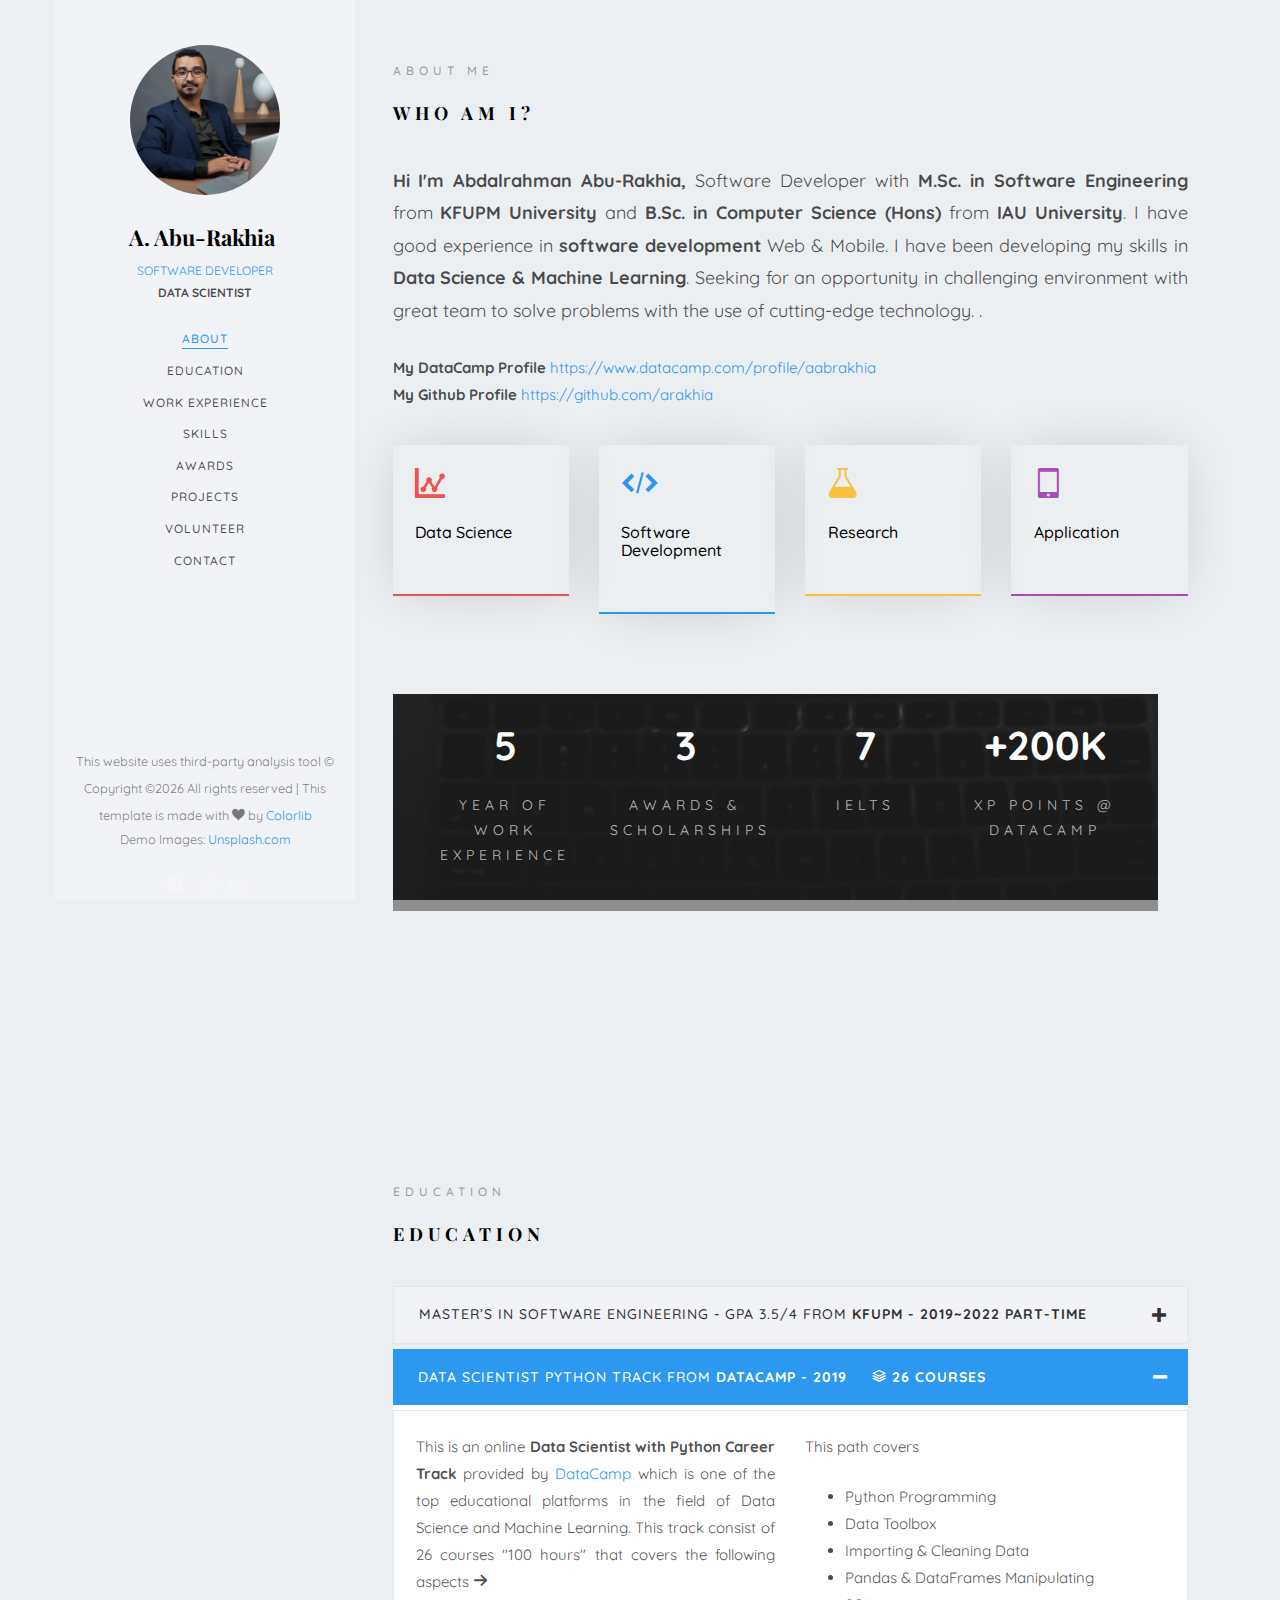
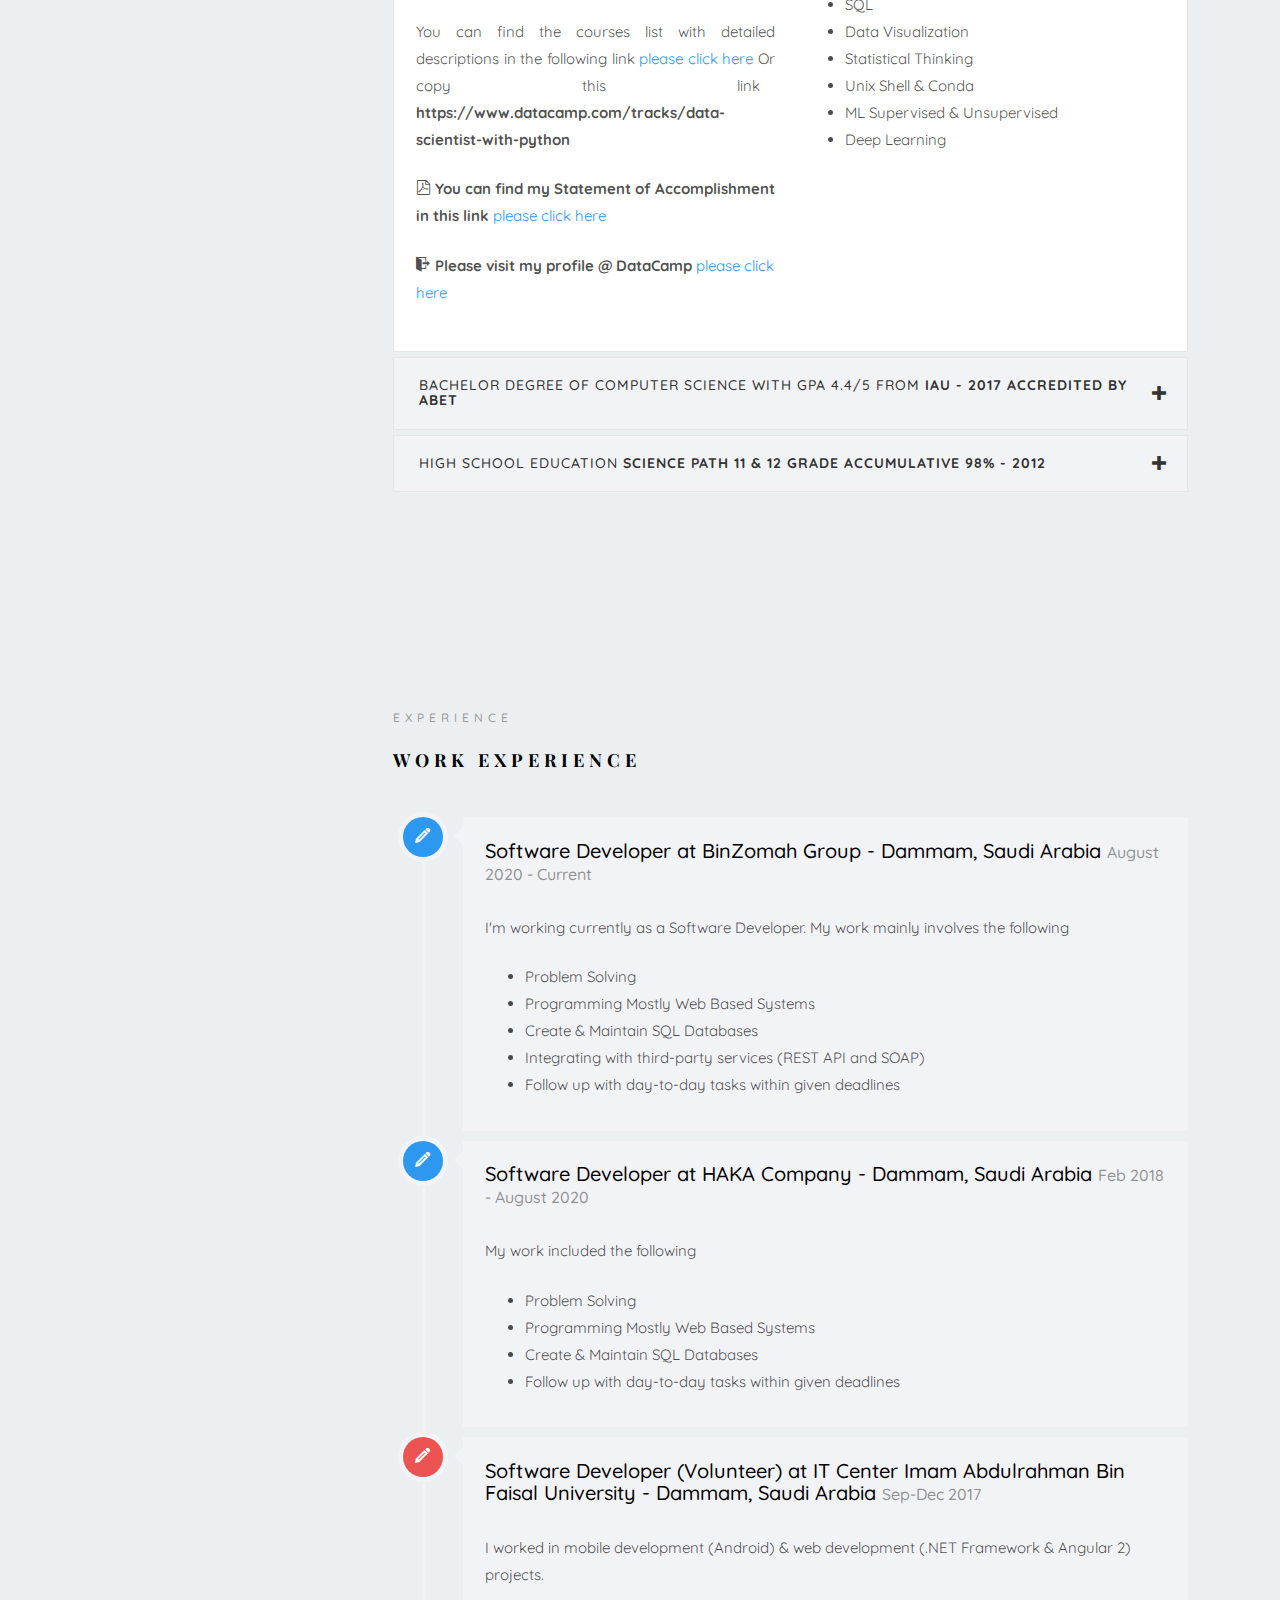
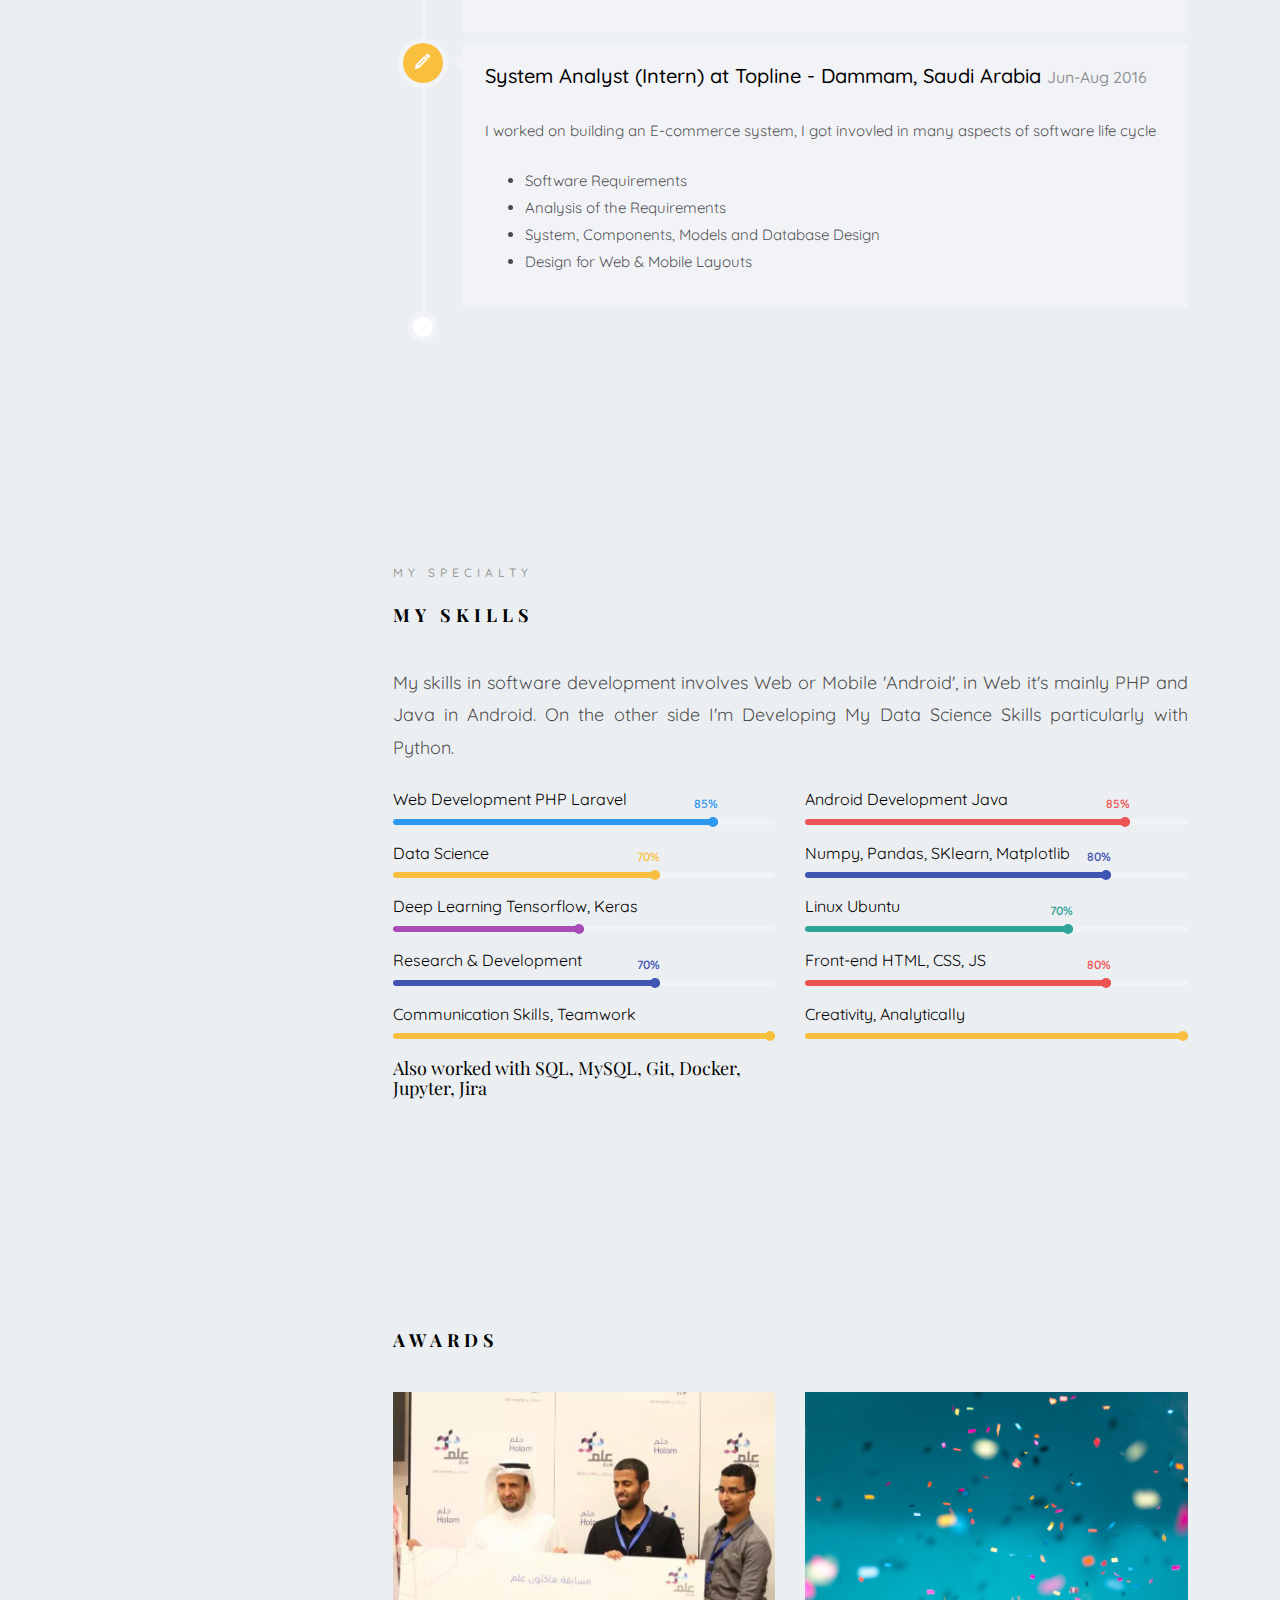
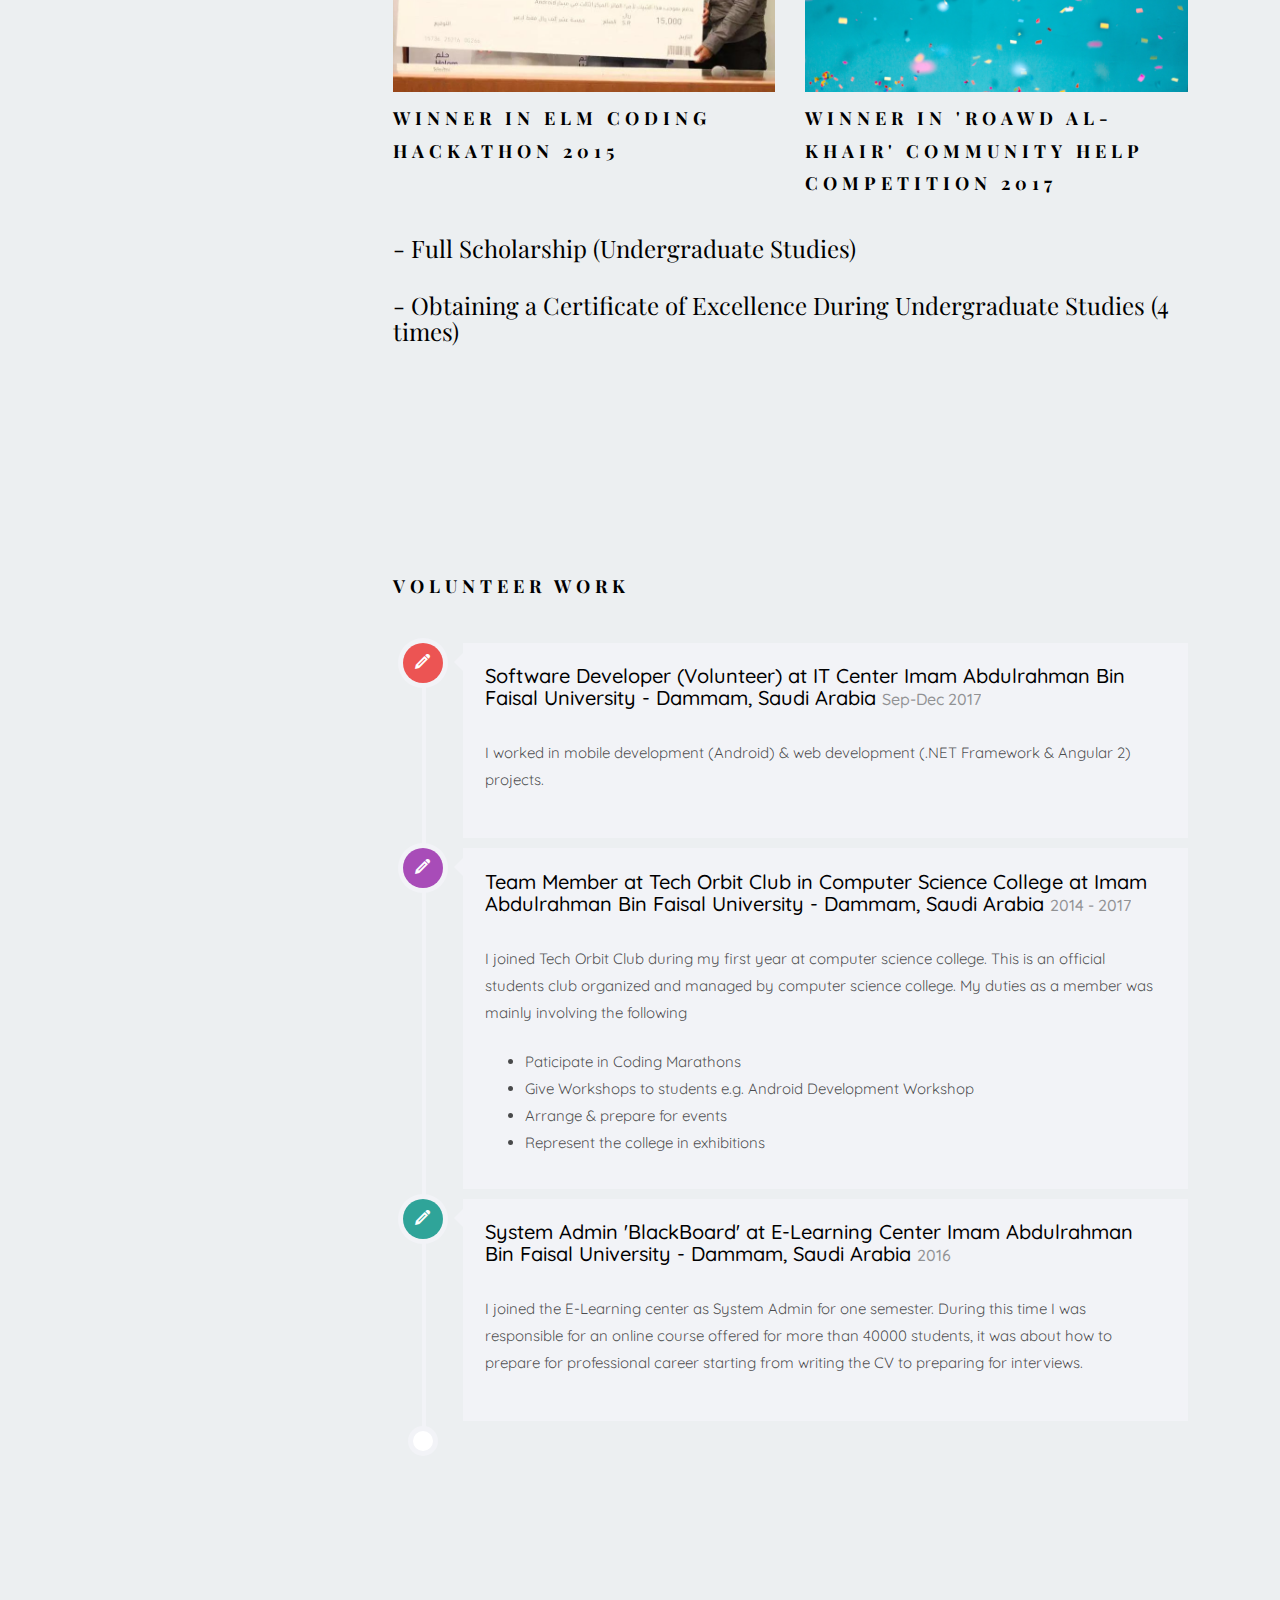
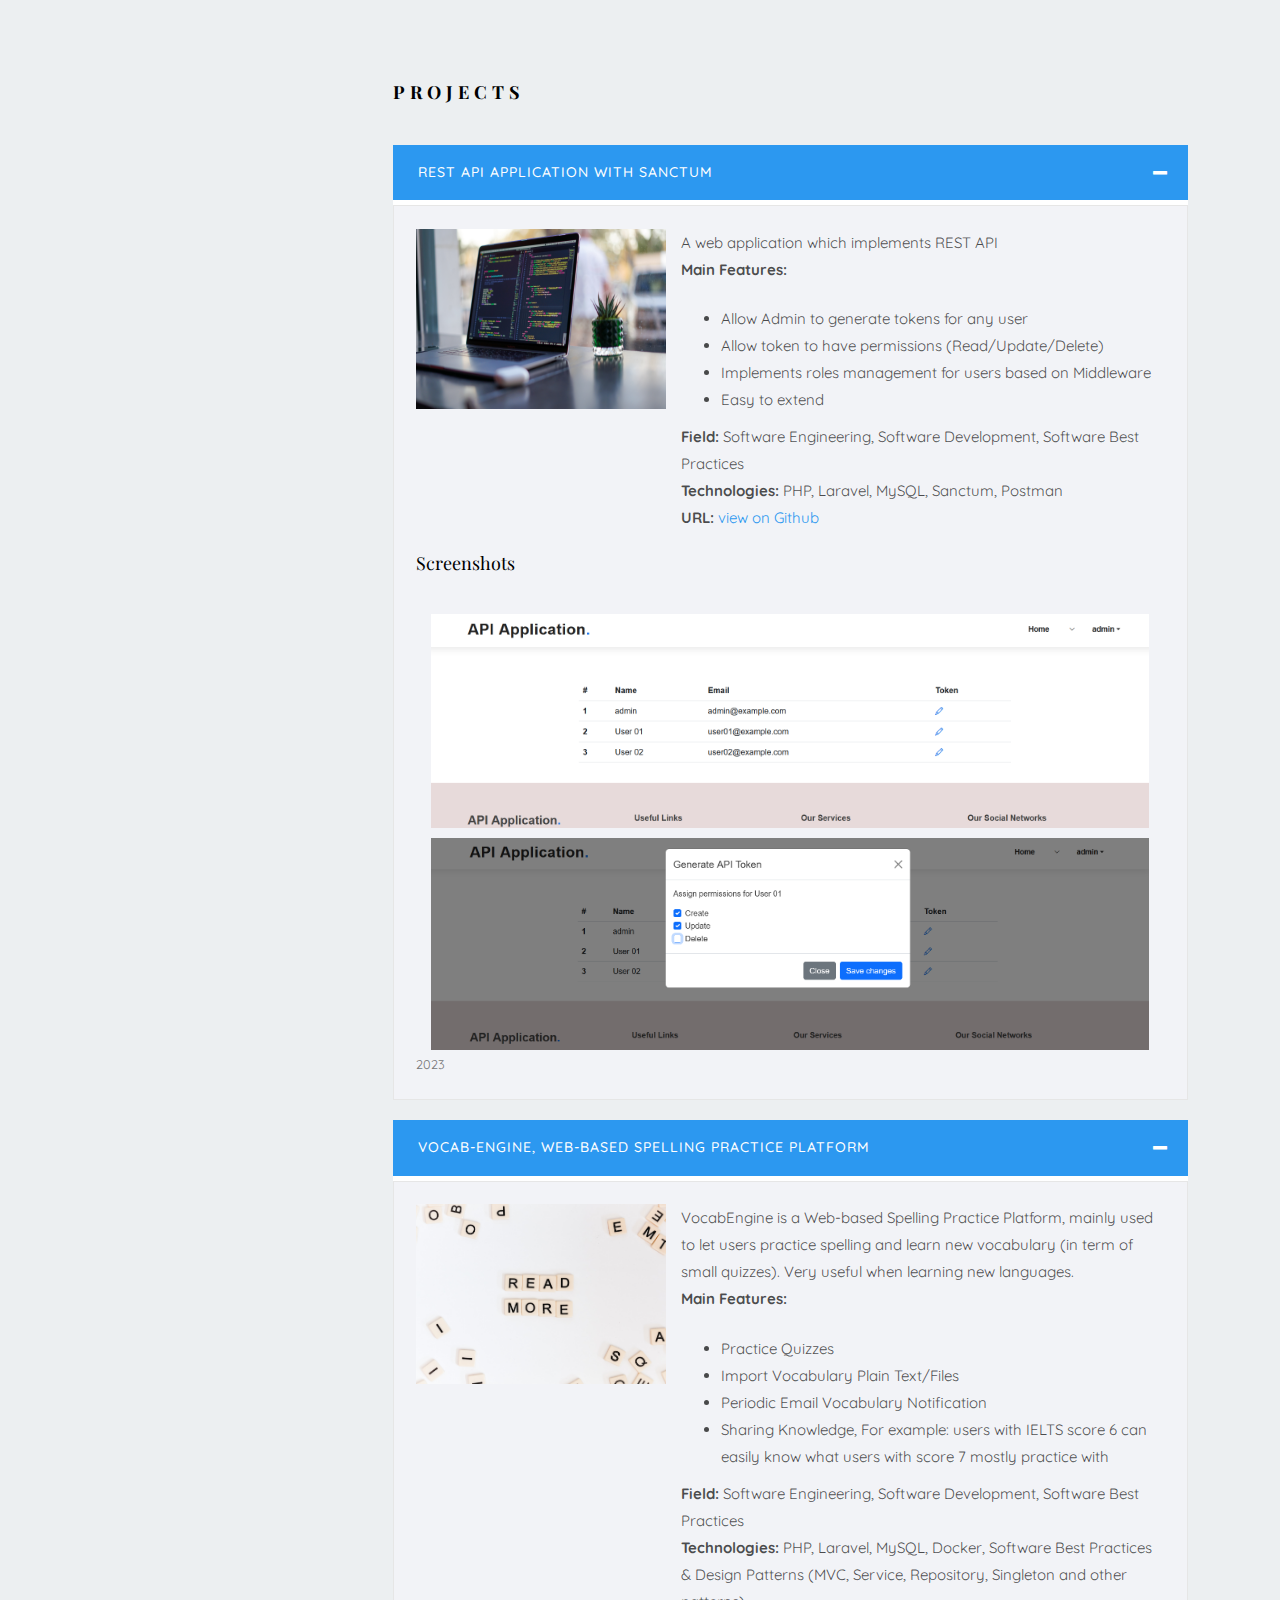
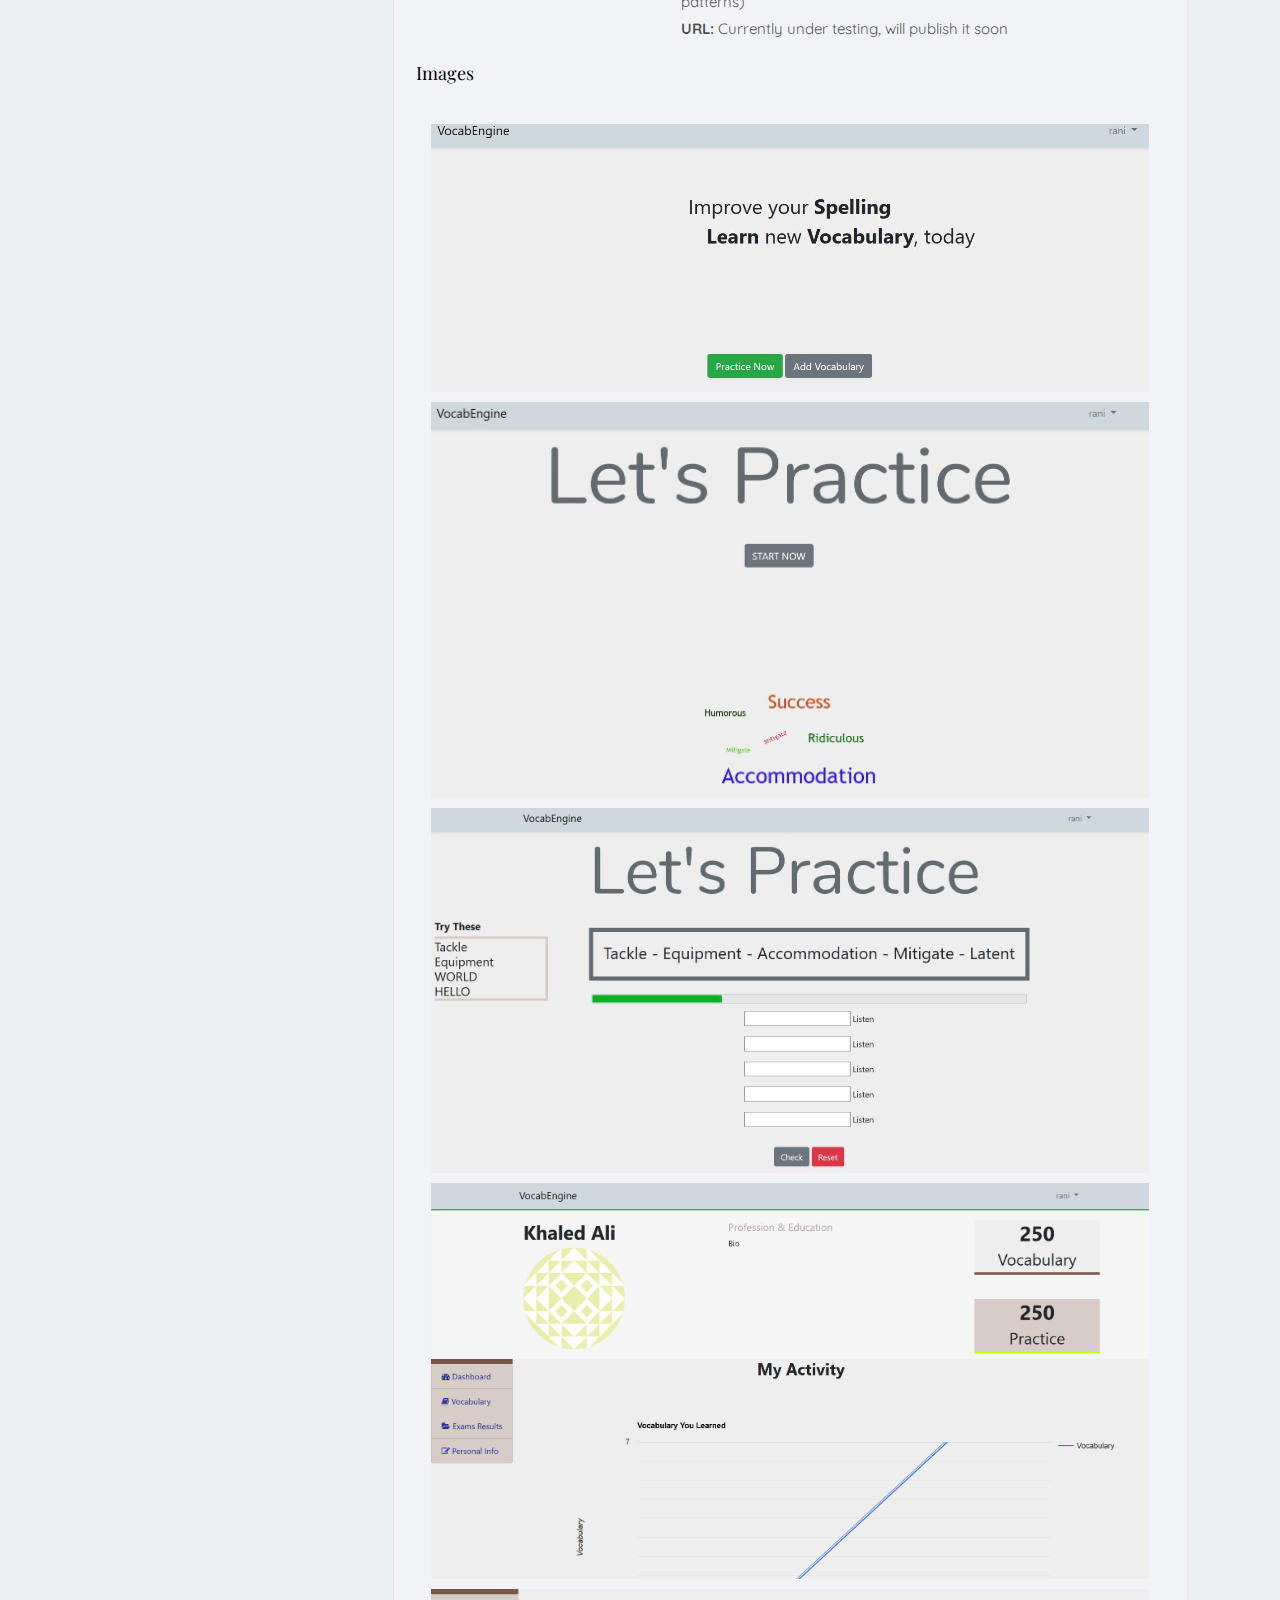
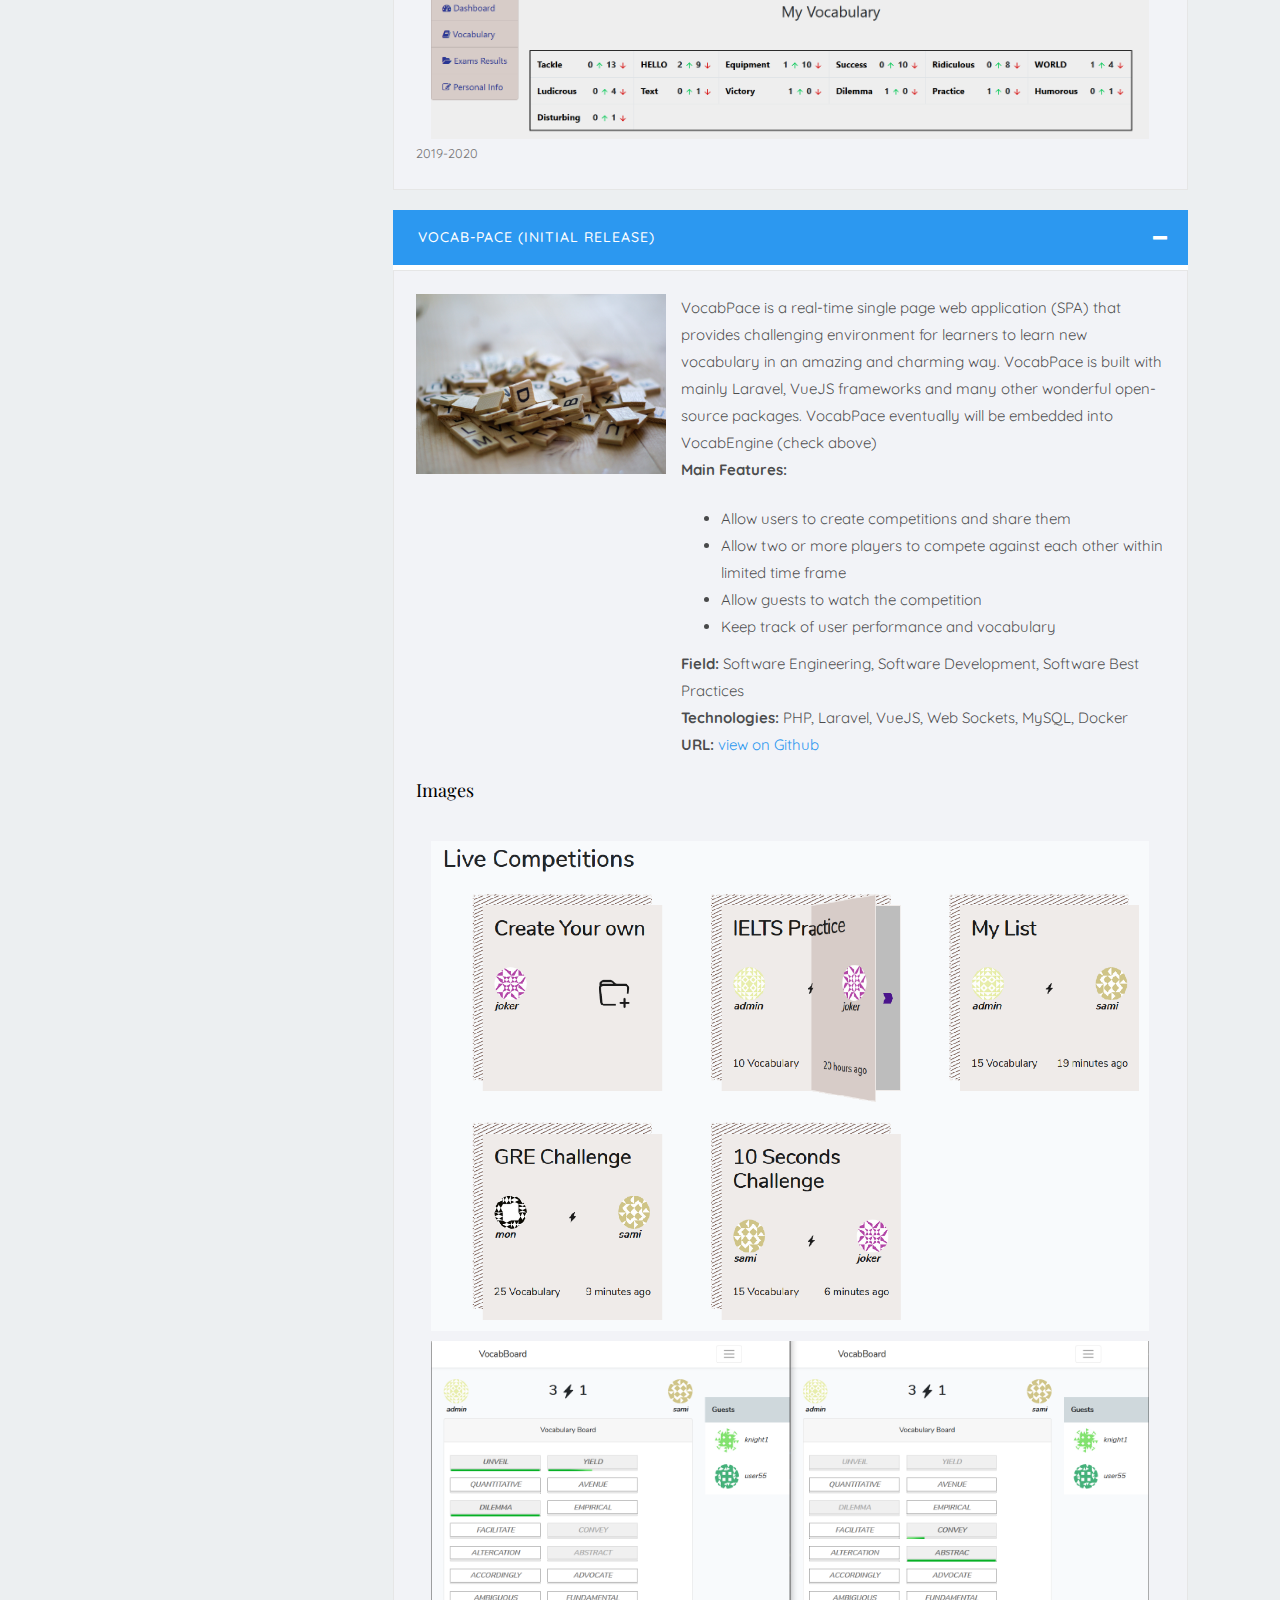
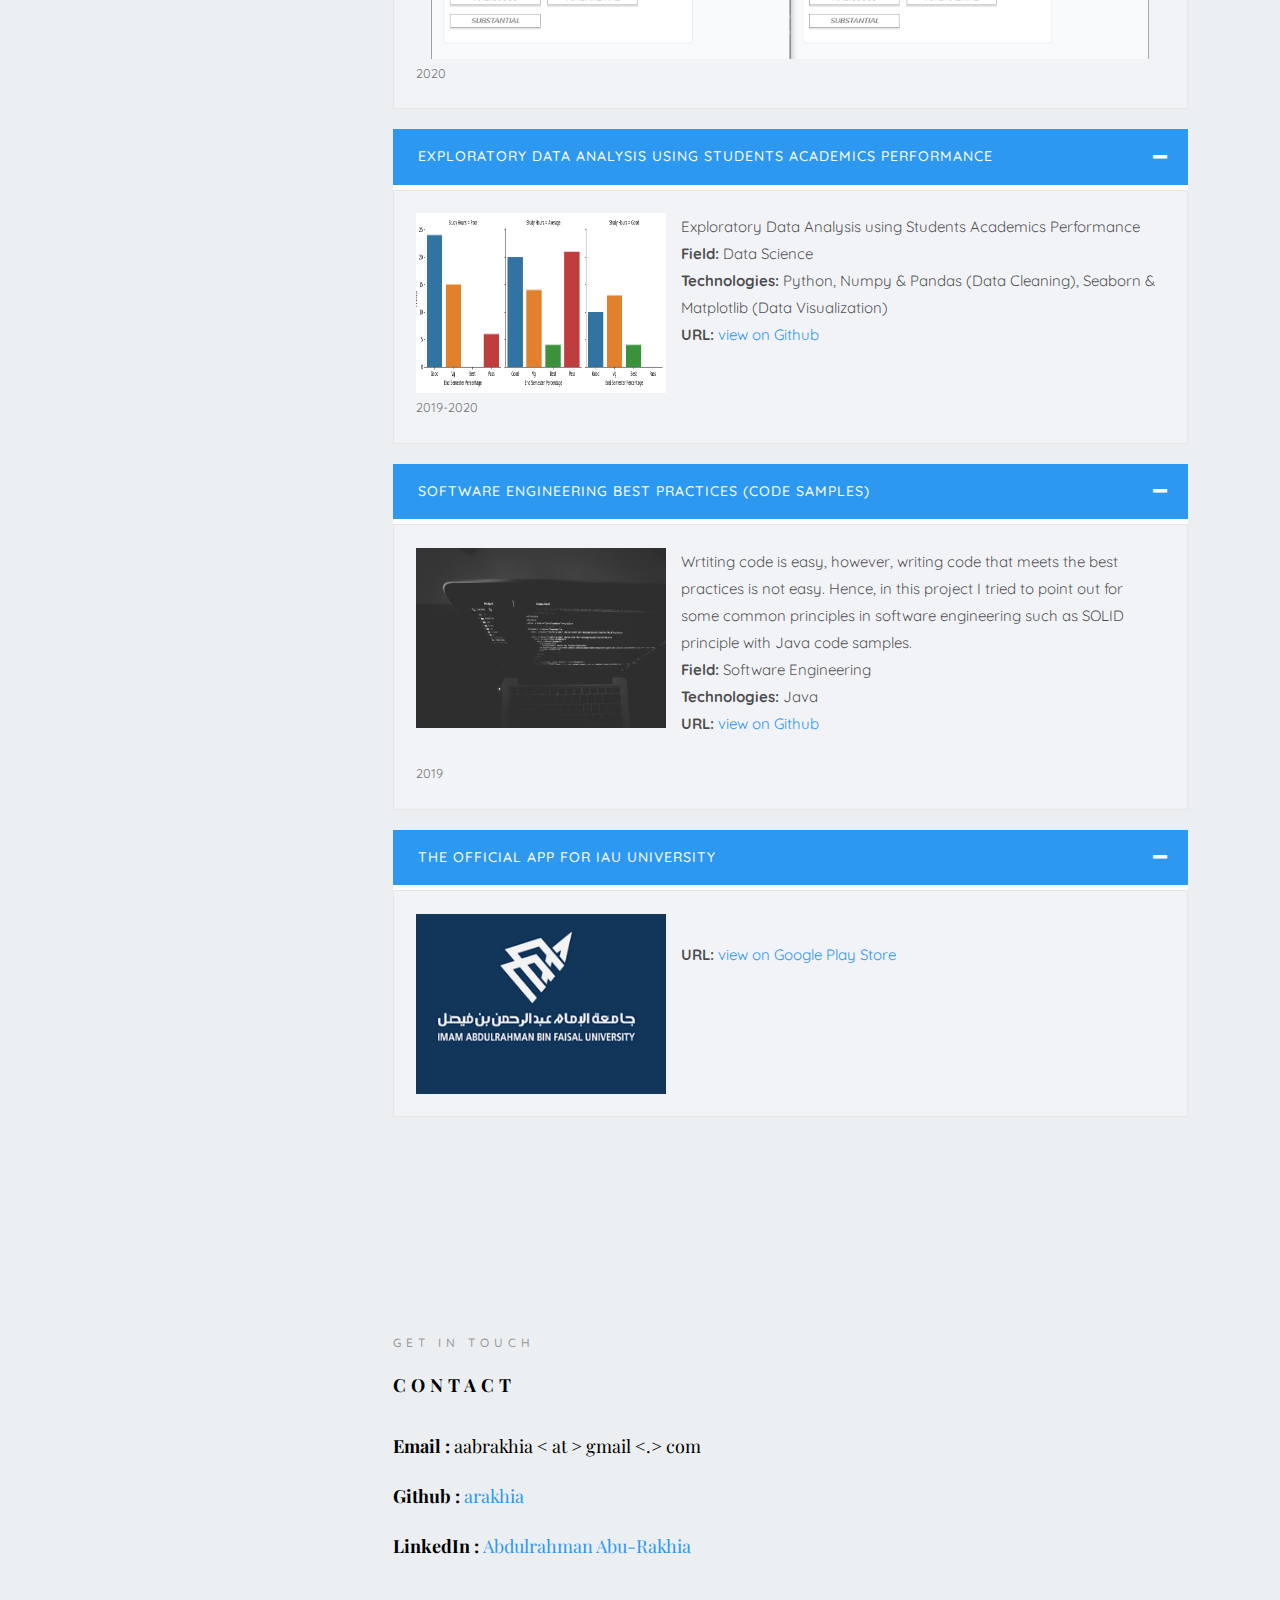
==== index.html @ 05a8d9b4 "Update Profile" ====
<!DOCTYPE HTML>
<html>
	<head>
	<meta charset="utf-8">
	<meta http-equiv="X-UA-Compatible" content="IE=edge">
	<title>Home</title>
	<meta name="viewport" content="width=device-width, initial-scale=1">
	<meta name="description" content="" />
	<meta name="keywords" content="" />
	<meta name="author" content="" />

	<!-- Place favicon.ico and apple-touch-icon.png in the root directory -->
	<link rel="shortcut icon" href="favicon.ico">

	<link href="https://fonts.googleapis.com/css?family=Quicksand:300,400,500,700" rel="stylesheet">
	<link href="https://fonts.googleapis.com/css?family=Playfair+Display:400,400i,700" rel="stylesheet">
	
	<!-- Animate.css -->
	<link rel="stylesheet" href="css/animate.css">
	<!-- Icomoon Icon Fonts-->
	<link rel="stylesheet" href="css/icomoon.css">
	<!-- Bootstrap  -->
	<link rel="stylesheet" href="css/bootstrap.css">
	<!-- Flexslider  -->
	<link rel="stylesheet" href="css/flexslider.css">
	<!-- Flaticons  -->
	<link rel="stylesheet" href="fonts/flaticon/font/flaticon.css">
	<!-- Owl Carousel -->
	<link rel="stylesheet" href="css/owl.carousel.min.css">
	<link rel="stylesheet" href="css/owl.theme.default.min.css">
	<!-- Theme style  -->
	<link rel="stylesheet" href="css/style.css">

	<!-- Modernizr JS -->
	<script src="js/modernizr-2.6.2.min.js"></script>
	<!-- FOR IE9 below -->
	<!--[if lt IE 9]>
	<script src="js/respond.min.js"></script>
	<![endif]-->
	
	<script async src="https://www.googletagmanager.com/gtag/js?id=UA-145111942-1"></script>
	<script>
	window.dataLayer = window.dataLayer || [];
	function gtag(){dataLayer.push(arguments);}
	gtag('js', new Date());

	gtag('config', 'UA-145111942-1');
	</script>


	</head>

	<body>
	<div id="colorlib-page">
		<div class="container-wrap">
		<a href="#" class="js-colorlib-nav-toggle colorlib-nav-toggle" data-toggle="collapse" data-target="#navbar" aria-expanded="false" aria-controls="navbar"><i></i></a>
		<aside id="colorlib-aside" role="complementary" class="border js-fullheight">
			<div class="text-center">
				<div class="author-img" style="background-image: url(images/about.jpg);"></div>
				<h1 id="colorlib-logo"><a href="#">A. Abu-Rakhia</a></h1>
				<span class="position"><a href="#"> Software Developer </a> <br> <b>Data Scientist</b></span>
			</div>
			<nav id="colorlib-main-menu" role="navigation" class="navbar">
				<div id="navbar" class="collapse">
					<ul>
						<li class="active"><a href="#" data-nav-section="about">About</a></li>
						<li><a href="#" data-nav-section="education">Education</a></li>
						<li><a href="#" data-nav-section="experience">Work Experience</a></li>
						<li><a href="#" data-nav-section="skills">Skills</a></li>
						<li><a href="#" data-nav-section="awards">Awards</a></li>
						<li><a href="#" data-nav-section="projects">Projects</a></li>
						<li><a href="#" data-nav-section="volunteer">Volunteer</a></li>
						<li><a href="#" data-nav-section="contact">Contact</a></li>
					</ul>
				</div>
			</nav>
			<br>
			<div class="colorlib-footer" style="position: absolute; bottom: 0;">
				
				<p><small>This website uses third-party analysis tool &copy; <!-- Link back to Colorlib can't be removed. Template is licensed under CC BY 3.0. -->
Copyright &copy;<script>document.write(new Date().getFullYear());</script> All rights reserved | This template is made with <i class="icon-heart" aria-hidden="true"></i> by <a href="https://colorlib.com" target="_blank">Colorlib</a>
<!-- Link back to Colorlib can't be removed. Template is licensed under CC BY 3.0. --> </span> <span>Demo Images: <a href="https://unsplash.com/" target="_blank">Unsplash.com</a></span></small></p>
				<ul>
					<li><a href="#"><i class="icon-facebook2"></i></a></li>
					<li><a href="#"><i class="icon-twitter2"></i></a></li>
					<li><a href="#"><i class="icon-instagram"></i></a></li>
					<li><a href="#"><i class="icon-linkedin2"></i></a></li>
				</ul>
			</div>

		</aside>

		<div id="colorlib-main">

			<section class="colorlib-about" class="js-fullheight" data-section="about">
				<div class="colorlib-narrow-content">
					<div class="row">
						<div class="col-md-12">
							<div class="row row-bottom-padded-sm " >
								<div class="col-md-12">
									<div class="about-desc">
										<span class="heading-meta">About Me</span>
										<h2 class="colorlib-heading">Who Am I?</h2>
										<p class="m-bio" ><strong>Hi I'm Abdalrahman Abu-Rakhia,</strong>
											Software Developer with <strong> M.Sc. in Software Engineering </strong> from <strong> KFUPM University</strong> and <strong>B.Sc. in Computer Science (Hons)</strong> from <strong>IAU University</strong>. 
											I have good experience in <strong>software development</strong> Web & Mobile. I have been developing my skills in <strong>Data Science & Machine Learning</strong>. 
											Seeking for an opportunity in challenging environment with great team to solve problems with the use of cutting-edge technology.

											.</p>
										<p> <strong> My DataCamp Profile </strong> <a target="_blank" rel="noopener noreferrer" href="https://www.datacamp.com/profile/aabrakhia"> https://www.datacamp.com/profile/aabrakhia </a>
										<br> <strong> My Github Profile   </strong> <a target="_blank" rel="noopener noreferrer" href="https://github.com/arakhia"> https://github.com/arakhia </a> </p>
									</div>
								</div>
							</div>
							<div class="row">
								
								<div class="col-md-3 " >
									<div class="services color-2">
										<span class="icon2"><i class="icon-stats-dots"></i></span>
										<h3>Data Science</h3>
									</div>
								</div>
								<div class="col-md-3 " >
									<div class="services color-1">
										<span class="icon2"><i class="icon-embed2"></i></span>
										<h3>Software Development</h3>
									</div>
								</div>
								<div class="col-md-3 ">
									<div class="services color-3">
										<span class="icon2"><i class="icon-lab"></i></span>
										<h3>Research</h3>
									</div>
								</div>
								<div class="col-md-3 " >
									<div class="services color-4">
										<span class="icon2"><i class="icon-mobile2"></i></span>
										<h3>Application</h3>
									</div>
								</div>
							</div>
							<div class="row col-md-12">
								<div id="colorlib-counter" class="colorlib-counters" style="background-image: url(images/cover_bg_1.jpg);" data-stellar-background-ratio="0.5">
									<div class="overlay"></div>
									<div class="colorlib-narrow-content">
										<div class="row">
										</div>
										<div class="row">
											<div class="col-md-3 text-center ">
												<span class="colorlib-counter">5</span>
												<span class="colorlib-counter-label">Year of Work Experience</span>
											</div>
											<div class="col-md-3 text-center ">
												<span class="colorlib-counter">3</span>
												<span class="colorlib-counter-label">Awards & Scholarships</span>
											</div>
											<div class="col-md-3 text-center ">
												<span class="colorlib-counter" >7</span>
												<span class="colorlib-counter-label">IELTS</span>
											</div>
											<div class="col-md-3 text-center ">
												<span class="colorlib-counter" >+200K</span>
												<span class="colorlib-counter-label">XP Points @ DataCamp</span>
											</div>
										</div>
									</div>
								</div>
							</div>
						</div>
					</div>
				</div>
			</section>
			
			<section class="colorlib-education" data-section="education">
				<div class="colorlib-narrow-content">
					<div class="row">
						<div class="col-md-6 col-md-offset-3 col-md-pull-3 " >
							<span class="heading-meta">Education</span>
							<h2 class="colorlib-heading ">Education</h2>
						</div>
					</div>
					<div class="row">
						<div class="col-md-12 " >
							<div class="fancy-collapse-panel">
								<div class="panel-group" id="accordion" role="tablist" aria-multiselectable="true">
									<div class="panel panel-default">
									    <div class="panel-heading" role="tab" id="headingTwo">
									        <h4 class="panel-title">
									            <a class="collapsed" href="#collapseTwo" aria-expanded="false" aria-controls="collapseTwo">Master’s in Software Engineering - GPA 3.5/4 from <strong> KFUPM - 2019~2022 Part-Time</strong>
									            </a>
									        </h4>
									    </div>
									</div>
									<div class="panel panel-default">
									    <div class="panel-heading" role="tab" id="headingOne">
									        <h4 class="panel-title">
									            <a data-toggle="collapse" data-parent="#accordion" href="#collapseOne" aria-expanded="true" aria-controls="collapseOne"> Data Scientist Python Track from <strong> DataCamp - 2019 &emsp; <i class="icon-stack"></i> 26 Courses </strong> 
									            </a>
									        </h4>
									    </div>
									    <div id="collapseOne" class="panel-collapse collapse in" role="tabpanel" aria-labelledby="headingOne">
									         <div class="panel-body">
									            <div class="row">
										      		<div class="col-md-6">
														  <p style="text-justify: inter-word; text-align: justify;"> This is an online <strong>Data Scientist with Python Career Track</strong> provided by  <a target="_blank" rel="noopener noreferrer" href="https://www.datacamp.com"> DataCamp </a> which is one of the top educational platforms in the field of Data Science and Machine Learning. This track consist of 26 courses "100 hours" that covers the following aspects <i class="icon-arrow-right2"></i> </p>
														  <p style="text-justify: inter-word; text-align: justify;"> You can find the courses list with detailed descriptions in the following link <a target="_blank" rel="noopener noreferrer" href="https://www.datacamp.com/tracks/data-scientist-with-python"> please click here </a>
														   Or copy this link&emsp;<strong>https://www.datacamp.com/tracks/data-scientist-with-python</strong> </p>
														  <p> <i class="icon-file-pdf"></i> <strong> You can find my Statement of Accomplishment in this link </strong> <a target="_blank" rel="noopener noreferrer" href="images/Data_Science.pdf"> please click here </a></p>
														  <p> <i class="icon-exit"></i> <strong> Please visit my profile @ DataCamp </strong> <a target="_blank" rel="noopener noreferrer" href="https://www.datacamp.com/profile/aabrakhia"> please click here </a></p>
										      		</div>
										      		<div class="col-md-6">
														  <p>This path covers</p>
														  <ul>
															  <li>Python Programming</li>
															  <li>Data Toolbox</li>
															  <li>Importing & Cleaning Data</li>
															  <li>Pandas & DataFrames Manipulating</li>
															  <li>SQL </li>
															  <li>Data Visualization</li>
															  <li>Statistical Thinking</li>
															  <li>Unix Shell & Conda</li>
															  <li>ML Supervised & Unsupervised</li>
															  <li>Deep Learning</li>
														  </ul>
										      		</div>
										      	</div>
									         </div>
									    </div>
									</div>
									<div class="panel panel-default">
									    <div class="panel-heading" role="tab" id="headingTwo">
									        <h4 class="panel-title">
									            <a class="collapsed" data-toggle="collapse" data-parent="#accordion" href="#collapseTwo" aria-expanded="false" aria-controls="collapseTwo">Bachelor Degree of Computer Science with GPA 4.4/5 from <strong> IAU - 2017 Accredited By ABET</strong>
									            </a>
									        </h4>
									    </div>
									    <div id="collapseTwo" class="panel-collapse collapse" role="tabpanel" aria-labelledby="headingTwo">
									        <div class="panel-body">
												<p style="text-justify: inter-word; text-align: justify;">I graduated from Imam Abdulrahman Bin Faisal University <strong>previously known as Dammam University</strong>, with second honorary degree and GPA 4.4 out of 5. During my undergrade studies I were curious about learning & involving in research environment. Hence, during my last semester I took a course <strong>Selected Topics in CS</strong>, it was a research based course specially with the use of ML. During this course I learned a lot about research and Machine Learning, here some of the gained skills</p>
													<ul>
														<li>Literature Review</li>
														<li>Conducting ML Experiments</li>
														<li>Optimization</li>
														<li>Record Results</li>
													</ul>
												<p>You can find the CS degree plan and description for each course objective in this link <a target="_blank" rel="noopener noreferrer" href="https://www.iau.edu.sa/en/colleges/college-of-computer-science-and-information-technology/programs/bachelor-of-science-in-computer-science-cs"> please click here </a></p></p>
									        </div>
									    </div>
									</div>

									<div class="panel panel-default">
									    <div class="panel-heading" role="tab" id="headingThree">
									        <h4 class="panel-title">
									            <a class="collapsed" data-toggle="collapse" data-parent="#accordion" href="#" aria-expanded="false" aria-controls="">High School Education <strong>Science Path 11 & 12 Grade Accumulative 98% - 2012 </strong>
									            </a>
									        </h4>
									    </div>
									</div>
								</div>
							</div>
						</div>
					</div>
				</div>
			</section>

			<section class="colorlib-experience" data-section="experience">
				<div class="colorlib-narrow-content">
					<div class="row">
						<div class="col-md-6 col-md-offset-3 col-md-pull-3 " >
							<span class="heading-meta">Experience</span>
							<h2 class="colorlib-heading ">Work Experience</h2>
						</div>
					</div>
					<div class="row">
						<div class="col-md-12">
				         <div class="timeline-centered">
							<article class="timeline-entry " >
					            <div class="timeline-entry-inner">

					               <div class="timeline-icon color-1">
					                  <i class="icon-pencil"></i>
					               </div>
					               <div class="timeline-label">
					                  <h2><a >Software Developer at BinZomah Group - Dammam, Saudi Arabia </a> <span>August 2020 - Current</span></h2>
									  <p> I'm working currently as a Software Developer. My work mainly involves the following </p>
									  <ul>
										  <li>Problem Solving</li>
										  <li>Programming Mostly Web Based Systems</li>
										  <li>Create & Maintain SQL Databases</li>
										  <li>Integrating with third-party services (REST API and SOAP)</li>
										  <li>Follow up with day-to-day tasks within given deadlines</li>
									  </ul>
					               </div>
					            </div>
					         </article>

					         <article class="timeline-entry " >
					            <div class="timeline-entry-inner">

					               <div class="timeline-icon color-1">
					                  <i class="icon-pencil"></i>
					               </div>
					               <div class="timeline-label">
					                  <h2><a >Software Developer at HAKA Company - Dammam, Saudi Arabia </a> <span>Feb 2018 - August 2020</span></h2>
									  <p> My work included the following </p>
									  <ul>
										  <li>Problem Solving</li>
										  <li>Programming Mostly Web Based Systems</li>
										  <li>Create & Maintain SQL Databases</li>
										  <li>Follow up with day-to-day tasks within given deadlines</li>
									  </ul>
					               </div>
					            </div>
					         </article>


					         <article class="timeline-entry " >
					            <div class="timeline-entry-inner">
					               <div class="timeline-icon color-2">
					                  <i class="icon-pencil"></i>
					               </div>
					               <div class="timeline-label">
					               	<h2><a >Software Developer (Volunteer) at IT Center Imam Abdulrahman Bin Faisal University - Dammam, Saudi Arabia</a> <span>Sep-Dec 2017</span></h2>
					                  <p>I worked in mobile development (Android) & web development (.NET Framework & Angular 2)
										projects.</p>
					               </div>
					            </div>
					         </article>

					         <article class="timeline-entry " >
					            <div class="timeline-entry-inner">
					               <div class="timeline-icon color-3">
					                  <i class="icon-pencil"></i>
					               </div>
					               <div class="timeline-label">
									   <h2><a >System Analyst (Intern) at Topline - Dammam, Saudi Arabia</a> <span>Jun-Aug 2016 </span></h2>
									   <p>
											I worked on building an E-commerce system, I got invovled in many aspects of software life cycle
									   </p>
									   <ul>
										   <li>Software Requirements</li>
										   <li>Analysis of the Requirements</li>
										   <li>System, Components, Models and Database Design</li>
										   <li>Design for Web & Mobile Layouts</li>
									   </ul>
					               </div>
					            </div>
					         </article>

					         <article class="timeline-entry begin " >
					            <div class="timeline-entry-inner">
					               <div class="timeline-icon color-none">
					               </div>
					            </div>
					         </article>
					      </div>
					   </div>
				   </div>
				</div>
			</section>

			<section class="colorlib-skills" data-section="skills">
				<div class="colorlib-narrow-content">
					<div class="row">
						<div class="col-md-6 col-md-offset-3 col-md-pull-3 " >
							<span class="heading-meta">My Specialty</span>
							<h2 class="colorlib-heading ">My Skills</h2>
						</div>
					</div>
					<div class="row">
						<div class="col-md-12  m-bio" >
							<p> My skills in software development involves Web or Mobile 'Android', in Web it's mainly PHP and Java in Android. On the other side I'm Developing My Data Science Skills particularly with Python. </p>
						</div>
						<div class="col-md-6 " >
							<div class="progress-wrap">
								<h3>Web Development PHP Laravel</h3>
								<div class="progress">
								 	<div class="progress-bar color-1" role="progressbar" aria-valuenow="85"
								  	aria-valuemin="0" aria-valuemax="100" style="width:85%">
								    <span>85%</span>
								  	</div>
								</div>
							</div>
						</div>
						<div class="col-md-6 " >
							<div class="progress-wrap">
								<h3>Android Development Java</h3>
								<div class="progress">
								 	<div class="progress-bar color-2" role="progressbar" aria-valuenow="85"
								  	aria-valuemin="0" aria-valuemax="100" style="width:85%">
								    <span>85%</span>
								  	</div>
								</div>
							</div>
						</div>
						<div class="col-md-6 " >
							<div class="progress-wrap">
								<h3>Data Science</h3>
								<div class="progress">
								 	<div class="progress-bar color-3" role="progressbar" aria-valuenow="70"
								  	aria-valuemin="0" aria-valuemax="100" style="width:70%">
								    <span>70%</span>
								  	</div>
								</div>
							</div>
						</div>
						<div class="col-md-6 " >
							<div class="progress-wrap">
								<h3>Numpy, Pandas, SKlearn, Matplotlib</h3>
								<div class="progress">
								 	<div class="progress-bar color-6" role="progressbar" aria-valuenow="80"
								  	aria-valuemin="0" aria-valuemax="100" style="width:80%">
								    <span>80%</span>
								  	</div>
								</div>
							</div>
						</div>
						<div class="col-md-6 " >
							<div class="progress-wrap">
								<h3>Deep Learning Tensorflow, Keras </h3>
								<div class="progress">
								 	<div class="progress-bar color-4" role="progressbar" aria-valuenow="50"
								  	aria-valuemin="0" aria-valuemax="100" style="width:50%">
								    <span></span>
								  	</div>
								</div>
							</div>
						</div>
						<div class="col-md-6 " >
							<div class="progress-wrap">
								<h3>Linux Ubuntu</h3>
								<div class="progress">
								 	<div class="progress-bar color-5" role="progressbar" aria-valuenow="70"
								  	aria-valuemin="0" aria-valuemax="100" style="width:70%">
								    <span>70%</span>
								  	</div>
								</div>
							</div>
						</div>
						<div class="col-md-6 " >
							<div class="progress-wrap">
								<h3>Research & Development</h3>
								<div class="progress">
								 	<div class="progress-bar color-6" role="progressbar" aria-valuenow="70"
								  	aria-valuemin="0" aria-valuemax="100" style="width:70%">
								    <span>70%</span>
								  	</div>
								</div>
							</div>
						</div>
						<div class="col-md-6 " >
							<div class="progress-wrap">
								<h3>Front-end HTML, CSS, JS</h3>
								<div class="progress">
								 	<div class="progress-bar color-2" role="progressbar" aria-valuenow="80"
								  	aria-valuemin="0" aria-valuemax="100" style="width:80%">
								    <span>80%</span>
								  	</div>
								</div>
							</div>
						</div>
						<div class="col-md-6 " >
							<div class="progress-wrap">
								<h3>Communication Skills, Teamwork</h3>
								<div class="progress">
										<div class="progress-bar color-3" role="progressbar" aria-valuenow="100"
										aria-valuemin="0" aria-valuemax="100" style="width:100%">
										</div>
								</div>
							</div>
						</div>
						<div class="col-md-6 " >
							<div class="progress-wrap">
								<h3>Creativity, Analytically</h3>
								<div class="progress">
										<div class="progress-bar color-3" role="progressbar" aria-valuenow="100"
										aria-valuemin="0" aria-valuemax="100" style="width:100%">
										</div>
								</div>
							</div>
						</div>
					</div>
					<div class="row">
						<div class="col-md-6 col-md-offset-3 col-md-pull-3 " >
							<h4> Also worked with SQL, MySQL, Git, Docker, Jupyter, Jira</h4>
						</div>
					</div>
				</div>
			</section>

			<section class="colorlib-work" data-section="awards">
				<div class="colorlib-narrow-content">
					<div class="row">
						<div class="col-md-6 col-md-offset-3 col-md-pull-3 " >
							<h2 class="colorlib-heading ">Awards</h2>
						</div>
					</div>
					<div class="row">
						<div class="col-md-6">
							<div class="project" style="background-image: url(images/hackathon.jpg); margin-bottom: 10px;">
								<div class="desc">
									<div class="con">
										<p style="color: #ffffff;"> ELM Hackathon is one of top Hackathons in Saudi Arabia, it's a 24 hour coding challenge involves all undergraduate students around the country. The challenge is to build a mobile app within limited time-frame, each team combined of 2 members only and my team won the 3rd position. </p>
										<p class="icon" style="color: #ffffff; font-weight: bold;">
											2015
										</p>
									</div>
								</div>
							</div>
							<h2 class="colorlib-heading ">Winner in ELM Coding Hackathon 2015</h2>
						</div>
						<div class="col-md-6">
							<div class="project" style="background-image: url(images/award2.jpg); margin-bottom: 10px;">
								<div class="desc">
									<div class="con">
										<p style="color: #ffffff;"> 'Roawd Al-Khair' is a competition between all IAU University students to develope an idea that helps the community. We were 3 members and developed an app for Android & iOS that combines more than 20 clubs in different area e.g. sport, reading, tech and others. There was a need for this since it's a big university with 4 campuses. Finally we won the 6th position.   </p>
										<p class="icon" style="color: #ffffff; font-weight: bold;">
											2017
										</p>
									</div>
								</div>
							</div>
							<h2 class="colorlib-heading ">Winner in 'Roawd Al-Khair' Community Help Competition 2017</h2>
						</div>
					</div>
					<div class="row">
						<div class="col-md-12 timeline-label" >
							<h3 >- Full Scholarship (Undergraduate Studies)</h3>
							<h3 >- Obtaining a Certificate of Excellence During Undergraduate Studies (4 times)</h3>
						</div>
					</div>
				</div>
			</section>

			<section class="colorlib-experience" data-section="volunteer">
				<div class="colorlib-narrow-content">
					<div class="row">
						<div class="col-md-6 col-md-offset-3 col-md-pull-3 " >
							<h2 class="colorlib-heading ">Volunteer Work</h2>
						</div>
					</div>
					<div class="row">
						<div class="col-md-12">
				         <div class="timeline-centered">

					         <article class="timeline-entry " >
					            <div class="timeline-entry-inner">
					               <div class="timeline-icon color-2">
					                  <i class="icon-pencil"></i>
					               </div>
					               <div class="timeline-label">
					               	<h2><a >Software Developer (Volunteer) at IT Center Imam Abdulrahman Bin Faisal University - Dammam, Saudi Arabia</a> <span>Sep-Dec 2017</span></h2>
					                  <p class="m2-bio">I worked in mobile development (Android) & web development (.NET Framework & Angular 2)
										projects.</p>
					               </div>
					            </div>
					         </article>

					         <article class="timeline-entry " >
					            <div class="timeline-entry-inner">
					               <div class="timeline-icon color-4">
					                  <i class="icon-pencil"></i>
					               </div>
					               <div class="timeline-label">
					               	<h2><a >Team Member at Tech Orbit Club in Computer Science College at Imam Abdulrahman Bin Faisal University - Dammam, Saudi Arabia</a> <span> 2014 - 2017 </span></h2>
									  <p class="m2-bio">I joined Tech Orbit Club during my first year at computer science college. This is an official students club organized and managed by computer science college. My duties as a member was mainly involving the following </p>
									  <ul class="m2-bio">
										  <li>Paticipate in Coding Marathons</li>
										  <li>Give Workshops to students e.g. Android Development Workshop</li>
										  <li>Arrange & prepare for events</li>
										  <li>Represent the college in exhibitions</li>
									  </ul>
					               </div>
					            </div>
							 </article>
							 
							 <article class="timeline-entry " >
								<div class="timeline-entry-inner">
									<div class="timeline-icon color-5">
										<i class="icon-pencil"></i>
									</div>
									<div class="timeline-label">
										<h2><a >System Admin 'BlackBoard' at E-Learning Center Imam Abdulrahman Bin Faisal University - Dammam, Saudi Arabia</a> <span> 2016 </span></h2>
										<p class="m2-bio">I joined the E-Learning center as System Admin for one semester. During this time I was responsible for an online course offered for more than 40000 students, it was about how to prepare for professional career starting from writing the CV to preparing for interviews.  </p>
									</div>
								</div>
							</article>
					         <article class="timeline-entry begin " >
					            <div class="timeline-entry-inner">
					               <div class="timeline-icon color-none">
					               </div>
					            </div>
					         </article>
					      </div>
					   </div>
				   </div>
				</div>
			</section>

			<section class="colorlib-education" data-section="projects">
				<div class="colorlib-narrow-content">
					<div class="row">
						<div class="col-md-6 col-md-offset-3 col-md-pull-3 " >
							<h2 class="colorlib-heading ">Projects</h2>
						</div>
					</div>
					<div class="row">
						<div class="col-md-12 " >
							<!-- Start Project -->
							<div class="fancy-collapse-panel">
								<div class="panel-group" id="accordion" role="tablist" aria-multiselectable="true">
									<div class="panel panel-default">
										<div class="panel-heading" role="tab" id="headingOne">
											<h4 class="panel-title">
												<a data-toggle="collapse" data-parent="#accordion" href="#rest_api_project" aria-expanded="true" aria-controls="rest_api_project"> 
													REST API Application with Sanctum
												</a>
											</h4>
										</div>
										<div id="rest_api_project" class="panel-collapse collapse in" role="tabpanel" aria-labelledby="headingOne" style="background-color: rgb(242, 243, 247);">
											<div class="panel-body">
											<div class="row">
												<div class="col-md-12" >
													<div class="container-fluid">
														<div class="row">
															<div class="col-12 mt-3" >
																<div class="card" >
																	<div class="horizantal-view">
																		<div>
																			<img src="images/rest_api_project.jpg" width="250" height="180" alt="">
																		</div>
																		<div class="card-body" style="padding-left: 15px;">
																			<p class="card-text"> 
																				A web application which implements REST API  <br>
																				<b>Main Features: </b> 
																				<ul> 
																					<li> Allow Admin to generate tokens for any user </li>
																					<li> Allow token to have permissions (Read/Update/Delete) </li>
																					<li> Implements roles management for users based on Middleware </li>
																					<li> Easy to extend </li>
																				</ul>
																				<b>Field: </b> Software Engineering, Software Development, Software Best Practices <br>
																				<b>Technologies: </b> PHP, Laravel, MySQL, Sanctum, Postman<br>
																				<b>URL: </b> <span> <a target="_blank" rel="noopener noreferrer" href="https://github.com/arakhia/Laravel-API-Sanctum"> view on Github </a>  </span>
																			</p>
																		</div>
																	</div>
																	<div>
																		<h4>Screenshots</h4>
																		<div class="col-md-12" style="margin-top: 10px;" align='center'>
																			<img src="images/api_example_project_users_management.png"  width="100%" height="100%" alt="">
																		</div>
																		<div class="col-md-12" style="margin-top: 10px;" align='center'>
																			<img src="images/api_example_project_users_management_generate_token.png"  width="100%" height="100%" alt="">
																		</div>
																	</div>
																	<br>
																	<div class="card-footer">
																		<small class="text-muted">2023</small>
																	</div>
																</div>
															</div>
														</div>
													</div>
												</div>
												</div>
											</div>
										</div>
									</div>
								</div>
							</div>
							<!-- End Project -->
							<!-- Start Project -->
							<div class="fancy-collapse-panel">
								<div class="panel-group" id="accordion" role="tablist" aria-multiselectable="true">
									<div class="panel panel-default">
										<div class="panel-heading" role="tab" id="headingOne">
											<h4 class="panel-title">
												<a data-toggle="collapse" data-parent="#accordion" href="#project00" aria-expanded="true" aria-controls="project00"> 
													Vocab-Engine, Web-based Spelling Practice Platform
												</a>
											</h4>
										</div>
										<div id="project00" class="panel-collapse collapse in" role="tabpanel" aria-labelledby="headingOne" style="background-color: rgb(242, 243, 247);">
												<div class="panel-body">
												<div class="row">
													<div class="col-md-12" >
														<div class="container-fluid">
															<div class="row">
																<div class="col-12 mt-3" >
																	<div class="card" >
																		<div class="horizantal-view">
																			<div>
																				<img src="images/vocabeng.jpg" width="250" height="180" alt="">
																			</div>
																			<div class="card-body" style="padding-left: 15px;">
																				<p class="card-text"> 
																					VocabEngine is a Web-based Spelling Practice Platform, mainly used to let users practice spelling and learn new vocabulary (in term of small quizzes). Very useful when learning new languages. <br>
																					<b>Main Features: </b> 
																					<ul> 
																						<li> Practice Quizzes </li>
																						<li> Import Vocabulary Plain Text/Files </li>
																						<li> Periodic Email Vocabulary Notification</li>
																						<li> Sharing Knowledge, For example: users with IELTS score 6 can easily know what users with score 7 mostly practice with</li>
																					</ul>
																					<b>Field: </b> Software Engineering, Software Development, Software Best Practices <br>
																					<b>Technologies: </b> PHP, Laravel, MySQL, Docker, Software Best Practices & Design Patterns (MVC, Service, Repository, Singleton and other patterns) <br>
																					<b>URL: </b> <span> Currently under testing, will publish it soon </span>
																				</p>
																			</div>
																		</div>
																		<div>
																			<h4>Images</h4>
																			<div class="col-md-12" style="margin-top: 10px;" align='center'>
																				<img src="images/vocabeng01.JPG"  width="100%" height="100%" alt="">
																			</div>
																			<div class="col-md-12" style="margin-top: 10px;" align='center'>
																				<img src="images/vocabeng02.JPG"  width="100%" height="100%" alt="">
																			</div>
																			<div class="col-md-12" style="margin-top: 10px;" align='center'>
																				<img src="images/vocabeng03.JPG"  width="100%" height="100%" alt="">
																			</div>
																			<div class="col-md-12" style="margin-top: 10px;" align='center'>
																				<img src="images/vocabeng04.PNG"  width="100%" height="100%" alt="">
																			</div>
																			<div class="col-md-12" style="margin-top: 10px;" align='center'>
																				<img src="images/vocabeng05.PNG"  width="100%" height="100%" alt="">
																			</div>
																		</div>
																		<br>
																		<div class="card-footer">
																			<small class="text-muted">2019-2020</small>
																		</div>
																	</div>
																</div>
															</div>
														</div>
													</div>
													</div>
												</div>
										</div>
									</div>
								</div>
							</div>
							<!-- End Project -->
							<!-- Start Project -->
							<div class="fancy-collapse-panel">
								<div class="panel-group" id="accordion" role="tablist" aria-multiselectable="true">
									<div class="panel panel-default">
										<div class="panel-heading" role="tab" id="headingOne">
											<h4 class="panel-title">
												<a data-toggle="collapse" data-parent="#accordion" href="#project00" aria-expanded="true" aria-controls="project00"> 
													Vocab-Pace (Initial Release)
												</a>
											</h4>
										</div>
										<div id="project00" class="panel-collapse collapse in" role="tabpanel" aria-labelledby="headingOne" style="background-color: rgb(242, 243, 247);">
												<div class="panel-body">
												<div class="row">
													<div class="col-md-12" >
														<div class="container-fluid">
															<div class="row">
																<div class="col-12 mt-3" >
																	<div class="card" >
																		<div class="horizantal-view">
																			<div>
																				<img src="images/vocabboard.jpg" width="250" height="180" alt="">
																			</div>
																			<div class="card-body" style="padding-left: 15px;">
																				<p class="card-text"> 
																					VocabPace is a real-time single page web application (SPA) that provides challenging environment for learners to learn new vocabulary in an amazing and charming way. VocabPace is built with mainly Laravel, VueJS frameworks and many other wonderful open-source packages. VocabPace eventually will be embedded into VocabEngine (check above) <br>
																					<b>Main Features: </b> 
																					<ul> 
																						<li> Allow users to create competitions and share them </li>
																						<li> Allow two or more players to compete against each other within limited time frame </li>
																						<li> Allow guests to watch the competition</li>
																						<li> Keep track of user performance and vocabulary</li>
																					</ul>
																					<b>Field: </b> Software Engineering, Software Development, Software Best Practices <br>
																					<b>Technologies: </b> PHP, Laravel, VueJS, Web Sockets, MySQL, Docker<br>
																					<b>URL: </b> <span> <a target="_blank" rel="noopener noreferrer" href="https://github.com/arakhia/VocabPace"> view on Github </a>  </span>
																				</p>
																			</div>
																		</div>
																		<div>
																			<h4>Images</h4>
																			<div class="col-md-12" style="margin-top: 10px;" align='center'>
																				<img src="images/vocabboard01.PNG"  width="100%" height="100%" alt="">
																			</div>
																			<div class="col-md-12" style="margin-top: 10px;" align='center'>
																				<img src="images/vocabboard02.PNG"  width="100%" height="100%" alt="">
																			</div>
																		</div>
																		<br>
																		<div class="card-footer">
																			<small class="text-muted">2020</small>
																		</div>
																	</div>
																</div>
															</div>
														</div>
													</div>
													</div>
												</div>
										</div>
									</div>
								</div>
							</div>
							<!-- End Project -->
							<!-- Start Project -->
							<div class="fancy-collapse-panel">
								<div class="panel-group" id="accordion" role="tablist" aria-multiselectable="true">
									<div class="panel panel-default">
									    <div class="panel-heading" role="tab" id="headingOne">
									        <h4 class="panel-title">
									            <a data-toggle="collapse" data-parent="#accordion" href="#project01" aria-expanded="true" aria-controls="project01"> 
													Exploratory Data Analysis using Students Academics Performance
									            </a>
									        </h4>
									    </div>
									    <div id="project01" class="panel-collapse collapse in" role="tabpanel" aria-labelledby="headingOne" style="background-color: rgb(242, 243, 247);">
									         <div class="panel-body">
									            <div class="row">
													<div class="col-md-12" >
														<div class="container-fluid">
															<div class="row">
																<div class="col-12 mt-3" >
																	<div class="card" >
																		<div class="horizantal-view">
																			<div>
																				<img src="images/factor_plot_esp.png" width="250" height="180" alt="">
																			</div>
																			<div class="card-body" style="padding-left: 15px;">
																				<p class="card-text"> 
																					Exploratory Data Analysis using Students Academics Performance <br>
																					<b>Field: </b> Data Science <br>
																					<b>Technologies: </b> Python, Numpy & Pandas (Data Cleaning), Seaborn & Matplotlib (Data Visualization)  <br>
																					<b>URL: </b> <span><a target="_blank" rel="noopener noreferrer" href="https://github.com/arakhia/EDA-Data-Tutorial"> view on Github </a></span>
																				</p>
																			</div>
																		</div>
																		<div class="card-footer">
																			<small class="text-muted">2019-2020</small>
																		</div>
																	</div>
																</div>
															</div>
														</div>
													</div>
										      	</div>
									         </div>
									    </div>
									</div>
								</div>
							</div>
							<!-- End Project -->
							<!-- Start Project -->
							<div class="fancy-collapse-panel">
								<div class="panel-group" id="accordion" role="tablist" aria-multiselectable="true">
									<div class="panel panel-default">
									    <div class="panel-heading" role="tab" id="headingOne">
									        <h4 class="panel-title">
									            <a data-toggle="collapse" data-parent="#accordion" href="#project02" aria-expanded="true" aria-controls="project02"> 
													Software Engineering Best Practices (Code Samples)
									            </a>
									        </h4>
									    </div>
									    <div id="project02" class="panel-collapse collapse in" role="tabpanel" aria-labelledby="headingOne" style="background-color: rgb(242, 243, 247);">
									         <div class="panel-body">
									            <div class="row">
													<div class="col-md-12" >
														<div class="container-fluid">
															<div class="row">
																<div class="col-12 mt-3" >
																	<div class="card" >
																		<div class="horizantal-view">
																			<div>
																				<img src="images/cover_bg_1.jpg" width="250" height="180" alt="">
																			</div>
																			<div class="card-body" style="padding-left: 15px;">
																				<p class="card-text"> 
																					Wrtiting code is easy, however, writing code that meets the best practices is not easy. Hence, in this project I tried to point out for some common principles in software engineering such as SOLID principle with Java code samples. <br>
																					<b>Field: </b> Software Engineering <br>
																					<b>Technologies: </b> Java  <br>
																					<b>URL: </b> <span><a target="_blank" rel="noopener noreferrer" href="https://github.com/arakhia/Software-Engineering-via-Code"> view on Github </a></span>
																				</p>
																			</div>
																		</div>
																		<div class="card-footer">
																			<small class="text-muted">2019</small>
																		</div>
																	</div>
																</div>
															</div>
														</div>
													</div>
										      	</div>
									         </div>
									    </div>
									</div>
								</div>
							</div>
							<!-- End Project -->
							<!-- Start Project -->
							<div class="fancy-collapse-panel">
								<div class="panel-group" id="accordion" role="tablist" aria-multiselectable="true">
									<div class="panel panel-default">
									    <div class="panel-heading" role="tab" id="headingOne">
									        <h4 class="panel-title">
									            <a data-toggle="collapse" data-parent="#accordion" href="#appiau" aria-expanded="true" aria-controls="appiau"> 
													The official app for IAU University
									            </a>
									        </h4>
									    </div>
									    <div id="appiau" class="panel-collapse collapse in" role="tabpanel" aria-labelledby="headingOne" style="background-color: rgb(242, 243, 247);">
									         <div class="panel-body">
									            <div class="row">
													<div class="col-md-12" >
														<div class="container-fluid">
															<div class="row">
																<div class="col-12 mt-3" >
																	<div class="card" >
																		<div class="horizantal-view">
																			<div>
																				<img src="images/app.png" width="250" height="180" alt="">
																			</div>
																			<div class="card-body" style="padding-left: 15px;">
																				<p class="card-text"> <br>
																					<b>URL: </b> <span><a target="_blank" rel="noopener noreferrer" href="https://play.google.com/store/apps/details?id=myiau.uod.com.myiau&hl=en"> view on Google Play Store </a></span>
																				</p>
																			</div>
																		</div>
																	</div>
																</div>
															</div>
														</div>
													</div>
										      	</div>
									         </div>
									    </div>
									</div>
								</div>
							</div>
							<!-- End Project -->
						</div>
					</div>
				</div>
			</section>

			<section class="colorlib-contact" data-section="contact">
				<div class="colorlib-narrow-content">
					<div class="row">
						<div class="col-md-6 col-md-offset-3 col-md-pull-3 ">
							<span class="heading-meta">Get in Touch</span>
							<h2 class="colorlib-heading">Contact</h2>
							<h4> <span style="font-weight: bold"> Email : </span> aabrakhia < at > gmail <.> com </h4>
							<h4> <span style="font-weight: bold"> Github : </span> <a target="_blank" rel="noopener noreferrer" href="https://github.com/arakhia">arakhia</a> </h4>
							<h4> <span style="font-weight: bold"> LinkedIn : </span> <a target="_blank" rel="noopener noreferrer" href="https://linkedin.com/in/abdulrahman-abu-rakhia-7796b4187">Abdulrahman Abu-Rakhia</a> </h4>
						</div>
					</div>
				</div>
			</section>

		</div><!-- end:colorlib-main -->
	</div><!-- end:container-wrap -->
	</div><!-- end:colorlib-page -->

	<!-- jQuery -->
	<script src="js/jquery.min.js"></script>
	<!-- jQuery Easing -->
	<script src="js/jquery.easing.1.3.js"></script>
	<!-- Bootstrap -->
	<script src="js/bootstrap.min.js"></script>
	<!-- Waypoints -->
	<script src="js/jquery.waypoints.min.js"></script>
	<!-- Flexslider -->
	<script src="js/jquery.flexslider-min.js"></script>
	<!-- Owl carousel -->
	<script src="js/owl.carousel.min.js"></script>
	<!-- Counters -->
	<script src="js/jquery.countTo.js"></script>
	
	
	<!-- MAIN JS -->
	<script src="js/main.js"></script>

	</body>
</html>
---- css/icomoon.css ----
@font-face {
  font-family: 'icomoon';
  src:  url('fonts/icomoon.eot?xag55t');
  src:  url('fonts/icomoon.eot?xag55t#iefix') format('embedded-opentype'),
    url('fonts/icomoon.ttf?xag55t') format('truetype'),
    url('fonts/icomoon.woff?xag55t') format('woff'),
    url('fonts/icomoon.svg?xag55t#icomoon') format('svg');
  font-weight: normal;
  font-style: normal;
}

[class^="icon-"], [class*=" icon-"] {
  /* use !important to prevent issues with browser extensions that change fonts */
  font-family: 'icomoon' !important;
  speak: none;
  font-style: normal;
  font-weight: normal;
  font-variant: normal;
  text-transform: none;
  line-height: 1;

  /* Better Font Rendering =========== */
  -webkit-font-smoothing: antialiased;
  -moz-osx-font-smoothing: grayscale;
}

.icon-home:before {
  content: "\e900";
}
.icon-home2:before {
  content: "\e901";
}
.icon-home3:before {
  content: "\e902";
}
.icon-office:before {
  content: "\e903";
}
.icon-newspaper:before {
  content: "\e904";
}
.icon-pencil:before {
  content: "\e905";
}
.icon-pencil2:before {
  content: "\e906";
}
.icon-quill:before {
  content: "\e907";
}
.icon-pen:before {
  content: "\e908";
}
.icon-blog:before {
  content: "\e909";
}
.icon-eyedropper:before {
  content: "\e90a";
}
.icon-droplet:before {
  content: "\e90b";
}
.icon-paint-format:before {
  content: "\e90c";
}
.icon-image:before {
  content: "\e90d";
}
.icon-images:before {
  content: "\e90e";
}
.icon-camera:before {
  content: "\e90f";
}
.icon-headphones:before {
  content: "\e910";
}
.icon-music:before {
  content: "\e911";
}
.icon-play:before {
  content: "\e912";
}
.icon-film:before {
  content: "\e913";
}
.icon-video-camera:before {
  content: "\e914";
}
.icon-dice:before {
  content: "\e915";
}
.icon-pacman:before {
  content: "\e916";
}
.icon-spades:before {
  content: "\e917";
}
.icon-clubs:before {
  content: "\e918";
}
.icon-diamonds:before {
  content: "\e919";
}
.icon-bullhorn:before {
  content: "\e91a";
}
.icon-connection:before {
  content: "\e91b";
}
.icon-podcast:before {
  content: "\e91c";
}
.icon-feed:before {
  content: "\e91d";
}
.icon-mic:before {
  content: "\e91e";
}
.icon-book:before {
  content: "\e91f";
}
.icon-books:before {
  content: "\e920";
}
.icon-library:before {
  content: "\e921";
}
.icon-file-text:before {
  content: "\e922";
}
.icon-profile:before {
  content: "\e923";
}
.icon-file-empty:before {
  content: "\e924";
}
.icon-files-empty:before {
  content: "\e925";
}
.icon-file-text2:before {
  content: "\e926";
}
.icon-file-picture:before {
  content: "\e927";
}
.icon-file-music:before {
  content: "\e928";
}
.icon-file-play:before {
  content: "\e929";
}
.icon-file-video:before {
  content: "\e92a";
}
.icon-file-zip:before {
  content: "\e92b";
}
.icon-copy:before {
  content: "\e92c";
}
.icon-paste:before {
  content: "\e92d";
}
.icon-stack:before {
  content: "\e92e";
}
.icon-folder:before {
  content: "\e92f";
}
.icon-folder-open:before {
  content: "\e930";
}
.icon-folder-plus:before {
  content: "\e931";
}
.icon-folder-minus:before {
  content: "\e932";
}
.icon-folder-download:before {
  content: "\e933";
}
.icon-folder-upload:before {
  content: "\e934";
}
.icon-price-tag:before {
  content: "\e935";
}
.icon-price-tags:before {
  content: "\e936";
}
.icon-barcode:before {
  content: "\e937";
}
.icon-qrcode:before {
  content: "\e938";
}
.icon-ticket:before {
  content: "\e939";
}
.icon-cart:before {
  content: "\e93a";
}
.icon-coin-dollar:before {
  content: "\e93b";
}
.icon-coin-euro:before {
  content: "\e93c";
}
.icon-coin-pound:before {
  content: "\e93d";
}
.icon-coin-yen:before {
  content: "\e93e";
}
.icon-credit-card:before {
  content: "\e93f";
}
.icon-calculator:before {
  content: "\e940";
}
.icon-lifebuoy:before {
  content: "\e941";
}
.icon-phone:before {
  content: "\e942";
}
.icon-phone-hang-up:before {
  content: "\e943";
}
.icon-address-book:before {
  content: "\e944";
}
.icon-envelop:before {
  content: "\e945";
}
.icon-pushpin:before {
  content: "\e946";
}
.icon-location:before {
  content: "\e947";
}
.icon-location2:before {
  content: "\e948";
}
.icon-compass:before {
  content: "\e949";
}
.icon-compass2:before {
  content: "\e94a";
}
.icon-map:before {
  content: "\e94b";
}
.icon-map2:before {
  content: "\e94c";
}
.icon-history:before {
  content: "\e94d";
}
.icon-clock:before {
  content: "\e94e";
}
.icon-clock2:before {
  content: "\e94f";
}
.icon-alarm:before {
  content: "\e950";
}
.icon-bell:before {
  content: "\e951";
}
.icon-stopwatch:before {
  content: "\e952";
}
.icon-calendar:before {
  content: "\e953";
}
.icon-printer:before {
  content: "\e954";
}
.icon-keyboard:before {
  content: "\e955";
}
.icon-display:before {
  content: "\e956";
}
.icon-laptop:before {
  content: "\e957";
}
.icon-mobile:before {
  content: "\e958";
}
.icon-mobile2:before {
  content: "\e959";
}
.icon-tablet:before {
  content: "\e95a";
}
.icon-tv:before {
  content: "\e95b";
}
.icon-drawer:before {
  content: "\e95c";
}
.icon-drawer2:before {
  content: "\e95d";
}
.icon-box-add:before {
  content: "\e95e";
}
.icon-box-remove:before {
  content: "\e95f";
}
.icon-download:before {
  content: "\e960";
}
.icon-upload:before {
  content: "\e961";
}
.icon-floppy-disk:before {
  content: "\e962";
}
.icon-drive:before {
  content: "\e963";
}
.icon-database:before {
  content: "\e964";
}
.icon-undo:before {
  content: "\e965";
}
.icon-redo:before {
  content: "\e966";
}
.icon-undo2:before {
  content: "\e967";
}
.icon-redo2:before {
  content: "\e968";
}
.icon-forward:before {
  content: "\e969";
}
.icon-reply:before {
  content: "\e96a";
}
.icon-bubble:before {
  content: "\e96b";
}
.icon-bubbles:before {
  content: "\e96c";
}
.icon-bubbles2:before {
  content: "\e96d";
}
.icon-bubble2:before {
  content: "\e96e";
}
.icon-bubbles3:before {
  content: "\e96f";
}
.icon-bubbles4:before {
  content: "\e970";
}
.icon-user:before {
  content: "\e971";
}
.icon-users:before {
  content: "\e972";
}
.icon-user-plus:before {
  content: "\e973";
}
.icon-user-minus:before {
  content: "\e974";
}
.icon-user-check:before {
  content: "\e975";
}
.icon-user-tie:before {
  content: "\e976";
}
.icon-quotes-left:before {
  content: "\e977";
}
.icon-quotes-right:before {
  content: "\e978";
}
.icon-hour-glass:before {
  content: "\e979";
}
.icon-spinner:before {
  content: "\e97a";
}
.icon-spinner2:before {
  content: "\e97b";
}
.icon-spinner3:before {
  content: "\e97c";
}
.icon-spinner4:before {
  content: "\e97d";
}
.icon-spinner5:before {
  content: "\e97e";
}
.icon-spinner6:before {
  content: "\e97f";
}
.icon-spinner7:before {
  content: "\e980";
}
.icon-spinner8:before {
  content: "\e981";
}
.icon-spinner9:before {
  content: "\e982";
}
.icon-spinner10:before {
  content: "\e983";
}
.icon-spinner11:before {
  content: "\e984";
}
.icon-binoculars:before {
  content: "\e985";
}
.icon-search:before {
  content: "\e986";
}
.icon-zoom-in:before {
  content: "\e987";
}
.icon-zoom-out:before {
  content: "\e988";
}
.icon-enlarge:before {
  content: "\e989";
}
.icon-shrink:before {
  content: "\e98a";
}
.icon-enlarge2:before {
  content: "\e98b";
}
.icon-shrink2:before {
  content: "\e98c";
}
.icon-key:before {
  content: "\e98d";
}
.icon-key2:before {
  content: "\e98e";
}
.icon-lock:before {
  content: "\e98f";
}
.icon-unlocked:before {
  content: "\e990";
}
.icon-wrench:before {
  content: "\e991";
}
.icon-equalizer:before {
  content: "\e992";
}
.icon-equalizer2:before {
  content: "\e993";
}
.icon-cog:before {
  content: "\e994";
}
.icon-cogs:before {
  content: "\e995";
}
.icon-hammer:before {
  content: "\e996";
}
.icon-magic-wand:before {
  content: "\e997";
}
.icon-aid-kit:before {
  content: "\e998";
}
.icon-bug:before {
  content: "\e999";
}
.icon-pie-chart:before {
  content: "\e99a";
}
.icon-stats-dots:before {
  content: "\e99b";
}
.icon-stats-bars:before {
  content: "\e99c";
}
.icon-stats-bars2:before {
  content: "\e99d";
}
.icon-trophy:before {
  content: "\e99e";
}
.icon-gift:before {
  content: "\e99f";
}
.icon-glass:before {
  content: "\e9a0";
}
.icon-glass2:before {
  content: "\e9a1";
}
.icon-mug:before {
  content: "\e9a2";
}
.icon-spoon-knife:before {
  content: "\e9a3";
}
.icon-leaf:before {
  content: "\e9a4";
}
.icon-rocket:before {
  content: "\e9a5";
}
.icon-meter:before {
  content: "\e9a6";
}
.icon-meter2:before {
  content: "\e9a7";
}
.icon-hammer2:before {
  content: "\e9a8";
}
.icon-fire:before {
  content: "\e9a9";
}
.icon-lab:before {
  content: "\e9aa";
}
.icon-magnet:before {
  content: "\e9ab";
}
.icon-bin:before {
  content: "\e9ac";
}
.icon-bin2:before {
  content: "\e9ad";
}
.icon-briefcase:before {
  content: "\e9ae";
}
.icon-airplane:before {
  content: "\e9af";
}
.icon-truck:before {
  content: "\e9b0";
}
.icon-road:before {
  content: "\e9b1";
}
.icon-accessibility:before {
  content: "\e9b2";
}
.icon-target:before {
  content: "\e9b3";
}
.icon-shield:before {
  content: "\e9b4";
}
.icon-power:before {
  content: "\e9b5";
}
.icon-switch:before {
  content: "\e9b6";
}
.icon-power-cord:before {
  content: "\e9b7";
}
.icon-clipboard:before {
  content: "\e9b8";
}
.icon-list-numbered:before {
  content: "\e9b9";
}
.icon-list:before {
  content: "\e9ba";
}
.icon-list2:before {
  content: "\e9bb";
}
.icon-tree:before {
  content: "\e9bc";
}
.icon-menu:before {
  content: "\e9bd";
}
.icon-menu2:before {
  content: "\e9be";
}
.icon-menu3:before {
  content: "\e9bf";
}
.icon-menu4:before {
  content: "\e9c0";
}
.icon-cloud:before {
  content: "\e9c1";
}
.icon-cloud-download:before {
  content: "\e9c2";
}
.icon-cloud-upload:before {
  content: "\e9c3";
}
.icon-cloud-check:before {
  content: "\e9c4";
}
.icon-download2:before {
  content: "\e9c5";
}
.icon-upload2:before {
  content: "\e9c6";
}
.icon-download3:before {
  content: "\e9c7";
}
.icon-upload3:before {
  content: "\e9c8";
}
.icon-sphere:before {
  content: "\e9c9";
}
.icon-earth:before {
  content: "\e9ca";
}
.icon-link:before {
  content: "\e9cb";
}
.icon-flag:before {
  content: "\e9cc";
}
.icon-attachment:before {
  content: "\e9cd";
}
.icon-eye:before {
  content: "\e9ce";
}
.icon-eye-plus:before {
  content: "\e9cf";
}
.icon-eye-minus:before {
  content: "\e9d0";
}
.icon-eye-blocked:before {
  content: "\e9d1";
}
.icon-bookmark:before {
  content: "\e9d2";
}
.icon-bookmarks:before {
  content: "\e9d3";
}
.icon-sun:before {
  content: "\e9d4";
}
.icon-contrast:before {
  content: "\e9d5";
}
.icon-brightness-contrast:before {
  content: "\e9d6";
}
.icon-star-empty:before {
  content: "\e9d7";
}
.icon-star-half:before {
  content: "\e9d8";
}
.icon-star-full:before {
  content: "\e9d9";
}
.icon-heart:before {
  content: "\e9da";
}
.icon-heart-broken:before {
  content: "\e9db";
}
.icon-man:before {
  content: "\e9dc";
}
.icon-woman:before {
  content: "\e9dd";
}
.icon-man-woman:before {
  content: "\e9de";
}
.icon-happy:before {
  content: "\e9df";
}
.icon-happy2:before {
  content: "\e9e0";
}
.icon-smile:before {
  content: "\e9e1";
}
.icon-smile2:before {
  content: "\e9e2";
}
.icon-tongue:before {
  content: "\e9e3";
}
.icon-tongue2:before {
  content: "\e9e4";
}
.icon-sad:before {
  content: "\e9e5";
}
.icon-sad2:before {
  content: "\e9e6";
}
.icon-wink:before {
  content: "\e9e7";
}
.icon-wink2:before {
  content: "\e9e8";
}
.icon-grin:before {
  content: "\e9e9";
}
.icon-grin2:before {
  content: "\e9ea";
}
.icon-cool:before {
  content: "\e9eb";
}
.icon-cool2:before {
  content: "\e9ec";
}
.icon-angry:before {
  content: "\e9ed";
}
.icon-angry2:before {
  content: "\e9ee";
}
.icon-evil:before {
  content: "\e9ef";
}
.icon-evil2:before {
  content: "\e9f0";
}
.icon-shocked:before {
  content: "\e9f1";
}
.icon-shocked2:before {
  content: "\e9f2";
}
.icon-baffled:before {
  content: "\e9f3";
}
.icon-baffled2:before {
  content: "\e9f4";
}
.icon-confused:before {
  content: "\e9f5";
}
.icon-confused2:before {
  content: "\e9f6";
}
.icon-neutral:before {
  content: "\e9f7";
}
.icon-neutral2:before {
  content: "\e9f8";
}
.icon-hipster:before {
  content: "\e9f9";
}
.icon-hipster2:before {
  content: "\e9fa";
}
.icon-wondering:before {
  content: "\e9fb";
}
.icon-wondering2:before {
  content: "\e9fc";
}
.icon-sleepy:before {
  content: "\e9fd";
}
.icon-sleepy2:before {
  content: "\e9fe";
}
.icon-frustrated:before {
  content: "\e9ff";
}
.icon-frustrated2:before {
  content: "\ea00";
}
.icon-crying:before {
  content: "\ea01";
}
.icon-crying2:before {
  content: "\ea02";
}
.icon-point-up:before {
  content: "\ea03";
}
.icon-point-right:before {
  content: "\ea04";
}
.icon-point-down:before {
  content: "\ea05";
}
.icon-point-left:before {
  content: "\ea06";
}
.icon-warning:before {
  content: "\ea07";
}
.icon-notification:before {
  content: "\ea08";
}
.icon-question:before {
  content: "\ea09";
}
.icon-plus:before {
  content: "\ea0a";
}
.icon-minus:before {
  content: "\ea0b";
}
.icon-info:before {
  content: "\ea0c";
}
.icon-cancel-circle:before {
  content: "\ea0d";
}
.icon-blocked:before {
  content: "\ea0e";
}
.icon-cross:before {
  content: "\ea0f";
}
.icon-checkmark:before {
  content: "\ea10";
}
.icon-checkmark2:before {
  content: "\ea11";
}
.icon-spell-check:before {
  content: "\ea12";
}
.icon-enter:before {
  content: "\ea13";
}
.icon-exit:before {
  content: "\ea14";
}
.icon-play2:before {
  content: "\ea15";
}
.icon-pause:before {
  content: "\ea16";
}
.icon-stop:before {
  content: "\ea17";
}
.icon-previous:before {
  content: "\ea18";
}
.icon-next:before {
  content: "\ea19";
}
.icon-backward:before {
  content: "\ea1a";
}
.icon-forward2:before {
  content: "\ea1b";
}
.icon-play3:before {
  content: "\ea1c";
}
.icon-pause2:before {
  content: "\ea1d";
}
.icon-stop2:before {
  content: "\ea1e";
}
.icon-backward2:before {
  content: "\ea1f";
}
.icon-forward3:before {
  content: "\ea20";
}
.icon-first:before {
  content: "\ea21";
}
.icon-last:before {
  content: "\ea22";
}
.icon-previous2:before {
  content: "\ea23";
}
.icon-next2:before {
  content: "\ea24";
}
.icon-eject:before {
  content: "\ea25";
}
.icon-volume-high:before {
  content: "\ea26";
}
.icon-volume-medium:before {
  content: "\ea27";
}
.icon-volume-low:before {
  content: "\ea28";
}
.icon-volume-mute:before {
  content: "\ea29";
}
.icon-volume-mute2:before {
  content: "\ea2a";
}
.icon-volume-increase:before {
  content: "\ea2b";
}
.icon-volume-decrease:before {
  content: "\ea2c";
}
.icon-loop:before {
  content: "\ea2d";
}
.icon-loop2:before {
  content: "\ea2e";
}
.icon-infinite:before {
  content: "\ea2f";
}
.icon-shuffle:before {
  content: "\ea30";
}
.icon-arrow-up-left:before {
  content: "\ea31";
}
.icon-arrow-up:before {
  content: "\ea32";
}
.icon-arrow-up-right:before {
  content: "\ea33";
}
.icon-arrow-right:before {
  content: "\ea34";
}
.icon-arrow-down-right:before {
  content: "\ea35";
}
.icon-arrow-down:before {
  content: "\ea36";
}
.icon-arrow-down-left:before {
  content: "\ea37";
}
.icon-arrow-left:before {
  content: "\ea38";
}
.icon-arrow-up-left2:before {
  content: "\ea39";
}
.icon-arrow-up2:before {
  content: "\ea3a";
}
.icon-arrow-up-right2:before {
  content: "\ea3b";
}
.icon-arrow-right2:before {
  content: "\ea3c";
}
.icon-arrow-down-right2:before {
  content: "\ea3d";
}
.icon-arrow-down2:before {
  content: "\ea3e";
}
.icon-arrow-down-left2:before {
  content: "\ea3f";
}
.icon-arrow-left2:before {
  content: "\ea40";
}
.icon-circle-up:before {
  content: "\ea41";
}
.icon-circle-right:before {
  content: "\ea42";
}
.icon-circle-down:before {
  content: "\ea43";
}
.icon-circle-left:before {
  content: "\ea44";
}
.icon-tab:before {
  content: "\ea45";
}
.icon-move-up:before {
  content: "\ea46";
}
.icon-move-down:before {
  content: "\ea47";
}
.icon-sort-alpha-asc:before {
  content: "\ea48";
}
.icon-sort-alpha-desc:before {
  content: "\ea49";
}
.icon-sort-numeric-asc:before {
  content: "\ea4a";
}
.icon-sort-numberic-desc:before {
  content: "\ea4b";
}
.icon-sort-amount-asc:before {
  content: "\ea4c";
}
.icon-sort-amount-desc:before {
  content: "\ea4d";
}
.icon-command:before {
  content: "\ea4e";
}
.icon-shift:before {
  content: "\ea4f";
}
.icon-ctrl:before {
  content: "\ea50";
}
.icon-opt:before {
  content: "\ea51";
}
.icon-checkbox-checked:before {
  content: "\ea52";
}
.icon-checkbox-unchecked:before {
  content: "\ea53";
}
.icon-radio-checked:before {
  content: "\ea54";
}
.icon-radio-checked2:before {
  content: "\ea55";
}
.icon-radio-unchecked:before {
  content: "\ea56";
}
.icon-crop:before {
  content: "\ea57";
}
.icon-make-group:before {
  content: "\ea58";
}
.icon-ungroup:before {
  content: "\ea59";
}
.icon-scissors:before {
  content: "\ea5a";
}
.icon-filter:before {
  content: "\ea5b";
}
.icon-font:before {
  content: "\ea5c";
}
.icon-ligature:before {
  content: "\ea5d";
}
.icon-ligature2:before {
  content: "\ea5e";
}
.icon-text-height:before {
  content: "\ea5f";
}
.icon-text-width:before {
  content: "\ea60";
}
.icon-font-size:before {
  content: "\ea61";
}
.icon-bold:before {
  content: "\ea62";
}
.icon-underline:before {
  content: "\ea63";
}
.icon-italic:before {
  content: "\ea64";
}
.icon-strikethrough:before {
  content: "\ea65";
}
.icon-omega:before {
  content: "\ea66";
}
.icon-sigma:before {
  content: "\ea67";
}
.icon-page-break:before {
  content: "\ea68";
}
.icon-superscript:before {
  content: "\ea69";
}
.icon-subscript:before {
  content: "\ea6a";
}
.icon-superscript2:before {
  content: "\ea6b";
}
.icon-subscript2:before {
  content: "\ea6c";
}
.icon-text-color:before {
  content: "\ea6d";
}
.icon-pagebreak:before {
  content: "\ea6e";
}
.icon-clear-formatting:before {
  content: "\ea6f";
}
.icon-table:before {
  content: "\ea70";
}
.icon-table2:before {
  content: "\ea71";
}
.icon-insert-template:before {
  content: "\ea72";
}
.icon-pilcrow:before {
  content: "\ea73";
}
.icon-ltr:before {
  content: "\ea74";
}
.icon-rtl:before {
  content: "\ea75";
}
.icon-section:before {
  content: "\ea76";
}
.icon-paragraph-left:before {
  content: "\ea77";
}
.icon-paragraph-center:before {
  content: "\ea78";
}
.icon-paragraph-right:before {
  content: "\ea79";
}
.icon-paragraph-justify:before {
  content: "\ea7a";
}
.icon-indent-increase:before {
  content: "\ea7b";
}
.icon-indent-decrease:before {
  content: "\ea7c";
}
.icon-share:before {
  content: "\ea7d";
}
.icon-new-tab:before {
  content: "\ea7e";
}
.icon-embed:before {
  content: "\ea7f";
}
.icon-embed2:before {
  content: "\ea80";
}
.icon-terminal:before {
  content: "\ea81";
}
.icon-share2:before {
  content: "\ea82";
}
.icon-mail:before {
  content: "\ea83";
}
.icon-mail2:before {
  content: "\ea84";
}
.icon-mail3:before {
  content: "\ea85";
}
.icon-mail4:before {
  content: "\ea86";
}
.icon-amazon:before {
  content: "\ea87";
}
.icon-google:before {
  content: "\ea88";
}
.icon-google2:before {
  content: "\ea89";
}
.icon-google3:before {
  content: "\ea8a";
}
.icon-google-plus:before {
  content: "\ea8b";
}
.icon-google-plus2:before {
  content: "\ea8c";
}
.icon-google-plus3:before {
  content: "\ea8d";
}
.icon-hangouts:before {
  content: "\ea8e";
}
.icon-google-drive:before {
  content: "\ea8f";
}
.icon-facebook:before {
  content: "\ea90";
}
.icon-facebook2:before {
  content: "\ea91";
}
.icon-instagram:before {
  content: "\ea92";
}
.icon-whatsapp:before {
  content: "\ea93";
}
.icon-spotify:before {
  content: "\ea94";
}
.icon-telegram:before {
  content: "\ea95";
}
.icon-twitter:before {
  content: "\ea96";
}
.icon-vine:before {
  content: "\ea97";
}
.icon-vk:before {
  content: "\ea98";
}
.icon-renren:before {
  content: "\ea99";
}
.icon-sina-weibo:before {
  content: "\ea9a";
}
.icon-rss:before {
  content: "\ea9b";
}
.icon-rss2:before {
  content: "\ea9c";
}
.icon-youtube:before {
  content: "\ea9d";
}
.icon-youtube2:before {
  content: "\ea9e";
}
.icon-twitch:before {
  content: "\ea9f";
}
.icon-vimeo:before {
  content: "\eaa0";
}
.icon-vimeo2:before {
  content: "\eaa1";
}
.icon-lanyrd:before {
  content: "\eaa2";
}
.icon-flickr:before {
  content: "\eaa3";
}
.icon-flickr2:before {
  content: "\eaa4";
}
.icon-flickr3:before {
  content: "\eaa5";
}
.icon-flickr4:before {
  content: "\eaa6";
}
.icon-dribbble:before {
  content: "\eaa7";
}
.icon-behance:before {
  content: "\eaa8";
}
.icon-behance2:before {
  content: "\eaa9";
}
.icon-deviantart:before {
  content: "\eaaa";
}
.icon-500px:before {
  content: "\eaab";
}
.icon-steam:before {
  content: "\eaac";
}
.icon-steam2:before {
  content: "\eaad";
}
.icon-dropbox:before {
  content: "\eaae";
}
.icon-onedrive:before {
  content: "\eaaf";
}
.icon-github:before {
  content: "\eab0";
}
.icon-npm:before {
  content: "\eab1";
}
.icon-basecamp:before {
  content: "\eab2";
}
.icon-trello:before {
  content: "\eab3";
}
.icon-wordpress:before {
  content: "\eab4";
}
.icon-joomla:before {
  content: "\eab5";
}
.icon-ello:before {
  content: "\eab6";
}
.icon-blogger:before {
  content: "\eab7";
}
.icon-blogger2:before {
  content: "\eab8";
}
.icon-tumblr:before {
  content: "\eab9";
}
.icon-tumblr2:before {
  content: "\eaba";
}
.icon-yahoo:before {
  content: "\eabb";
}
.icon-yahoo2:before {
  content: "\eabc";
}
.icon-tux:before {
  content: "\eabd";
}
.icon-appleinc:before {
  content: "\eabe";
}
.icon-finder:before {
  content: "\eabf";
}
.icon-android:before {
  content: "\eac0";
}
.icon-windows:before {
  content: "\eac1";
}
.icon-windows8:before {
  content: "\eac2";
}
.icon-soundcloud:before {
  content: "\eac3";
}
.icon-soundcloud2:before {
  content: "\eac4";
}
.icon-skype:before {
  content: "\eac5";
}
.icon-reddit:before {
  content: "\eac6";
}
.icon-hackernews:before {
  content: "\eac7";
}
.icon-wikipedia:before {
  content: "\eac8";
}
.icon-linkedin:before {
  content: "\eac9";
}
.icon-linkedin2:before {
  content: "\eaca";
}
.icon-lastfm:before {
  content: "\eacb";
}
.icon-lastfm2:before {
  content: "\eacc";
}
.icon-delicious:before {
  content: "\eacd";
}
.icon-stumbleupon:before {
  content: "\eace";
}
.icon-stumbleupon2:before {
  content: "\eacf";
}
.icon-stackoverflow:before {
  content: "\ead0";
}
.icon-pinterest:before {
  content: "\ead1";
}
.icon-pinterest2:before {
  content: "\ead2";
}
.icon-xing:before {
  content: "\ead3";
}
.icon-xing2:before {
  content: "\ead4";
}
.icon-flattr:before {
  content: "\ead5";
}
.icon-foursquare:before {
  content: "\ead6";
}
.icon-yelp:before {
  content: "\ead7";
}
.icon-paypal:before {
  content: "\ead8";
}
.icon-chrome:before {
  content: "\ead9";
}
.icon-firefox:before {
  content: "\eada";
}
.icon-IE:before {
  content: "\eadb";
}
.icon-edge:before {
  content: "\eadc";
}
.icon-safari:before {
  content: "\eadd";
}
.icon-opera:before {
  content: "\eade";
}
.icon-file-pdf:before {
  content: "\eadf";
}
.icon-file-openoffice:before {
  content: "\eae0";
}
.icon-file-word:before {
  content: "\eae1";
}
.icon-file-excel:before {
  content: "\eae2";
}
.icon-libreoffice:before {
  content: "\eae3";
}
.icon-html-five:before {
  content: "\eae4";
}
.icon-html-five2:before {
  content: "\eae5";
}
.icon-css3:before {
  content: "\eae6";
}
.icon-git:before {
  content: "\eae7";
}
.icon-codepen:before {
  content: "\eae8";
}
.icon-svg:before {
  content: "\eae9";
}
.icon-IcoMoon:before {
  content: "\eaea";
}
---- css/style.css ----
@font-face {
  font-family: 'icomoon';
  src: url("../fonts/icomoon/icomoon.eot?srf3rx");
  src: url("../fonts/icomoon/icomoon.eot?srf3rx#iefix") format("embedded-opentype"), url("../fonts/icomoon/icomoon.ttf?srf3rx") format("truetype"), url("../fonts/icomoon/icomoon.woff?srf3rx") format("woff"), url("../fonts/icomoon/icomoon.svg?srf3rx#icomoon") format("svg");
  font-weight: normal;
  font-style: normal; }

/* =======================================================
*
* 	Template Style 
*	Edit this section
*
* ======================================================= */
body {
  font-family: "Quicksand", Arial, sans-serif;
  font-weight: 400;
  font-size: 15px;
  line-height: 1.8;
  color: rgba(0, 0, 0, 0.7);
  background-color: #ECEFF1; }
  @media screen and (max-width: 992px) {
    body {
      font-size: 16px; } }

a {
  color: #2c98f0;
  -webkit-transition: 0.5s;
  -o-transition: 0.5s;
  transition: 0.5s; }
  a:hover, a:active, a:focus {
    color: #2c98f0;
    outline: none;
    text-decoration: none !important; }

p {
  margin-bottom: 1.5em; }

h1, h2, h3, h4, h5, h6 {
  color: #000;
  font-family: "Playfair Display", Georgia, serif;
  font-weight: 400;
  margin: 0 0 30px 0; }

figure {
  margin-bottom: 2.5em;
  float: left;
  width: 100%; }
  figure figcaption {
    font-size: 16px;
    width: 80%;
    margin: 20px auto 0px auto;
    color: #b3b3b3;
    font-style: italic;
    font-family: "Quicksand", Arial, sans-serif; }
    @media screen and (max-width: 480px) {
      figure figcaption {
        width: 100%; } }

::-webkit-selection {
  color: #fff;
  background: #2c98f0; }

::-moz-selection {
  color: #fff;
  background: #2c98f0; }

::selection {
  color: #fff;
  background: #2c98f0; }

#colorlib-page {
  width: 100%;
  overflow: hidden;
  position: relative; }

#colorlib-aside {
  padding-top: 3em;
  padding-bottom: 40px;
  float: left;
  width: 300px;
  position: fixed;
  overflow-y: scroll;
  z-index: 1001;
  background: #f2f3f7;
  -webkit-transition: 0.5s;
  -o-transition: 0.5s;
  transition: 0.5s; }
  @media screen and (max-width: 768px) {
    #colorlib-aside {
      width: 300px;
      -moz-transform: translateX(-300px);
      -webkit-transform: translateX(-300px);
      -ms-transform: translateX(-300px);
      -o-transform: translateX(-300px);
      transform: translateX(-300px);
      padding-top: 4em; } }
  #colorlib-aside .author-img {
    width: 150px;
    height: 150px;
    margin: 0 auto;
    margin-bottom: 30px;
    -webkit-border-radius: 50%;
    -moz-border-radius: 50%;
    -ms-border-radius: 50%;
    border-radius: 50%; }
  #colorlib-aside .position {
    display: block;
    margin-bottom: 2em;
    font-size: 12px;
    text-transform: uppercase; }
  #colorlib-aside #colorlib-logo {
    text-align: right;
    font-weight: 700;
    font-size: 22px;
    margin-bottom: .5em;
    display: block;
    width: 100%; }
    #colorlib-aside #colorlib-logo a {
      display: block;
      text-align: center;
      color: #000;
      padding-right: .3em; }
  #colorlib-aside #colorlib-main-menu {
    display: block;
    width: 100%; }
    #colorlib-aside #colorlib-main-menu .collapse {
      display: block !important; }
    #colorlib-aside #colorlib-main-menu ul {
      text-align: center;
      margin: 0;
      padding: 0; }
      @media screen and (max-width: 768px) {
        #colorlib-aside #colorlib-main-menu ul {
          margin: 0 0 2em 0; } }
      #colorlib-aside #colorlib-main-menu ul li {
        margin: 0 0 10px 0;
        padding: 0;
        list-style: none;
        font-size: 12px;
        font-weight: 500;
        text-transform: uppercase;
        letter-spacing: 1px; }
        #colorlib-aside #colorlib-main-menu ul li a {
          color: rgba(0, 0, 0, 0.7);
          text-decoration: none;
          position: relative;
          padding: 10px 0;
          font-family: "Quicksand", Arial, sans-serif;
          -webkit-transition: 0.3s;
          -o-transition: 0.3s;
          transition: 0.3s; }
          #colorlib-aside #colorlib-main-menu ul li a:after {
            content: "";
            position: absolute;
            height: 1px;
            bottom: 7px;
            left: 0;
            right: 0;
            background-color: #2c98f0;
            visibility: hidden;
            -webkit-transform: scaleX(0);
            -moz-transform: scaleX(0);
            -ms-transform: scaleX(0);
            -o-transform: scaleX(0);
            transform: scaleX(0);
            -webkit-transition: all 0.3s cubic-bezier(0.175, 0.885, 0.32, 1.275);
            -moz-transition: all 0.3s cubic-bezier(0.175, 0.885, 0.32, 1.275);
            -ms-transition: all 0.3s cubic-bezier(0.175, 0.885, 0.32, 1.275);
            -o-transition: all 0.3s cubic-bezier(0.175, 0.885, 0.32, 1.275);
            transition: all 0.3s cubic-bezier(0.175, 0.885, 0.32, 1.275); }
          #colorlib-aside #colorlib-main-menu ul li a:hover {
            text-decoration: none;
            color: black; }
            #colorlib-aside #colorlib-main-menu ul li a:hover:after {
              visibility: visible;
              -webkit-transform: scaleX(1);
              -moz-transform: scaleX(1);
              -ms-transform: scaleX(1);
              -o-transform: scaleX(1);
              transform: scaleX(1); }
        #colorlib-aside #colorlib-main-menu ul li.active a {
          color: #2c98f0; }
          #colorlib-aside #colorlib-main-menu ul li.active a:after {
            visibility: visible;
            -webkit-transform: scaleX(1);
            -moz-transform: scaleX(1);
            -ms-transform: scaleX(1);
            -o-transform: scaleX(1);
            transform: scaleX(1); }
  #colorlib-aside .colorlib-footer {
    font-size: 15px;
    text-align: center;
    font-weight: 400;
    color: rgba(0, 0, 0, 0.5);
    padding: 0 20px;
    width: 100%; }
    @media screen and (max-width: 768px) {
      #colorlib-aside .colorlib-footer {
        position: relative;
        bottom: 0; } }
    #colorlib-aside .colorlib-footer span {
      display: block; }
    #colorlib-aside .colorlib-footer ul {
      padding: 0;
      margin: 0; }
      #colorlib-aside .colorlib-footer ul li {
        padding: 0;
        margin: 0;
        display: inline;
        list-style: none; }
        #colorlib-aside .colorlib-footer ul li a {
          color: rgba(255, 255, 255, 0.3);
          padding: 4px; }
          #colorlib-aside .colorlib-footer ul li a:hover, #colorlib-aside .colorlib-footer ul li a:active, #colorlib-aside .colorlib-footer ul li a:focus {
            text-decoration: none;
            outline: none;
            color: #2c98f0; }

.container-wrap {
  max-width: 1170px;
  margin: 0 auto; }

#colorlib-main {
  width: calc(100% - 300px);
  float: right;
  -webkit-transition: 0.5s;
  -o-transition: 0.5s;
  transition: 0.5s; }
  @media screen and (max-width: 768px) {
    #colorlib-main {
      width: 100%;
      padding: 0 1em; } }

#colorlib-hero {
  min-height: 500px;
  background: #fff url(../images/loader.gif) no-repeat center center;
  width: 100%;
  float: left;
  margin-bottom: 10em;
  clear: both; }
  #colorlib-hero .flexslider {
    border: none;
    z-index: 1;
    margin-bottom: 0; }
    #colorlib-hero .flexslider .slides {
      position: relative;
      overflow: visible; }
      #colorlib-hero .flexslider .slides li {
        background-repeat: no-repeat;
        background-size: cover;
        background-position: bottom center;
        min-height: 400px;
        position: relative; }
    #colorlib-hero .flexslider .flex-control-nav {
      bottom: 20px;
      z-index: 1000;
      left: 20px;
      float: left;
      width: auto; }
      @media screen and (max-width: 768px) {
        #colorlib-hero .flexslider .flex-control-nav {
          right: 20px;
          top: 100px; } }
      #colorlib-hero .flexslider .flex-control-nav li {
        display: block;
        margin-bottom: 10px; }
        #colorlib-hero .flexslider .flex-control-nav li a {
          background: rgba(0, 0, 0, 0.5);
          -webkit-box-shadow: none;
          box-shadow: none;
          width: 12px;
          height: 12px;
          cursor: pointer; }
          #colorlib-hero .flexslider .flex-control-nav li a.flex-active {
            cursor: pointer;
            background: transparent;
            border: 2px solid #2c98f0; }
    #colorlib-hero .flexslider .flex-direction-nav {
      display: none; }
    #colorlib-hero .flexslider .slider-text {
      display: table;
      opacity: 0;
      min-height: 500px;
      z-index: 9; }
      #colorlib-hero .flexslider .slider-text > .slider-text-inner {
        display: table-cell;
        vertical-align: middle;
        min-height: 700px;
        padding: 2.5em;
        position: relative; }
        @media screen and (max-width: 768px) {
          #colorlib-hero .flexslider .slider-text > .slider-text-inner {
            text-align: center; } }
        #colorlib-hero .flexslider .slider-text > .slider-text-inner h1, #colorlib-hero .flexslider .slider-text > .slider-text-inner h2 {
          margin: 0;
          padding: 0;
          color: black;
          font-family: "Playfair Display", Georgia, serif; }
        #colorlib-hero .flexslider .slider-text > .slider-text-inner h1 {
          margin-bottom: 20px;
          font-size: 60px;
          line-height: 1.3;
          font-weight: 700; }
          @media screen and (max-width: 768px) {
            #colorlib-hero .flexslider .slider-text > .slider-text-inner h1 {
              font-size: 28px; } }
        #colorlib-hero .flexslider .slider-text > .slider-text-inner h2 {
          font-size: 18px;
          line-height: 1.5;
          margin-bottom: 30px;
          font-weight: 300;
          font-family: "Quicksand", Arial, sans-serif; }
          #colorlib-hero .flexslider .slider-text > .slider-text-inner h2 a {
            color: rgba(44, 152, 240, 0.8);
            border-bottom: 1px solid rgba(44, 152, 240, 0.7); }
        #colorlib-hero .flexslider .slider-text > .slider-text-inner .heading-section {
          font-size: 50px; }
          @media screen and (max-width: 768px) {
            #colorlib-hero .flexslider .slider-text > .slider-text-inner .heading-section {
              font-size: 30px; } }
        #colorlib-hero .flexslider .slider-text > .slider-text-inner s
.colorlib-lead {
          font-size: 20px;
          color: #fff; }
        #colorlib-hero .flexslider .slider-text > .slider-text-inner p {
          margin-bottom: 0; }
        #colorlib-hero .flexslider .slider-text > .slider-text-inner .btn {
          font-size: 12px;
          text-transform: uppercase;
          letter-spacing: 2px;
          color: #000;
          padding: 10px 15px !important;
          border: none;
          font-weight: 400; }
          #colorlib-hero .flexslider .slider-text > .slider-text-inner .btn.btn-learn {
            color: #000;
            border: 1px solid #000;
            background: transparent !important; }
            #colorlib-hero .flexslider .slider-text > .slider-text-inner .btn.btn-learn:hover {
              background: transparent !important;
              border: 1px solid #000 !important; }
          @media screen and (max-width: 768px) {
            #colorlib-hero .flexslider .slider-text > .slider-text-inner .btn {
              width: 100%; } }

body.offcanvas {
  overflow-x: hidden; }
  body.offcanvas #colorlib-aside {
    -moz-transform: translateX(0);
    -webkit-transform: translateX(0);
    -ms-transform: translateX(0);
    -o-transform: translateX(0);
    transform: translateX(0);
    width: 300px;
    background: #f2f3f7;
    z-index: 999;
    position: fixed; }
  body.offcanvas #colorlib-main, body.offcanvas .colorlib-nav-toggle {
    top: 0;
    -moz-transform: translateX(300px);
    -webkit-transform: translateX(300px);
    -ms-transform: translateX(300px);
    -o-transform: translateX(300px);
    transform: translateX(300px); }

.colorlib-narrow-content {
  padding: 0 2.5em; }
  @media screen and (max-width: 768px) {
    .colorlib-narrow-content {
      padding: 0; } }

.no-gutters {
  margin: 0;
  padding: 0; }

.colorlib-experience,
.colorlib-skills,
.colorlib-education,
.colorlib-blog,
.colorlib-work,
.colorlib-about,
.colorlib-services,
.colorlib-contact {
  padding-top: 4em;
  padding-bottom: 9em;
  clear: both;
  width: 100%;
  display: block; }
  @media screen and (max-width: 768px) {
    .colorlib-experience,
    .colorlib-skills,
    .colorlib-education,
    .colorlib-blog,
    .colorlib-work,
    .colorlib-about,
    .colorlib-services,
    .colorlib-contact {
      padding-top: 5em;
      padding-bottom: 8em; } }

.author-img {
  background-size: cover;
  background-position: center center;
  background-repeat: no-repeat;
  position: relative; }

.colorlib-heading {
  font-size: 18px;
  margin-bottom: 2em;
  font-weight: 700;
  text-transform: uppercase;
  letter-spacing: 5px;
  line-height: 1.8;
  position: relative; }
  .colorlib-heading span {
    display: block; }
  @media screen and (max-width: 768px) {
    .colorlib-heading {
      margin-bottom: 3em; } }

.heading-meta {
  margin-bottom: 15px;
  display: block;
  font-size: 0.8em;
  text-transform: uppercase;
  color: #999999;
  font-weight: 500;
  letter-spacing: 5px; }

.about-img {
  width: 100%;
  height: 600px;
  margin-bottom: 30px; }

.about-desc h3 {
  font-size: 18px;
  text-transform: uppercase;
  letter-spacing: 5px;
  font-weight: 500; }

.hire {
  padding: 2em;
  background: #f9bf3f; }
  .hire h2 {
    line-height: 1.5; }
  .hire .btn-hire {
    color: #000;
    text-transform: uppercase;
    letter-spacing: 1px;
    bordeR: 1px solid #000;
    padding: 2px 10px; }

.fancy-collapse-panel .panel-default > .panel-heading {
  padding: 0; }

.panel-heading a {
  padding: 20px 25px;
  display: block;
  width: 100%;
  font-weight: 500;
  font-size: 14px;
  letter-spacing: 1px;
  text-transform: uppercase;
  font-family: "Quicksand", Arial, sans-serif;
  background-color: #2c98f0;
  color: #fff;
  position: relative;
  -webkit-box-shadow: none !important;
  -moz-box-shadow: none !important;
  -ms-box-shadow: none !important;
  -o-box-shadow: none !important;
  box-shadow: none !important; }

.panel {
  -webkit-box-shadow: none !important;
  -moz-box-shadow: none !important;
  -ms-box-shadow: none !important;
  -o-box-shadow: none !important;
  box-shadow: none !important;
  border: none; }

.panel-heading a:after {
  font-family: "icomoon";
  content: "\ea0b";
  position: absolute;
  right: 20px;
  font-size: 14px;
  font-weight: 400;
  top: 50%;
  line-height: 1;
  margin-top: -7px; }

.panel-heading a.collapsed:after {
  content: "\ea0a"; }

.panel-heading a.collapsed {
  background: #f2f3f7;
  border: 1px solid #e6e6e6 !important;
  color: #333333; }

.panel-body {
  padding: 1.5em;
  margin-top: 5px;
  border: 1px solid #e6e6e6 !important; }

.timeline-centered {
  position: relative;
  margin-bottom: 30px; }

.timeline-centered:before, .timeline-centered:after {
  content: " ";
  display: table; }

.timeline-centered:after {
  clear: both; }

.timeline-centered:before, .timeline-centered:after {
  content: " ";
  display: table; }

.timeline-centered:after {
  clear: both; }

.timeline-centered:before {
  content: '';
  position: absolute;
  display: block;
  width: 4px;
  background: #f2f3f7;
  top: 20px;
  bottom: 20px;
  margin-left: 29px; }

.timeline-centered .timeline-entry {
  position: relative;
  margin-top: 5px;
  margin-left: 30px;
  margin-bottom: 10px;
  clear: both; }

.timeline-centered .timeline-entry .timeline-entry-inner {
  position: relative;
  margin-left: -20px; }

.timeline-centered .timeline-entry .timeline-entry-inner .timeline-icon {
  display: block;
  width: 40px;
  height: 40px;
  background: #2c98f0;
  -webkit-border-radius: 50%;
  -moz-border-radius: 50%;
  -ms-border-radius: 50%;
  border-radius: 50%;
  text-align: center;
  -moz-box-shadow: 0 0 0 5px #f2f3f7;
  -webkit-box-shadow: 0 0 0 5px #f2f3f7;
  box-shadow: 0 0 0 5px #f2f3f7;
  line-height: 40px;
  float: left; }
  .timeline-centered .timeline-entry .timeline-entry-inner .timeline-icon i {
    color: #fff; }
  .timeline-centered .timeline-entry .timeline-entry-inner .timeline-icon.color-2 {
    background: #ec5453; }
  .timeline-centered .timeline-entry .timeline-entry-inner .timeline-icon.color-3 {
    background: #f9bf3f; }
  .timeline-centered .timeline-entry .timeline-entry-inner .timeline-icon.color-4 {
    background: #a84cb8; }
  .timeline-centered .timeline-entry .timeline-entry-inner .timeline-icon.color-5 {
    background: #2fa499; }
  .timeline-centered .timeline-entry .timeline-entry-inner .timeline-icon.color-none {
    background: #fff;
    width: 20px;
    height: 20px;
    margin-left: 10px; }

.timeline-centered .timeline-entry .timeline-entry-inner .timeline-label {
  position: relative;
  background: #f2f3f7;
  padding: 1.5em;
  margin-left: 60px;
  -webkit-background-clip: padding-box;
  -moz-background-clip: padding;
  background-clip: padding-box; }

.timeline-centered .timeline-entry .timeline-entry-inner .timeline-label:after {
  content: '';
  display: block;
  position: absolute;
  width: 0;
  height: 0;
  border-style: solid;
  border-width: 9px 9px 9px 0;
  border-color: transparent #f2f3f7 transparent transparent;
  left: 0;
  top: 10px;
  margin-left: -9px; }

.timeline-centered .timeline-entry .timeline-entry-inner .timeline-label p + p {
  margin-top: 15px; }

.timeline-centered .timeline-entry .timeline-entry-inner .timeline-label h2 {
  font-size: 20px;
  font-family: "Quicksand", Arial, sans-serif;
  font-weight: 500; }

.timeline-centered .timeline-entry .timeline-entry-inner .timeline-label h2 a {
  color: #000; }

.timeline-centered .timeline-entry .timeline-entry-inner .timeline-label h2 span {
  -webkit-opacity: .4;
  -moz-opacity: .4;
  opacity: .4;
  -ms-filter: alpha(opacity=40);
  filter: alpha(opacity=40);
  font-size: 16px; }

.services {
  margin-bottom: 30px;
  padding: 1.5em;
  -webkit-box-shadow: 0px 0px 56px -8px rgba(0, 0, 0, 0.17);
  -moz-box-shadow: 0px 0px 56px -8px rgba(0, 0, 0, 0.17);
  -ms-box-shadow: 0px 0px 56px -8px rgba(0, 0, 0, 0.17);
  -o-box-shadow: 0px 0px 56px -8px rgba(0, 0, 0, 0.17);
  box-shadow: 0px 0px 56px -8px rgba(0, 0, 0, 0.17);
  border-bottom: 2px solid #2c98f0; }
  .services .icon2 {
    display: block;
    margin-bottom: 20px; }
    .services .icon2 i {
      font-size: 30px;
      color: #2c98f0; }
  .services h3 {
    font-family: "Quicksand", Arial, sans-serif;
    font-size: 16px;
    font-weight: 500; }
  .services.color-2 {
    border-bottom: 2px solid #ec5453; }
    .services.color-2 .icon2 i {
      color: #ec5453; }
  .services.color-3 {
    border-bottom: 2px solid #f9bf3f; }
    .services.color-3 .icon2 i {
      color: #f9bf3f; }
  .services.color-4 {
    border-bottom: 2px solid #a84cb8; }
    .services.color-4 .icon2 i {
      color: #a84cb8; }
  .services.color-5 {
    border-bottom: 2px solid #2fa499; }
  .services.color-6 {
    border-bottom: 2px solid #4054b2; }

.services {
  margin-bottom: 80px;
  position: relative;
  z-index: 0; }
  @media screen and (max-width: 768px) {
    .services {
      margin-bottom: 4em; } }
  .services .icon {
    position: absolute;
    top: -20px;
    left: 0;
    right: 0;
    width: 100px;
    height: 50px;
    display: table;
    margin: 0 auto;
    background: #2c98f0; }
    .services .icon:before, .services .icon:after {
      position: absolute;
      left: 0;
      right: 0;
      content: ''; }
    .services .icon:before {
      top: -30px;
      width: 0;
      height: 0;
      border-style: solid;
      border-width: 0 50px 30px 50px;
      border-color: transparent transparent #2c98f0 transparent; }
    .services .icon:after {
      bottom: -30px;
      width: 0;
      height: 0;
      border-style: solid;
      border-width: 30px 50px 0 50px;
      border-color: #2c98f0 transparent transparent transparent; }
    .services .icon i {
      font-size: 30px;
      color: #fff;
      z-index: 1;
      display: table-cell;
      vertical-align: middle; }
  .services .desc {
    margin-top: 60px; }
    .services .desc h3 {
      font-size: 16px;
      font-weight: 700;
      text-transform: uppercase; }
  .services.color-2 .icon {
    background: #ec5453; }
    .services.color-2 .icon:before {
      border-color: transparent transparent #ec5453 transparent; }
    .services.color-2 .icon:after {
      border-color: #ec5453 transparent transparent transparent; }
  .services.color-3 .icon {
    background: #f9bf3f; }
    .services.color-3 .icon:before {
      border-color: transparent transparent #f9bf3f transparent; }
    .services.color-3 .icon:after {
      border-color: #f9bf3f transparent transparent transparent; }
  .services.color-4 .icon {
    background: #a84cb8; }
    .services.color-4 .icon:before {
      border-color: transparent transparent #a84cb8 transparent; }
    .services.color-4 .icon:after {
      border-color: #a84cb8 transparent transparent transparent; }
  .services.color-5 .icon {
    background: #2fa499; }
    .services.color-5 .icon:before {
      border-color: transparent transparent #2fa499 transparent; }
    .services.color-5 .icon:after {
      border-color: #2fa499 transparent transparent transparent; }
  .services.color-6 .icon {
    background: #4054b2; }
    .services.color-6 .icon:before {
      border-color: transparent transparent #4054b2 transparent; }
    .services.color-6 .icon:after {
      border-color: #4054b2 transparent transparent transparent; }

.progress-wrap h3 {
  font-size: 16px;
  font-family: "Quicksand", Arial, sans-serif;
  margin-bottom: 10px; }

.progress {
  height: 6px;
  -webkit-box-shadow: none;
  box-shadow: none;
  background: #f2f3f7;
  overflow: visible; }

.progress-bar {
  background: #2c98f0;
  -webkit-box-shadow: none;
  box-shadow: none;
  font-size: 12px;
  line-height: 1.2;
  color: #000;
  font-weight: 600;
  text-align: right;
  position: relative;
  overflow: visible;
  -webkit-border-radius: 8px;
  -moz-border-radius: 8px;
  -ms-border-radius: 8px;
  border-radius: 8px; }
  .progress-bar:after {
    position: absolute;
    top: -2px;
    right: 0;
    width: 10px;
    height: 10px;
    content: '';
    background: #2c98f0;
    -webkit-border-radius: 50%;
    -moz-border-radius: 50%;
    -ms-border-radius: 50%;
    border-radius: 50%; }
  .progress-bar span {
    position: absolute;
    top: -22px;
    right: 0; }
  .progress-bar.color-1 {
    background: #2c98f0; }
    .progress-bar.color-1:after {
      background: #2c98f0; }
    .progress-bar.color-1 span {
      color: #2c98f0; }
  .progress-bar.color-2 {
    background: #ec5453; }
    .progress-bar.color-2:after {
      background: #ec5453; }
    .progress-bar.color-2 span {
      color: #ec5453; }
  .progress-bar.color-3 {
    background: #f9bf3f; }
    .progress-bar.color-3:after {
      background: #f9bf3f; }
    .progress-bar.color-3 span {
      color: #f9bf3f; }
  .progress-bar.color-4 {
    background: #a84cb8; }
    .progress-bar.color-4:after {
      background: #a84cb8; }
    .progress-bar.color-4 span {
      color: #a84cb8; }
  .progress-bar.color-5 {
    background: #2fa499; }
    .progress-bar.color-5:after {
      background: #2fa499; }
    .progress-bar.color-5 span {
      color: #2fa499; }
  .progress-bar.color-6 {
    background: #4054b2; }
    .progress-bar.color-6:after {
      background: #4054b2; }
    .progress-bar.color-6 span {
      color: #4054b2; }

.colorlib-feature {
  text-align: left;
  width: 100%;
  float: left;
  margin-bottom: 40px;
  position: relative; }
  .colorlib-feature .colorlib-icon {
    position: absolute;
    top: 0;
    left: 0;
    width: 100px;
    height: 100px;
    display: table;
    text-align: center;
    background: #f2f3f7;
    -webkit-border-radius: 2px;
    -moz-border-radius: 2px;
    -ms-border-radius: 2px;
    border-radius: 2px; }
    .colorlib-feature .colorlib-icon i {
      display: table-cell;
      vertical-align: middle;
      color: #2c98f0;
      font-size: 60px;
      height: 100px; }
      @media screen and (max-width: 1200px) {
        .colorlib-feature .colorlib-icon i {
          font-size: 40px; } }
  .colorlib-feature .colorlib-text {
    padding-left: 120px;
    width: 100%; }
    .colorlib-feature .colorlib-text h2, .colorlib-feature .colorlib-text h3 {
      margin: 0;
      padding: 0; }
    .colorlib-feature .colorlib-text h3 {
      font-weight: 500;
      margin-bottom: 20px;
      color: rgba(0, 0, 0, 0.7);
      font-size: 14px;
      letter-spacing: 3px;
      text-transform: uppercase; }
  .colorlib-feature.colorlib-feature-sm .colorlib-text {
    margin-top: 30px; }
  .colorlib-feature.colorlib-feature-sm .colorlib-icon i {
    color: #2c98f0;
    font-size: 40px; }
    @media screen and (max-width: 1200px) {
      .colorlib-feature.colorlib-feature-sm .colorlib-icon i {
        font-size: 28px; } }

.blog-entry {
  width: 100%;
  float: left;
  background: #fff;
  margin-bottom: 3em; }
  @media screen and (max-width: 768px) {
    .blog-entry {
      margin-bottom: 3em; } }
  .blog-entry .blog-img {
    width: 100%;
    float: left;
    overflow: hidden;
    position: relative;
    z-index: 1;
    margin-bottom: 25px; }
    .blog-entry .blog-img img {
      position: relative;
      max-width: 100%;
      -webkit-transform: scale(1);
      -moz-transform: scale(1);
      -ms-transform: scale(1);
      -o-transform: scale(1);
      transform: scale(1);
      -webkit-transition: 0.3s;
      -o-transition: 0.3s;
      transition: 0.3s; }
  .blog-entry .desc h3 {
    font-size: 16px;
    margin-bottom: 25px;
    line-height: auto;
    font-weight: 500;
    text-transform: uppercase;
    letter-spacing: 1px;
    font-family: "Quicksand", Arial, sans-serif; }
    .blog-entry .desc h3 a {
      color: #000;
      text-decoration: none; }
  .blog-entry .desc span {
    display: block;
    margin-bottom: 20px;
    font-size: 12px;
    color: rgba(0, 0, 0, 0.4) !important;
    text-transform: uppercase;
    letter-spacing: 1px;
    font-weight: 400; }
    .blog-entry .desc span small i {
      color: #999999; }
  .blog-entry .desc .lead {
    font-size: 12px;
    text-transform: uppercase;
    letter-spacing: 2px;
    color: #000; }
  .blog-entry:hover .blog-img img {
    -webkit-transform: scale(1.1);
    -moz-transform: scale(1.1);
    -ms-transform: scale(1.1);
    -o-transform: scale(1.1);
    transform: scale(1.1); }

.work-menu span {
  margin-left: 10px; }
  .work-menu span:first-child {
    margin-left: 0; }
  .work-menu span a {
    color: #000; }
    .work-menu span a.active {
      color: #2c98f0; }

.project {
  background-size: cover;
  background-position: center center;
  background-repeat: no-repeat;
  position: relative;
  height: 300px;
  width: 100%;
  display: block;
  margin-bottom: 30px; }
  .project .desc {
    position: absolute;
    top: 0;
    bottom: 0;
    left: 0;
    right: 0;
    background: #2c98f0;
    opacity: 0;
    -webkit-transition: 0.3s;
    -o-transition: 0.3s;
    transition: 0.3s; }
    .project .desc .con {
      padding: 20px;
      display: block;
      position: relative;
      height: 300px; }
      .project .desc .con .icon {
        position: absolute;
        bottom: 20px;
        left: 20px;
        right: 20px; }
        .project .desc .con .icon span {
          display: inline;
          padding-right: 5px; }
          .project .desc .con .icon span a {
            color: #333333;
            padding: 5px;
            background: rgba(255, 255, 255, 0.5);
            -webkit-border-radius: 4px;
            -moz-border-radius: 4px;
            -ms-border-radius: 4px;
            border-radius: 4px; }
        .project .desc .con .icon i {
          font-size: 16px;
          color: #333333; }
    .project .desc h3 {
      font-family: "Quicksand", Arial, sans-serif;
      font-size: 16px;
      font-weight: 500;
      text-transform: uppercase;
      letter-spacing: 1px;
      -webkit-transition: -webkit-transform 0.3s, opacity 0.3s;
      -webkit-transition: opacity 0.3s, -webkit-transform 0.3s;
      transition: opacity 0.3s, -webkit-transform 0.3s;
      -o-transition: transform 0.3s, opacity 0.3s;
      transition: transform 0.3s, opacity 0.3s;
      transition: transform 0.3s, opacity 0.3s, -webkit-transform 0.3s;
      -webkit-transform: translate3d(0, -15px, 0);
      transform: translate3d(0, -15px, 0);
      margin-bottom: 15px; }
      .project .desc h3 a {
        color: #fff; }
    .project .desc span {
      display: block;
      color: rgba(255, 255, 255, 0.7);
      font-size: 13px;
      -webkit-transition: -webkit-transform 0.3s, opacity 0.3s;
      -webkit-transition: opacity 0.3s, -webkit-transform 0.3s;
      transition: opacity 0.3s, -webkit-transform 0.3s;
      -o-transition: transform 0.3s, opacity 0.3s;
      transition: transform 0.3s, opacity 0.3s;
      transition: transform 0.3s, opacity 0.3s, -webkit-transform 0.3s;
      -webkit-transform: translate3d(0, 15px, 0);
      transform: translate3d(0, 15px, 0); }
      .project .desc span a {
        color: #000; }
    @media screen and (max-width: 768px) {
      .project .desc {
        opacity: 1;
        background: rgba(0, 0, 0, 0.4); }
        .project .desc h3 {
          font-style: 28px;
          -webkit-transform: translate3d(0, 0, 0);
          transform: translate3d(0, 0, 0);
          color: #000; }
        .project .desc span {
          -webkit-transform: translate3d(0, 0, 0);
          transform: translate3d(0, 0, 0); } }
  .project:hover .desc {
    opacity: 1; }
    .project:hover .desc h3 {
      -webkit-transform: translate3d(0, 0, 0);
      transform: translate3d(0, 0, 0); }
    .project:hover .desc span {
      -webkit-transform: translate3d(0, 0, 0);
      transform: translate3d(0, 0, 0); }

.btn-load-more {
  width: 100%; }

#colorlib-counter {
  position: relative;
  clear: both;
  margin-bottom: 5em; }

.colorlib-counters {
  padding: 1em 0;
  background-size: cover;
  background-attachment: fixed;
  background-position: center center; }
  .colorlib-counters .overlay {
    z-index: 0;
    position: absolute;
    bottom: 0;
    top: 0;
    left: 0;
    right: 0;
    background: rgba(0, 0, 0, 0.4); }
  .colorlib-counters .icon {
    width: 100px;
    height: 100px;
    display: table;
    margin: 0 auto;
    margin-bottom: 20px; }
    .colorlib-counters .icon i {
      display: table-cell;
      vertical-align: middle;
      width: 100px;
      height: 100px;
      font-size: 50px;
      color: #2c98f0;
      background: #fff;
      -webkit-border-radius: 50%;
      -moz-border-radius: 50%;
      -ms-border-radius: 50%;
      border-radius: 50%; }
  .colorlib-counters .counter-wrap {
    border: 1px solid red !important; }
  .colorlib-counters .colorlib-counter {
    font-size: 40px;
    display: block;
    color: white;
    font-family: "Quicksand", Arial, sans-serif;
    width: 100%;
    font-weight: 700;
    margin-bottom: .3em; }
  .colorlib-counters .colorlib-counter-label {
    color: rgba(255, 255, 255, 0.7);
    text-transform: uppercase;
    font-size: 14px;
    letter-spacing: 5px;
    margin-bottom: 2em;
    display: block; }

.colorlib-social {
  padding: 0;
  margin: 0;
  text-align: center; }
  .colorlib-social li {
    padding: 0;
    margin: 0;
    list-style: none;
    display: -moz-inline-stack;
    display: inline-block;
    zoom: 1;
    *display: inline; }
    .colorlib-social li a {
      font-size: 22px;
      color: #000;
      padding: 10px;
      display: -moz-inline-stack;
      display: inline-block;
      zoom: 1;
      *display: inline;
      -webkit-border-radius: 7px;
      -moz-border-radius: 7px;
      -ms-border-radius: 7px;
      border-radius: 7px; }
      @media screen and (max-width: 768px) {
        .colorlib-social li a {
          padding: 10px 8px; } }
      .colorlib-social li a:hover {
        color: #2c98f0; }
      .colorlib-social li a:hover, .colorlib-social li a:active, .colorlib-social li a:focus {
        outline: none;
        text-decoration: none;
        color: #2c98f0; }

#map {
  width: 100%;
  height: 700px; }
  @media screen and (max-width: 768px) {
    #map {
      height: 200px; } }

.colorlib-bg-color {
  background: #fafafa;
  position: relative; }

.pagination {
  padding: 0; }
  .pagination li {
    margin: 2px; }
    .pagination li a {
      color: #000;
      background: transparent;
      color: #000;
      margin: 2px;
      -webkit-border-radius: 0;
      -moz-border-radius: 0;
      -ms-border-radius: 0;
      border-radius: 0; }
      .pagination li a:first-child {
        -webkit-border-radius: 2px;
        -moz-border-radius: 2px;
        -ms-border-radius: 2px;
        border-radius: 2px; }
      .pagination li a:hover, .pagination li a:focus {
        background: #2c98f0;
        color: #fff;
        border: 1px solid #2c98f0; }
      @media screen and (max-width: 768px) {
        .pagination li a {
          padding: 7px 15px; } }
    .pagination li.active a {
      background: #2c98f0;
      border: 1px solid #2c98f0 !important; }
      .pagination li.active a:hover, .pagination li.active a:focus {
        background: #2c98f0;
        color: #fff;
        border: 1px solid #2c98f0 !important; }

.btn {
  margin-right: 4px;
  margin-bottom: 4px;
  font-family: "Quicksand", Arial, sans-serif;
  font-size: 12px;
  font-weight: 400;
  text-transform: uppercase;
  letter-spacing: 1px;
  -webkit-border-radius: 2px;
  -moz-border-radius: 2px;
  -ms-border-radius: 2px;
  border-radius: 2px;
  -webkit-transition: 0.5s;
  -o-transition: 0.5s;
  transition: 0.5s;
  padding: 8px 15px !important; }
  .btn.btn-sm {
    padding: 4px 15px !important; }
  .btn.btn-md {
    padding: 8px 20px !important; }
  .btn.btn-lg {
    padding: 18px 36px !important; }
  .btn:hover, .btn:active, .btn:focus {
    -webkit-box-shadow: none !important;
    box-shadow: none !important;
    outline: none !important; }

.btn-primary {
  background: #2c98f0;
  color: #fff;
  border: 2px solid #2c98f0; }
  .btn-primary:hover, .btn-primary:focus, .btn-primary:active {
    background: #44a4f2 !important;
    border-color: #44a4f2 !important; }
  .btn-primary.btn-outline {
    background: transparent;
    color: #2c98f0;
    border: 2px solid #2c98f0; }
    .btn-primary.btn-outline:hover, .btn-primary.btn-outline:focus, .btn-primary.btn-outline:active {
      background: #2c98f0;
      color: #fff; }

.btn-success {
  background: #5cb85c;
  color: #fff;
  border: 2px solid #5cb85c; }
  .btn-success:hover, .btn-success:focus, .btn-success:active {
    background: #4cae4c !important;
    border-color: #4cae4c !important; }
  .btn-success.btn-outline {
    background: transparent;
    color: #5cb85c;
    border: 2px solid #5cb85c; }
    .btn-success.btn-outline:hover, .btn-success.btn-outline:focus, .btn-success.btn-outline:active {
      background: #5cb85c;
      color: #fff; }

.btn-info {
  background: #5bc0de;
  color: #fff;
  border: 2px solid #5bc0de; }
  .btn-info:hover, .btn-info:focus, .btn-info:active {
    background: #46b8da !important;
    border-color: #46b8da !important; }
  .btn-info.btn-outline {
    background: transparent;
    color: #5bc0de;
    border: 2px solid #5bc0de; }
    .btn-info.btn-outline:hover, .btn-info.btn-outline:focus, .btn-info.btn-outline:active {
      background: #5bc0de;
      color: #fff; }

.btn-warning {
  background: #f0ad4e;
  color: #fff;
  border: 2px solid #f0ad4e; }
  .btn-warning:hover, .btn-warning:focus, .btn-warning:active {
    background: #eea236 !important;
    border-color: #eea236 !important; }
  .btn-warning.btn-outline {
    background: transparent;
    color: #f0ad4e;
    border: 2px solid #f0ad4e; }
    .btn-warning.btn-outline:hover, .btn-warning.btn-outline:focus, .btn-warning.btn-outline:active {
      background: #f0ad4e;
      color: #fff; }

.btn-danger {
  background: #d9534f;
  color: #fff;
  border: 2px solid #d9534f; }
  .btn-danger:hover, .btn-danger:focus, .btn-danger:active {
    background: #d43f3a !important;
    border-color: #d43f3a !important; }
  .btn-danger.btn-outline {
    background: transparent;
    color: #d9534f;
    border: 2px solid #d9534f; }
    .btn-danger.btn-outline:hover, .btn-danger.btn-outline:focus, .btn-danger.btn-outline:active {
      background: #d9534f;
      color: #fff; }

.btn-outline {
  background: none;
  border: 2px solid gray;
  font-size: 16px;
  -webkit-transition: 0.3s;
  -o-transition: 0.3s;
  transition: 0.3s; }
  .btn-outline:hover, .btn-outline:focus, .btn-outline:active {
    -webkit-box-shadow: none;
    box-shadow: none; }

.form-control {
  -webkit-appearance: none;
  -moz-appearance: none;
  appearance: none;
  -webkit-box-shadow: none;
  box-shadow: none;
  background: transparent;
  border: transparent;
  background: #f2f3f7;
  height: 54px;
  font-size: 16px;
  font-weight: 400;
  -webkit-transition: 0.3s;
  -o-transition: 0.3s;
  transition: 0.3s;
  -webkit-border-radius: 0;
  -moz-border-radius: 0;
  -ms-border-radius: 0;
  border-radius: 0; }
  .form-control:active, .form-control:focus {
    outline: none;
    -webkit-box-shadow: none;
    box-shadow: none;
    border-color: transparent;
    background: #f0f0f0; }

#message {
  height: 130px; }

.colorlib-nav-toggle {
  cursor: pointer;
  text-decoration: none; }
  .colorlib-nav-toggle.active i::before, .colorlib-nav-toggle.active i::after {
    background: #000; }
  .colorlib-nav-toggle.dark.active i::before, .colorlib-nav-toggle.dark.active i::after {
    background: #000; }
  .colorlib-nav-toggle:hover, .colorlib-nav-toggle:focus, .colorlib-nav-toggle:active {
    outline: none;
    border-bottom: none !important; }
  .colorlib-nav-toggle i {
    position: relative;
    display: -moz-inline-stack;
    display: inline-block;
    zoom: 1;
    *display: inline;
    width: 30px;
    height: 2px;
    color: #000;
    font: bold 14px/.4 Helvetica;
    text-transform: uppercase;
    text-indent: -55px;
    background: #000;
    -webkit-transition: all .2s ease-out;
    -o-transition: all .2s ease-out;
    transition: all .2s ease-out; }
    .colorlib-nav-toggle i::before, .colorlib-nav-toggle i::after {
      content: '';
      width: 30px;
      height: 2px;
      background: #000;
      position: absolute;
      left: 0;
      -webkit-transition: 0.2s;
      -o-transition: 0.2s;
      transition: 0.2s; }
  .colorlib-nav-toggle.dark i {
    position: relative;
    color: #000;
    background: #000;
    -webkit-transition: all .2s ease-out;
    -o-transition: all .2s ease-out;
    transition: all .2s ease-out; }
    .colorlib-nav-toggle.dark i::before, .colorlib-nav-toggle.dark i::after {
      background: #000;
      -webkit-transition: 0.2s;
      -o-transition: 0.2s;
      transition: 0.2s; }

.colorlib-nav-toggle i::before {
  top: -7px; }

.colorlib-nav-toggle i::after {
  bottom: -7px; }

.colorlib-nav-toggle:hover i::before {
  top: -10px; }

.colorlib-nav-toggle:hover i::after {
  bottom: -10px; }

.colorlib-nav-toggle.active i {
  background: transparent; }

.colorlib-nav-toggle.active i::before {
  top: 0;
  -webkit-transform: rotateZ(45deg);
  -moz-transform: rotateZ(45deg);
  -ms-transform: rotateZ(45deg);
  -o-transform: rotateZ(45deg);
  transform: rotateZ(45deg); }

.colorlib-nav-toggle.active i::after {
  bottom: 0;
  -webkit-transform: rotateZ(-45deg);
  -moz-transform: rotateZ(-45deg);
  -ms-transform: rotateZ(-45deg);
  -o-transform: rotateZ(-45deg);
  transform: rotateZ(-45deg); }

.colorlib-nav-toggle {
  position: fixed;
  left: -5px;
  top: 0px;
  z-index: 9999;
  cursor: pointer;
  opacity: 1;
  visibility: hidden;
  padding: 20px;
  -webkit-transition: 0.5s;
  -o-transition: 0.5s;
  transition: 0.5s; }
  @media screen and (max-width: 768px) {
    .colorlib-nav-toggle {
      opacity: 1;
      visibility: visible; } }

@media screen and (max-width: 480px) {
  .col-xxs-12 {
    float: none;
    width: 100%; } }

.row-bottom-padded-lg {
  padding-bottom: 7em; }
  @media screen and (max-width: 768px) {
    .row-bottom-padded-lg {
      padding-bottom: 1em; } }

.row-bottom-padded-md {
  padding-bottom: 3em; }
  @media screen and (max-width: 768px) {
    .row-bottom-padded-md {
      padding-bottom: 1em; } }

.row-bottom-padded-sm {
  padding-bottom: 1em; }
  @media screen and (max-width: 768px) {
    .row-bottom-padded-sm {
      padding-bottom: 1em; } }

.row-pt-md {
  padding-top: 3em; }

.col-padding {
  padding: 10px !important; }

.js .animate-box {
  opacity: 0; }

.m-bio {
  font-size: 1.2em;
  text-align: justify;
}

.m2-bio {
  font-size: 1em;
}

.horizantal-view{
  display: flex;
  flex: 1 1 auto;
}
@media only screen and (min-device-width : 320px) and (max-device-width : 480px) {
  .horizantal-view{
    display: contents;
  }
}
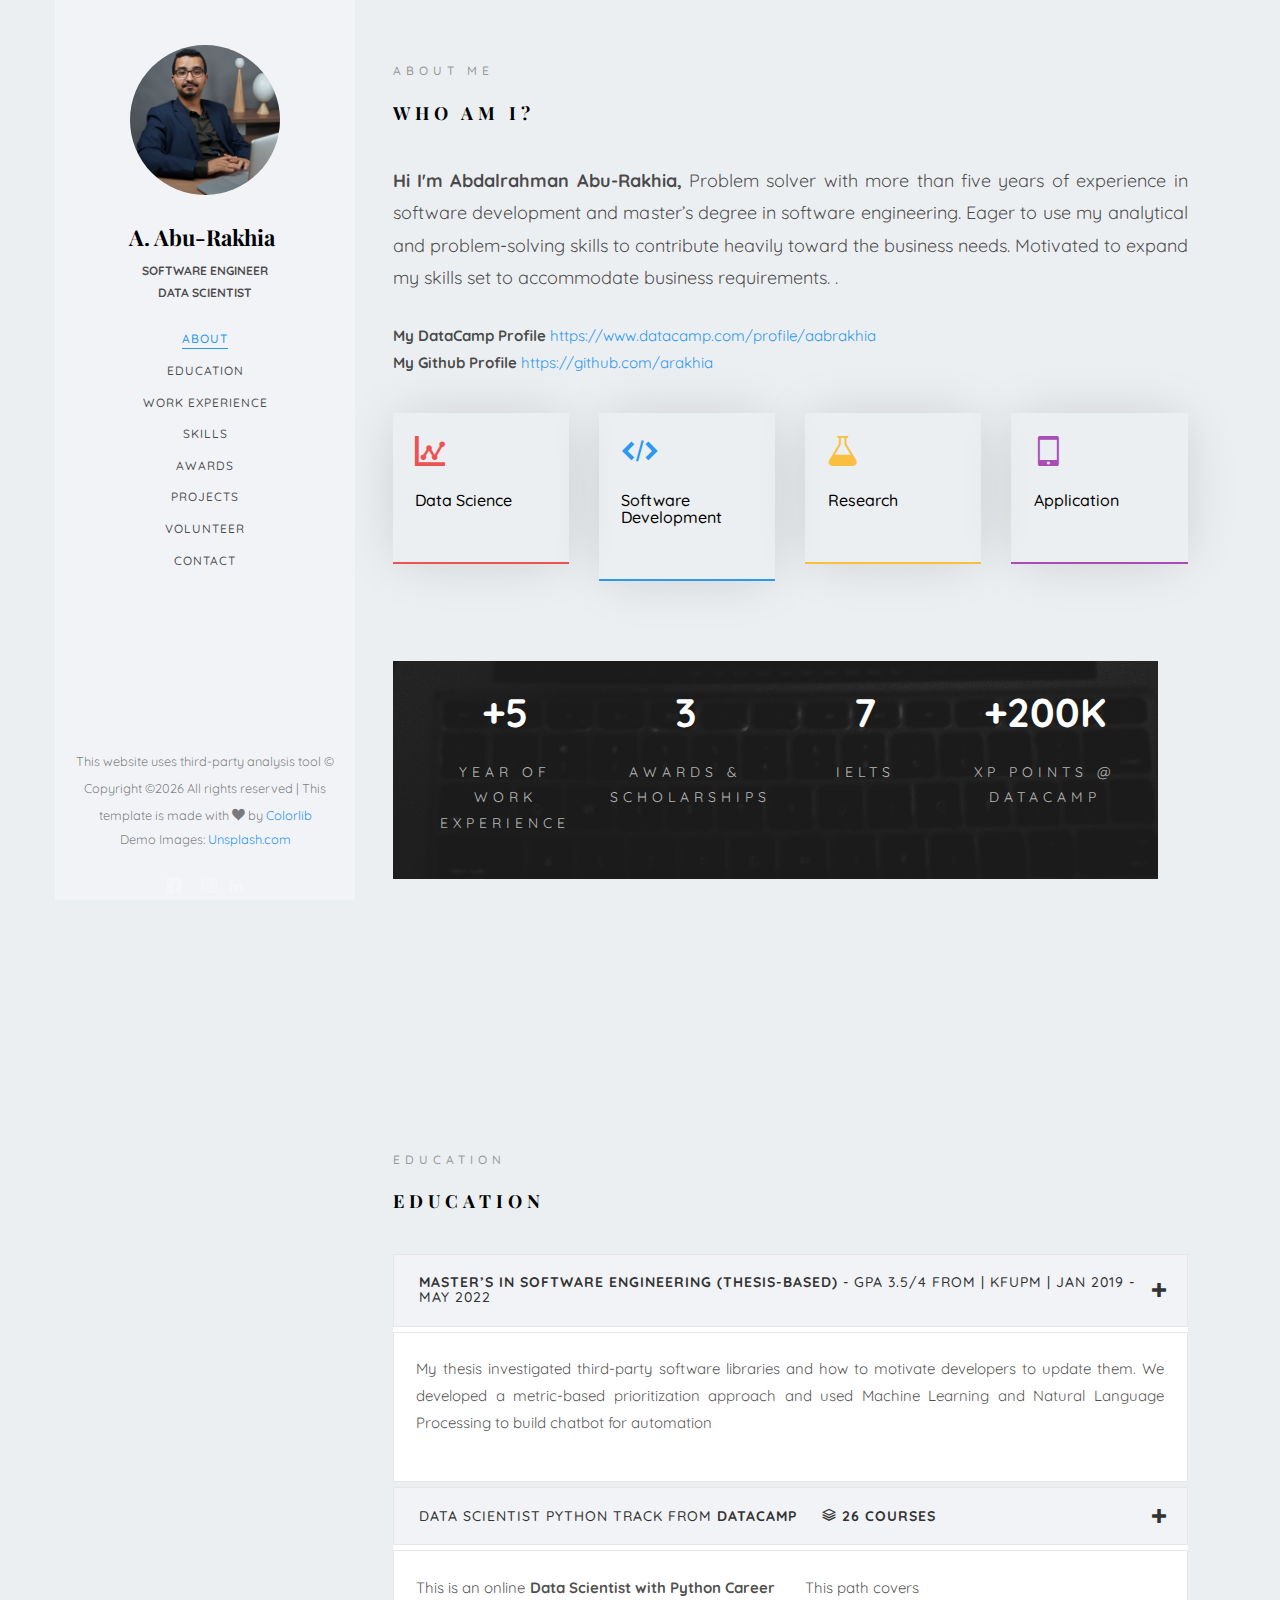
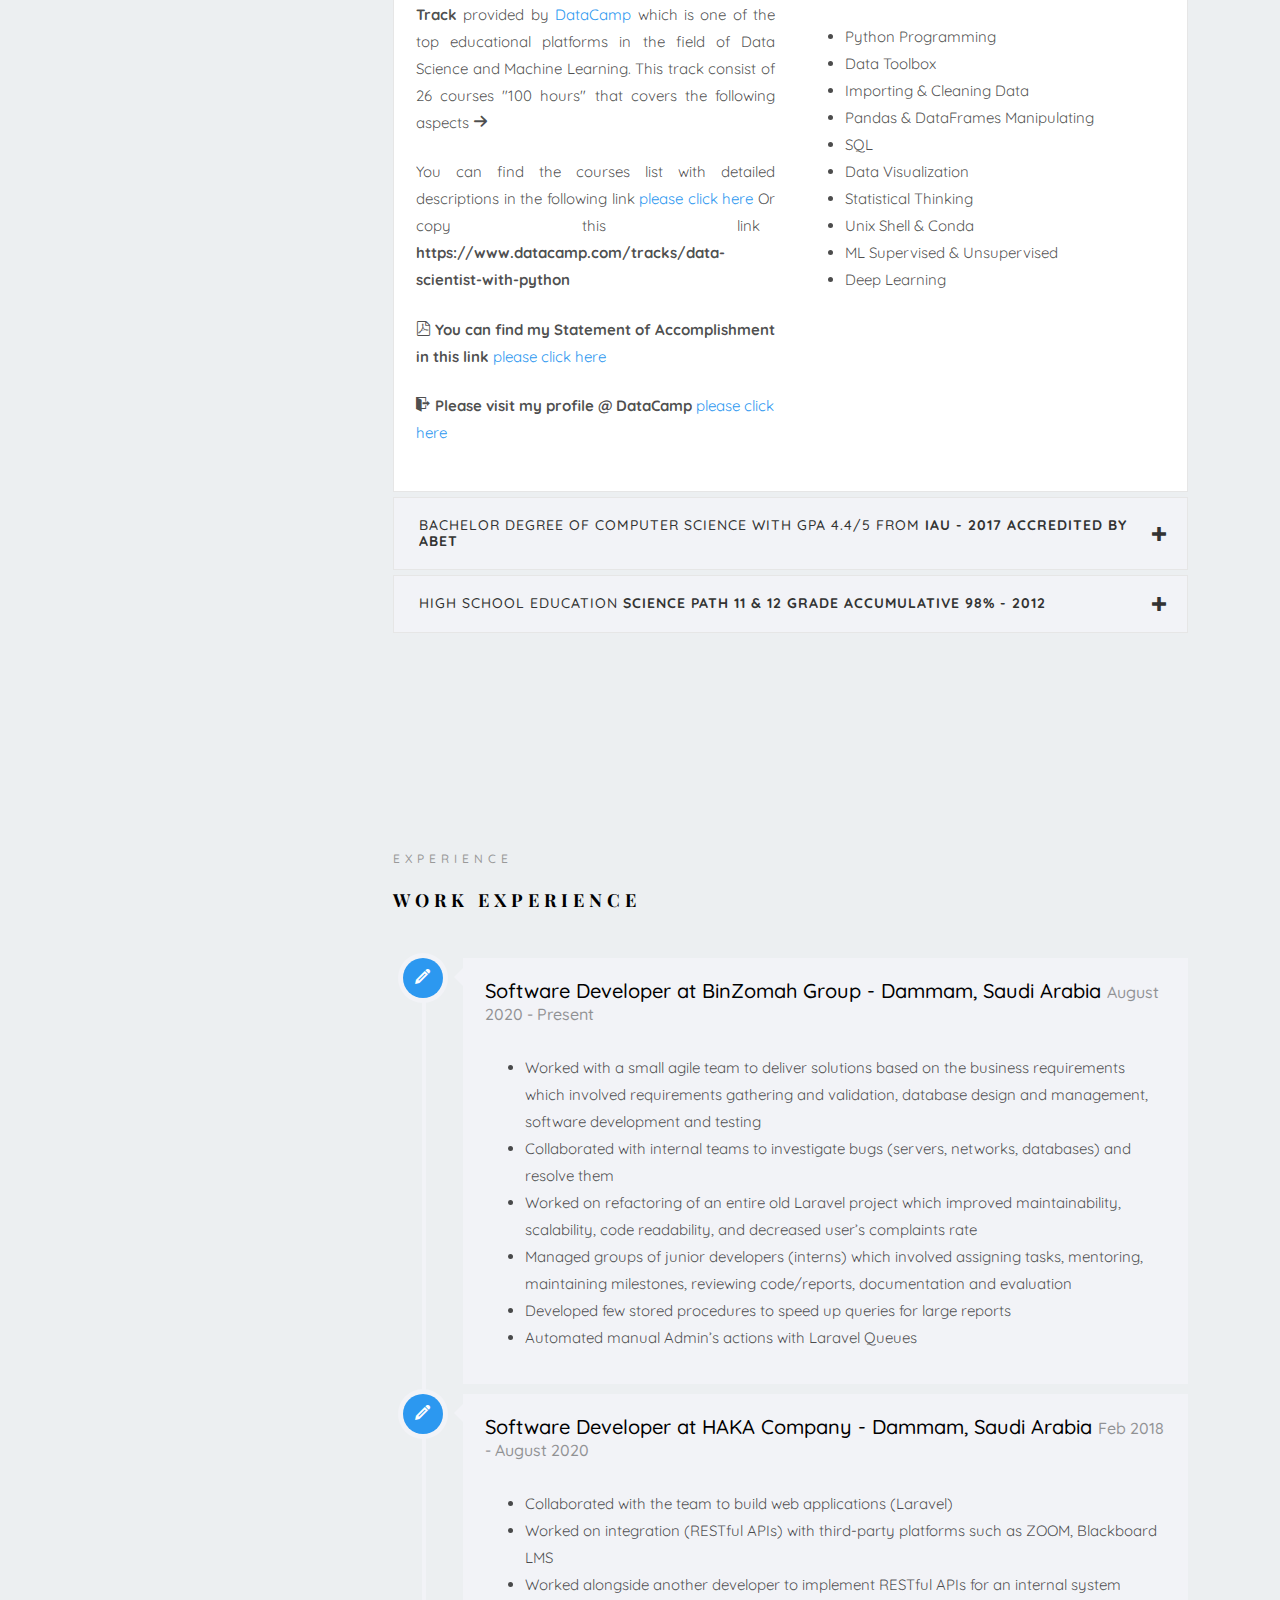
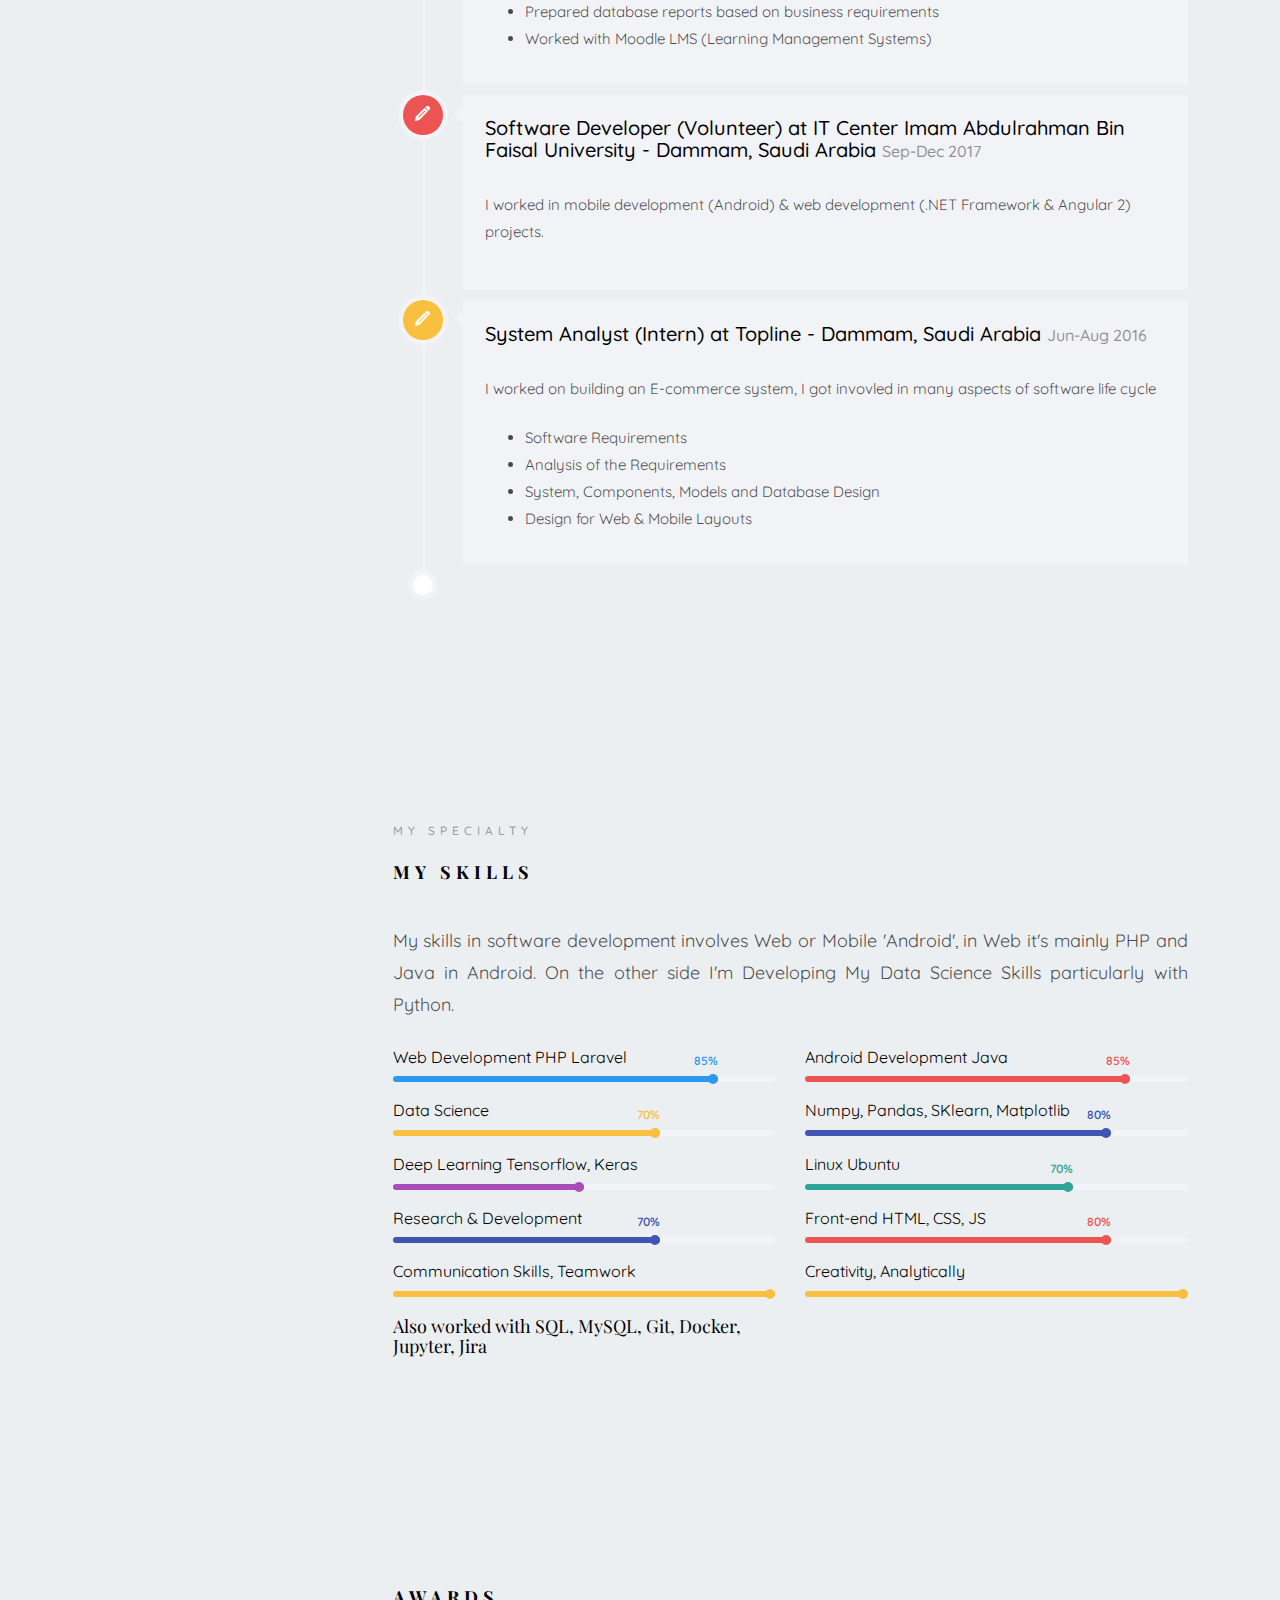
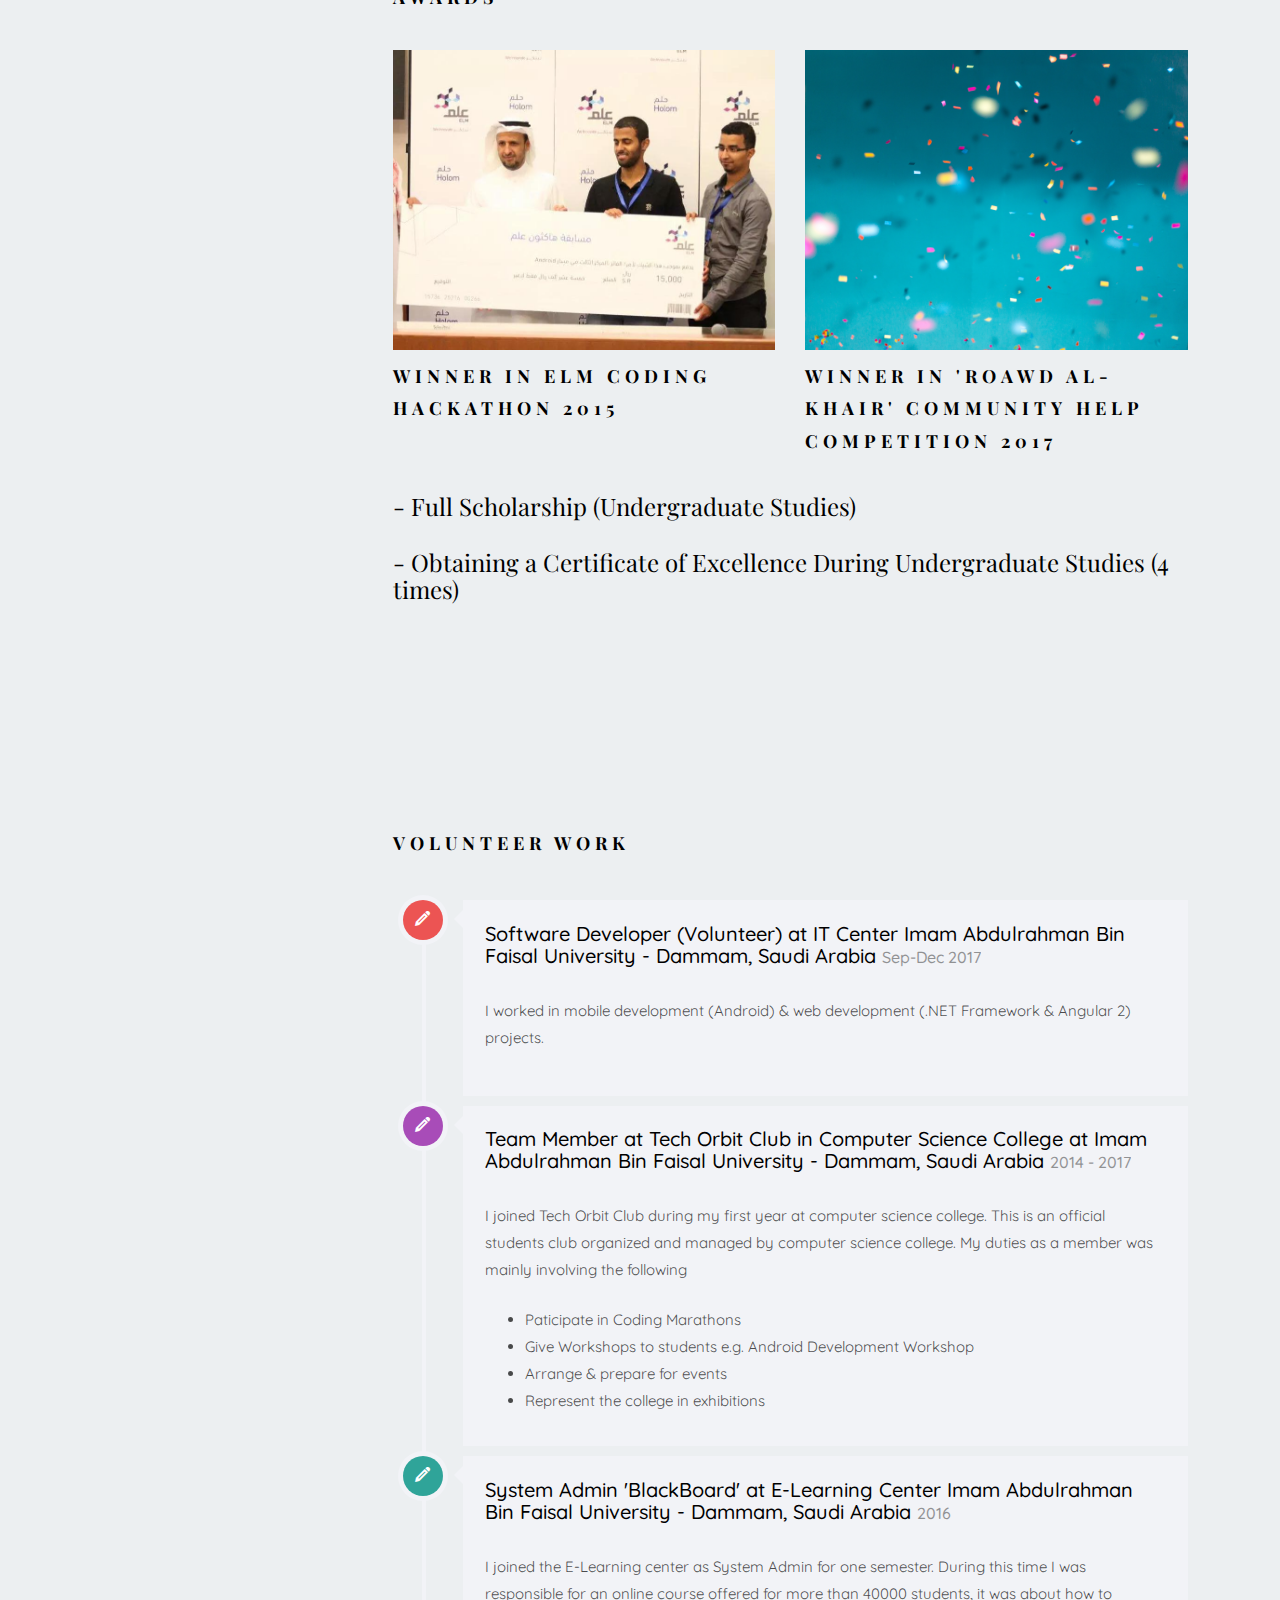
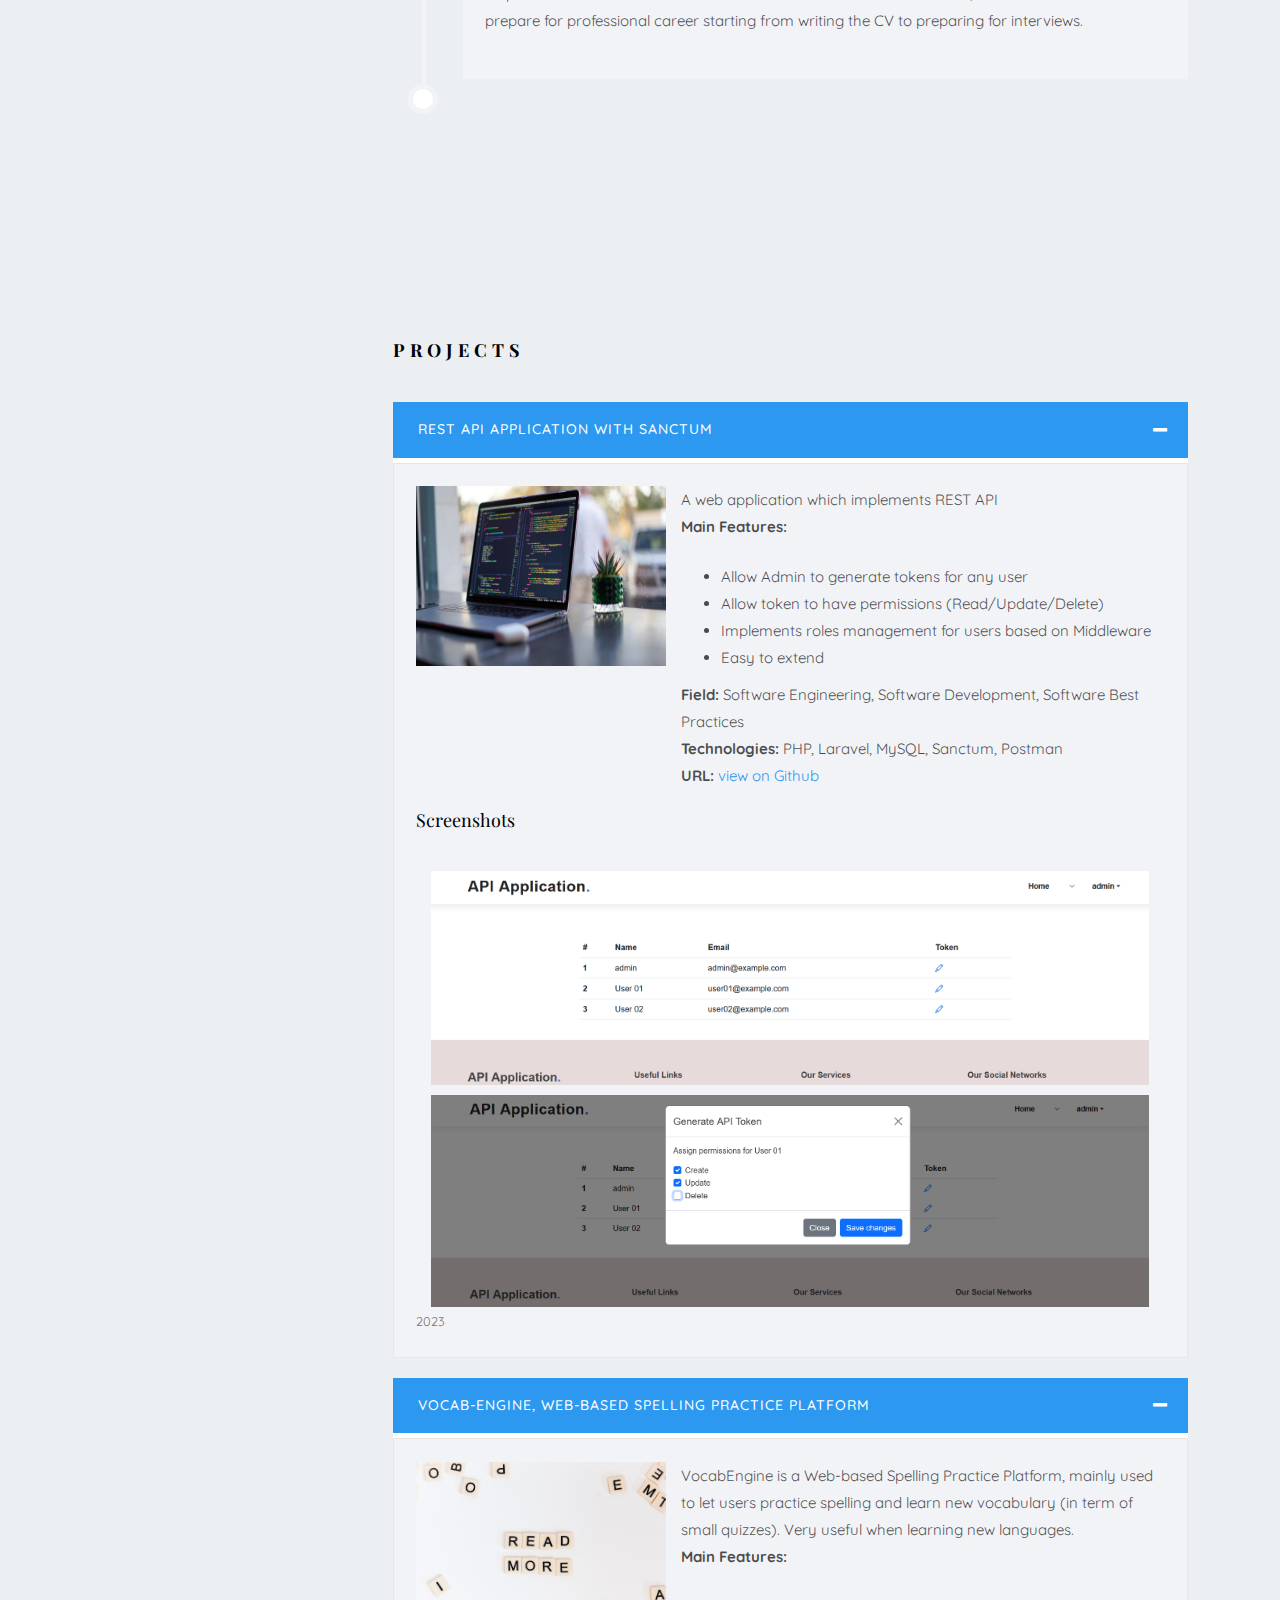
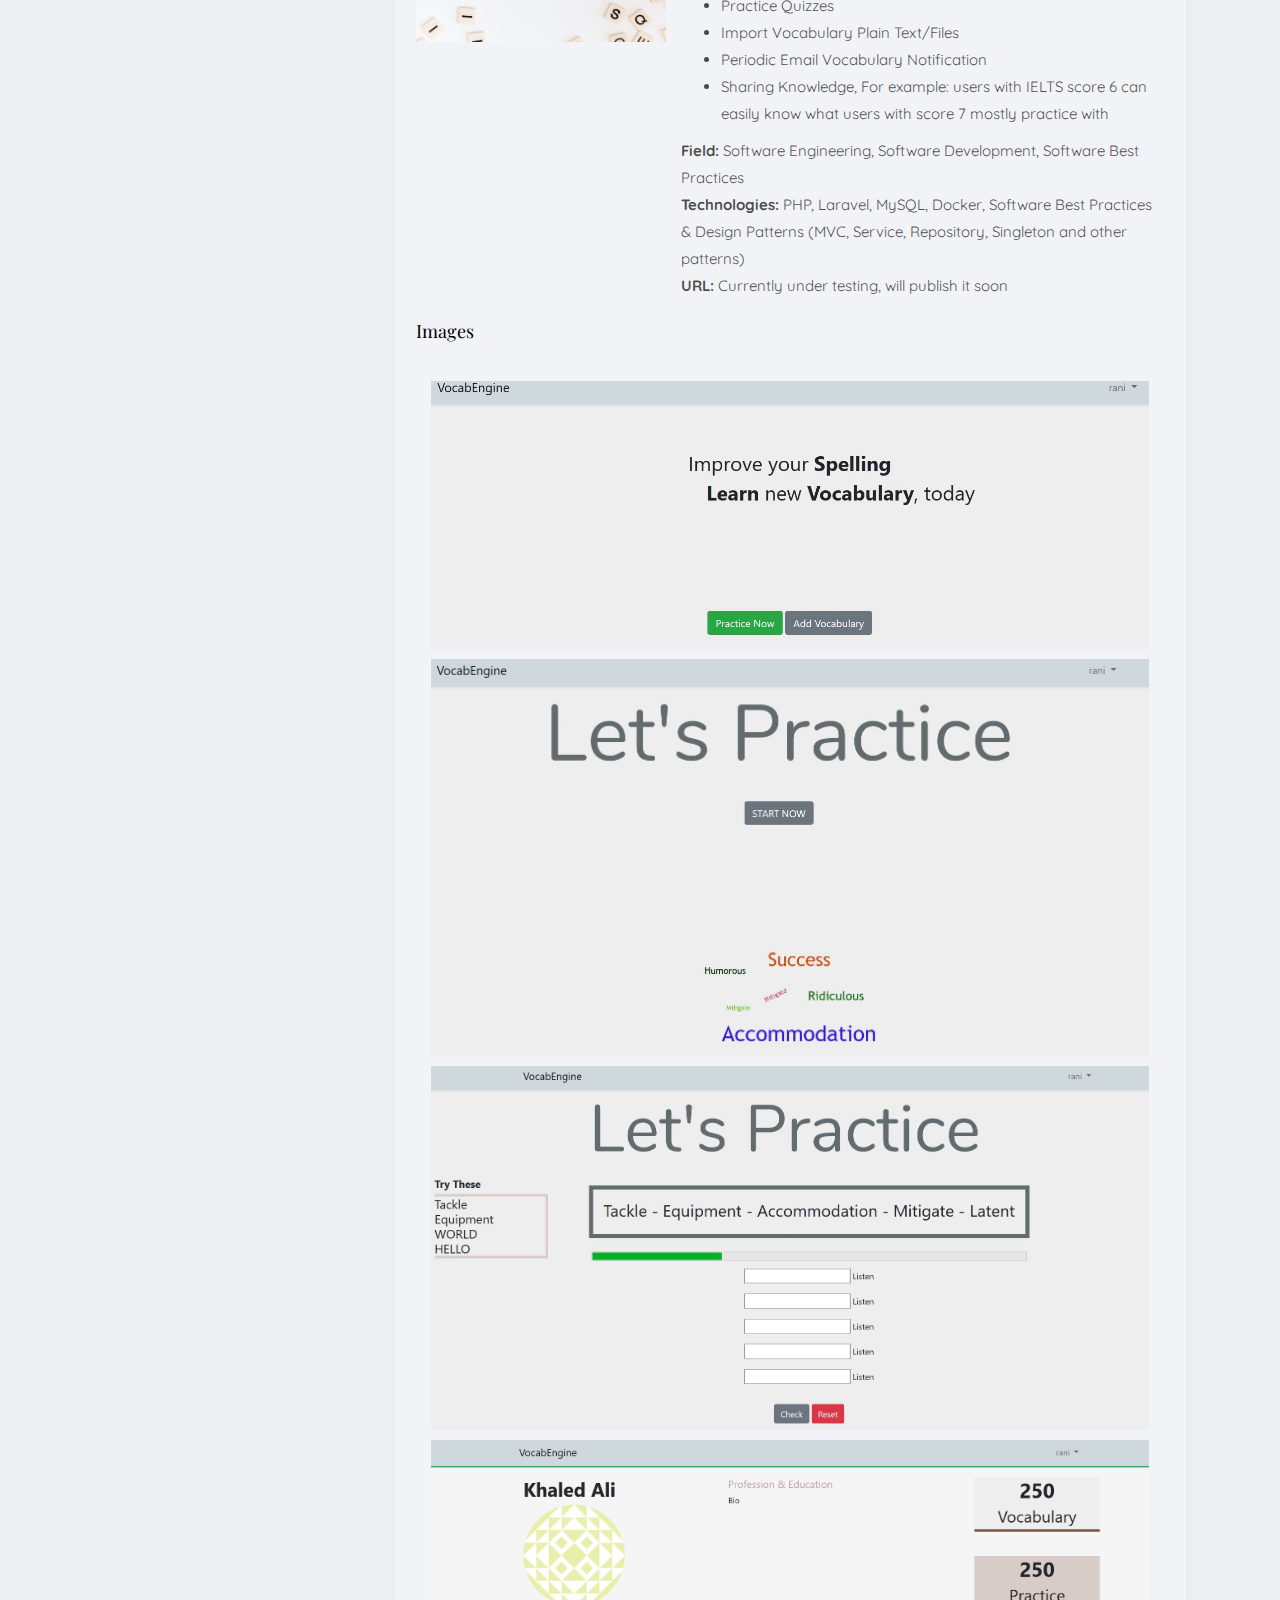
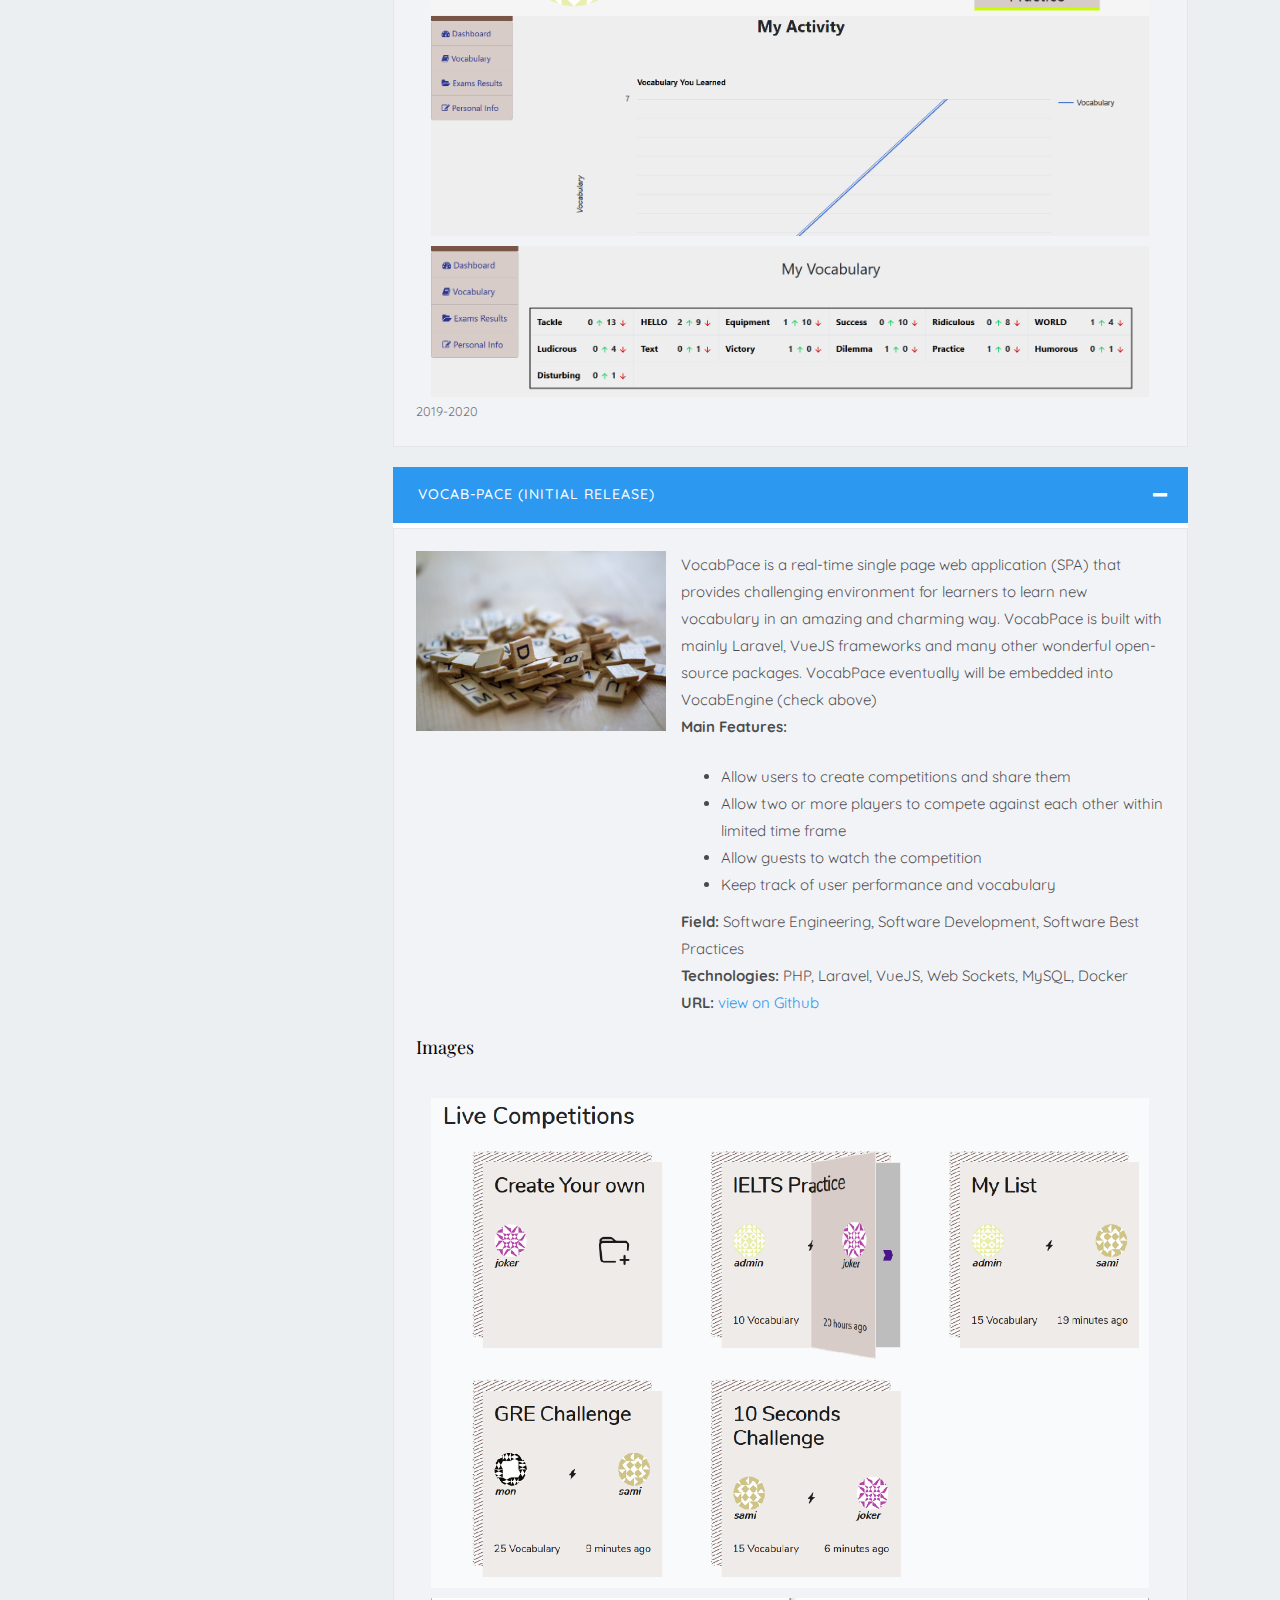
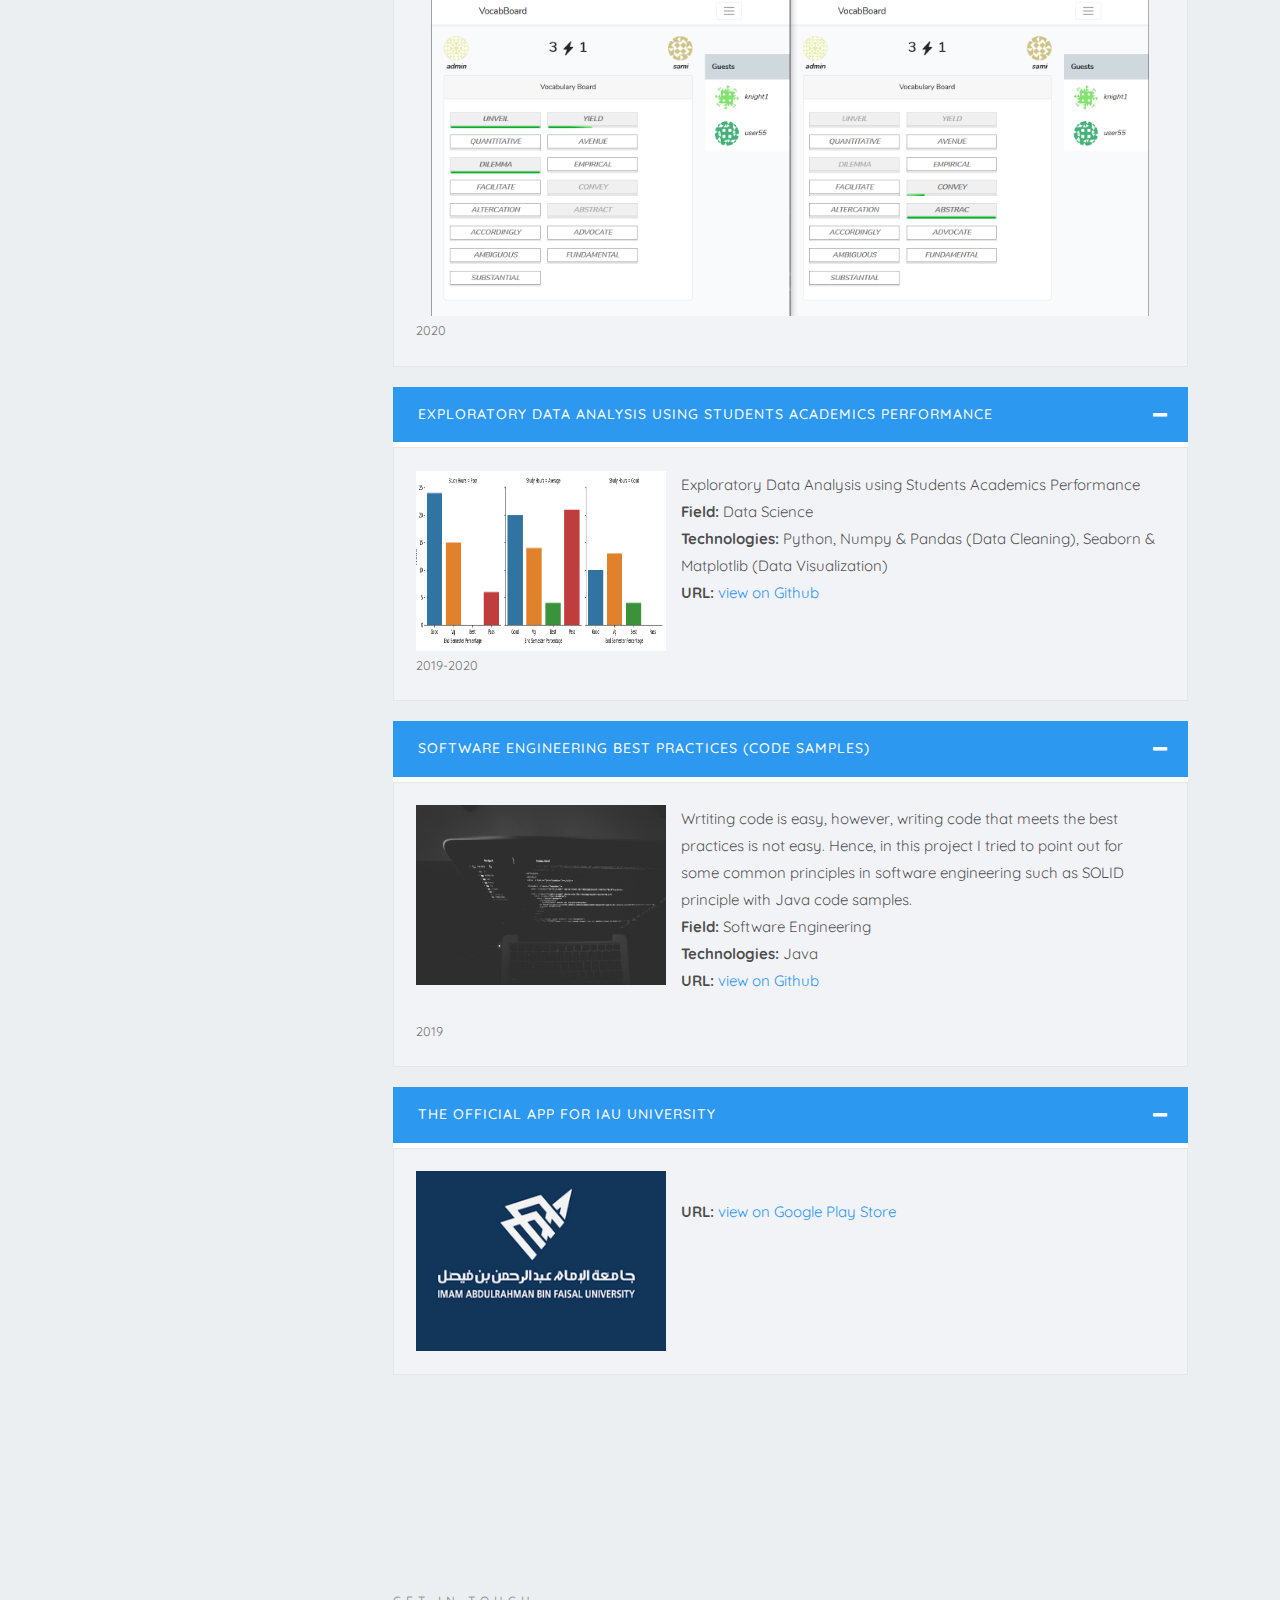
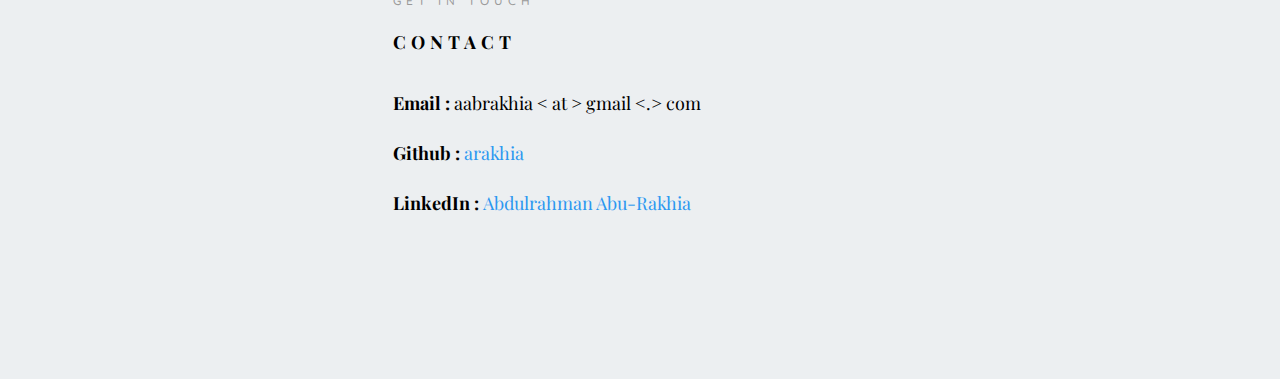
==== commit 35366fbb: "Update Profile" ====
--- a/index.html
+++ b/index.html
@@ -58,7 +58,7 @@
 			<div class="text-center">
 				<div class="author-img" style="background-image: url(images/about.jpg);"></div>
 				<h1 id="colorlib-logo"><a href="#">A. Abu-Rakhia</a></h1>
-				<span class="position"><a href="#"> Software Developer </a> <br> <b>Data Scientist</b></span>
+				<span class="position"><b>Software Engineer</b> <br> <b>Data Scientist</b></span>
 			</div>
 			<nav id="colorlib-main-menu" role="navigation" class="navbar">
 				<div id="navbar" class="collapse">
@@ -101,10 +101,11 @@
 									<div class="about-desc">
 										<span class="heading-meta">About Me</span>
 										<h2 class="colorlib-heading">Who Am I?</h2>
-										<p class="m-bio" ><strong>Hi I'm Abdalrahman Abu-Rakhia,</strong>
-											Software Developer with <strong> M.Sc. in Software Engineering </strong> from <strong> KFUPM University</strong> and <strong>B.Sc. in Computer Science (Hons)</strong> from <strong>IAU University</strong>. 
+										<p class="m-bio" ><strong>Hi I'm Abdalrahman Abu-Rakhia,</strong> Problem solver with more than five years of experience in software development and master’s degree in software engineering. Eager to use my analytical and problem-solving skills to contribute heavily toward the business needs. Motivated to expand my skills set to accommodate business requirements.
+
+											<!-- Software Developer with <strong> M.Sc. in Software Engineering </strong> from <strong> KFUPM University</strong> and <strong>B.Sc. in Computer Science (Hons)</strong> from <strong>IAU University</strong>. 
 											I have good experience in <strong>software development</strong> Web & Mobile. I have been developing my skills in <strong>Data Science & Machine Learning</strong>. 
-											Seeking for an opportunity in challenging environment with great team to solve problems with the use of cutting-edge technology.
+											Seeking for an opportunity in challenging environment with great team to solve problems with the use of cutting-edge technology. -->
 
 											.</p>
 										<p> <strong> My DataCamp Profile </strong> <a target="_blank" rel="noopener noreferrer" href="https://www.datacamp.com/profile/aabrakhia"> https://www.datacamp.com/profile/aabrakhia </a>
@@ -147,7 +148,7 @@
 										</div>
 										<div class="row">
 											<div class="col-md-3 text-center ">
-												<span class="colorlib-counter">5</span>
+												<span class="colorlib-counter">+5</span>
 												<span class="colorlib-counter-label">Year of Work Experience</span>
 											</div>
 											<div class="col-md-3 text-center ">
@@ -186,15 +187,21 @@
 									<div class="panel panel-default">
 									    <div class="panel-heading" role="tab" id="headingTwo">
 									        <h4 class="panel-title">
-									            <a class="collapsed" href="#collapseTwo" aria-expanded="false" aria-controls="collapseTwo">Master’s in Software Engineering - GPA 3.5/4 from <strong> KFUPM - 2019~2022 Part-Time</strong>
+									            <a class="collapsed" data-toggle="collapse" data-parent="#accordion" href="#collapseZero" aria-expanded="true" aria-controls="collapseZero"> <strong> Master’s in Software Engineering (Thesis-based) </strong> - GPA 3.5/4 from  | KFUPM | Jan 2019 - May 2022
 									            </a>
+												
 									        </h4>
+									    </div>
+										<div id="collapseZero" class="panel-collapse collapse in" role="tabpanel" aria-labelledby="headingTwo">
+									        <div class="panel-body">
+												<p style="text-justify: inter-word; text-align: justify;"> My thesis investigated third-party software libraries and how to motivate developers to update them. We developed a metric-based prioritization approach and used Machine Learning and Natural Language Processing to build chatbot for automation </p>
+									        </div>
 									    </div>
 									</div>
 									<div class="panel panel-default">
 									    <div class="panel-heading" role="tab" id="headingOne">
 									        <h4 class="panel-title">
-									            <a data-toggle="collapse" data-parent="#accordion" href="#collapseOne" aria-expanded="true" aria-controls="collapseOne"> Data Scientist Python Track from <strong> DataCamp - 2019 &emsp; <i class="icon-stack"></i> 26 Courses </strong> 
+									            <a class="collapsed" data-toggle="collapse" data-parent="#accordion" href="#collapseOne" aria-expanded="true" aria-controls="collapseOne"> Data Scientist Python Track from <strong> DataCamp &emsp; <i class="icon-stack"></i> 26 Courses </strong> 
 									            </a>
 									        </h4>
 									    </div>
@@ -281,14 +288,14 @@
 					                  <i class="icon-pencil"></i>
 					               </div>
 					               <div class="timeline-label">
-					                  <h2><a >Software Developer at BinZomah Group - Dammam, Saudi Arabia </a> <span>August 2020 - Current</span></h2>
-									  <p> I'm working currently as a Software Developer. My work mainly involves the following </p>
+					                  <h2><a >Software Developer at BinZomah Group - Dammam, Saudi Arabia </a> <span>August 2020 - Present</span></h2>
 									  <ul>
-										  <li>Problem Solving</li>
-										  <li>Programming Mostly Web Based Systems</li>
-										  <li>Create & Maintain SQL Databases</li>
-										  <li>Integrating with third-party services (REST API and SOAP)</li>
-										  <li>Follow up with day-to-day tasks within given deadlines</li>
+										  <li>Worked with a small agile team to deliver solutions based on the business requirements which involved requirements gathering and validation, database design and management, software development and testing</li>
+										  <li>Collaborated with internal teams to investigate bugs (servers, networks, databases) and resolve them</li>
+										  <li>Worked on refactoring of an entire old Laravel project which improved maintainability, scalability, code readability, and decreased user’s complaints rate</li>
+										  <li>Managed groups of junior developers (interns) which involved assigning tasks, mentoring, maintaining milestones, reviewing code/reports, documentation and evaluation</li>
+										  <li>Developed few stored procedures to speed up queries for large reports</li>
+										  <li>Automated manual Admin’s actions with Laravel Queues</li>
 									  </ul>
 					               </div>
 					            </div>
@@ -302,12 +309,12 @@
 					               </div>
 					               <div class="timeline-label">
 					                  <h2><a >Software Developer at HAKA Company - Dammam, Saudi Arabia </a> <span>Feb 2018 - August 2020</span></h2>
-									  <p> My work included the following </p>
 									  <ul>
-										  <li>Problem Solving</li>
-										  <li>Programming Mostly Web Based Systems</li>
-										  <li>Create & Maintain SQL Databases</li>
-										  <li>Follow up with day-to-day tasks within given deadlines</li>
+										  <li>Collaborated with the team to build web applications (Laravel)</li>
+										  <li>Worked on integration (RESTful APIs) with third-party platforms such as ZOOM, Blackboard LMS</li>
+										  <li>Worked alongside another developer to implement RESTful APIs for an internal system</li>
+										  <li>Prepared database reports based on business requirements</li>
+										  <li>Worked with Moodle LMS (Learning Management Systems)</li>
 									  </ul>
 					               </div>
 					            </div>
@@ -955,7 +962,7 @@
 							<h2 class="colorlib-heading">Contact</h2>
 							<h4> <span style="font-weight: bold"> Email : </span> aabrakhia < at > gmail <.> com </h4>
 							<h4> <span style="font-weight: bold"> Github : </span> <a target="_blank" rel="noopener noreferrer" href="https://github.com/arakhia">arakhia</a> </h4>
-							<h4> <span style="font-weight: bold"> LinkedIn : </span> <a target="_blank" rel="noopener noreferrer" href="https://linkedin.com/in/abdulrahman-abu-rakhia-7796b4187">Abdulrahman Abu-Rakhia</a> </h4>
+							<h4> <span style="font-weight: bold"> LinkedIn : </span> <a target="_blank" rel="noopener noreferrer" href="https://linkedin.com/in/abdulrahman-aburakhia-7796b4187 ">Abdulrahman Abu-Rakhia</a> </h4>
 						</div>
 					</div>
 				</div>
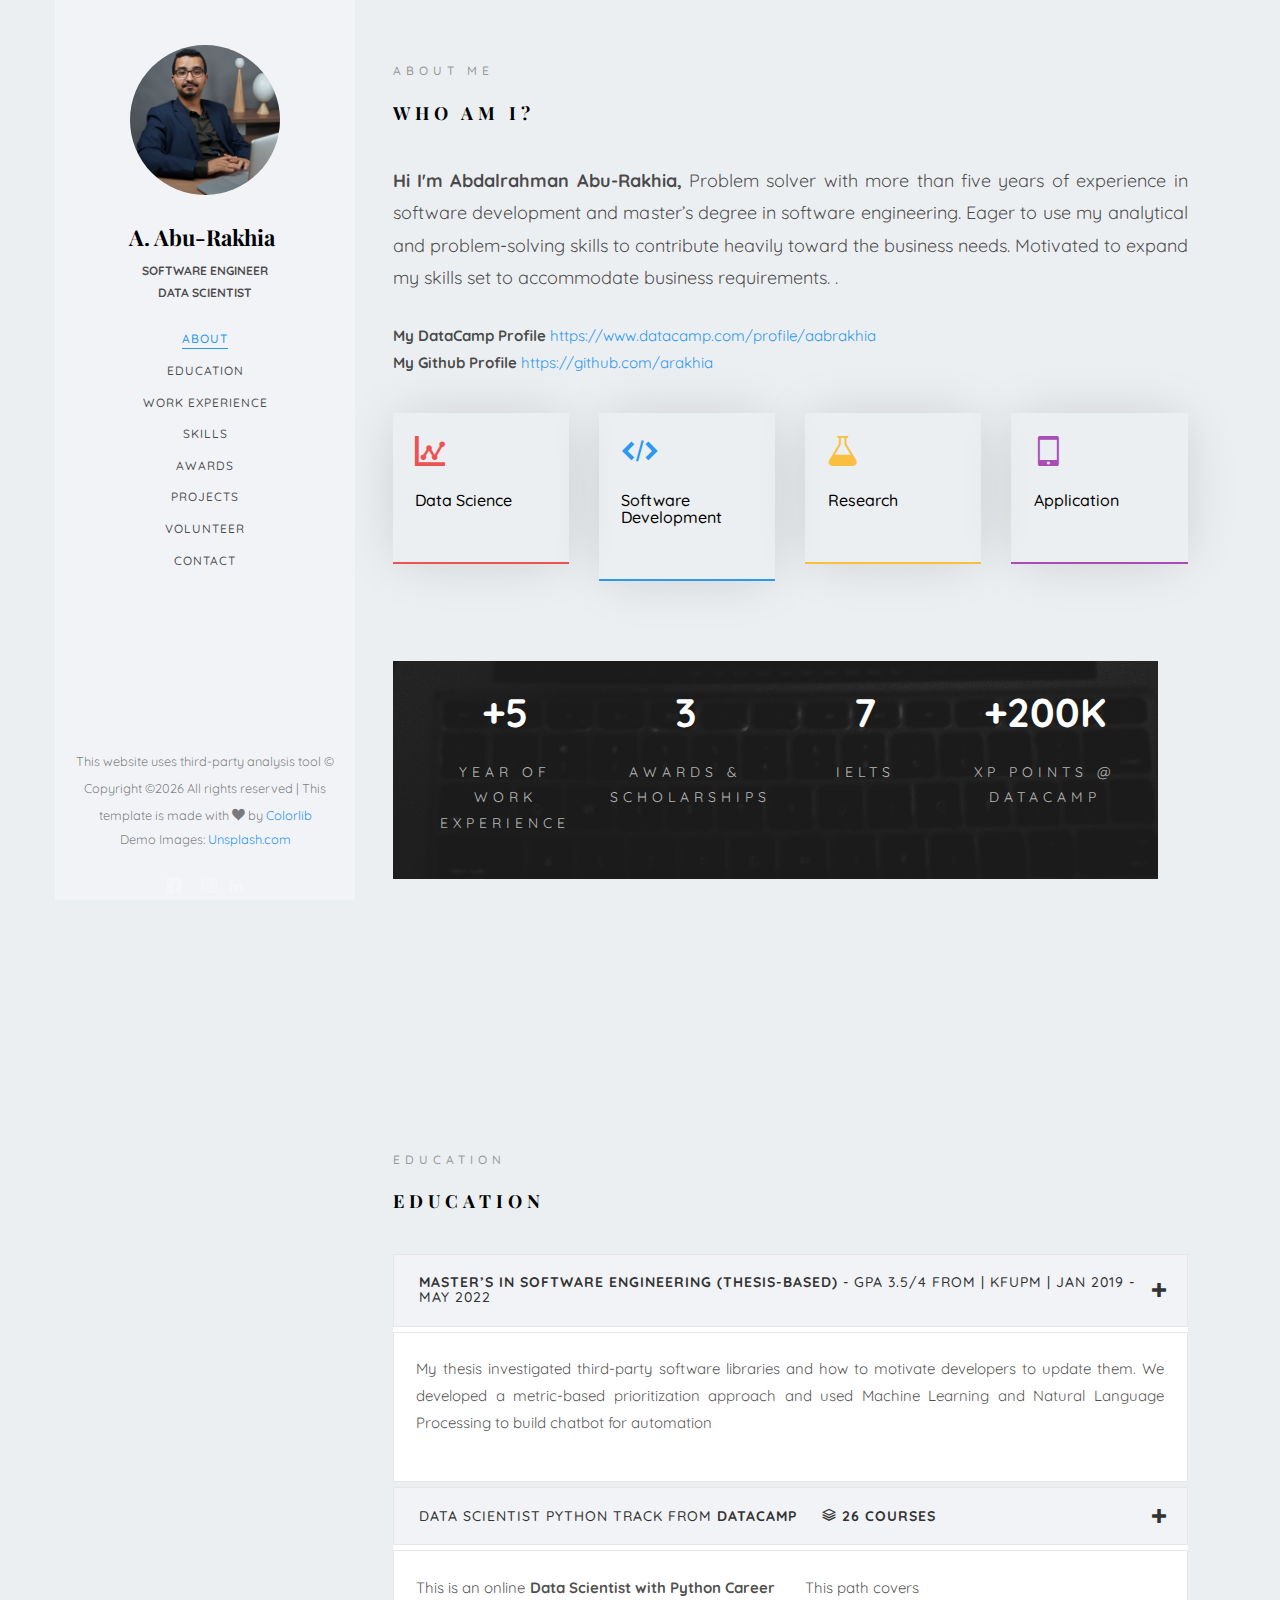
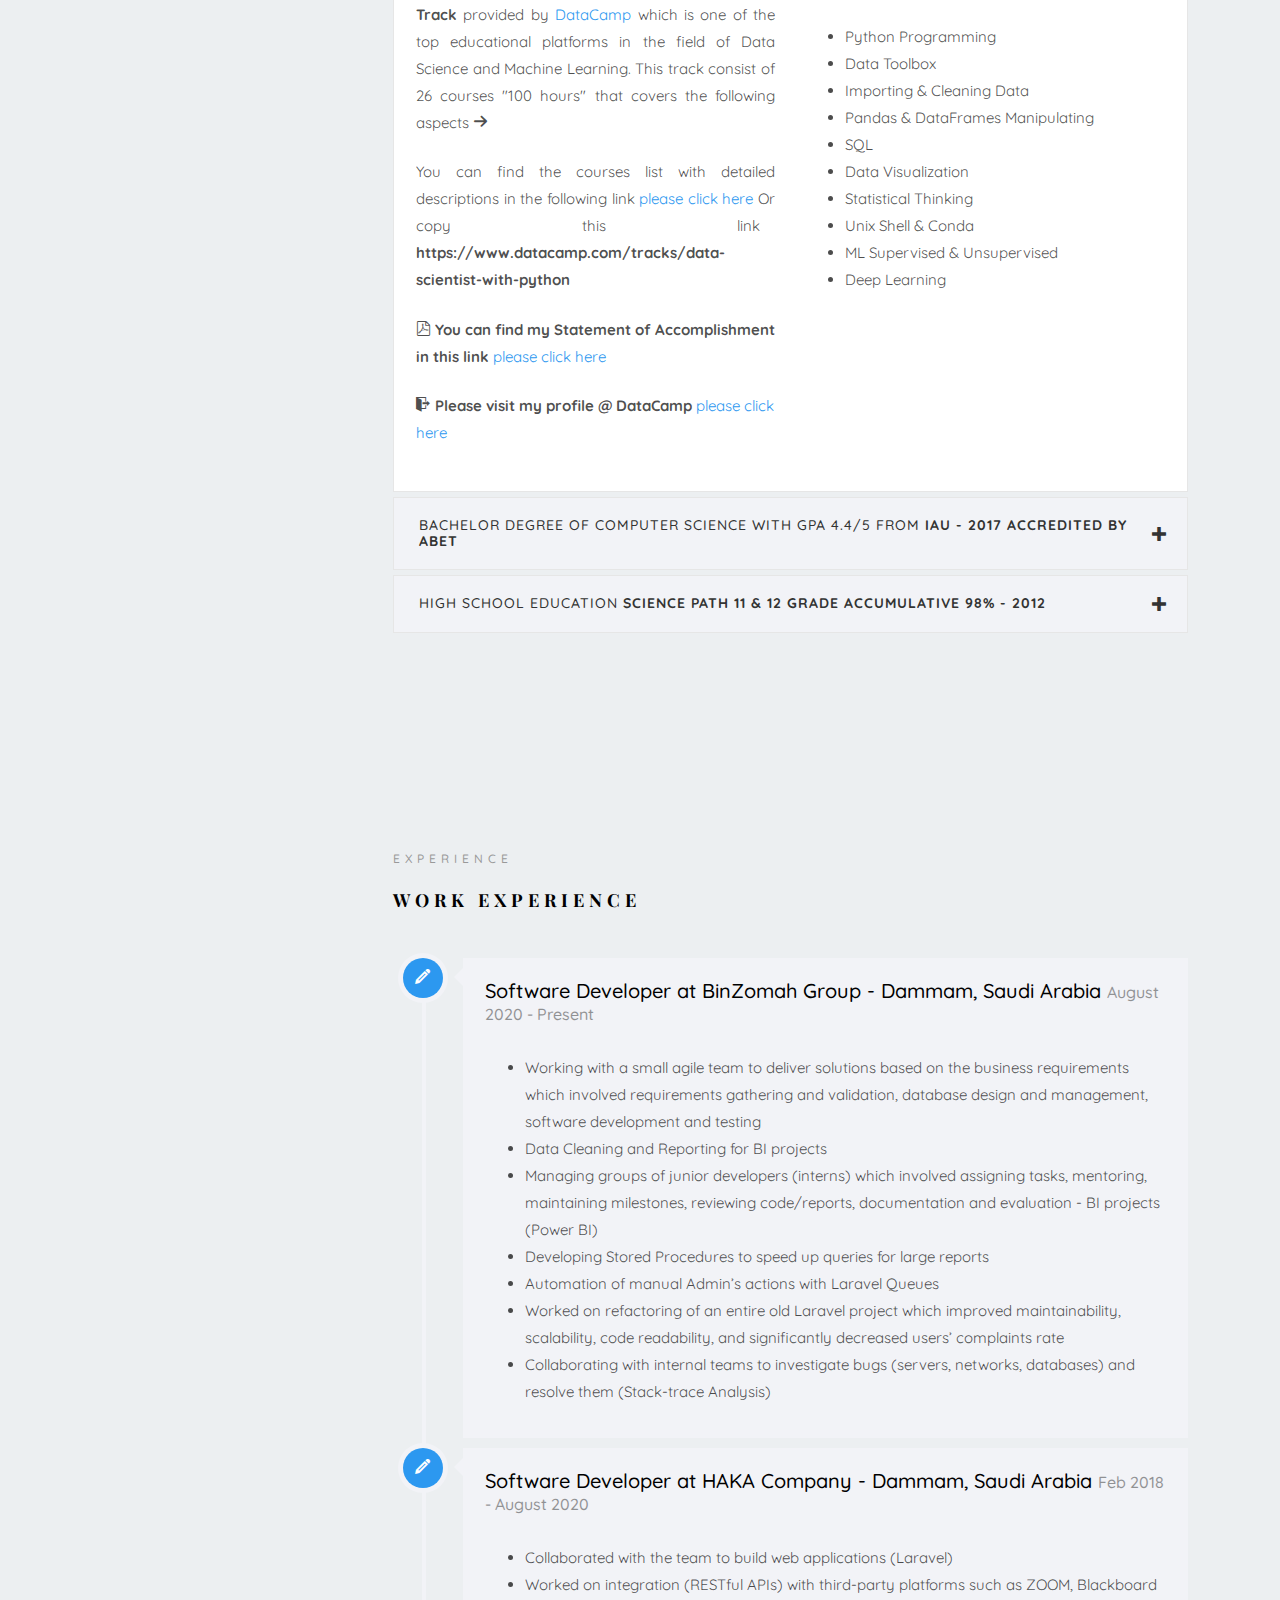
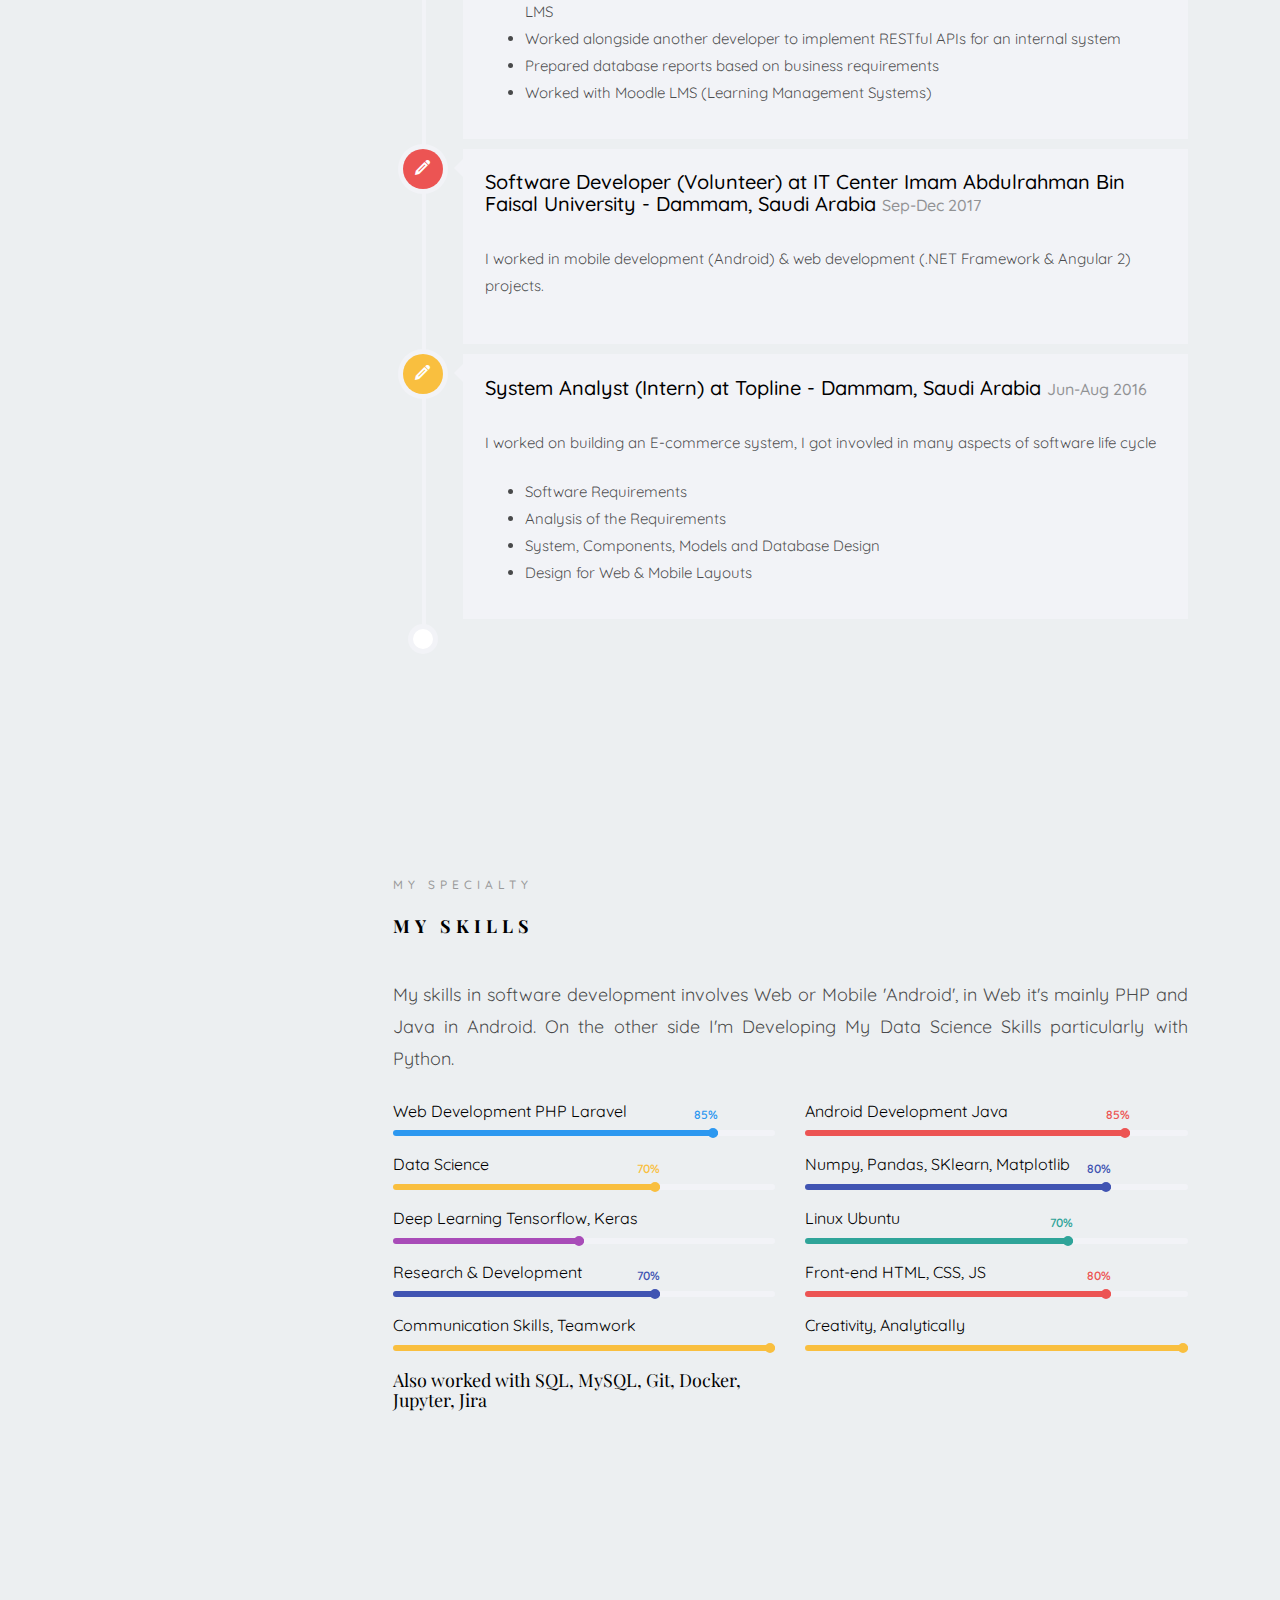
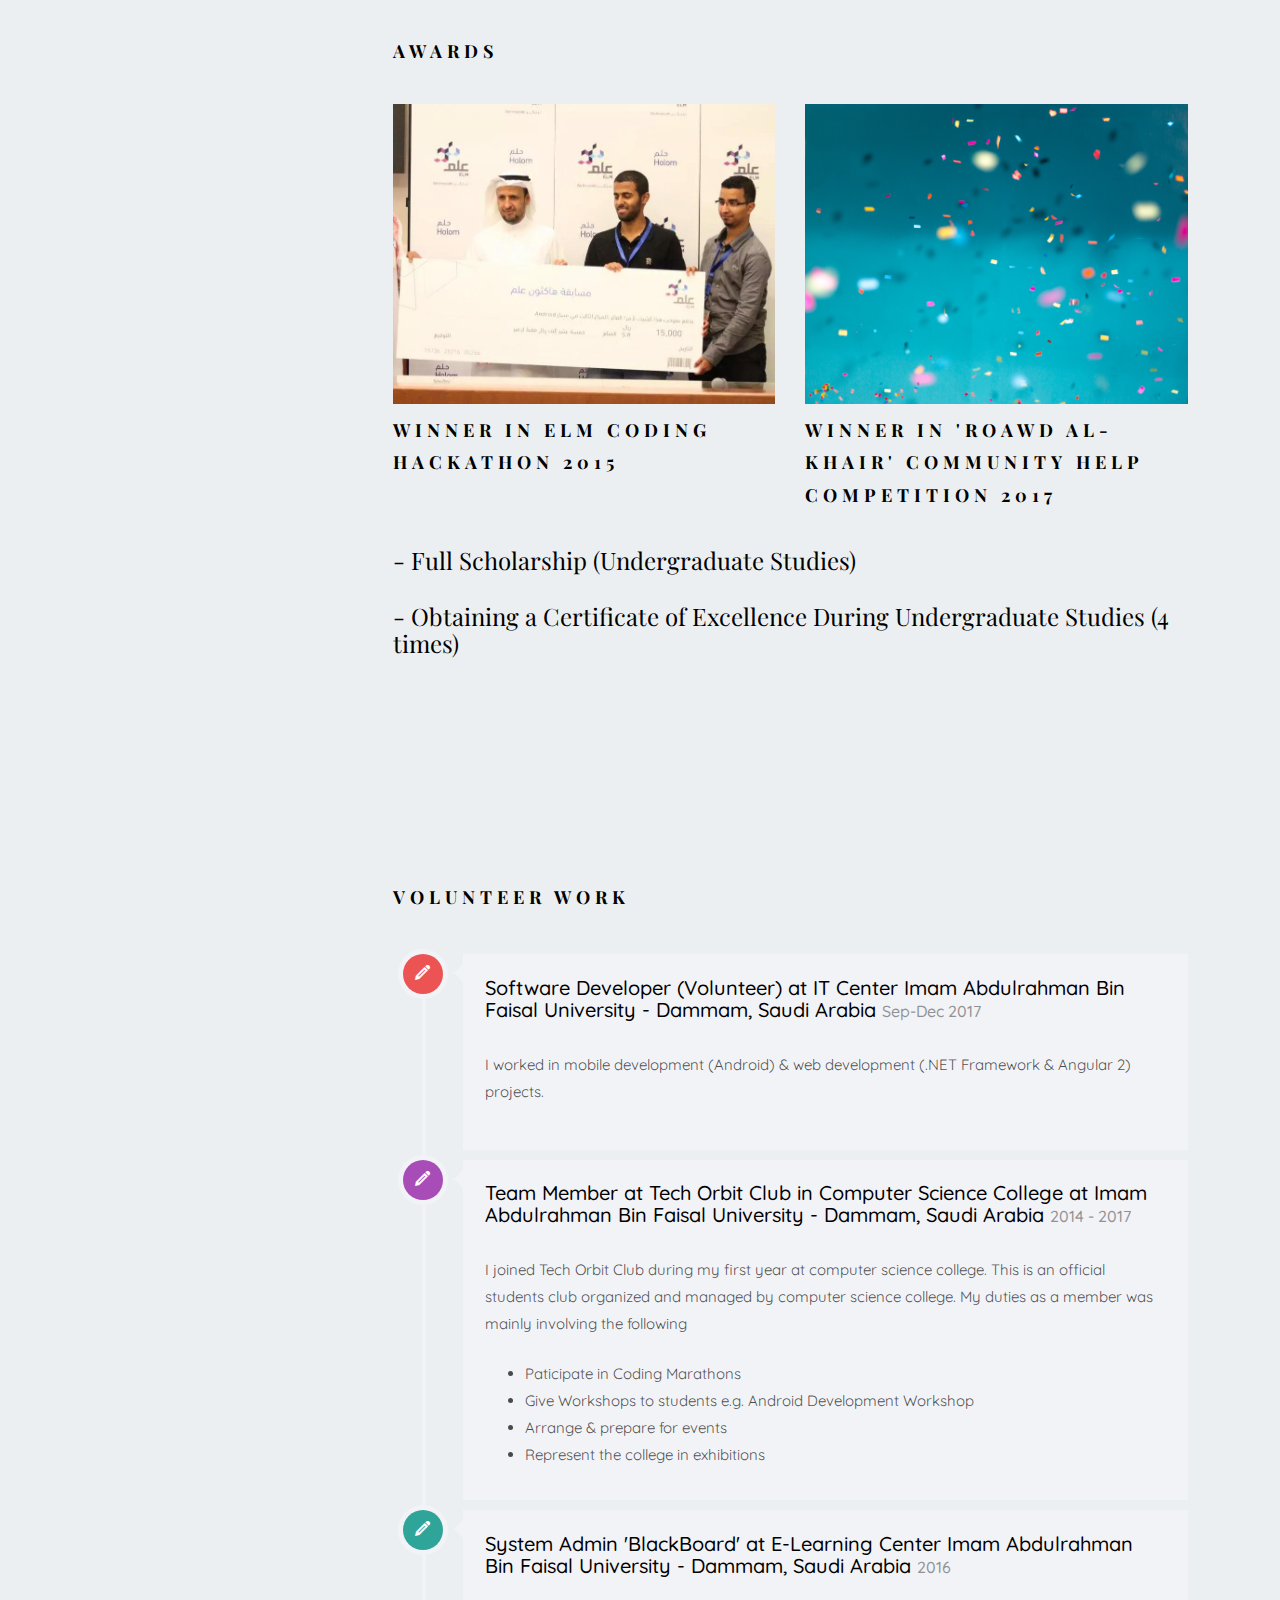
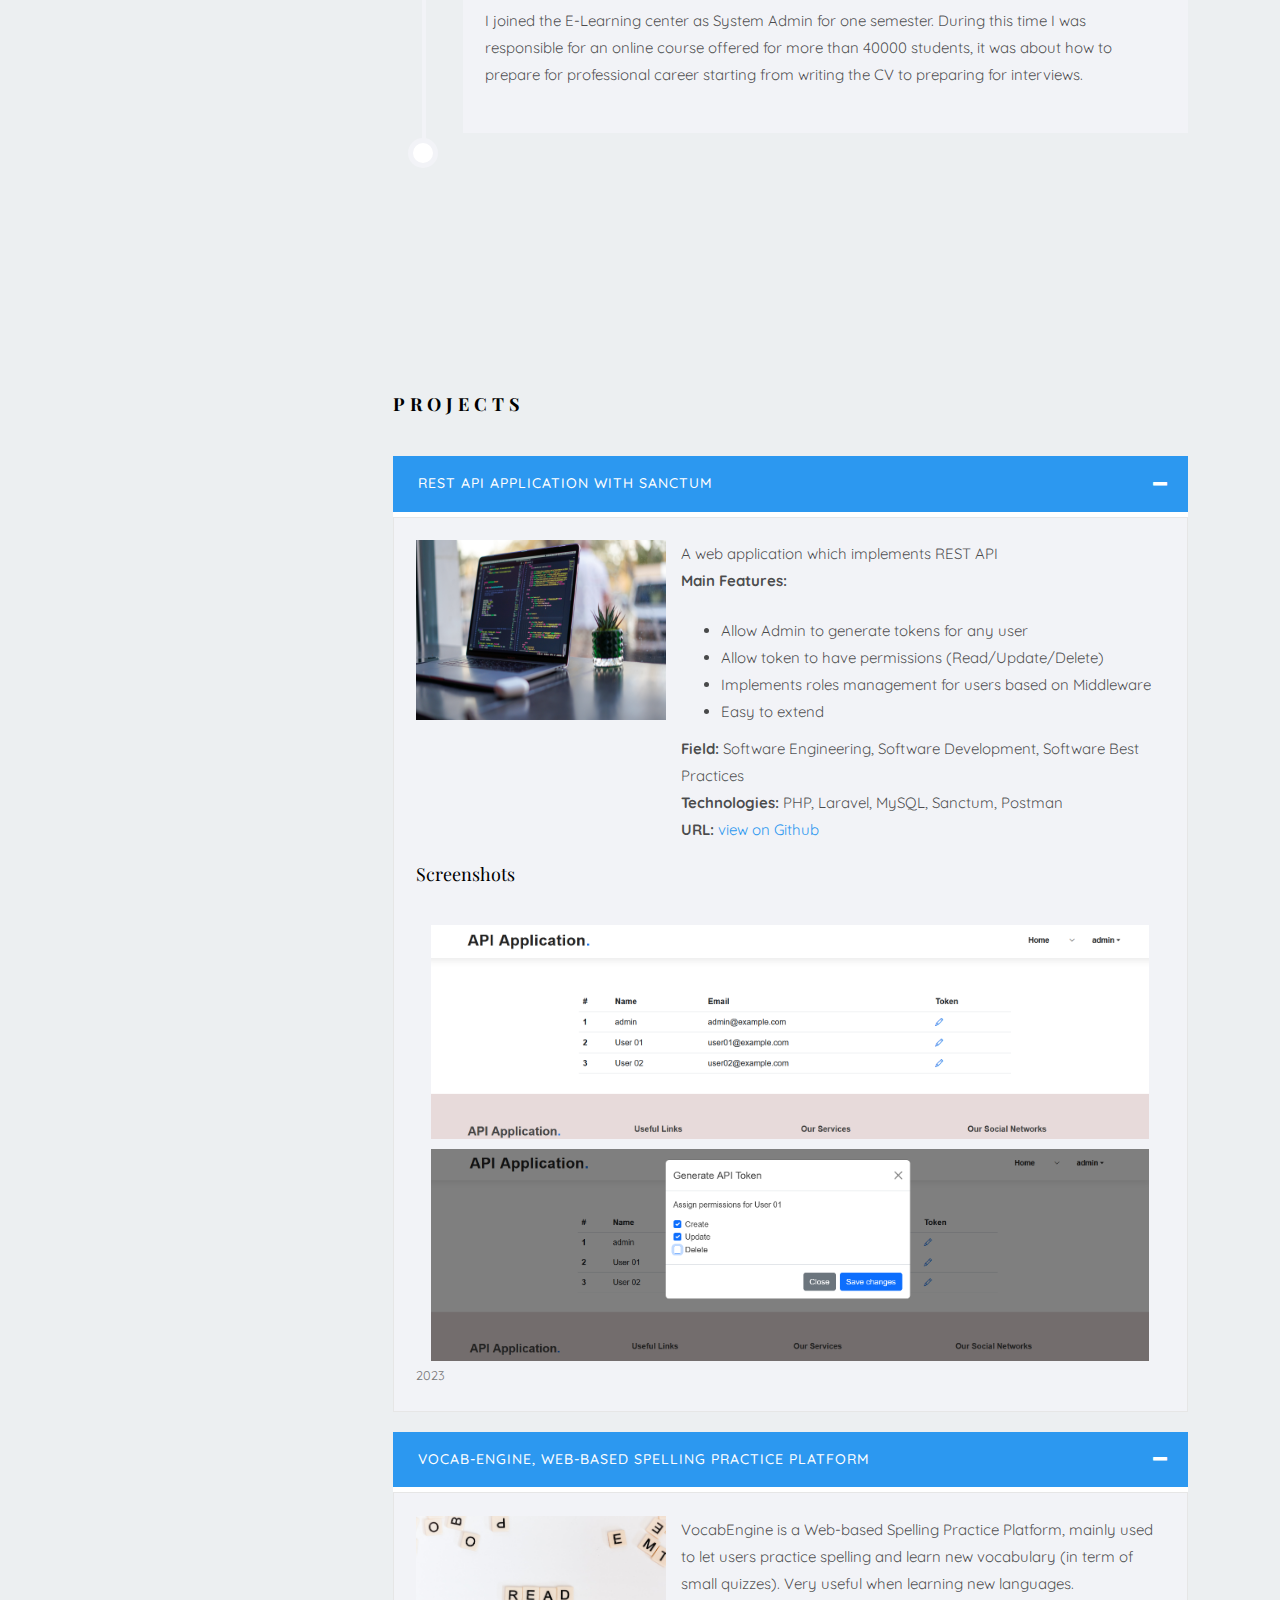
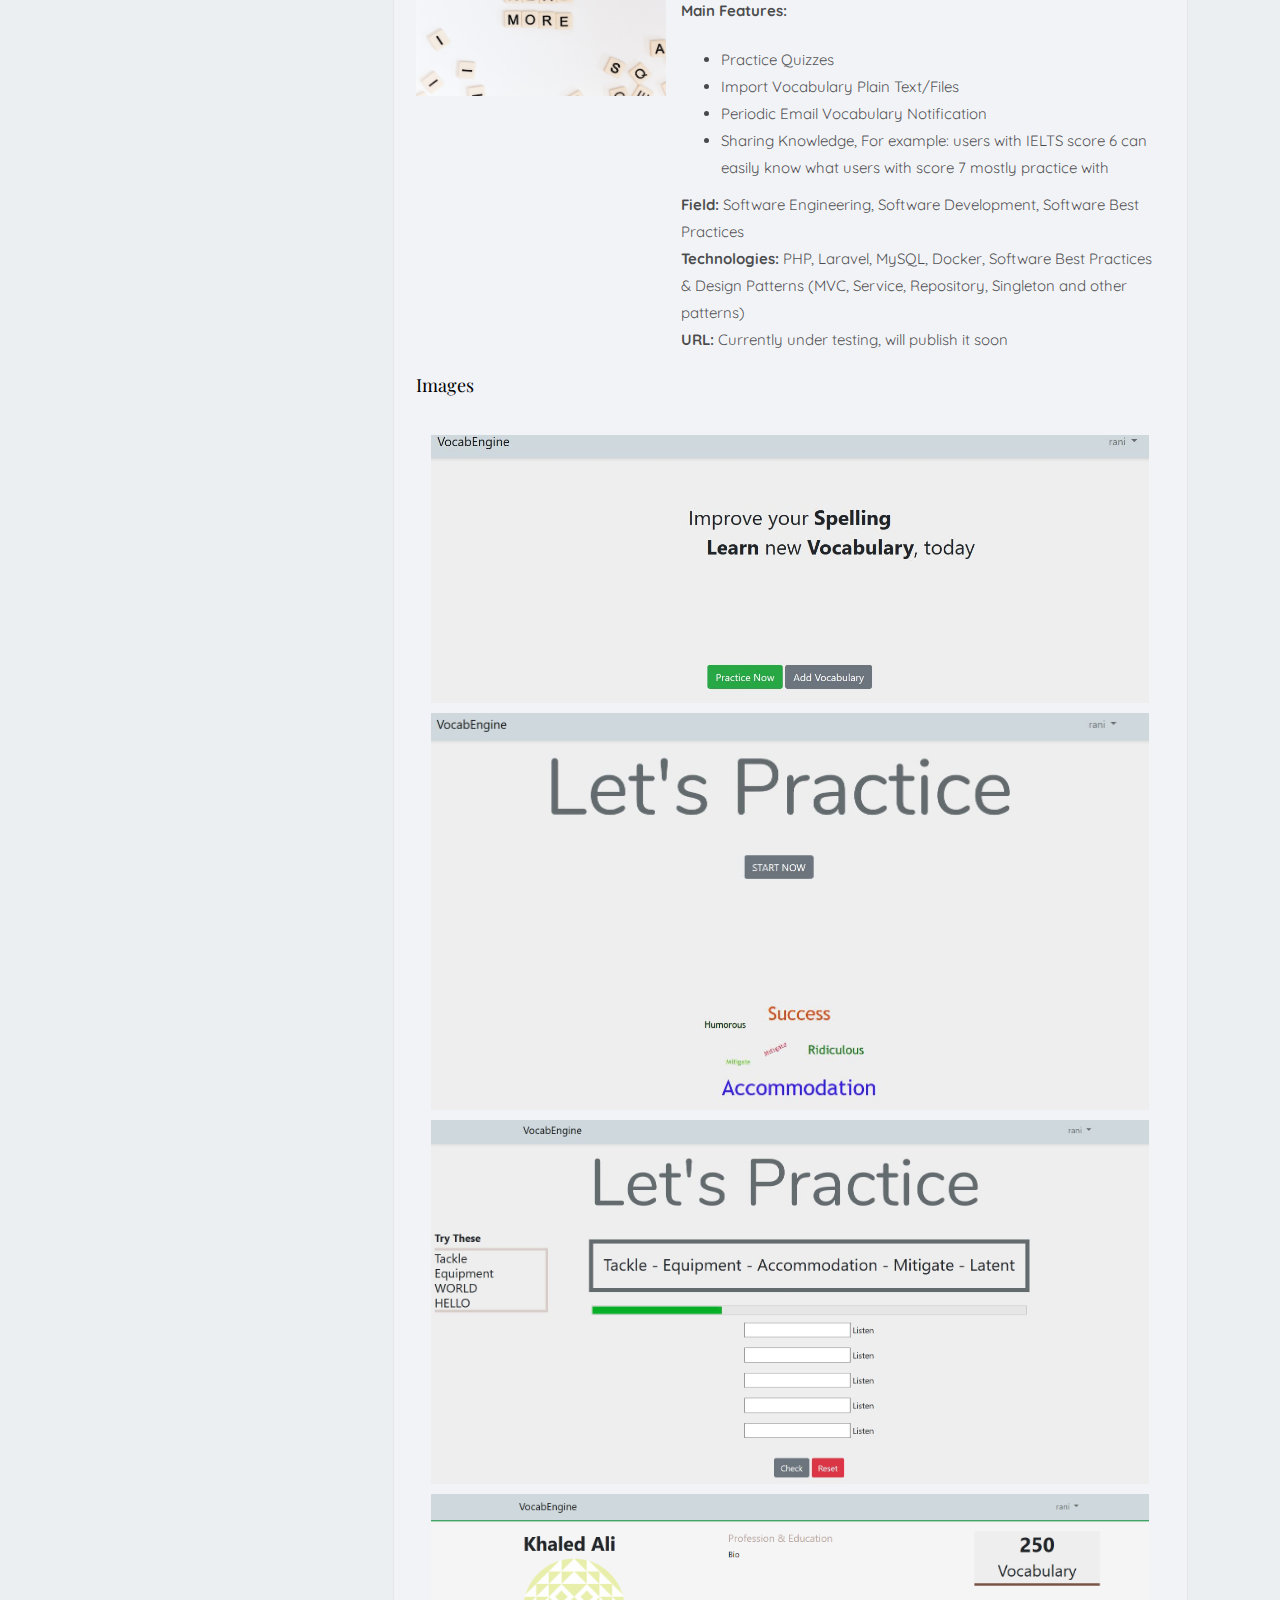
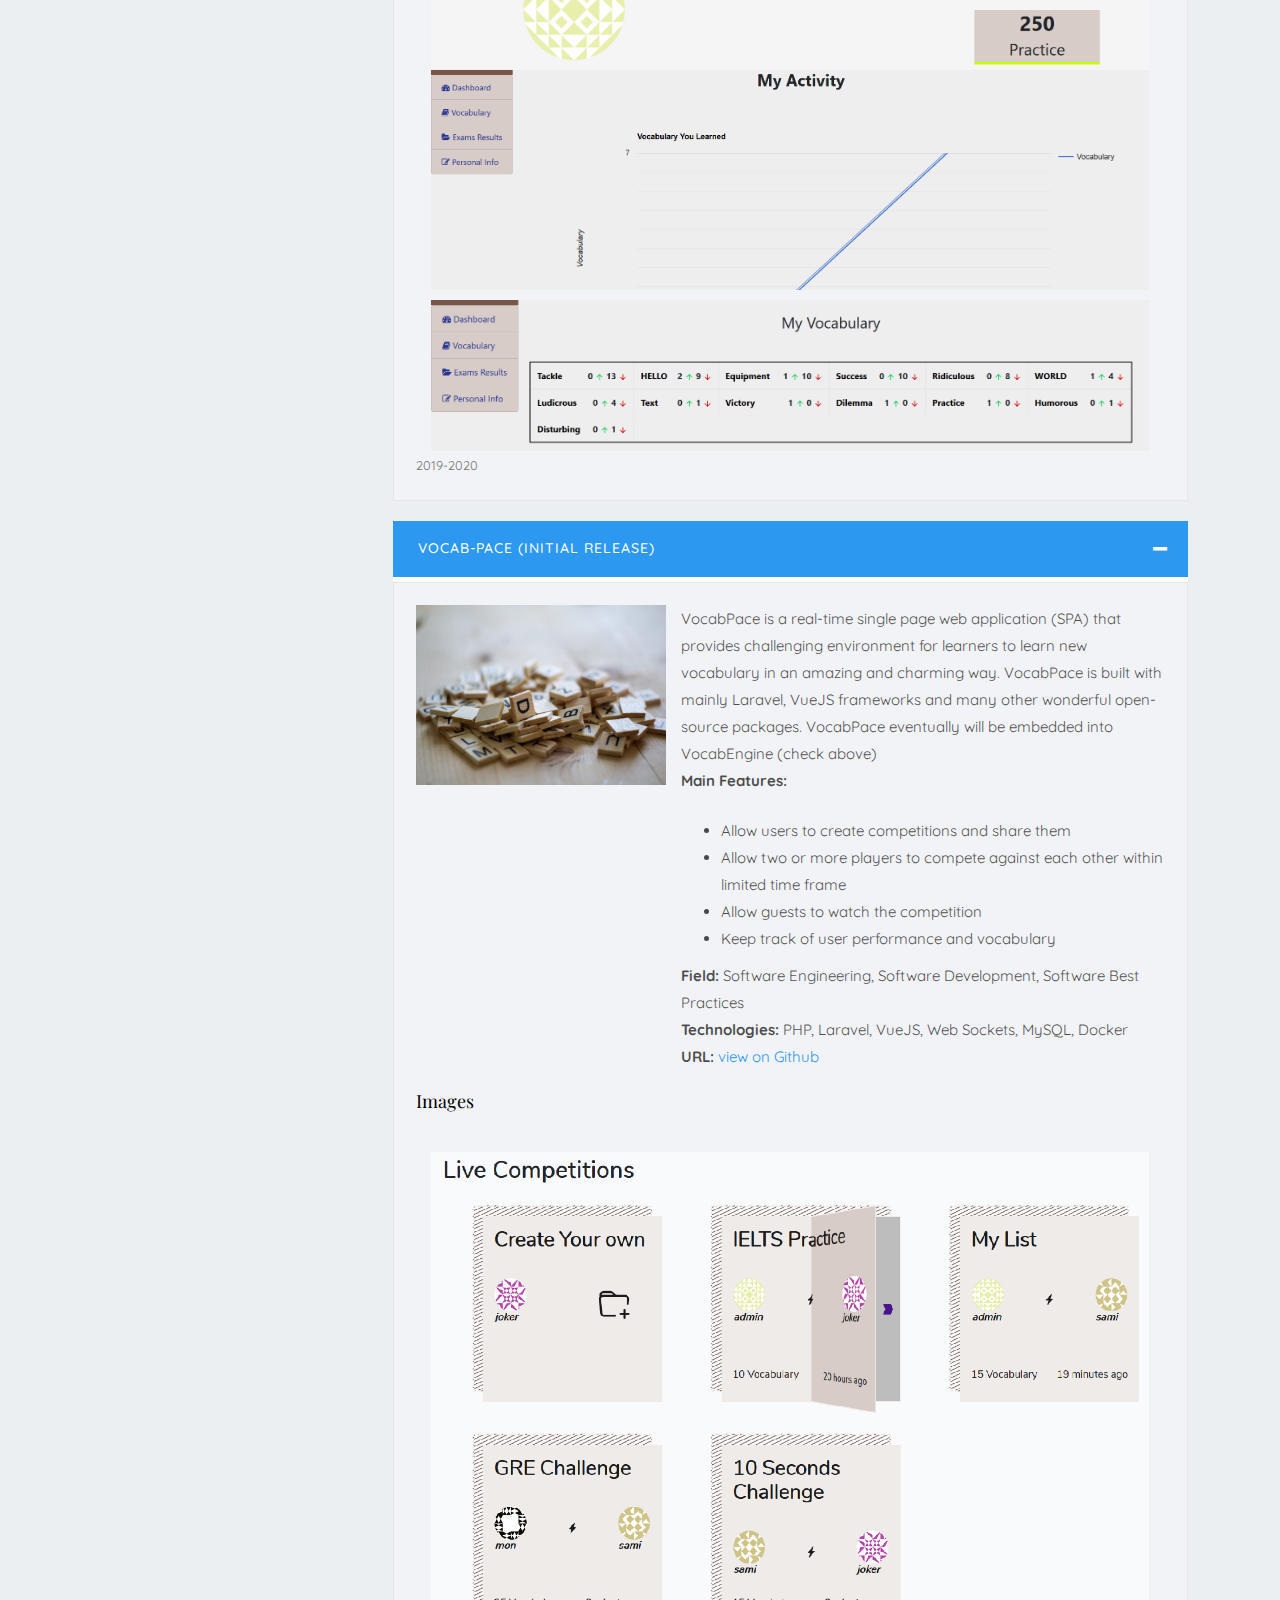
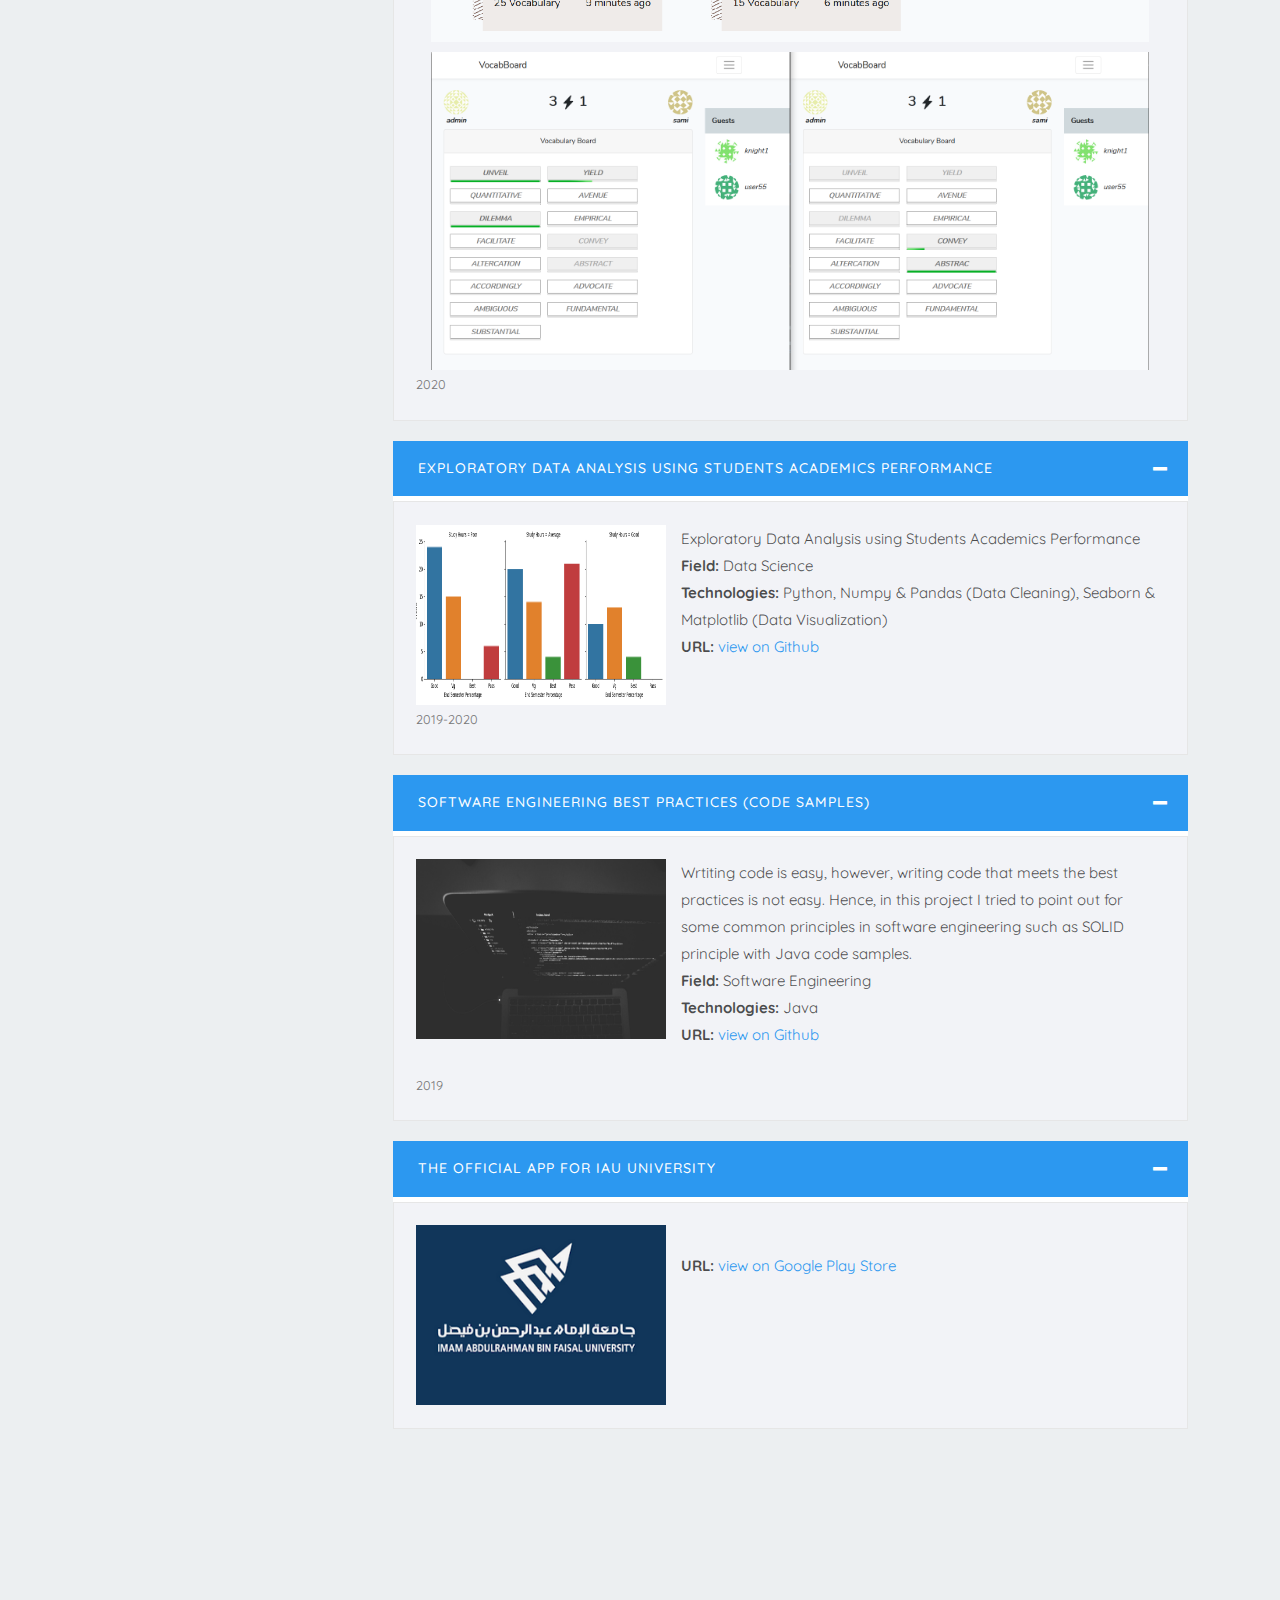
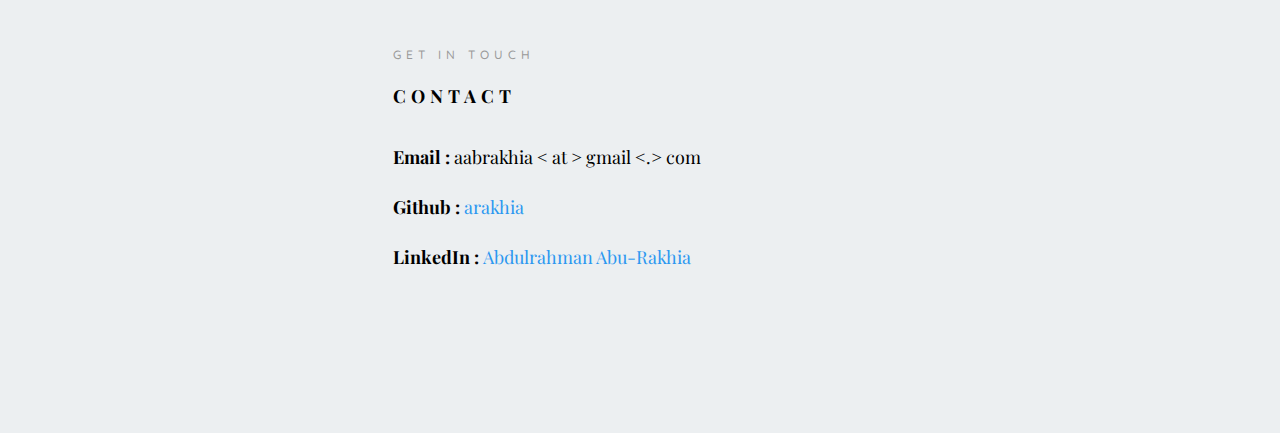
==== commit bc30812a: "Update Profile" ====
--- a/index.html
+++ b/index.html
@@ -290,12 +290,18 @@
 					               <div class="timeline-label">
 					                  <h2><a >Software Developer at BinZomah Group - Dammam, Saudi Arabia </a> <span>August 2020 - Present</span></h2>
 									  <ul>
-										  <li>Worked with a small agile team to deliver solutions based on the business requirements which involved requirements gathering and validation, database design and management, software development and testing</li>
-										  <li>Collaborated with internal teams to investigate bugs (servers, networks, databases) and resolve them</li>
-										  <li>Worked on refactoring of an entire old Laravel project which improved maintainability, scalability, code readability, and decreased user’s complaints rate</li>
-										  <li>Managed groups of junior developers (interns) which involved assigning tasks, mentoring, maintaining milestones, reviewing code/reports, documentation and evaluation</li>
-										  <li>Developed few stored procedures to speed up queries for large reports</li>
-										  <li>Automated manual Admin’s actions with Laravel Queues</li>
+										  <li>Working with a small agile team to deliver solutions based on the business requirements which
+											involved requirements gathering and validation, database design and management, software
+											development and testing</li>
+											<li>Data Cleaning and Reporting for BI projects</li>
+											<li>Managing groups of junior developers (interns) which involved assigning tasks, mentoring, maintaining
+												milestones, reviewing code/reports, documentation and evaluation - BI projects (Power BI)</li>
+											<li>Developing Stored Procedures to speed up queries for large reports</li>
+											<li>Automation of manual Admin’s actions with Laravel Queues</li>
+											<li>Worked on refactoring of an entire old Laravel project which improved maintainability, scalability,
+												code readability, and significantly decreased users’ complaints rate</li>
+											<li>Collaborating with internal teams to investigate bugs (servers, networks, databases) and resolve them
+												(Stack-trace Analysis)</li>
 									  </ul>
 					               </div>
 					            </div>
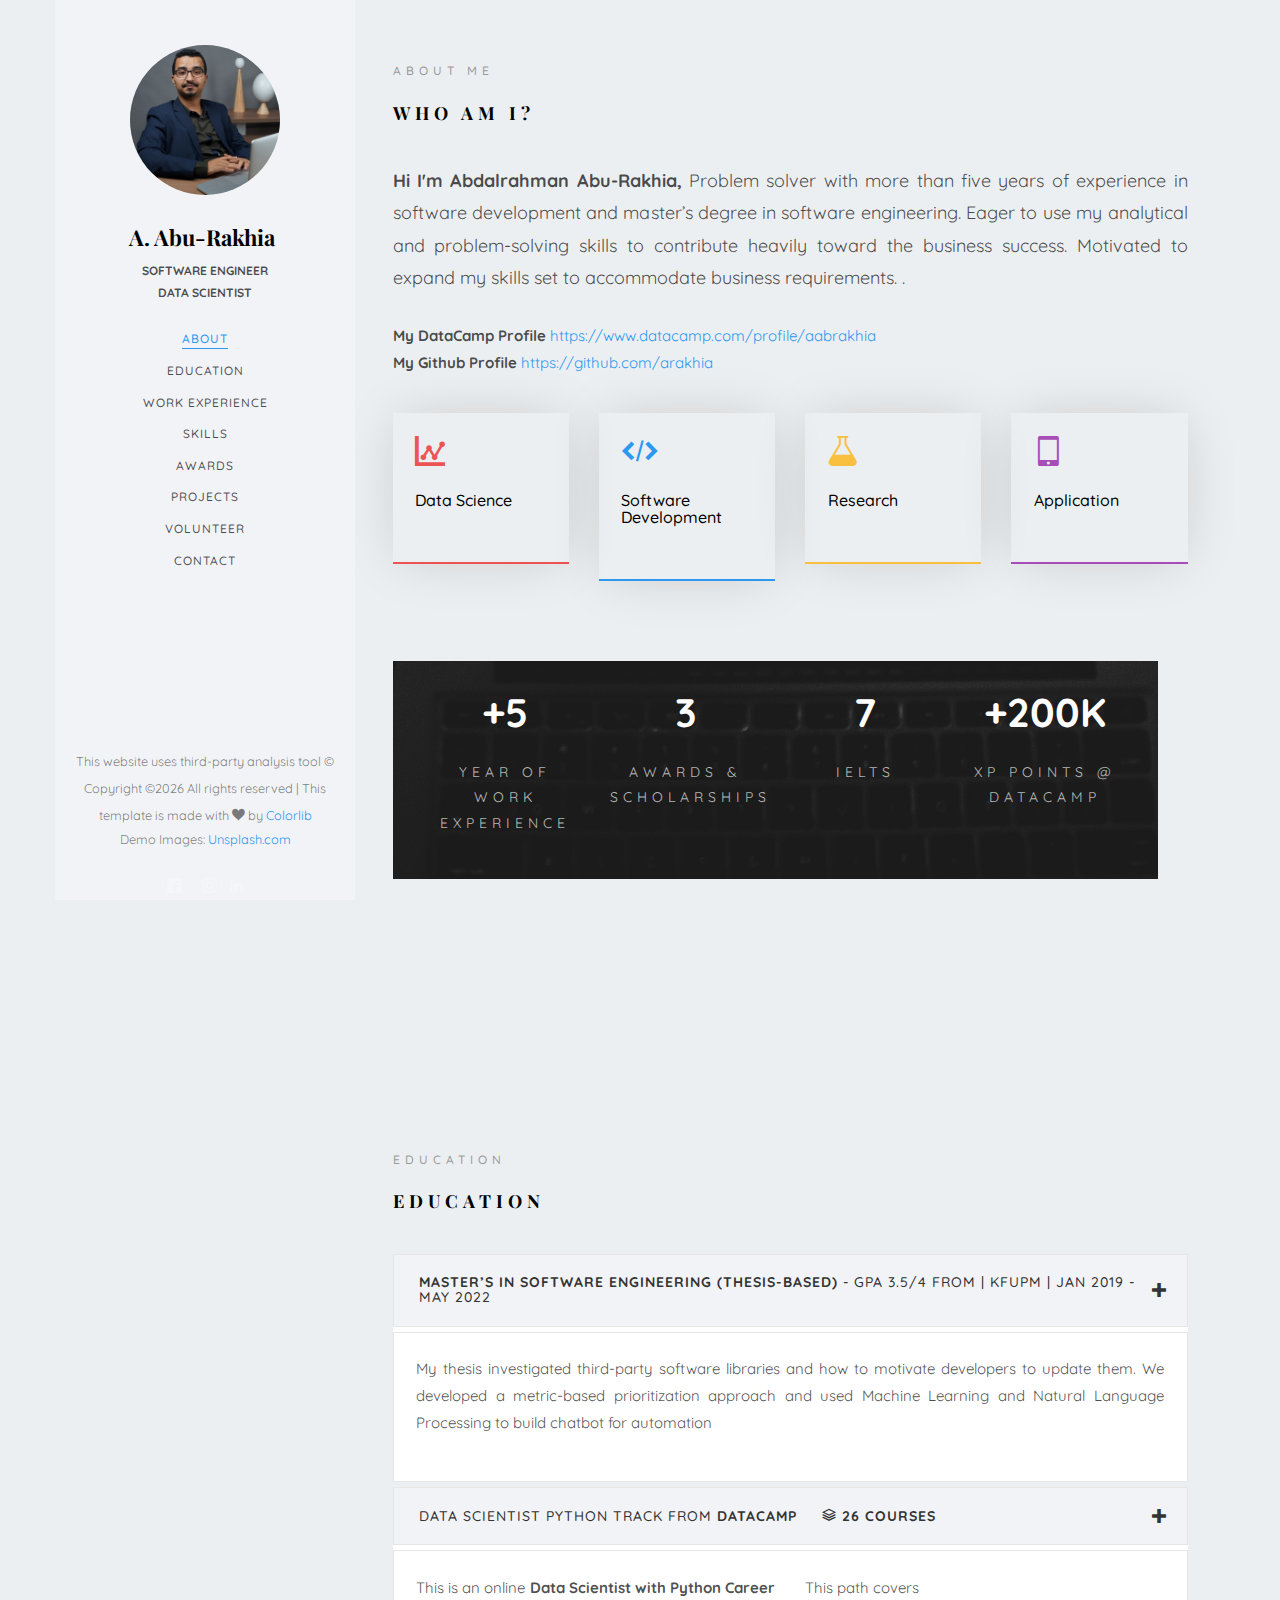
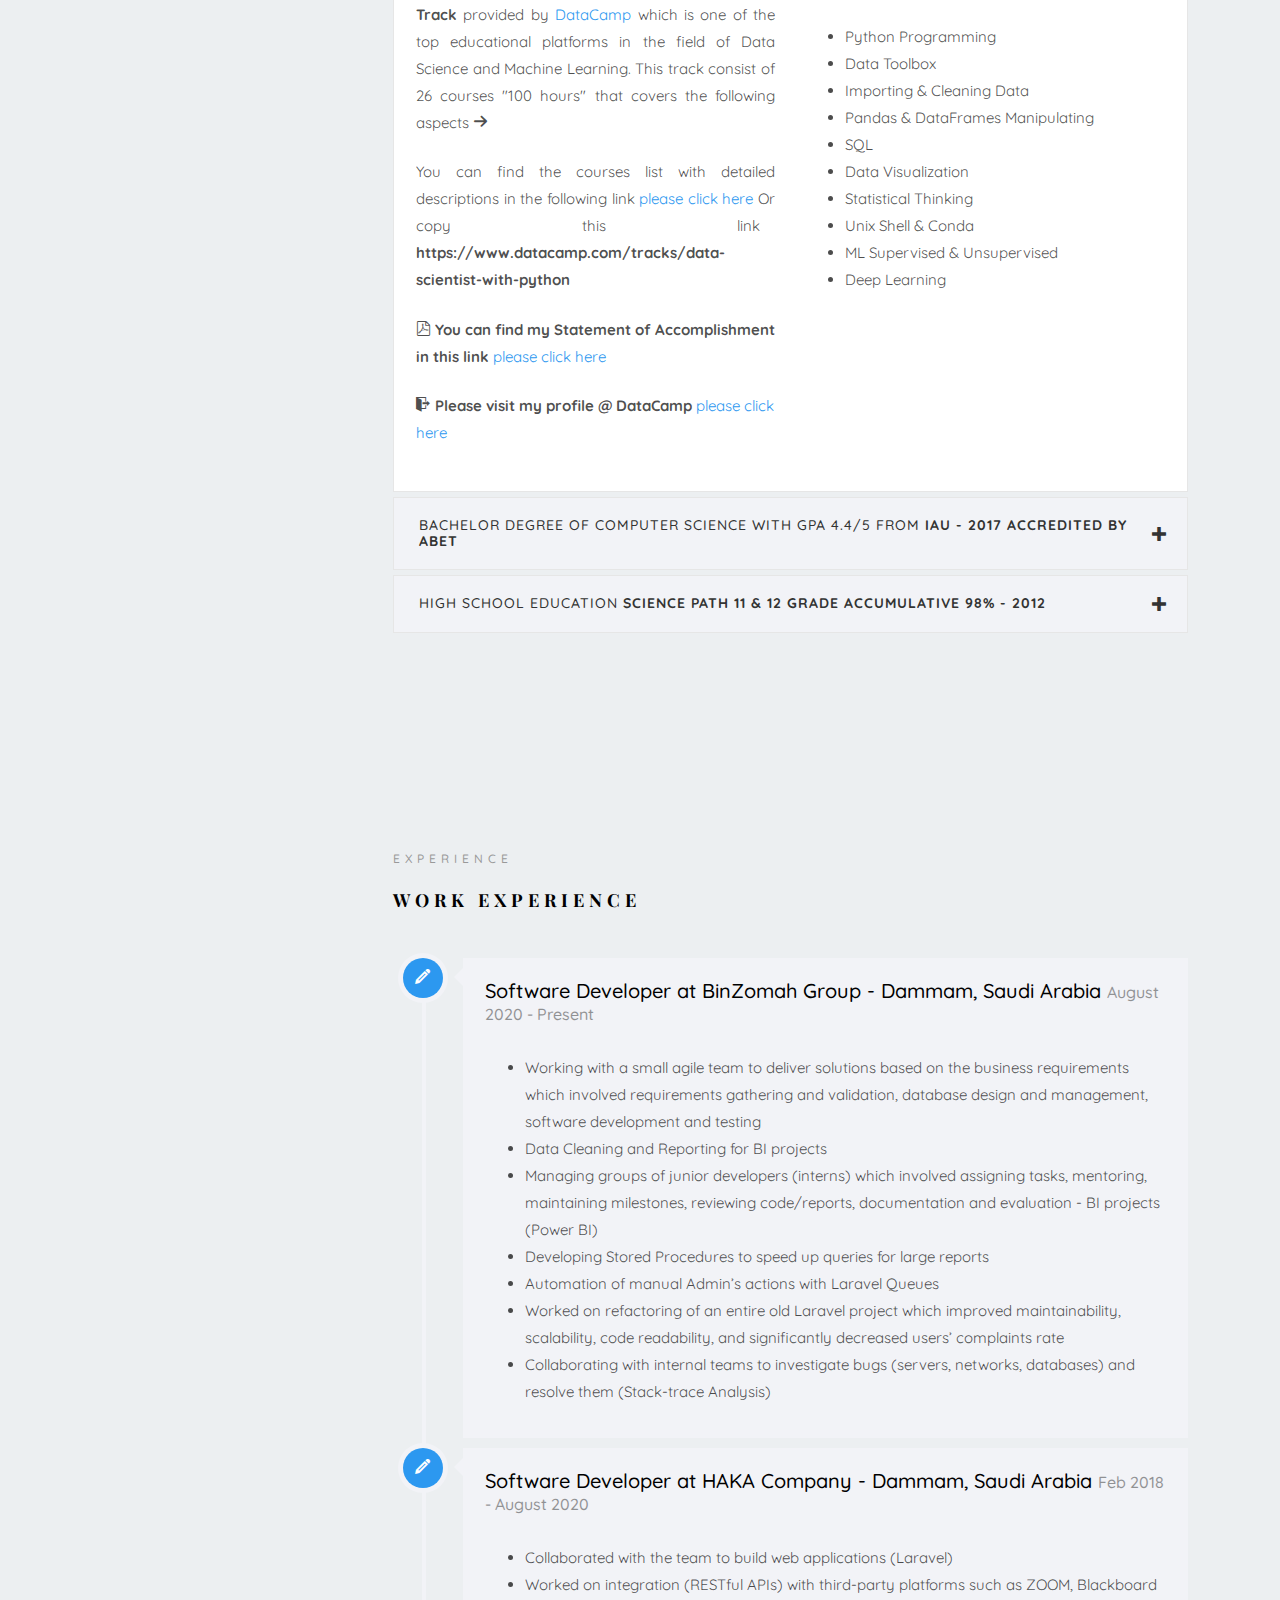
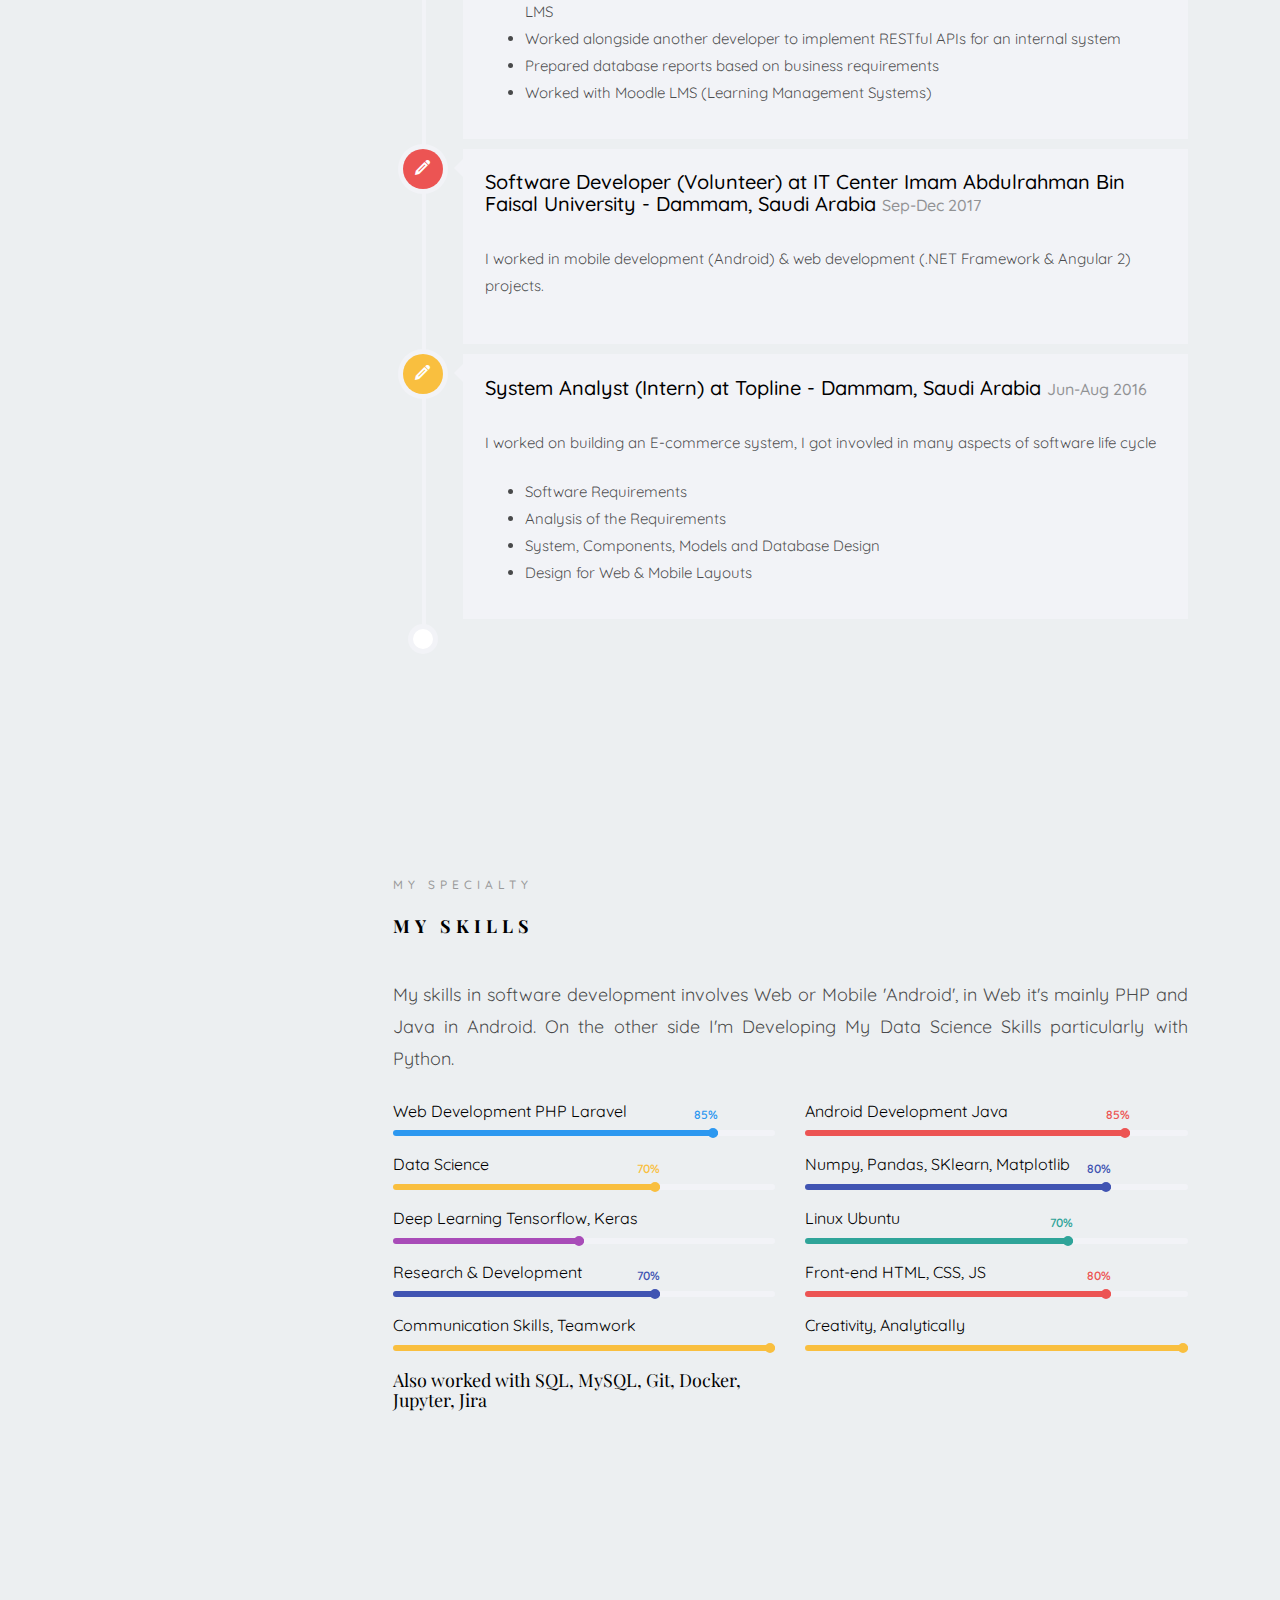
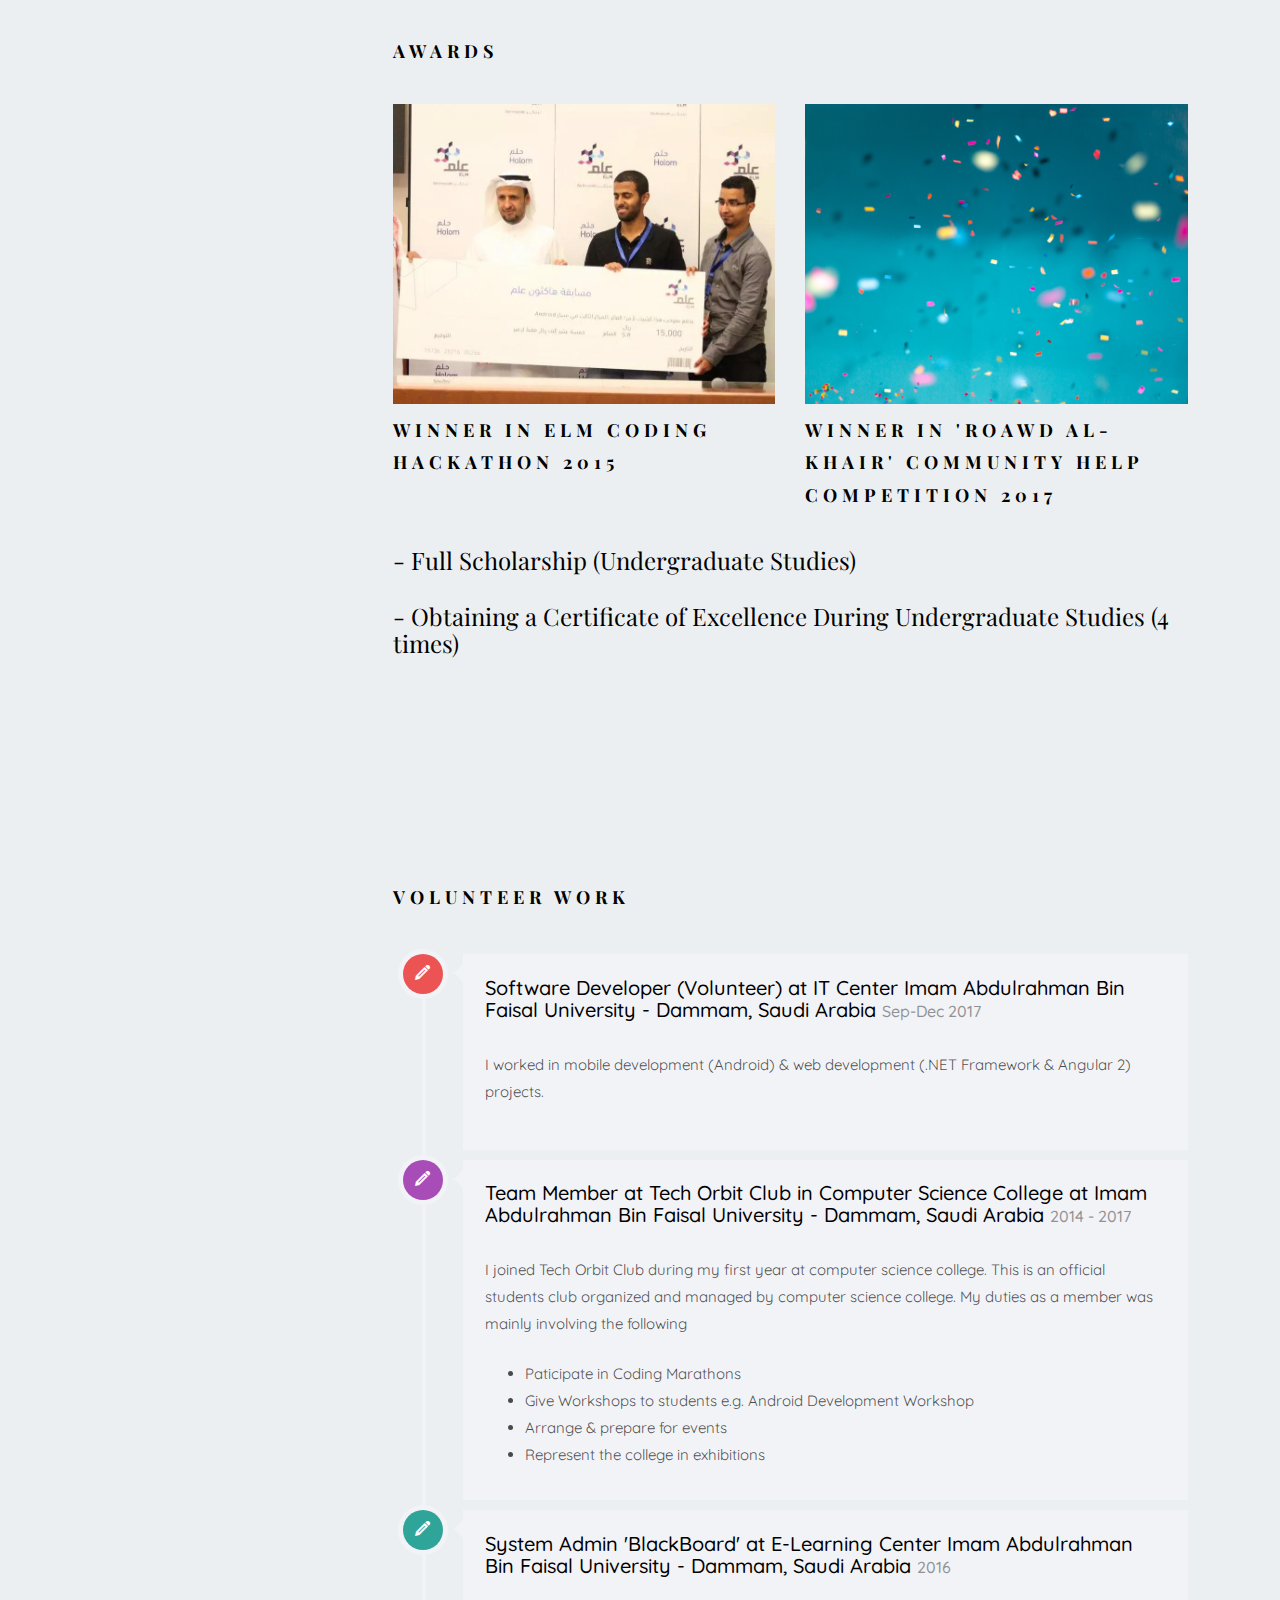
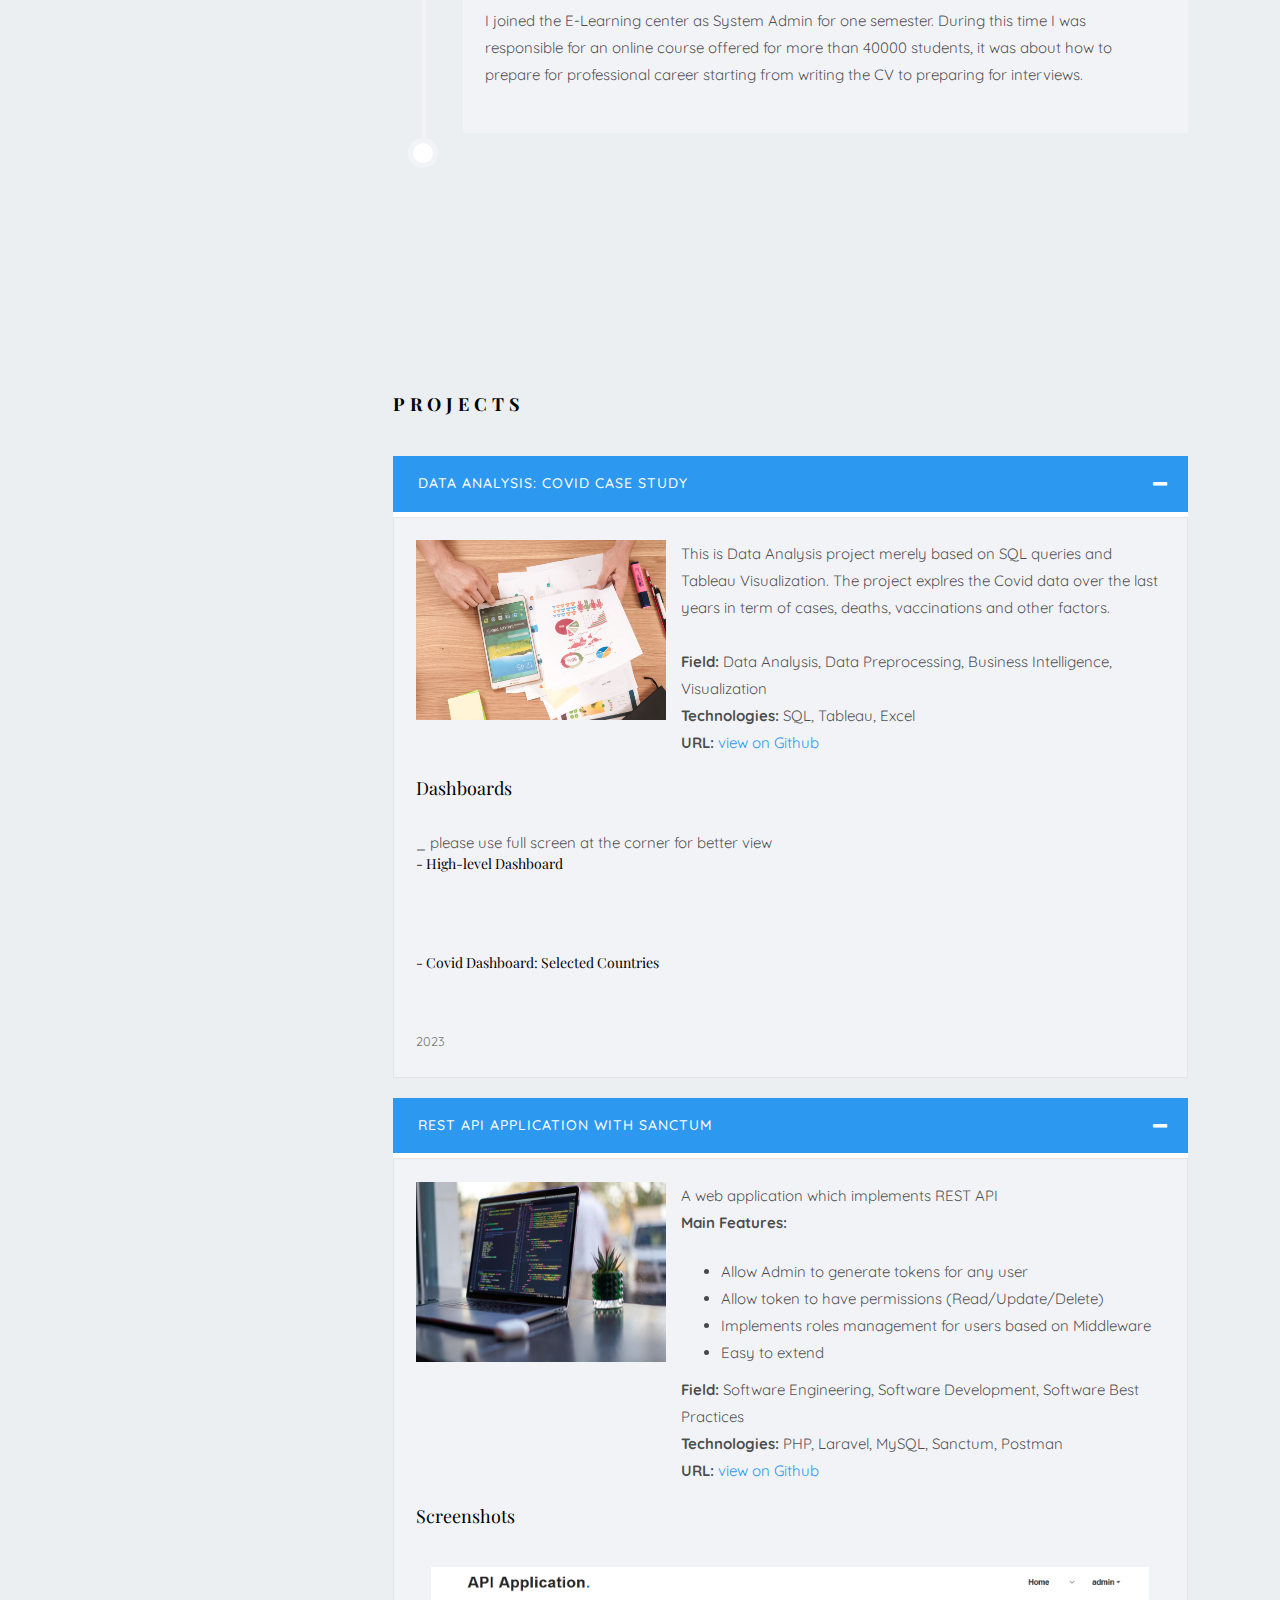
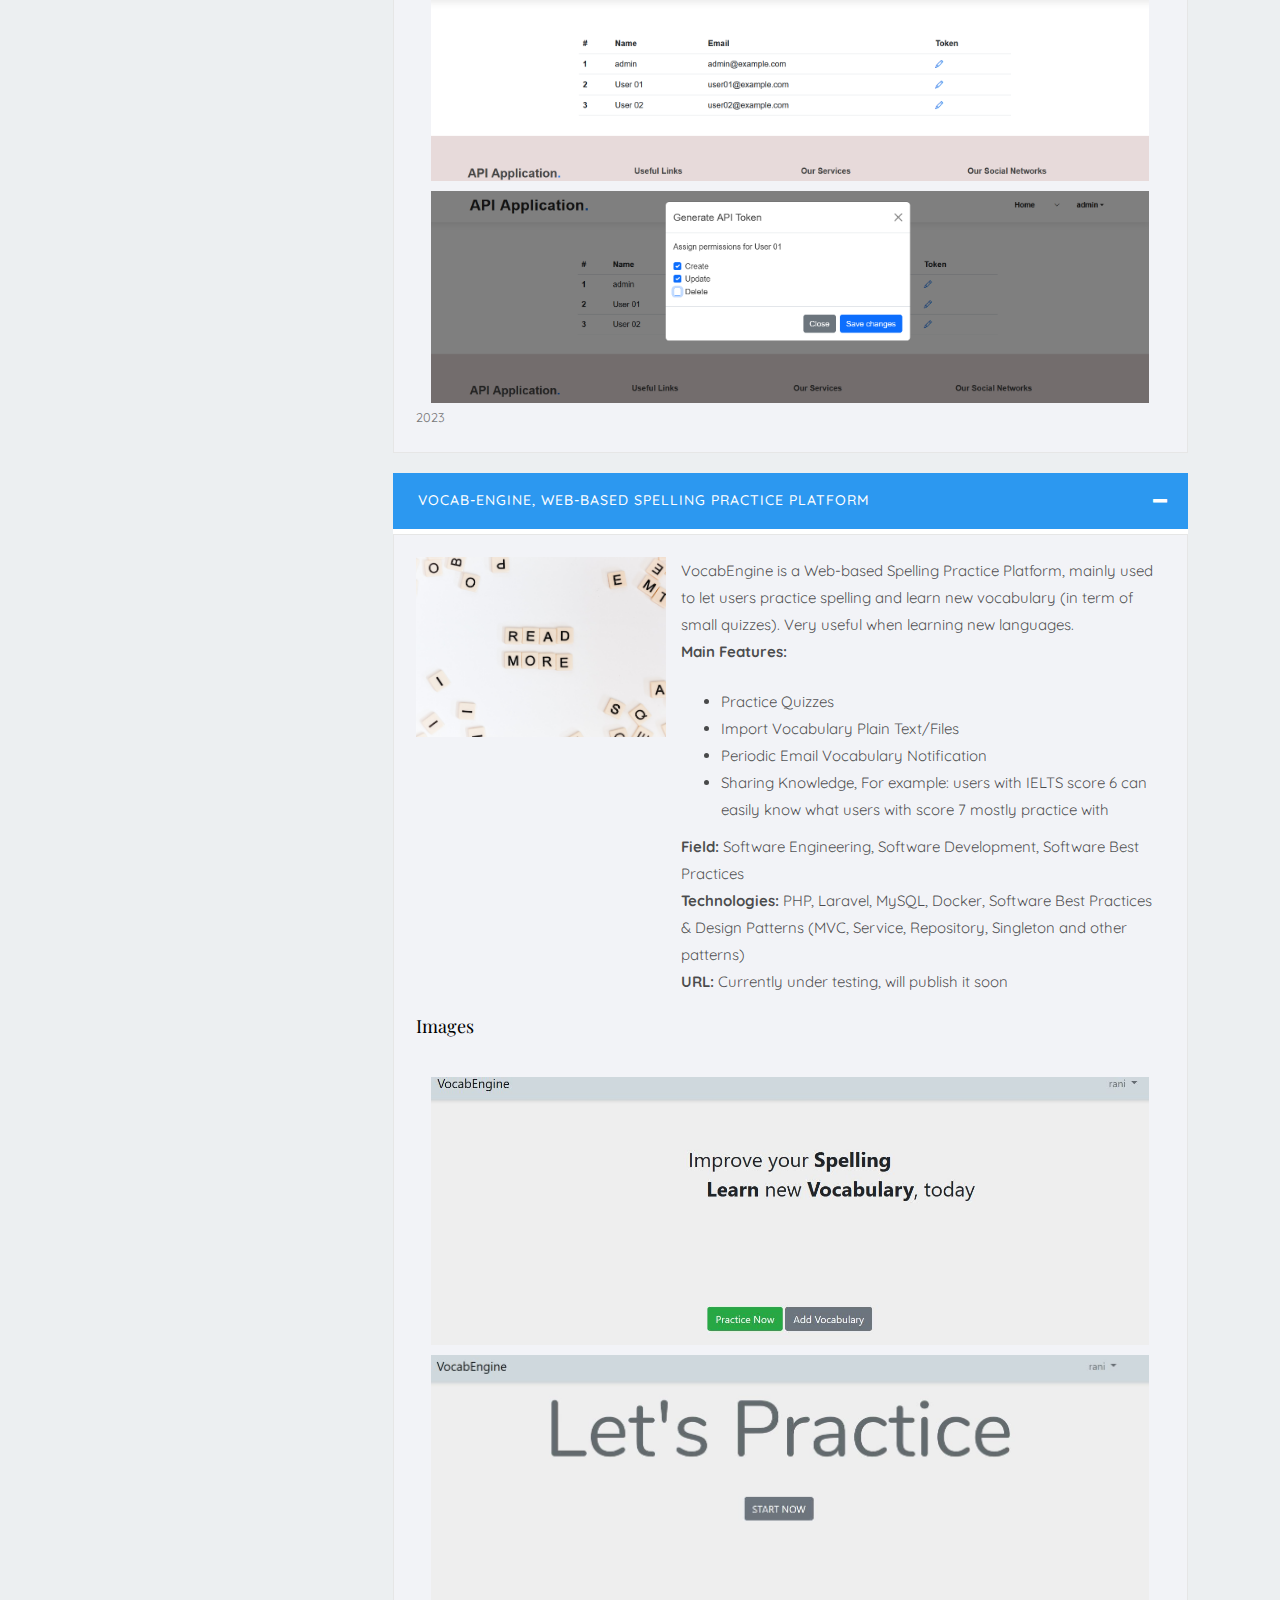
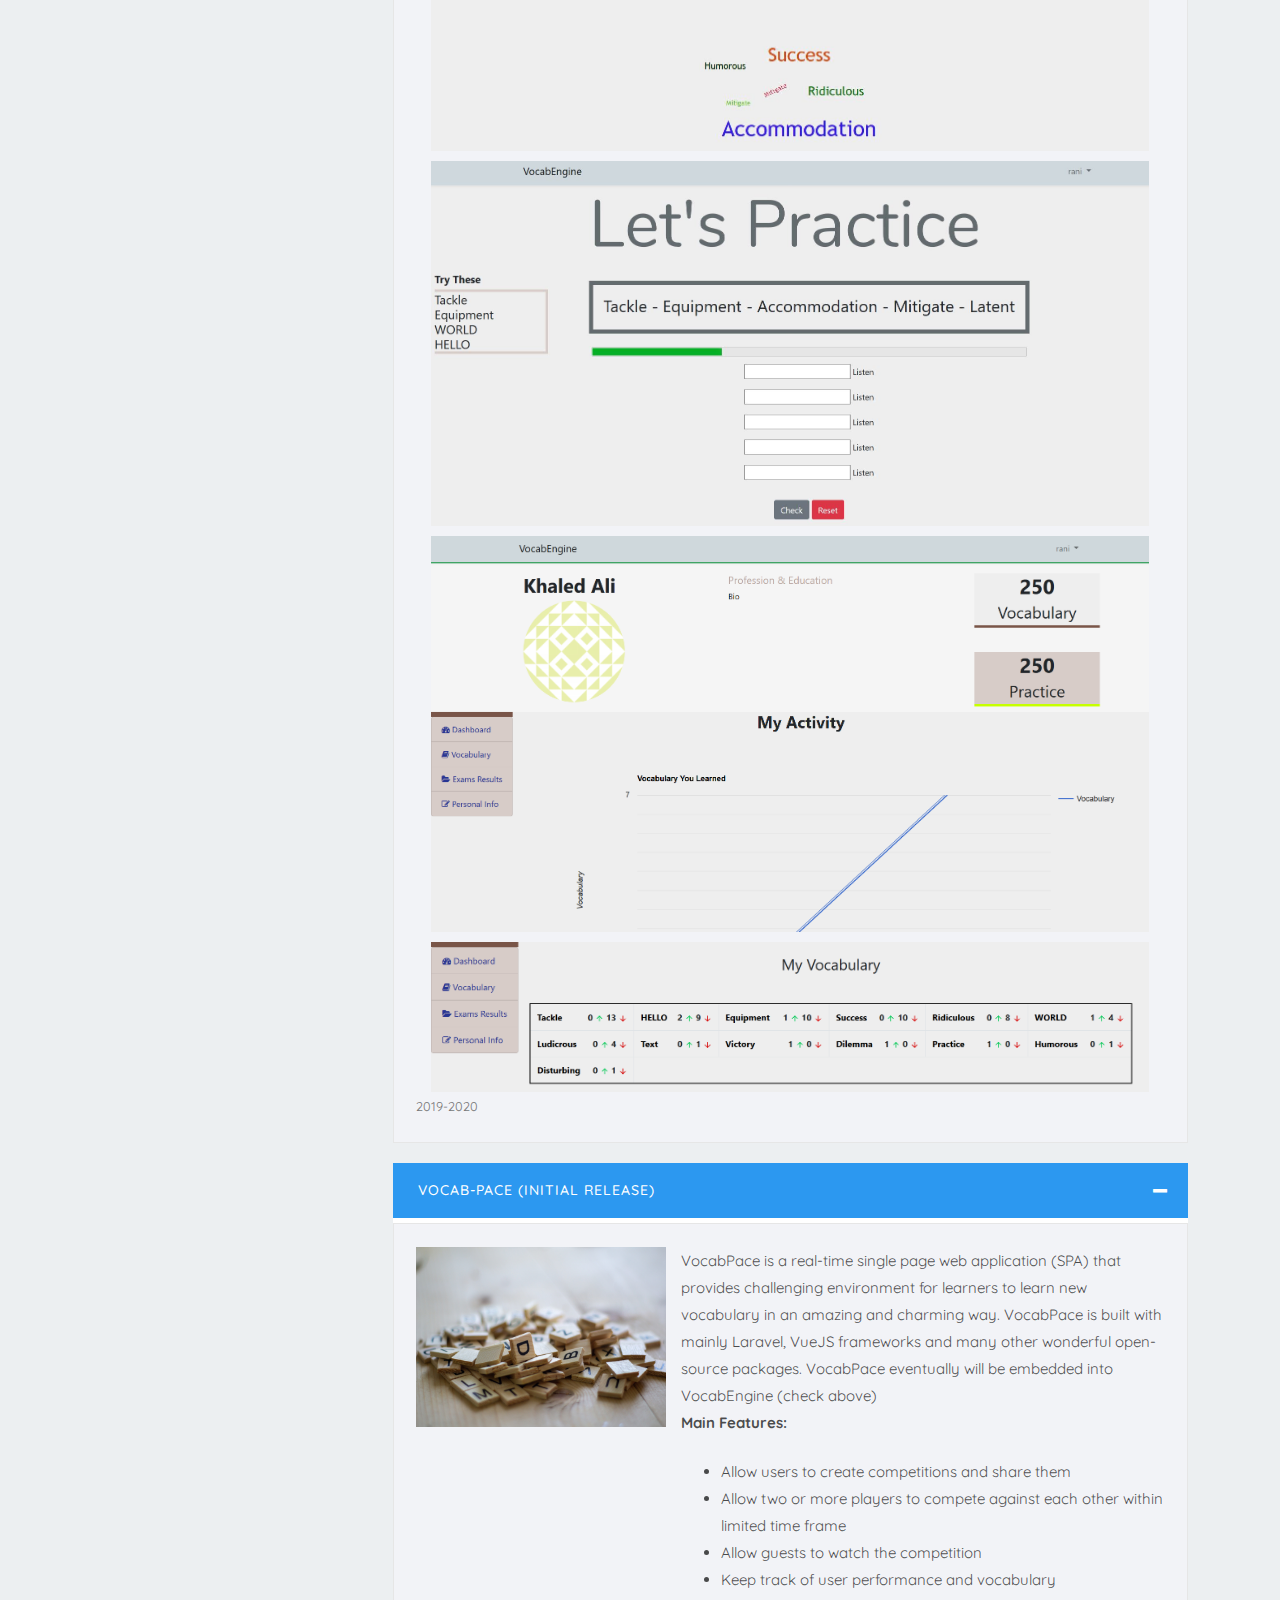
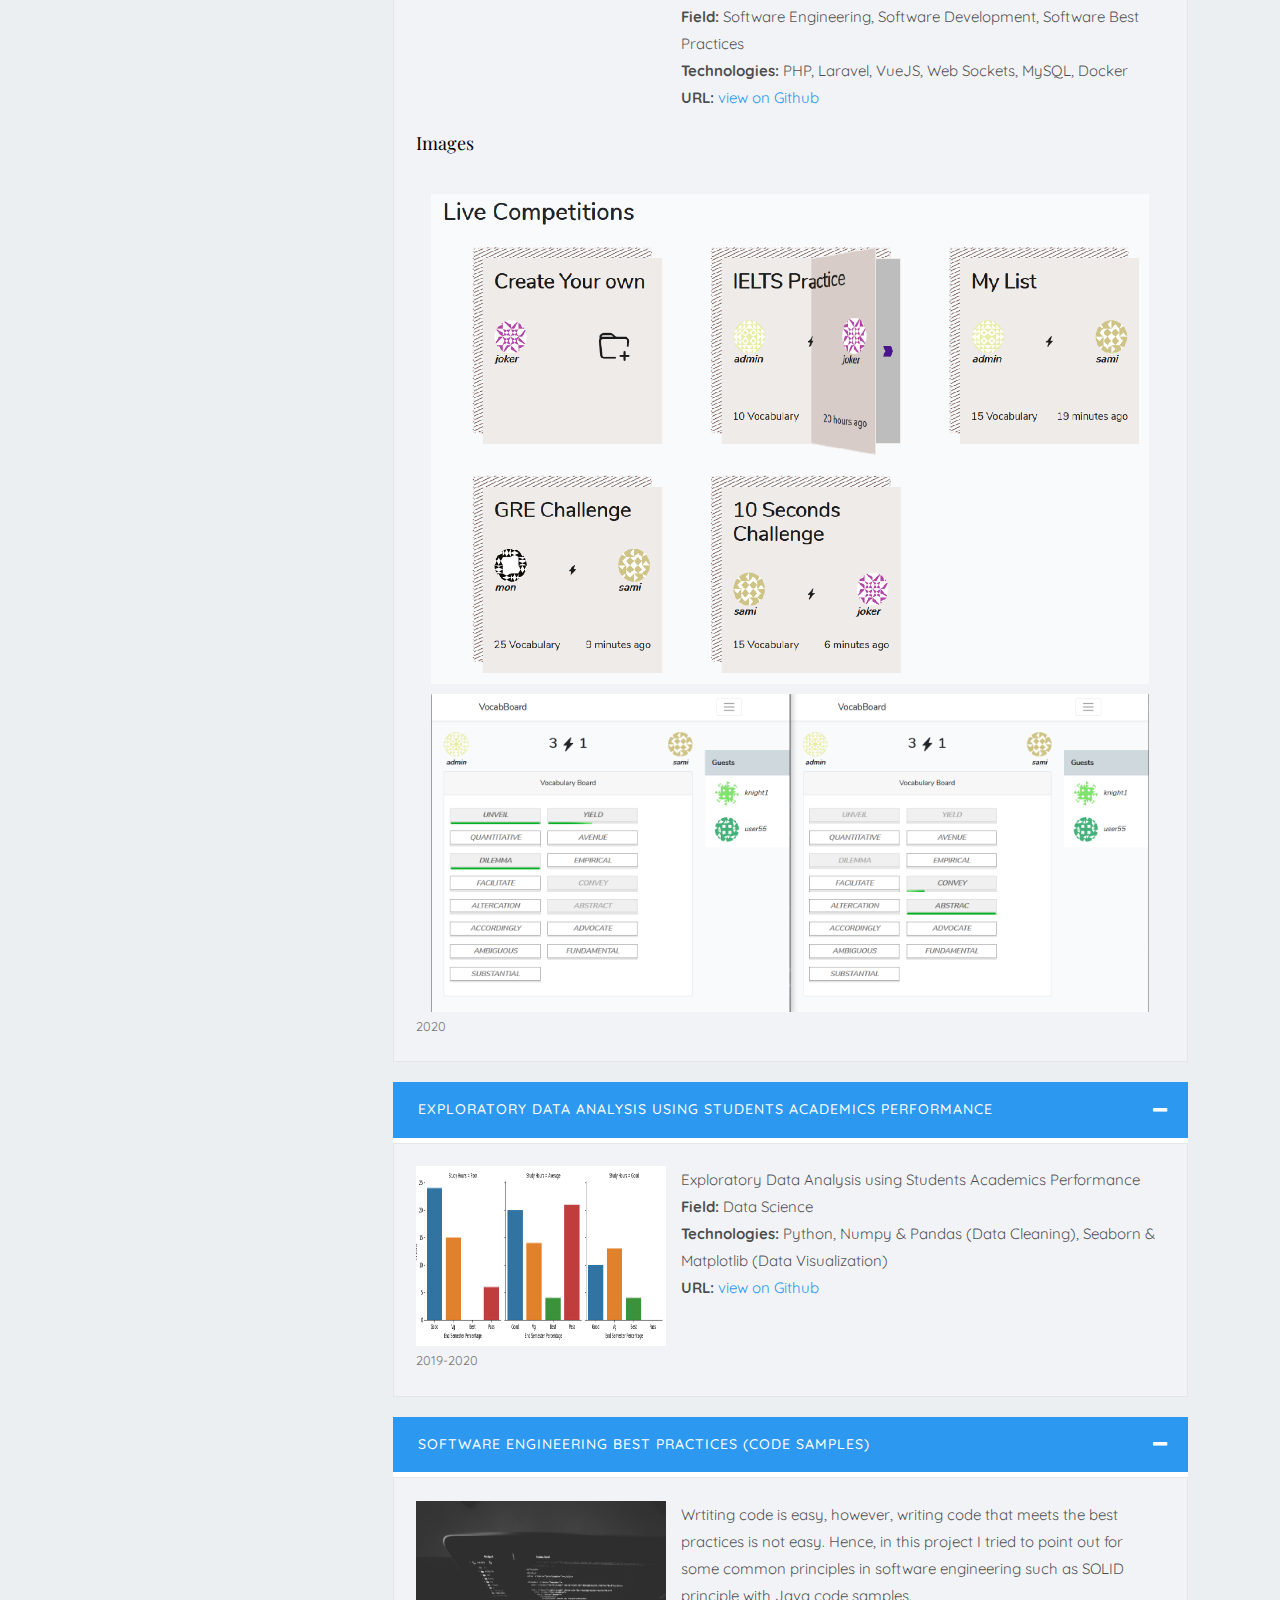
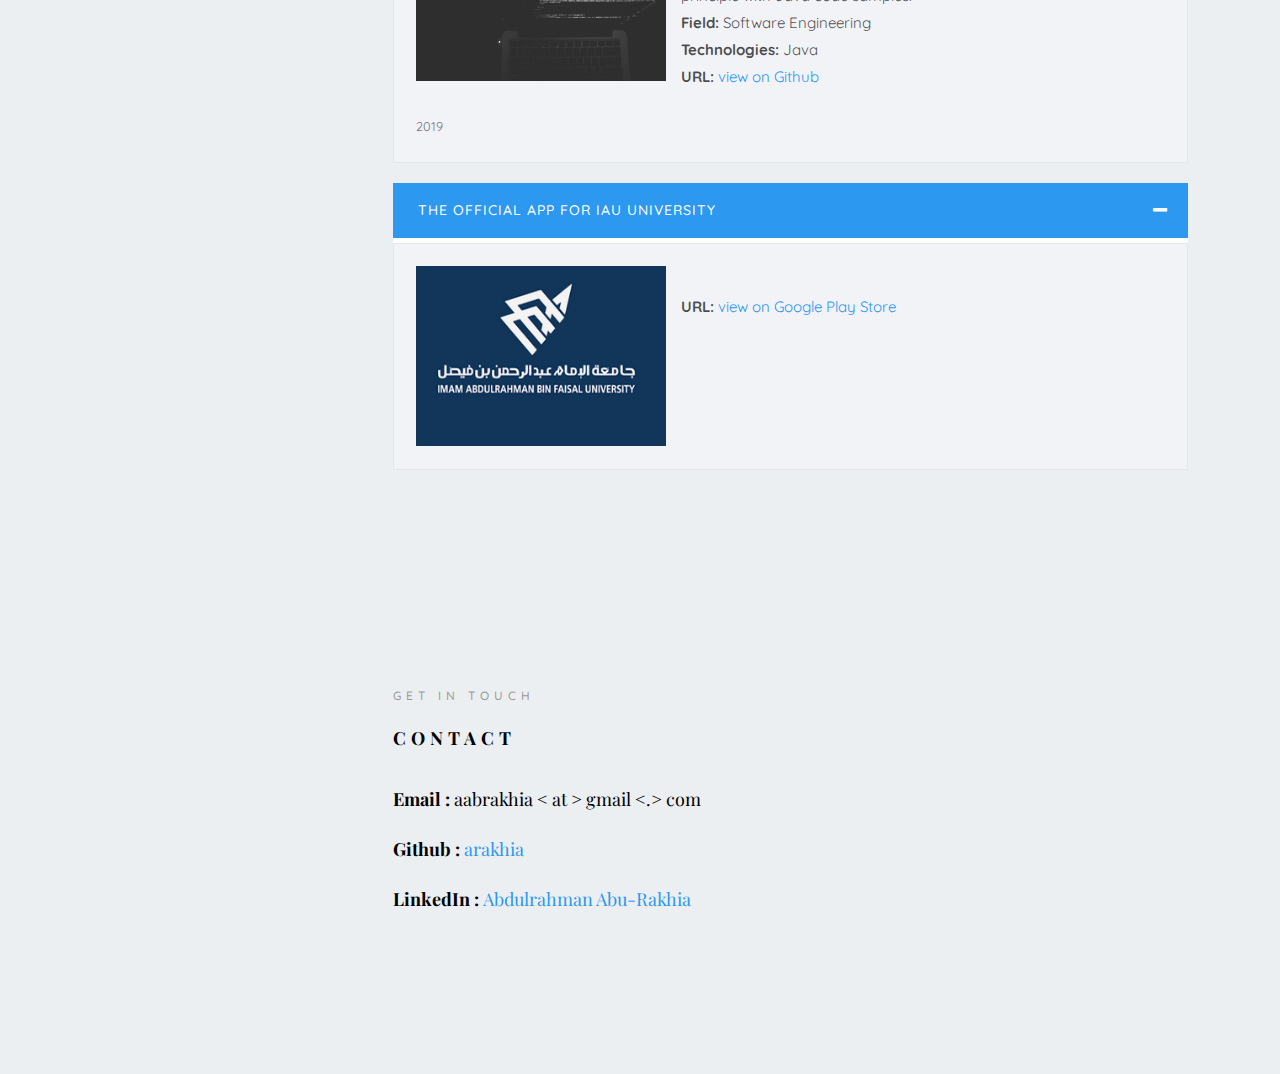
==== commit bd80e393: "Add Covid Analysis Project" ====
--- a/index.html
+++ b/index.html
@@ -101,7 +101,7 @@
 									<div class="about-desc">
 										<span class="heading-meta">About Me</span>
 										<h2 class="colorlib-heading">Who Am I?</h2>
-										<p class="m-bio" ><strong>Hi I'm Abdalrahman Abu-Rakhia,</strong> Problem solver with more than five years of experience in software development and master’s degree in software engineering. Eager to use my analytical and problem-solving skills to contribute heavily toward the business needs. Motivated to expand my skills set to accommodate business requirements.
+										<p class="m-bio" ><strong>Hi I'm Abdalrahman Abu-Rakhia,</strong> Problem solver with more than five years of experience in software development and master’s degree in software engineering. Eager to use my analytical and problem-solving skills to contribute heavily toward the business success. Motivated to expand my skills set to accommodate business requirements.
 
 											<!-- Software Developer with <strong> M.Sc. in Software Engineering </strong> from <strong> KFUPM University</strong> and <strong>B.Sc. in Computer Science (Hons)</strong> from <strong>IAU University</strong>. 
 											I have good experience in <strong>software development</strong> Web & Mobile. I have been developing my skills in <strong>Data Science & Machine Learning</strong>. 
@@ -623,6 +623,66 @@
 							<div class="fancy-collapse-panel">
 								<div class="panel-group" id="accordion" role="tablist" aria-multiselectable="true">
 									<div class="panel panel-default">
+										<div class="panel-heading" role="tab" id="headingOne0">
+											<h4 class="panel-title">
+												<a data-toggle="collapse" data-parent="#accordion" href="#covid_data_analysis" aria-expanded="true" aria-controls="covid_data_analysis"> 
+													Data Analysis: Covid Case Study
+												</a>
+											</h4>
+										</div>
+										<div id="covid_data_analysis" class="panel-collapse collapse in" role="tabpanel" aria-labelledby="headingOne0" style="background-color: rgb(242, 243, 247);">
+											<div class="panel-body">
+											<div class="row">
+												<div class="col-md-12" >
+													<div class="container-fluid">
+														<div class="row">
+															<div class="col-12 mt-3" >
+																<div class="card" >
+																	<div class="horizantal-view">
+																		<div>
+																			<img src="images/covid_data_analysis_project_icon.jpg" width="250" height="180" alt="">
+																		</div>
+																		<div class="card-body" style="padding-left: 15px;">
+																			<p class="card-text"> 
+																				This is Data Analysis project merely based on SQL queries and Tableau Visualization. The project explres the Covid data over the last years in term of cases, deaths, vaccinations and other factors. 
+																				<br> <br>
+																				<b>Field: </b> Data Analysis, Data Preprocessing, Business Intelligence, Visualization <br>
+																				<b>Technologies: </b> SQL, Tableau, Excel<br>
+																				<b>URL: </b> <span> <a target="_blank" rel="noopener noreferrer" href="https://github.com/arakhia/Covid-Data-Analysis"> view on Github </a>  </span>
+																			</p>
+																		</div>
+																	</div>
+																	<div>
+																		<h4>Dashboards</h4> <span>_ please use full screen at the corner for better view</span>
+																		
+																		<h5> - High-level Dashboard</h5>
+																		<div class='tableauPlaceholder' id='viz1680031572880' style='position: relative'><noscript><a href='#'><img alt='Dashboard 1 ' src='https:&#47;&#47;public.tableau.com&#47;static&#47;images&#47;Co&#47;CovidDataAnalysis_16798160109840&#47;Dashboard1&#47;1_rss.png' style='border: none' /></a></noscript><object class='tableauViz'  style='display:none;'><param name='host_url' value='https%3A%2F%2Fpublic.tableau.com%2F' /> <param name='embed_code_version' value='3' /> <param name='site_root' value='' /><param name='name' value='CovidDataAnalysis_16798160109840&#47;Dashboard1' /><param name='tabs' value='no' /><param name='toolbar' value='yes' /><param name='static_image' value='https:&#47;&#47;public.tableau.com&#47;static&#47;images&#47;Co&#47;CovidDataAnalysis_16798160109840&#47;Dashboard1&#47;1.png' /> <param name='animate_transition' value='yes' /><param name='display_static_image' value='yes' /><param name='display_spinner' value='yes' /><param name='display_overlay' value='yes' /><param name='display_count' value='yes' /><param name='language' value='en-US' /></object></div>                <script type='text/javascript'>                    var divElement = document.getElementById('viz1680031572880');                    var vizElement = divElement.getElementsByTagName('object')[0];                    if ( divElement.offsetWidth > 800 ) { vizElement.style.width='100%';vizElement.style.height=(divElement.offsetWidth*0.75)+'px';} else if ( divElement.offsetWidth > 500 ) { vizElement.style.width='100%';vizElement.style.height=(divElement.offsetWidth*0.75)+'px';} else { vizElement.style.width='100%';vizElement.style.height='1177px';}                     var scriptElement = document.createElement('script');                    scriptElement.src = 'https://public.tableau.com/javascripts/api/viz_v1.js';                    vizElement.parentNode.insertBefore(scriptElement, vizElement);                </script>
+																		<br> <br>
+																		<h5> - Covid Dashboard: Selected Countries</h5>
+																		<div class='tableauPlaceholder' id='viz1680474742401' style='position: relative'><noscript><a href='#'><img alt='Selected Countries Dashboard ' src='https:&#47;&#47;public.tableau.com&#47;static&#47;images&#47;Co&#47;CovidDataAnalysis_SelectedCountries&#47;SelectedCountriesDashboard&#47;1_rss.png' style='border: none' /></a></noscript><object class='tableauViz'  style='display:none;'><param name='host_url' value='https%3A%2F%2Fpublic.tableau.com%2F' /> <param name='embed_code_version' value='3' /> <param name='site_root' value='' /><param name='name' value='CovidDataAnalysis_SelectedCountries&#47;SelectedCountriesDashboard' /><param name='tabs' value='no' /><param name='toolbar' value='yes' /><param name='static_image' value='https:&#47;&#47;public.tableau.com&#47;static&#47;images&#47;Co&#47;CovidDataAnalysis_SelectedCountries&#47;SelectedCountriesDashboard&#47;1.png' /> <param name='animate_transition' value='yes' /><param name='display_static_image' value='yes' /><param name='display_spinner' value='yes' /><param name='display_overlay' value='yes' /><param name='display_count' value='yes' /><param name='language' value='en-US' /><param name='filter' value='publish=yes' /></object></div>                <script type='text/javascript'>                    var divElement = document.getElementById('viz1680474742401');                    var vizElement = divElement.getElementsByTagName('object')[0];                    if ( divElement.offsetWidth > 800 ) { vizElement.style.width='100%';vizElement.style.height=(divElement.offsetWidth*0.75)+'px';} else if ( divElement.offsetWidth > 500 ) { vizElement.style.width='100%';vizElement.style.height=(divElement.offsetWidth*0.75)+'px';} else { vizElement.style.width='100%';vizElement.style.height='1277px';}                     var scriptElement = document.createElement('script');                    scriptElement.src = 'https://public.tableau.com/javascripts/api/viz_v1.js';                    vizElement.parentNode.insertBefore(scriptElement, vizElement);                </script>
+
+																	</div>
+																	<br>
+																	<div class="card-footer">
+																		<small class="text-muted">2023</small>
+																	</div>
+																</div>
+															</div>
+														</div>
+													</div>
+												</div>
+												</div>
+											</div>
+										</div>
+									</div>
+								</div>
+							</div>
+							<!-- End Project -->
+
+							<!-- Start Project -->
+							<div class="fancy-collapse-panel">
+								<div class="panel-group" id="accordion" role="tablist" aria-multiselectable="true">
+									<div class="panel panel-default">
 										<div class="panel-heading" role="tab" id="headingOne">
 											<h4 class="panel-title">
 												<a data-toggle="collapse" data-parent="#accordion" href="#rest_api_project" aria-expanded="true" aria-controls="rest_api_project"> 
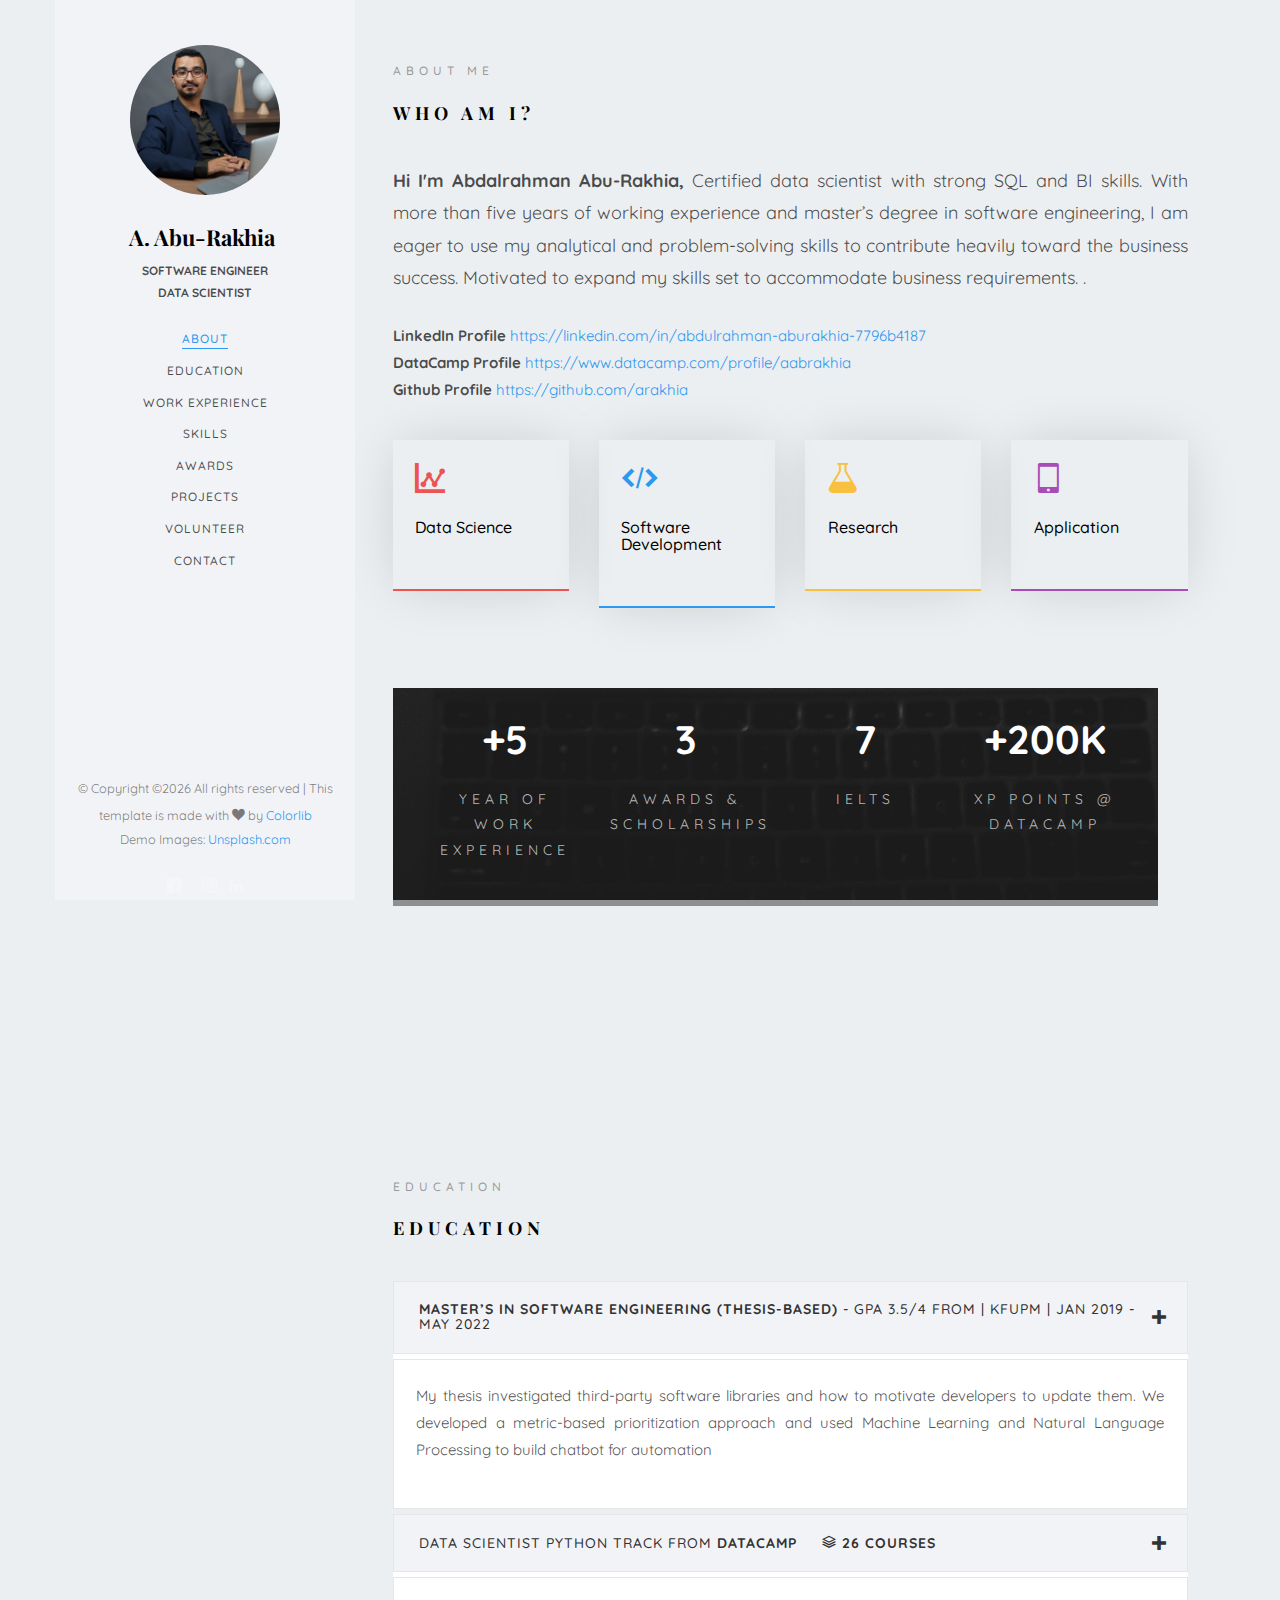
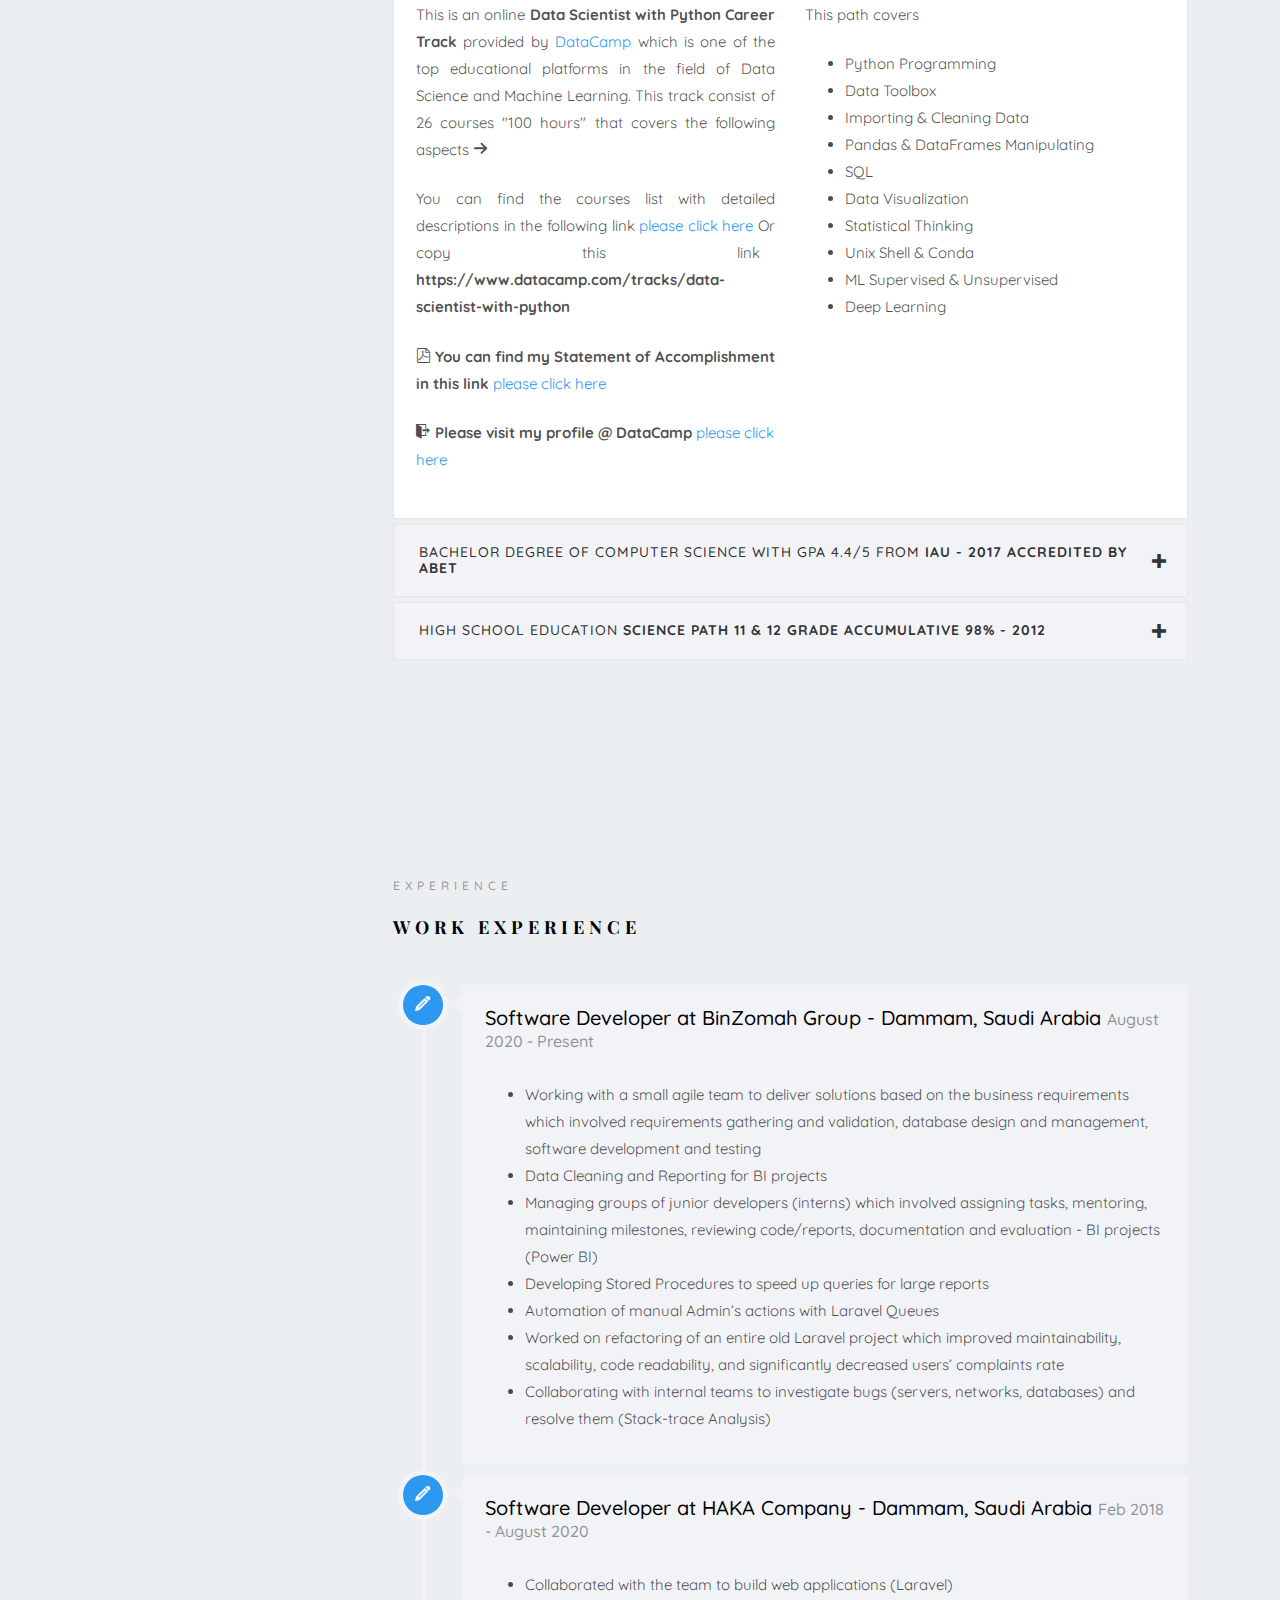
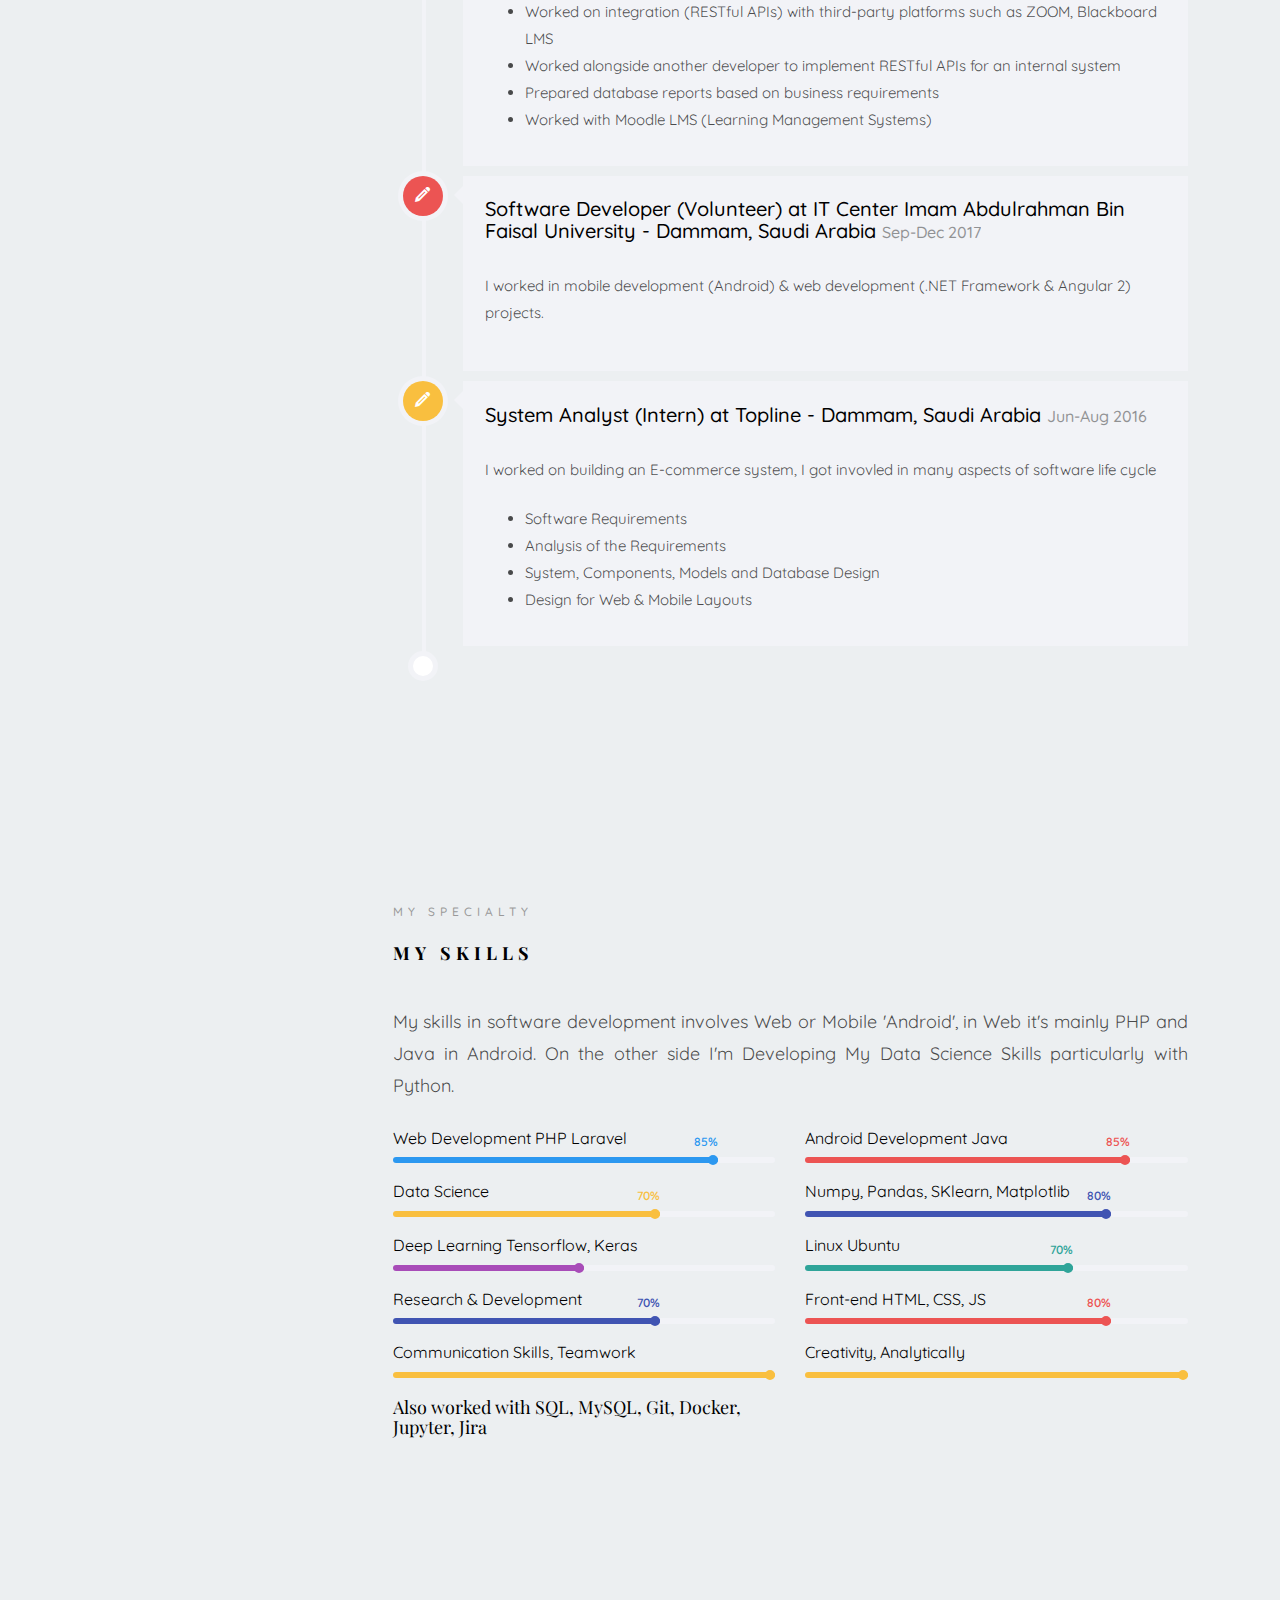
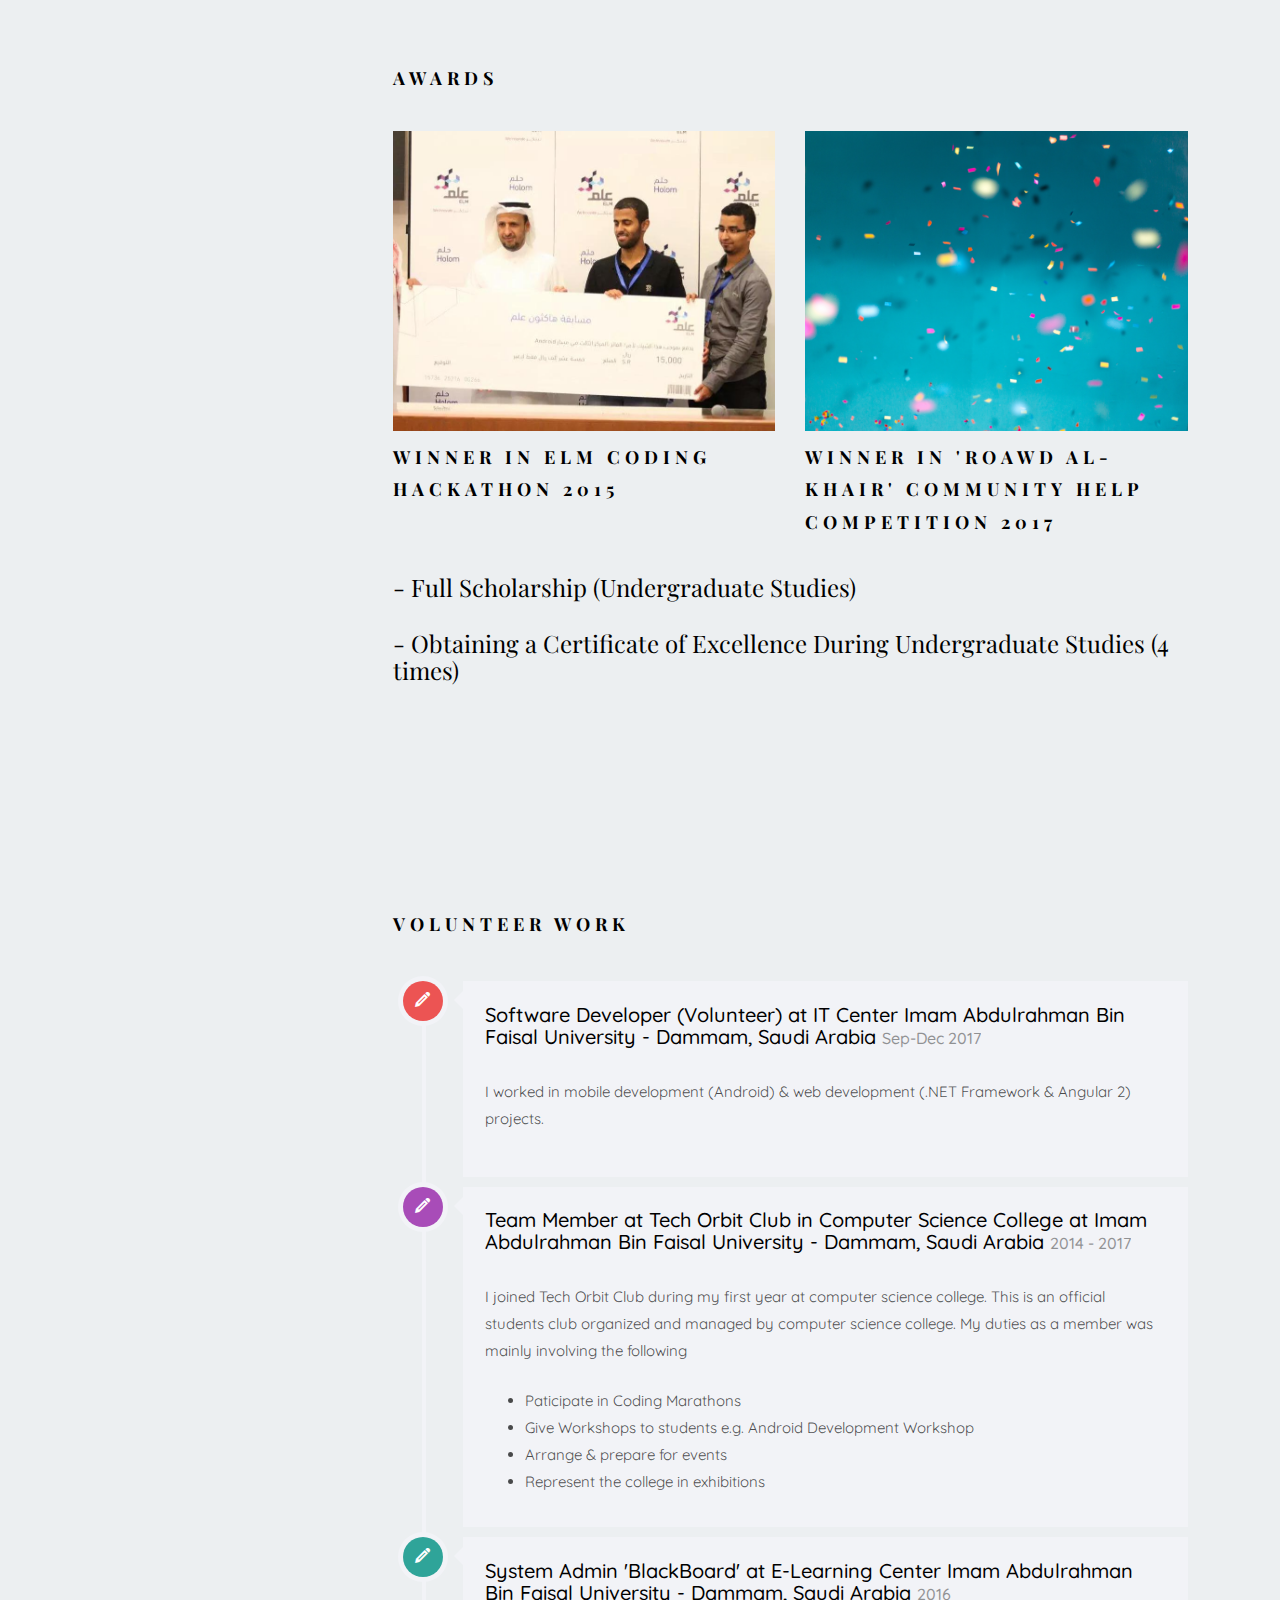
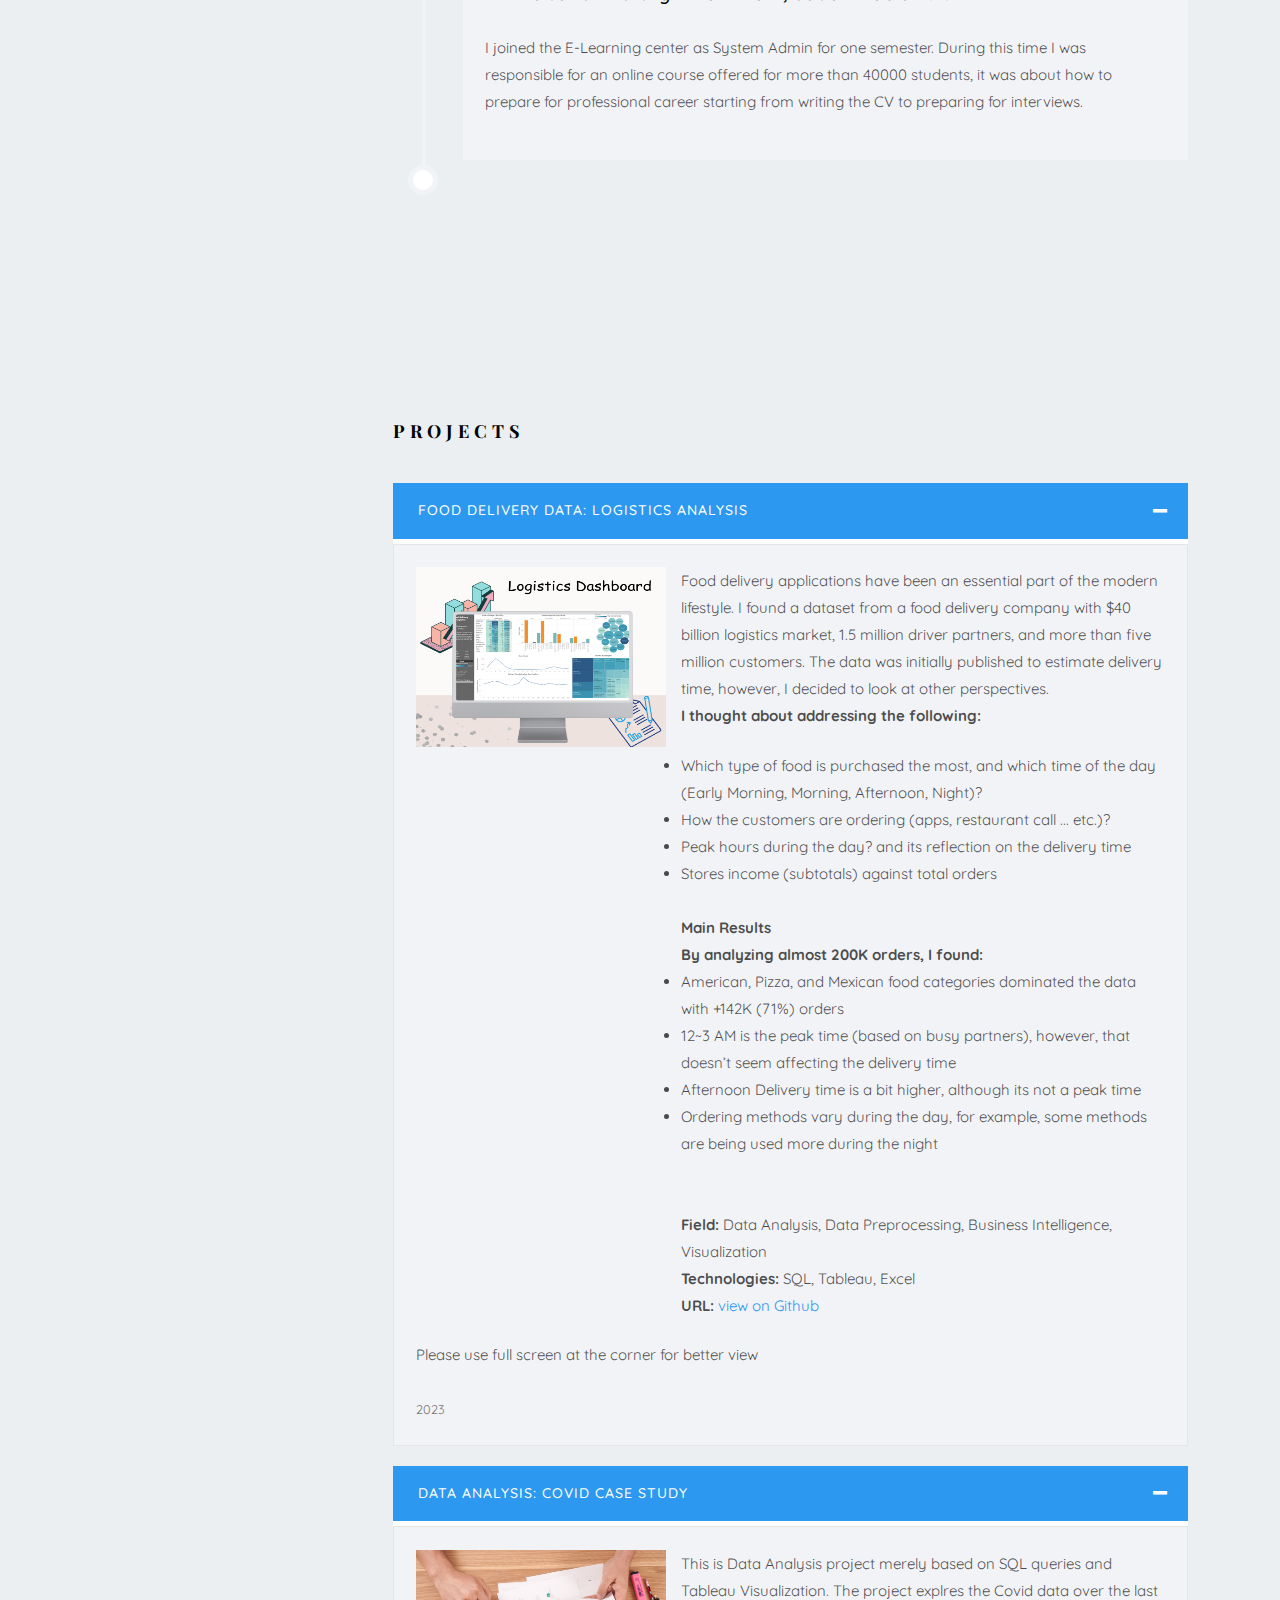
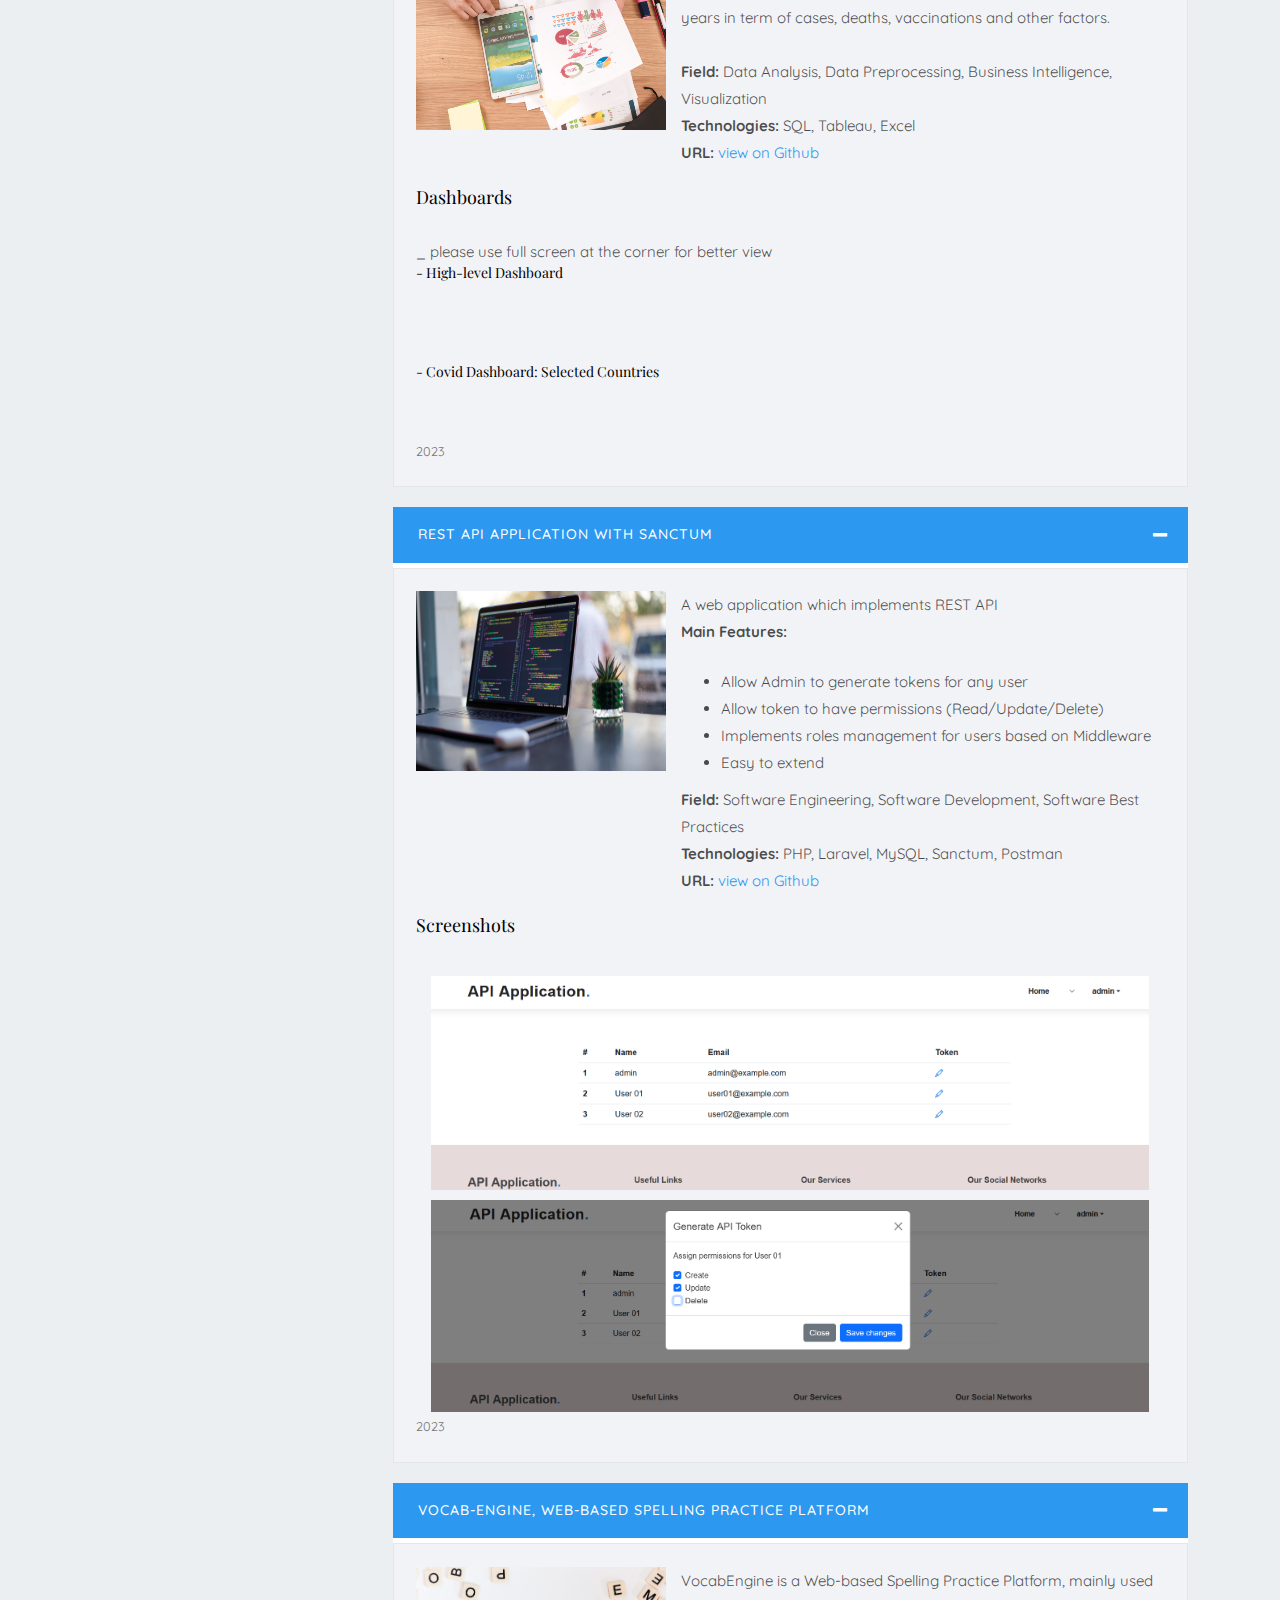
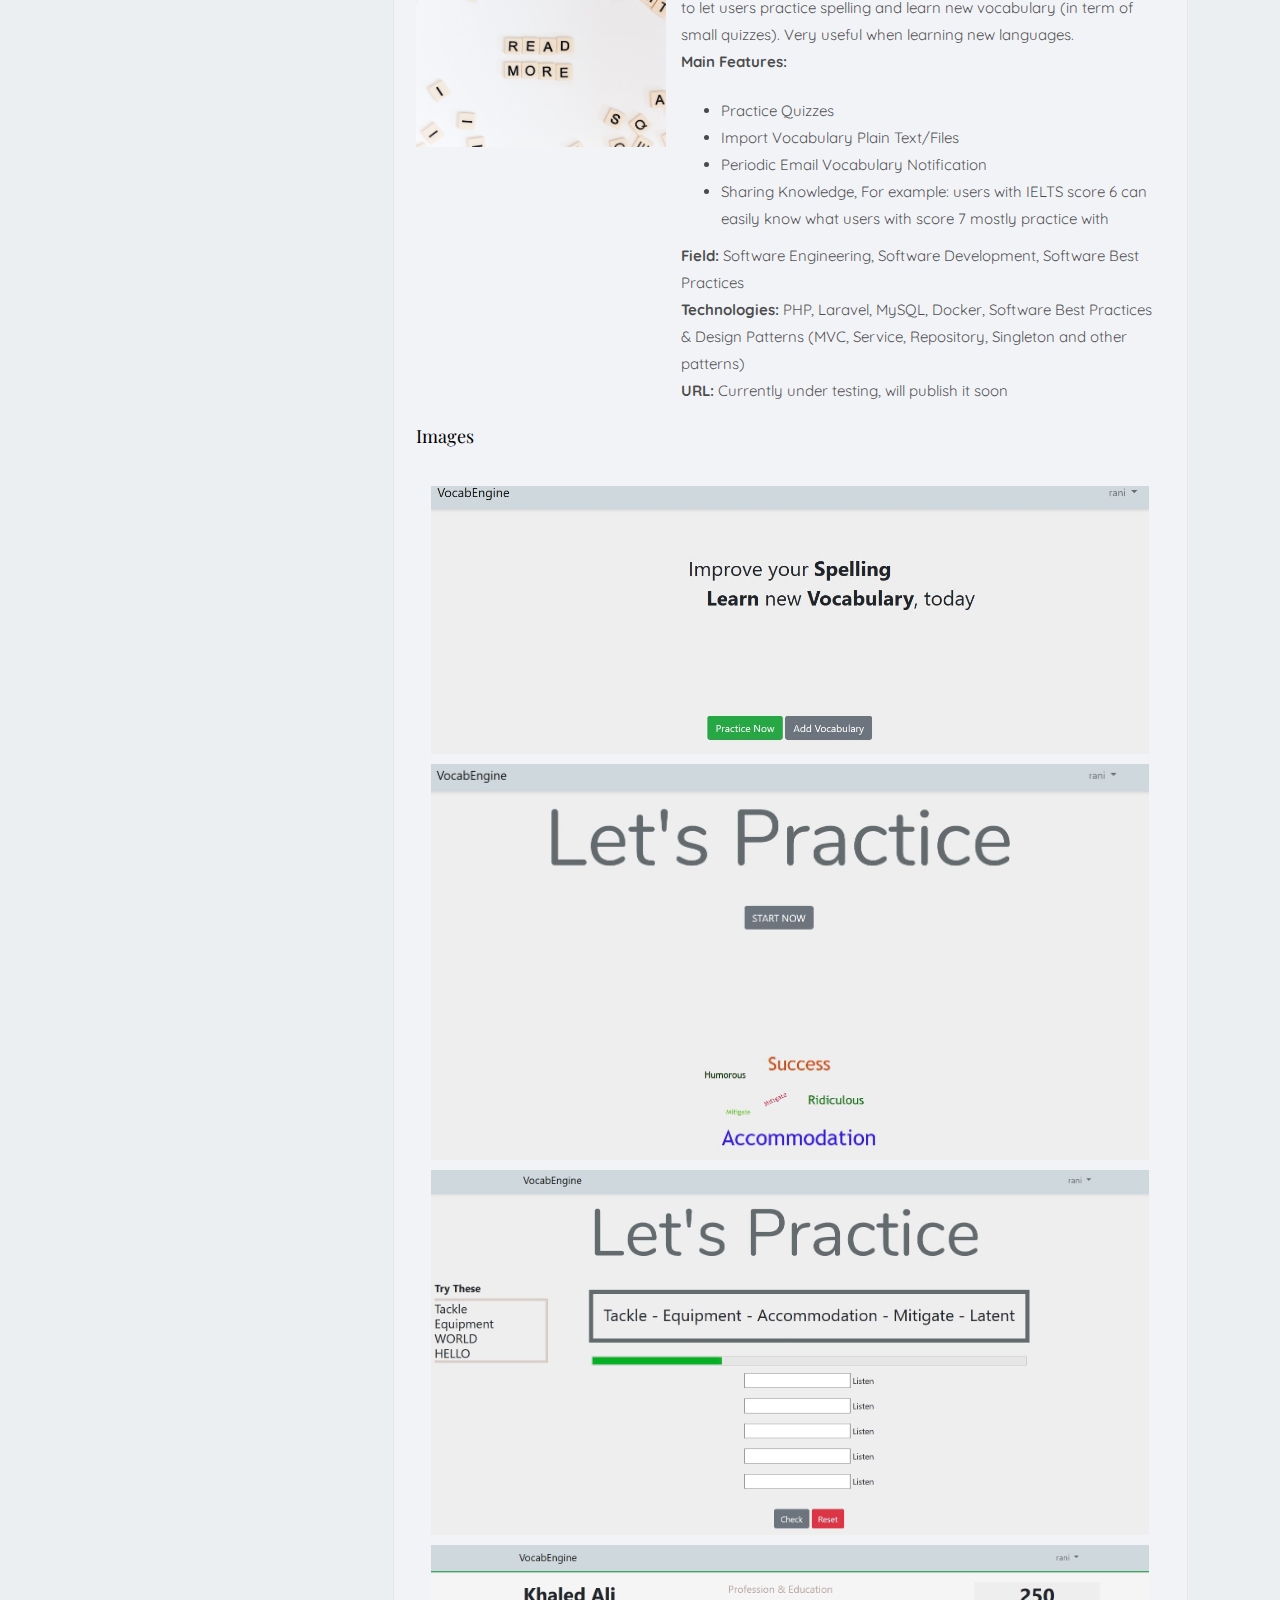
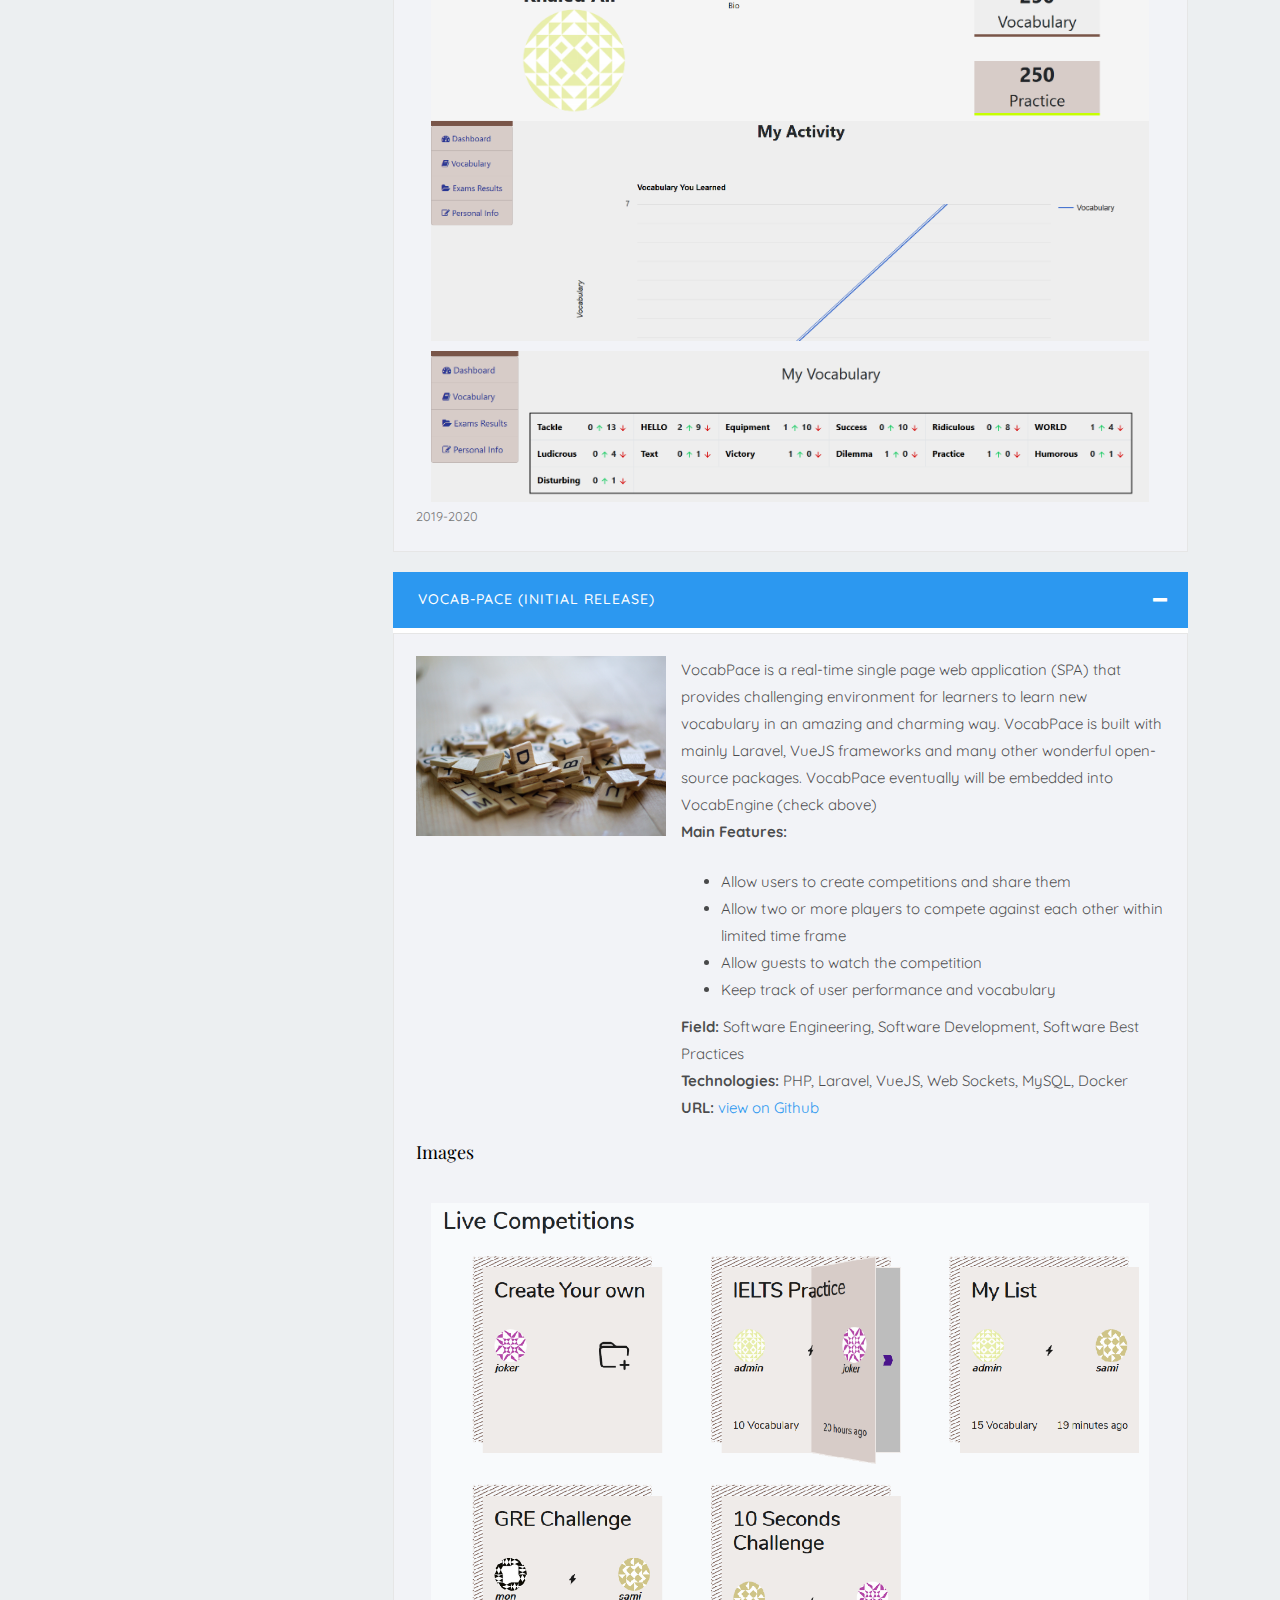
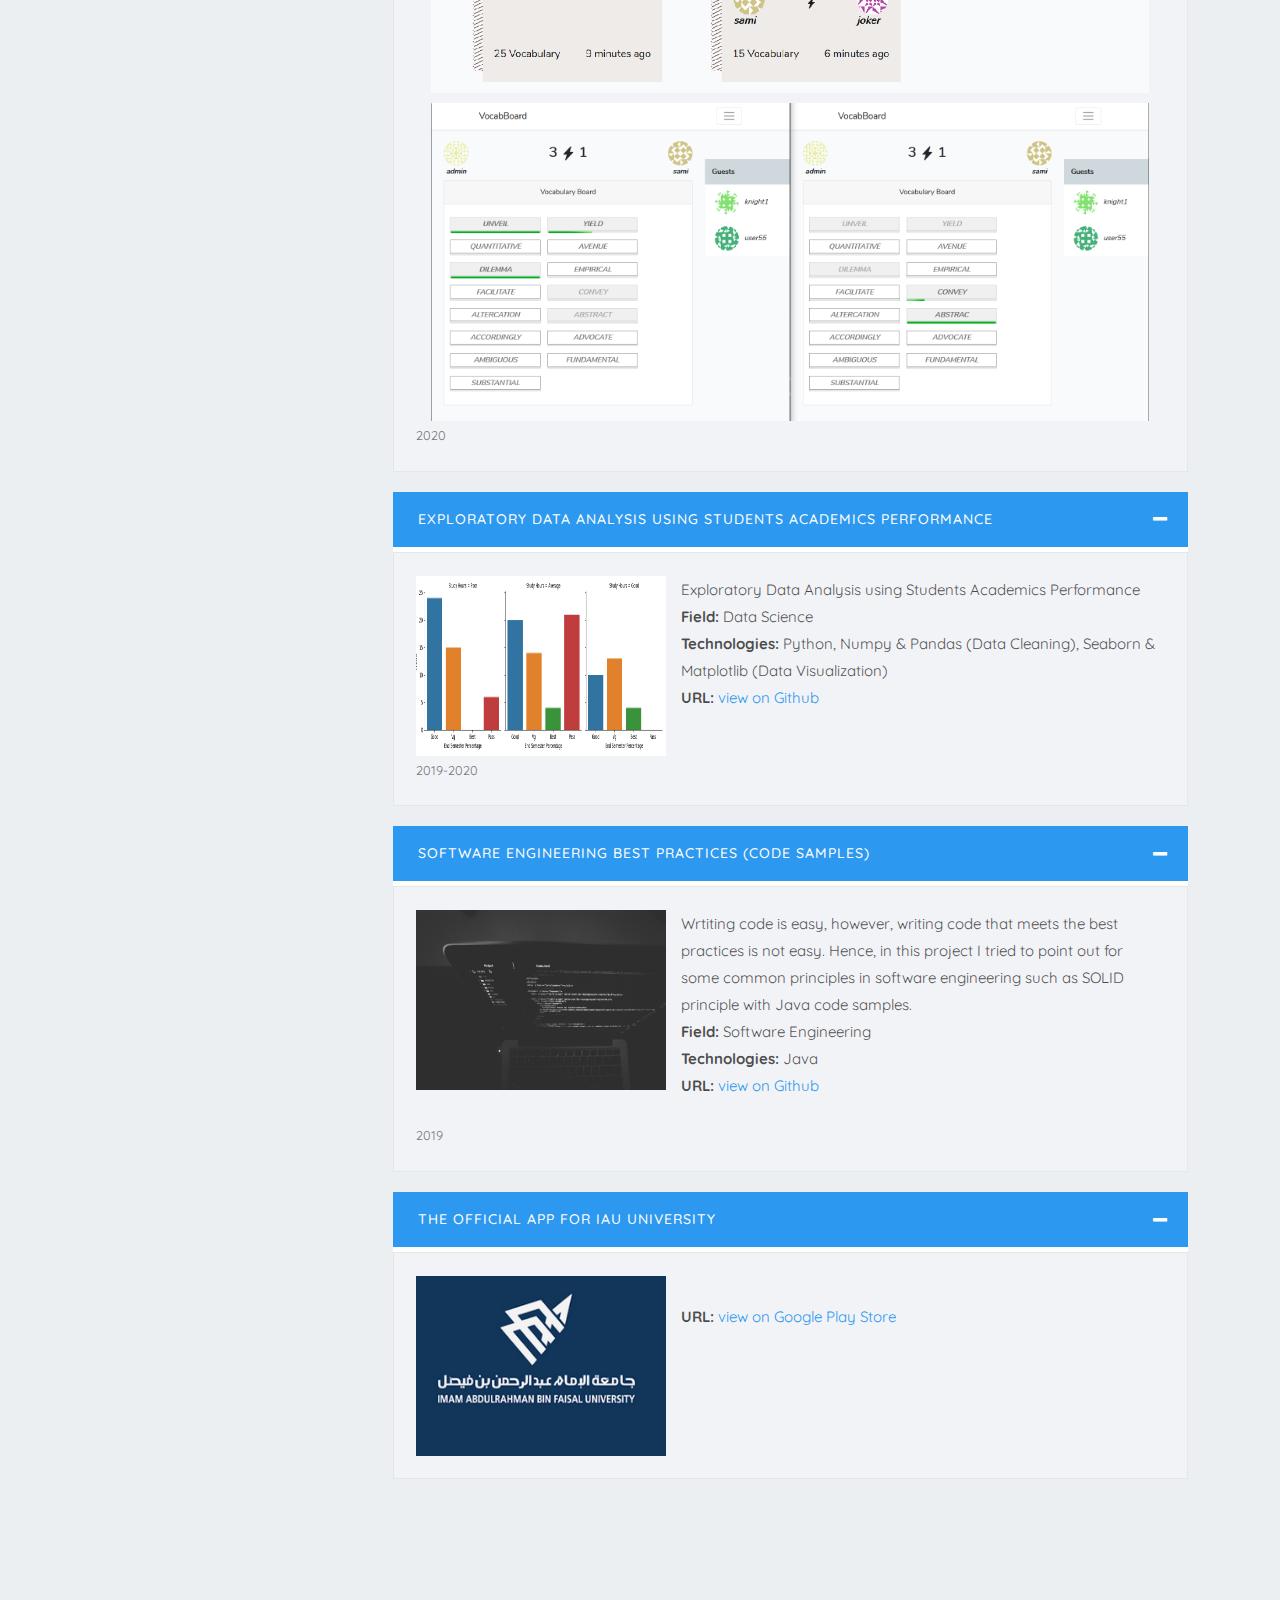
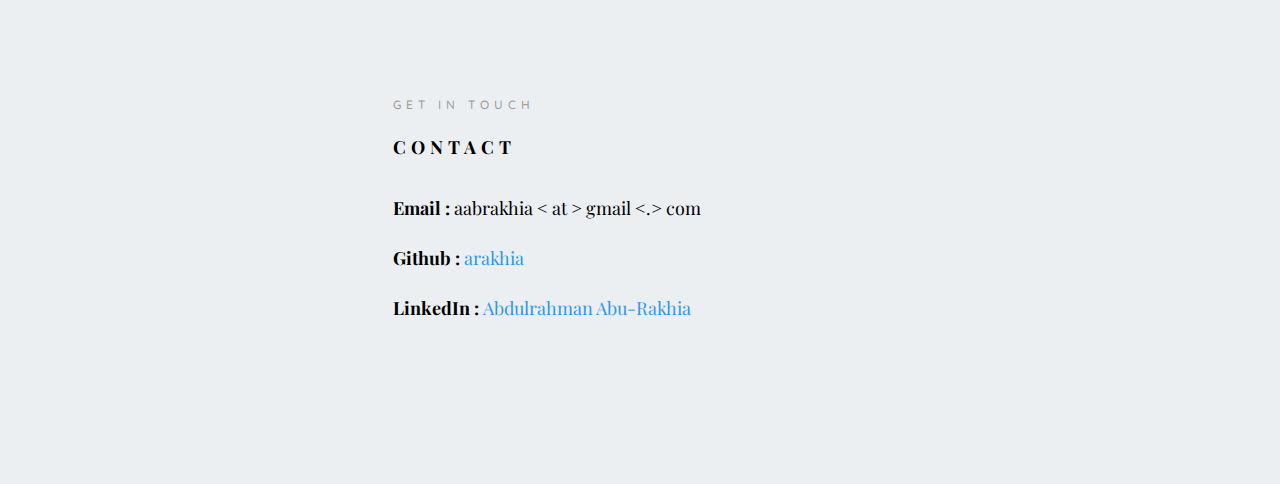
==== commit f7410ebd: "added food logistics project" ====
--- a/index.html
+++ b/index.html
@@ -77,7 +77,7 @@
 			<br>
 			<div class="colorlib-footer" style="position: absolute; bottom: 0;">
 				
-				<p><small>This website uses third-party analysis tool &copy; <!-- Link back to Colorlib can't be removed. Template is licensed under CC BY 3.0. -->
+				<p><small> &copy; <!-- Link back to Colorlib can't be removed. Template is licensed under CC BY 3.0. -->
 Copyright &copy;<script>document.write(new Date().getFullYear());</script> All rights reserved | This template is made with <i class="icon-heart" aria-hidden="true"></i> by <a href="https://colorlib.com" target="_blank">Colorlib</a>
 <!-- Link back to Colorlib can't be removed. Template is licensed under CC BY 3.0. --> </span> <span>Demo Images: <a href="https://unsplash.com/" target="_blank">Unsplash.com</a></span></small></p>
 				<ul>
@@ -101,15 +101,19 @@
 									<div class="about-desc">
 										<span class="heading-meta">About Me</span>
 										<h2 class="colorlib-heading">Who Am I?</h2>
-										<p class="m-bio" ><strong>Hi I'm Abdalrahman Abu-Rakhia,</strong> Problem solver with more than five years of experience in software development and master’s degree in software engineering. Eager to use my analytical and problem-solving skills to contribute heavily toward the business success. Motivated to expand my skills set to accommodate business requirements.
+										<p class="m-bio" ><strong>Hi I'm Abdalrahman Abu-Rakhia,</strong> Certified data scientist with strong SQL and BI skills. With more than five years of working experience and
+											master’s degree in software engineering, I am eager to use my analytical and problem-solving skills to
+											contribute heavily toward the business success. Motivated to expand my skills set to accommodate
+											business requirements.
 
 											<!-- Software Developer with <strong> M.Sc. in Software Engineering </strong> from <strong> KFUPM University</strong> and <strong>B.Sc. in Computer Science (Hons)</strong> from <strong>IAU University</strong>. 
 											I have good experience in <strong>software development</strong> Web & Mobile. I have been developing my skills in <strong>Data Science & Machine Learning</strong>. 
 											Seeking for an opportunity in challenging environment with great team to solve problems with the use of cutting-edge technology. -->
 
 											.</p>
-										<p> <strong> My DataCamp Profile </strong> <a target="_blank" rel="noopener noreferrer" href="https://www.datacamp.com/profile/aabrakhia"> https://www.datacamp.com/profile/aabrakhia </a>
-										<br> <strong> My Github Profile   </strong> <a target="_blank" rel="noopener noreferrer" href="https://github.com/arakhia"> https://github.com/arakhia </a> </p>
+										<p> <strong> LinkedIn Profile </strong> <a target="_blank" rel="noopener noreferrer" href="https://linkedin.com/in/abdulrahman-aburakhia-7796b4187"> https://linkedin.com/in/abdulrahman-aburakhia-7796b4187 </a>
+										<br> <strong> DataCamp Profile </strong> <a target="_blank" rel="noopener noreferrer" href="https://www.datacamp.com/profile/aabrakhia"> https://www.datacamp.com/profile/aabrakhia </a>
+										<br> <strong> Github Profile   </strong> <a target="_blank" rel="noopener noreferrer" href="https://github.com/arakhia"> https://github.com/arakhia </a> </p>
 									</div>
 								</div>
 							</div>
@@ -626,6 +630,75 @@
 										<div class="panel-heading" role="tab" id="headingOne0">
 											<h4 class="panel-title">
 												<a data-toggle="collapse" data-parent="#accordion" href="#covid_data_analysis" aria-expanded="true" aria-controls="covid_data_analysis"> 
+													Food Delivery Data: Logistics Analysis
+												</a>
+											</h4>
+										</div>
+										<div id="covid_data_analysis" class="panel-collapse collapse in" role="tabpanel" aria-labelledby="headingOne0" style="background-color: rgb(242, 243, 247);">
+											<div class="panel-body">
+											<div class="row">
+												<div class="col-md-12" >
+													<div class="container-fluid">
+														<div class="row">
+															<div class="col-12 mt-3" >
+																<div class="card" >
+																	<div class="horizantal-view">
+																		<div>
+																			<img src="images/food_logistics_data_analysis_project_icon.png" width="250" height="180" alt="">
+																		</div>
+																		<div class="card-body" style="padding-left: 15px;">
+																			<p class="card-text"> 
+																				Food delivery applications have been an essential part of the modern lifestyle. I found a dataset from a food delivery company with $40 billion logistics market, 1.5 million driver partners, and more than five million customers. The data was initially published to estimate delivery time, however, I decided to look at other perspectives.
+																				<br>
+																				<b>I thought about addressing the following:</b>
+																				<li> Which type of food is purchased the most, and which time of the day (Early Morning, Morning, Afternoon, Night)? </li>
+																				<li> How the customers are ordering (apps, restaurant call ... etc.)? </li>
+																				<li> Peak hours during the day? and its reflection on the delivery time </li>
+																				<li> Stores income (subtotals) against total orders </li>
+																				<br>
+																				<b>Main Results
+																				<br>
+																				By analyzing almost 200K orders, I found:</b>
+																				<li> American, Pizza, and Mexican food categories dominated the data with +142K (71%) orders </li>
+																				<li> 12~3 AM is the peak time (based on busy partners), however, that doesn’t seem affecting the delivery time </li>
+																				<li> Afternoon Delivery time is a bit higher, although its not a peak time </li>
+																				<li> Ordering methods vary during the day, for example, some methods are being used more during the night </li>
+																				<br> <br>
+																				<b>Field: </b> Data Analysis, Data Preprocessing, Business Intelligence, Visualization <br>
+																				<b>Technologies: </b> SQL, Tableau, Excel<br>
+																				<b>URL: </b> <span> <a target="_blank" rel="noopener noreferrer" href="https://github.com/arakhia/Logiticts-Delivery-Dataset"> view on Github </a>  </span>
+																			</p>
+																		</div>
+																	</div>
+																	<div>
+																		<span> Please use full screen at the corner for better view</span>
+																		
+																		<div class='tableauPlaceholder' id='viz1682038022645' style='position: relative'><noscript><a href='#'><img alt='Dashboard 2 ' src='https:&#47;&#47;public.tableau.com&#47;static&#47;images&#47;Lo&#47;Logistics_DashBoard&#47;Dashboard2&#47;1_rss.png' style='border: none' /></a></noscript><object class='tableauViz'  style='display:none;'><param name='host_url' value='https%3A%2F%2Fpublic.tableau.com%2F' /> <param name='embed_code_version' value='3' /> <param name='site_root' value='' /><param name='name' value='Logistics_DashBoard&#47;Dashboard2' /><param name='tabs' value='no' /><param name='toolbar' value='yes' /><param name='static_image' value='https:&#47;&#47;public.tableau.com&#47;static&#47;images&#47;Lo&#47;Logistics_DashBoard&#47;Dashboard2&#47;1.png' /> <param name='animate_transition' value='yes' /><param name='display_static_image' value='yes' /><param name='display_spinner' value='yes' /><param name='display_overlay' value='yes' /><param name='display_count' value='yes' /><param name='language' value='en-US' /></object></div>                <script type='text/javascript'>                    var divElement = document.getElementById('viz1682038022645');                    var vizElement = divElement.getElementsByTagName('object')[0];                    if ( divElement.offsetWidth > 800 ) { vizElement.style.width='100%';vizElement.style.height=(divElement.offsetWidth*0.75)+'px';} else if ( divElement.offsetWidth > 500 ) { vizElement.style.width='100%';vizElement.style.height=(divElement.offsetWidth*0.75)+'px';} else { vizElement.style.width='100%';vizElement.style.height='2227px';}                     var scriptElement = document.createElement('script');                    scriptElement.src = 'https://public.tableau.com/javascripts/api/viz_v1.js';                    vizElement.parentNode.insertBefore(scriptElement, vizElement);                </script>
+																	</div>
+																	<br>
+																	<div class="card-footer">
+																		<small class="text-muted">2023</small>
+																	</div>
+																</div>
+															</div>
+														</div>
+													</div>
+												</div>
+												</div>
+											</div>
+										</div>
+									</div>
+								</div>
+							</div>
+							<!-- End Project -->
+
+							<!-- Start Project -->
+							<div class="fancy-collapse-panel">
+								<div class="panel-group" id="accordion" role="tablist" aria-multiselectable="true">
+									<div class="panel panel-default">
+										<div class="panel-heading" role="tab" id="headingOne0">
+											<h4 class="panel-title">
+												<a data-toggle="collapse" data-parent="#accordion" href="#covid_data_analysis" aria-expanded="true" aria-controls="covid_data_analysis"> 
 													Data Analysis: Covid Case Study
 												</a>
 											</h4>
@@ -1028,7 +1101,7 @@
 							<h2 class="colorlib-heading">Contact</h2>
 							<h4> <span style="font-weight: bold"> Email : </span> aabrakhia < at > gmail <.> com </h4>
 							<h4> <span style="font-weight: bold"> Github : </span> <a target="_blank" rel="noopener noreferrer" href="https://github.com/arakhia">arakhia</a> </h4>
-							<h4> <span style="font-weight: bold"> LinkedIn : </span> <a target="_blank" rel="noopener noreferrer" href="https://linkedin.com/in/abdulrahman-aburakhia-7796b4187 ">Abdulrahman Abu-Rakhia</a> </h4>
+							<h4> <span style="font-weight: bold"> LinkedIn : </span> <a target="_blank" rel="noopener noreferrer" href="https://linkedin.com/in/abdulrahman-aburakhia-7796b4187">Abdulrahman Abu-Rakhia</a> </h4>
 						</div>
 					</div>
 				</div>
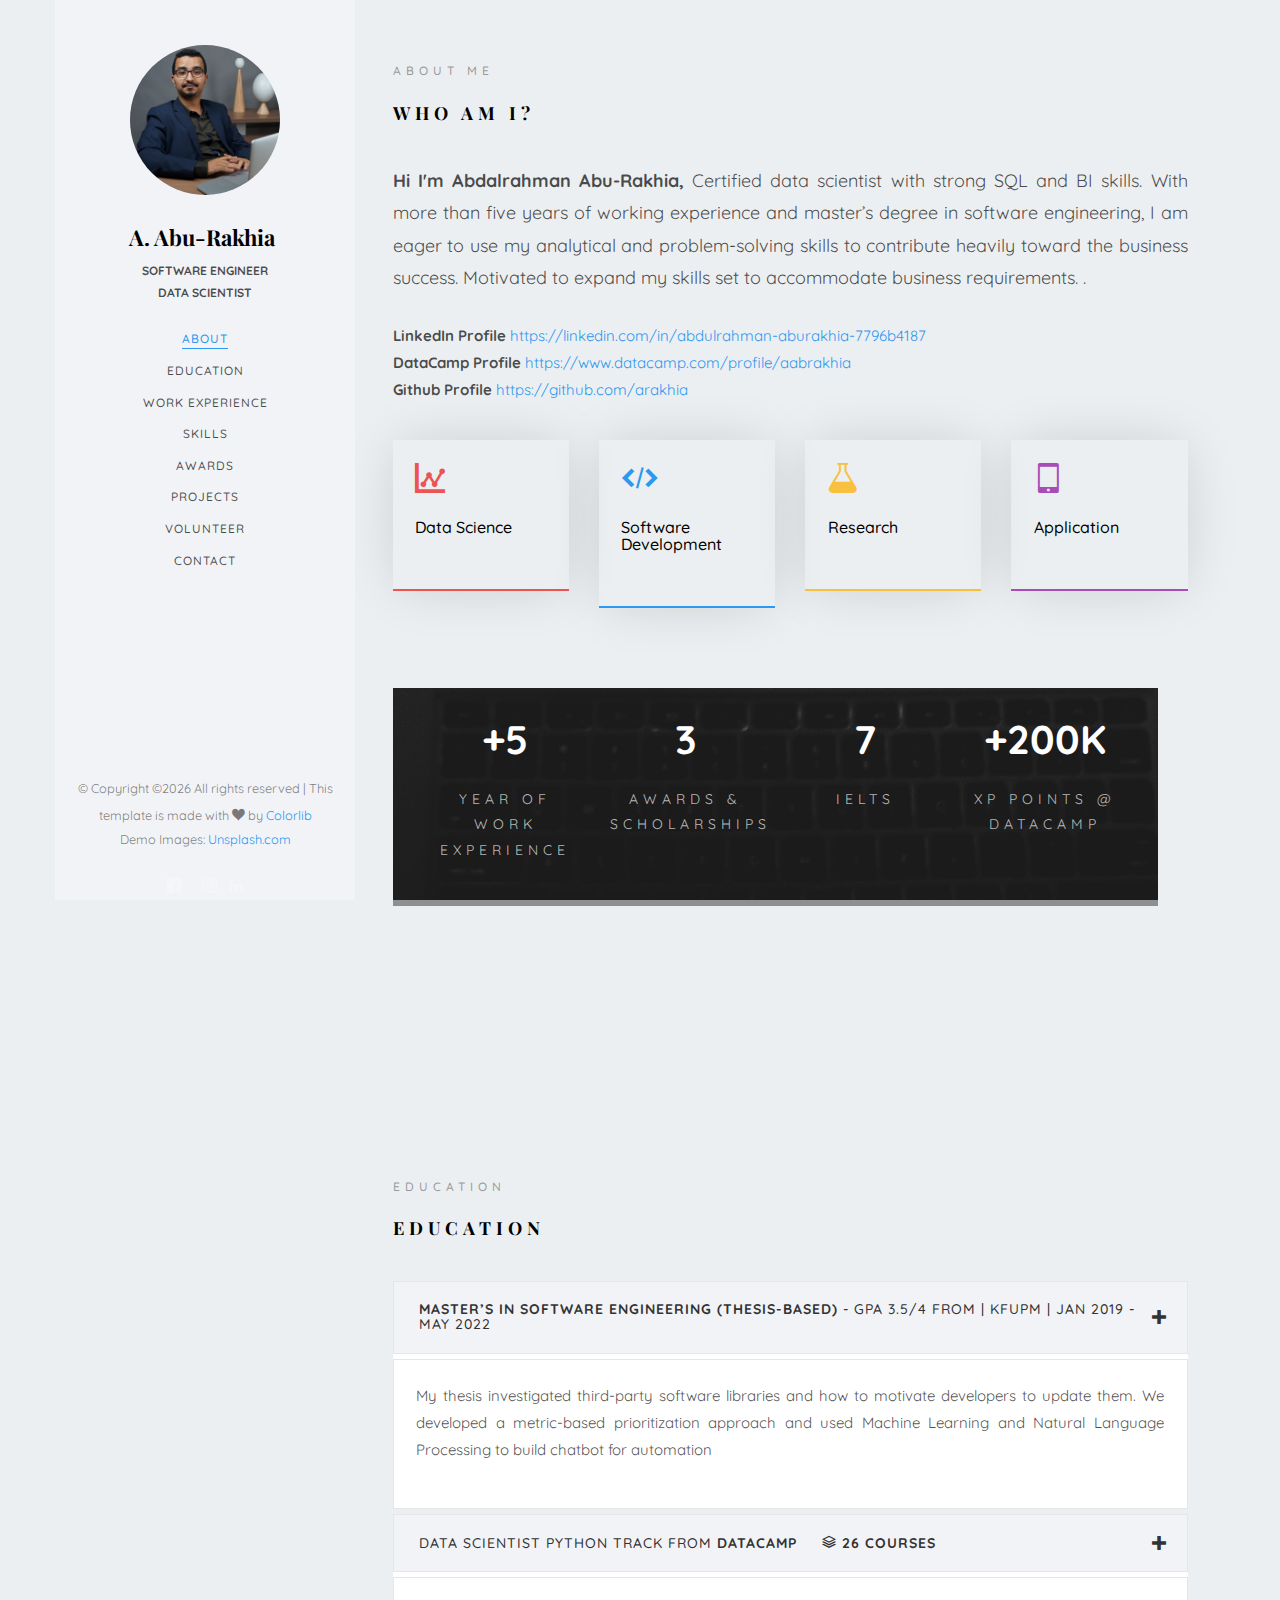
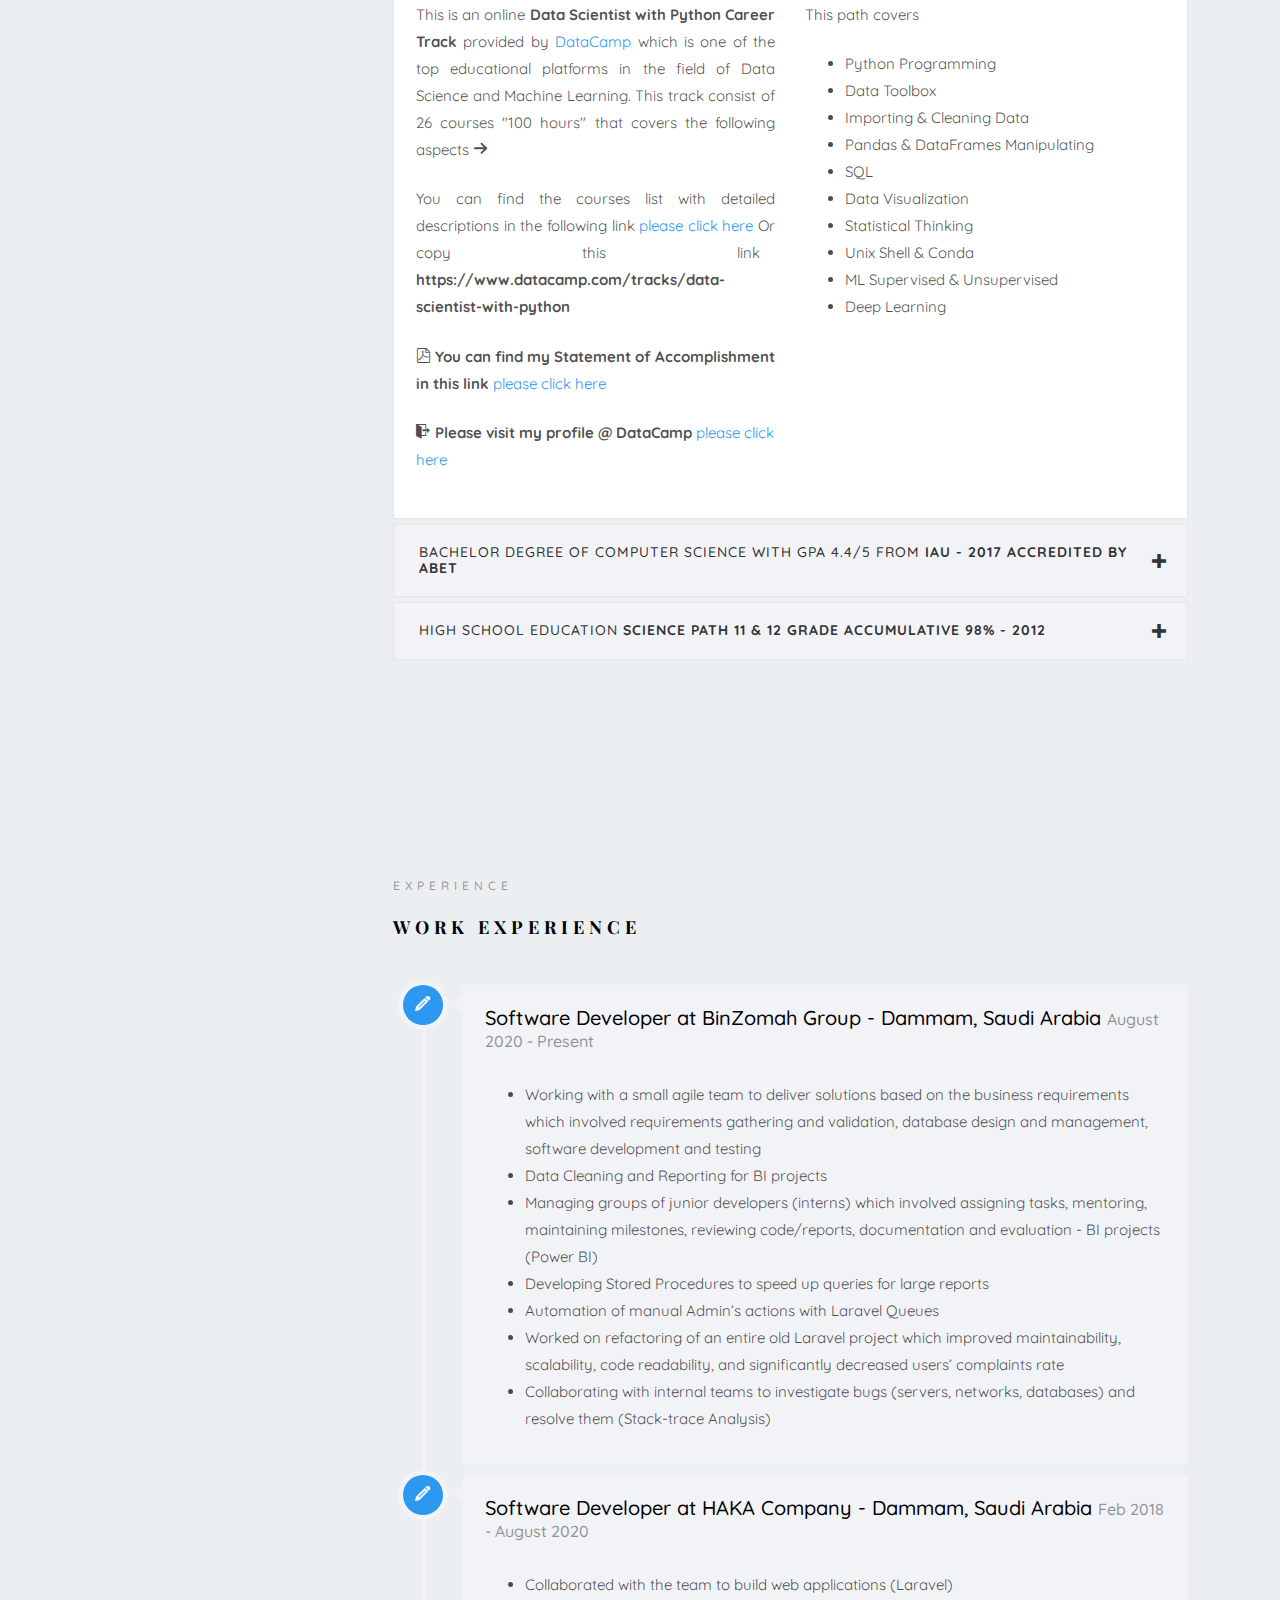
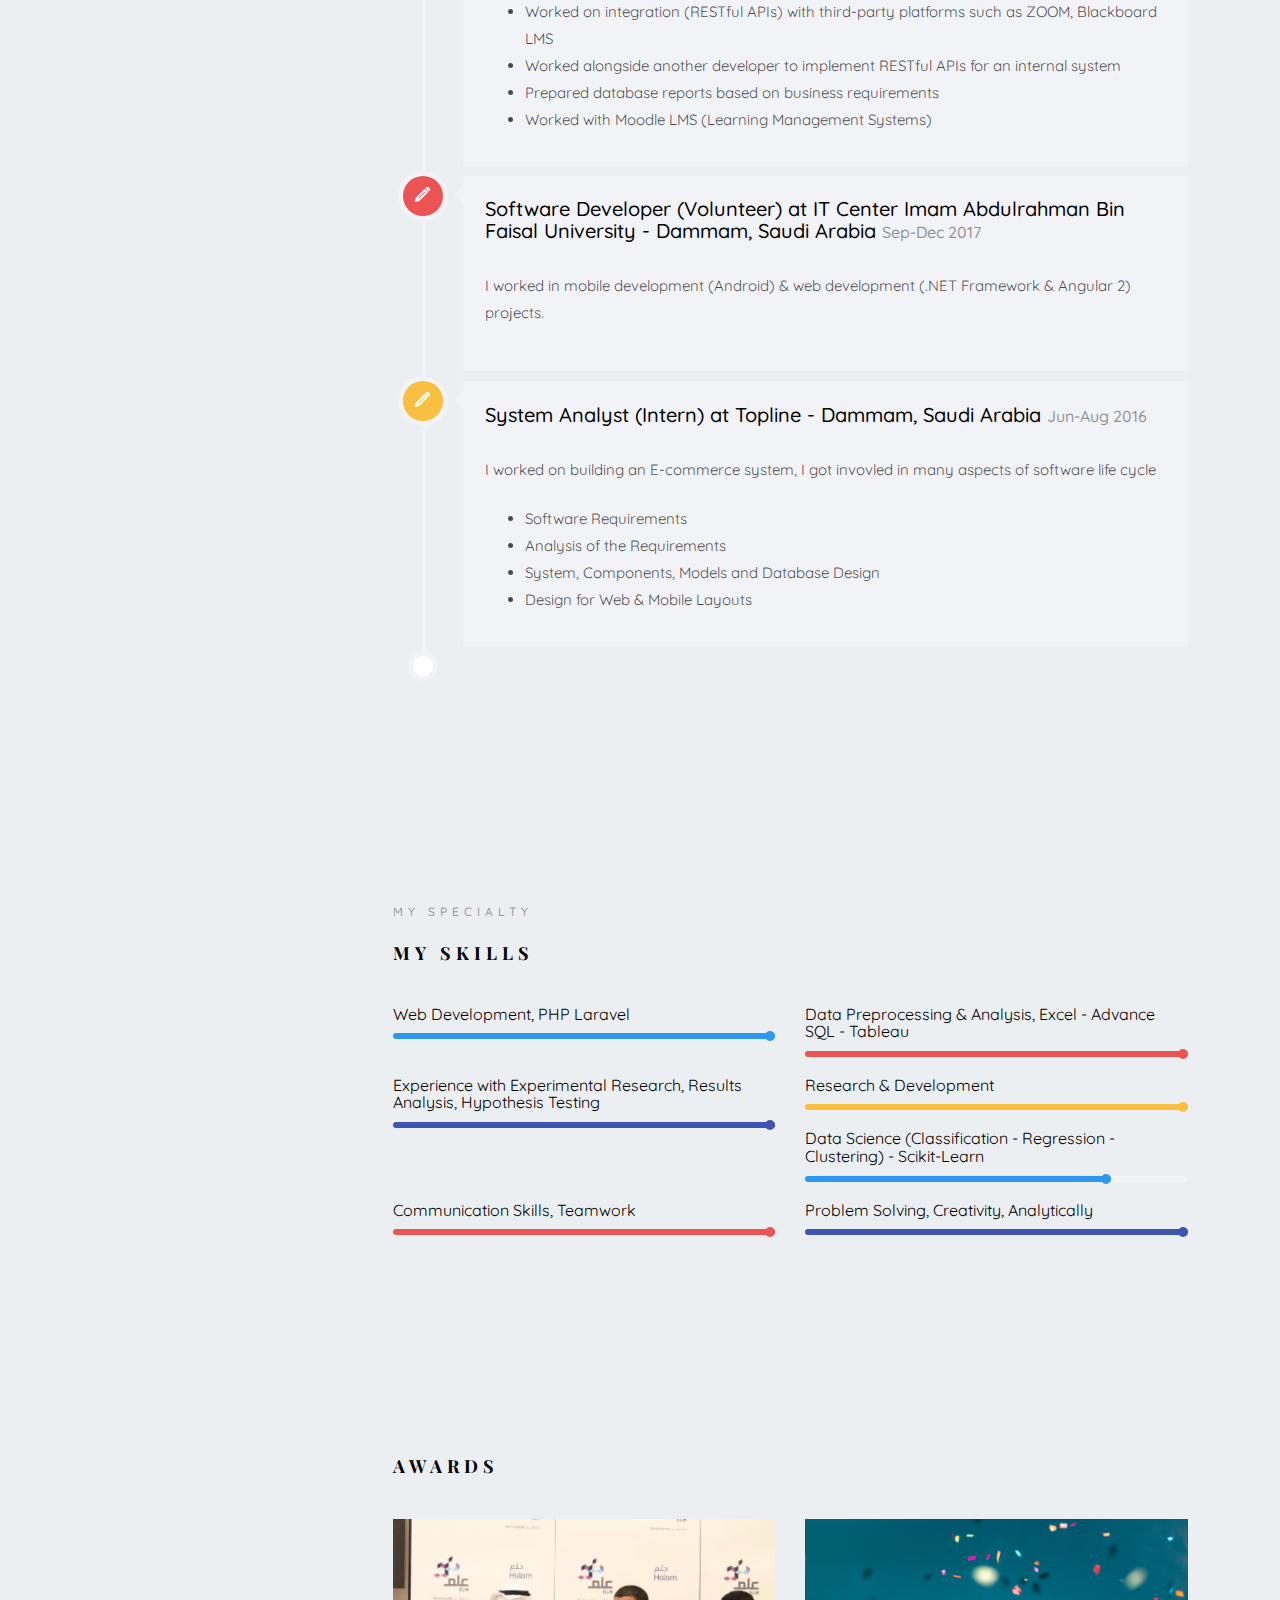
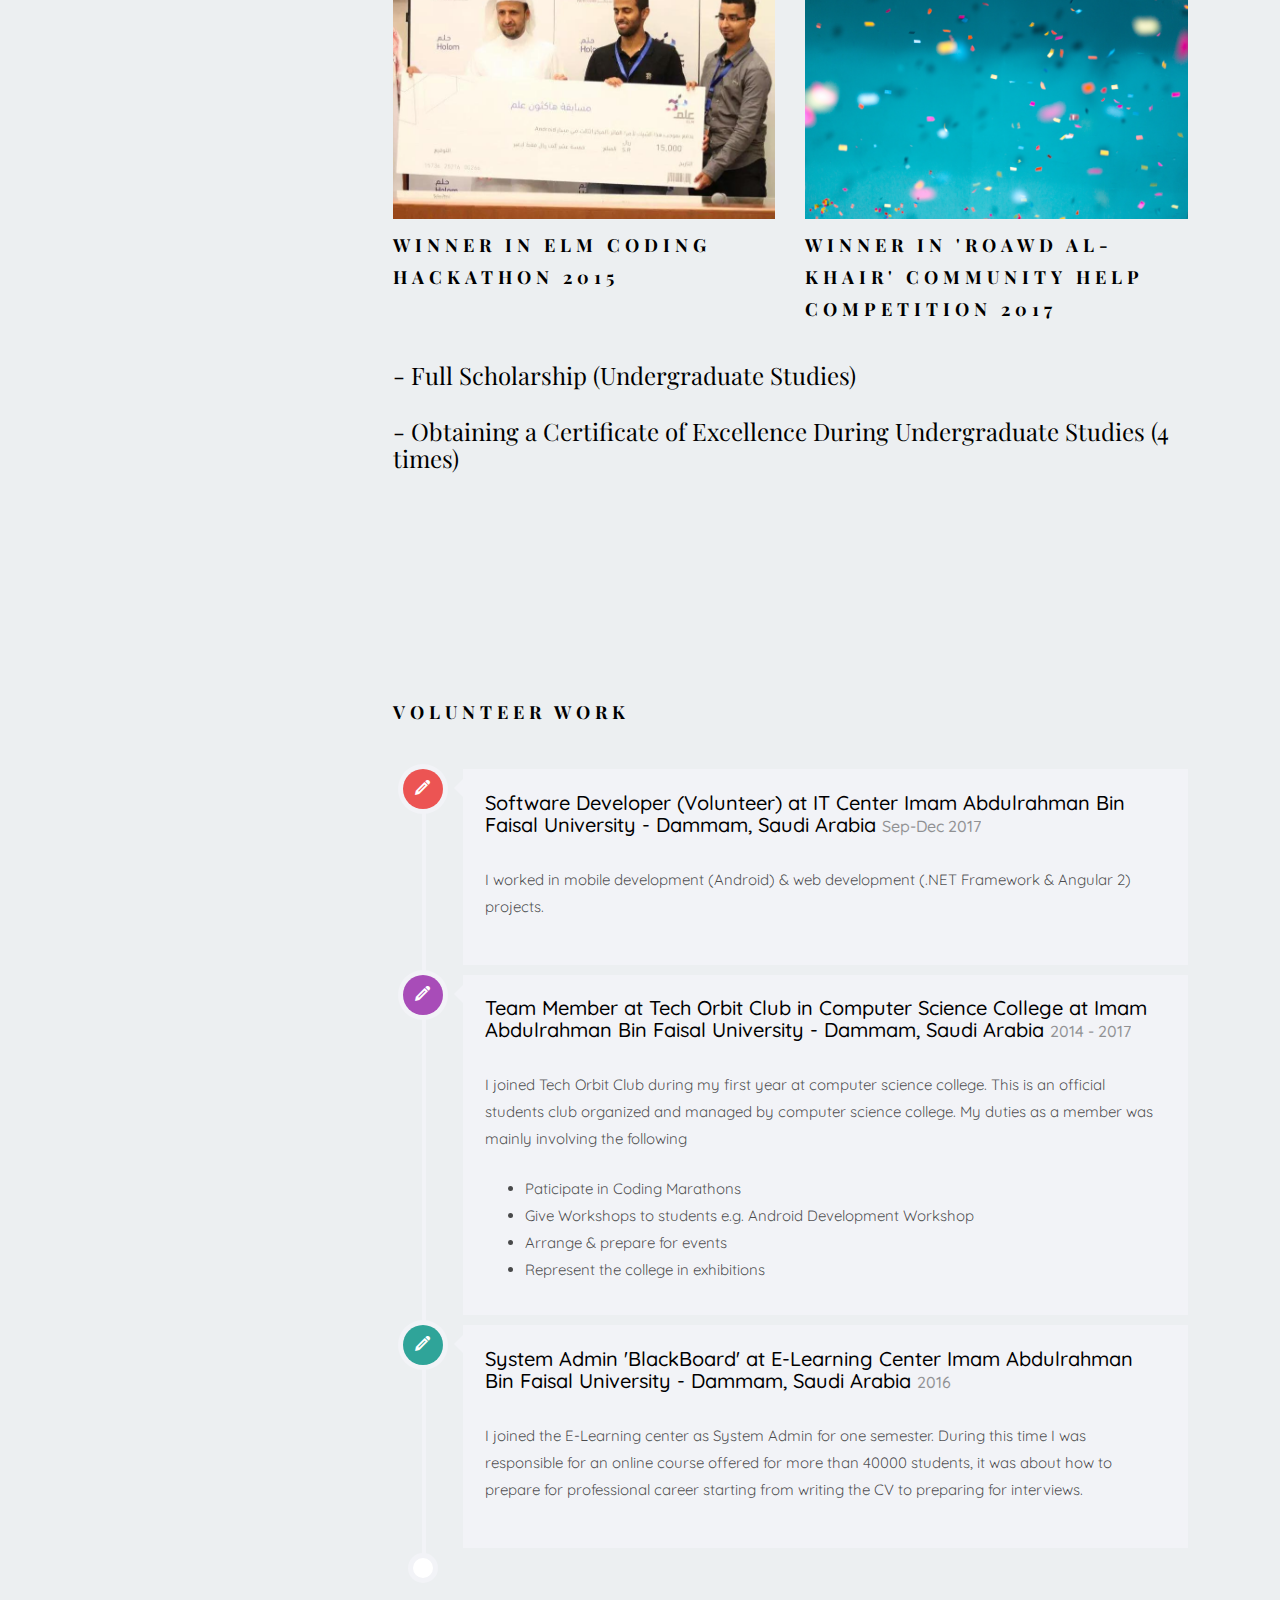
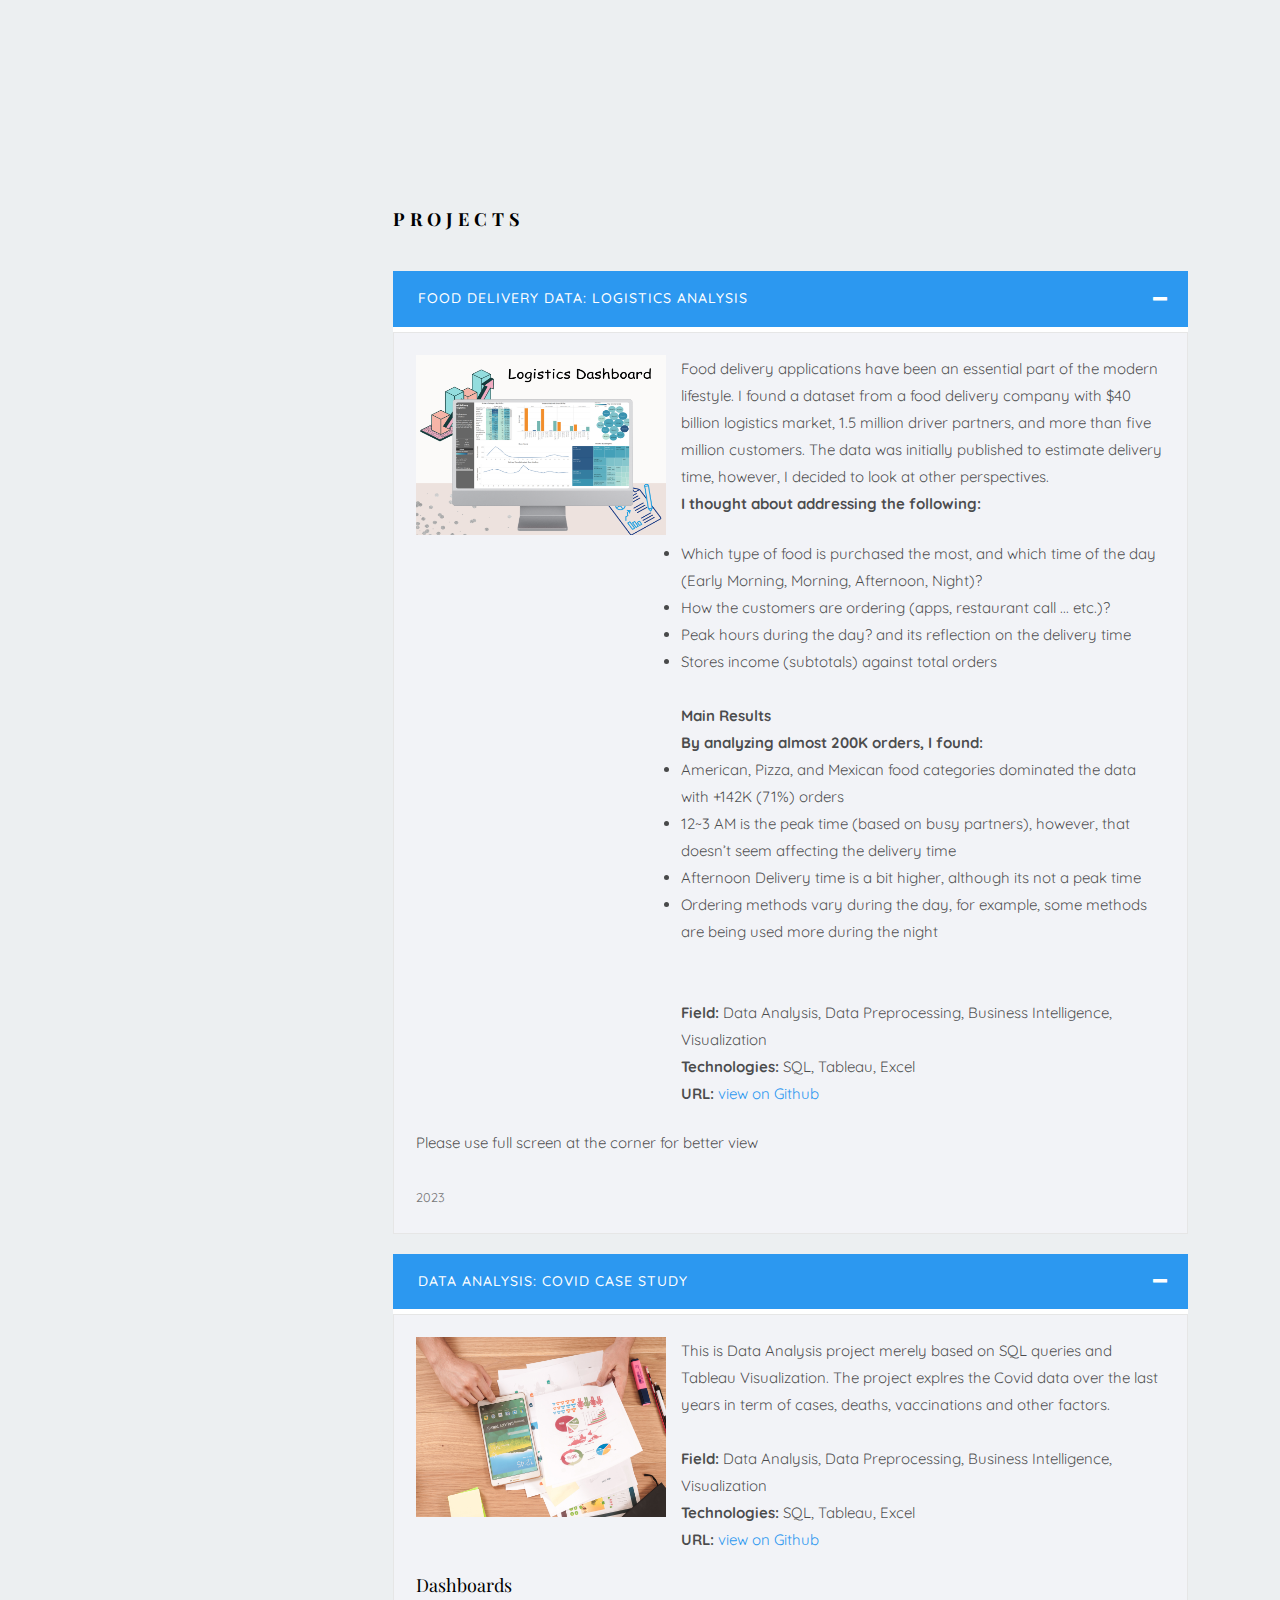
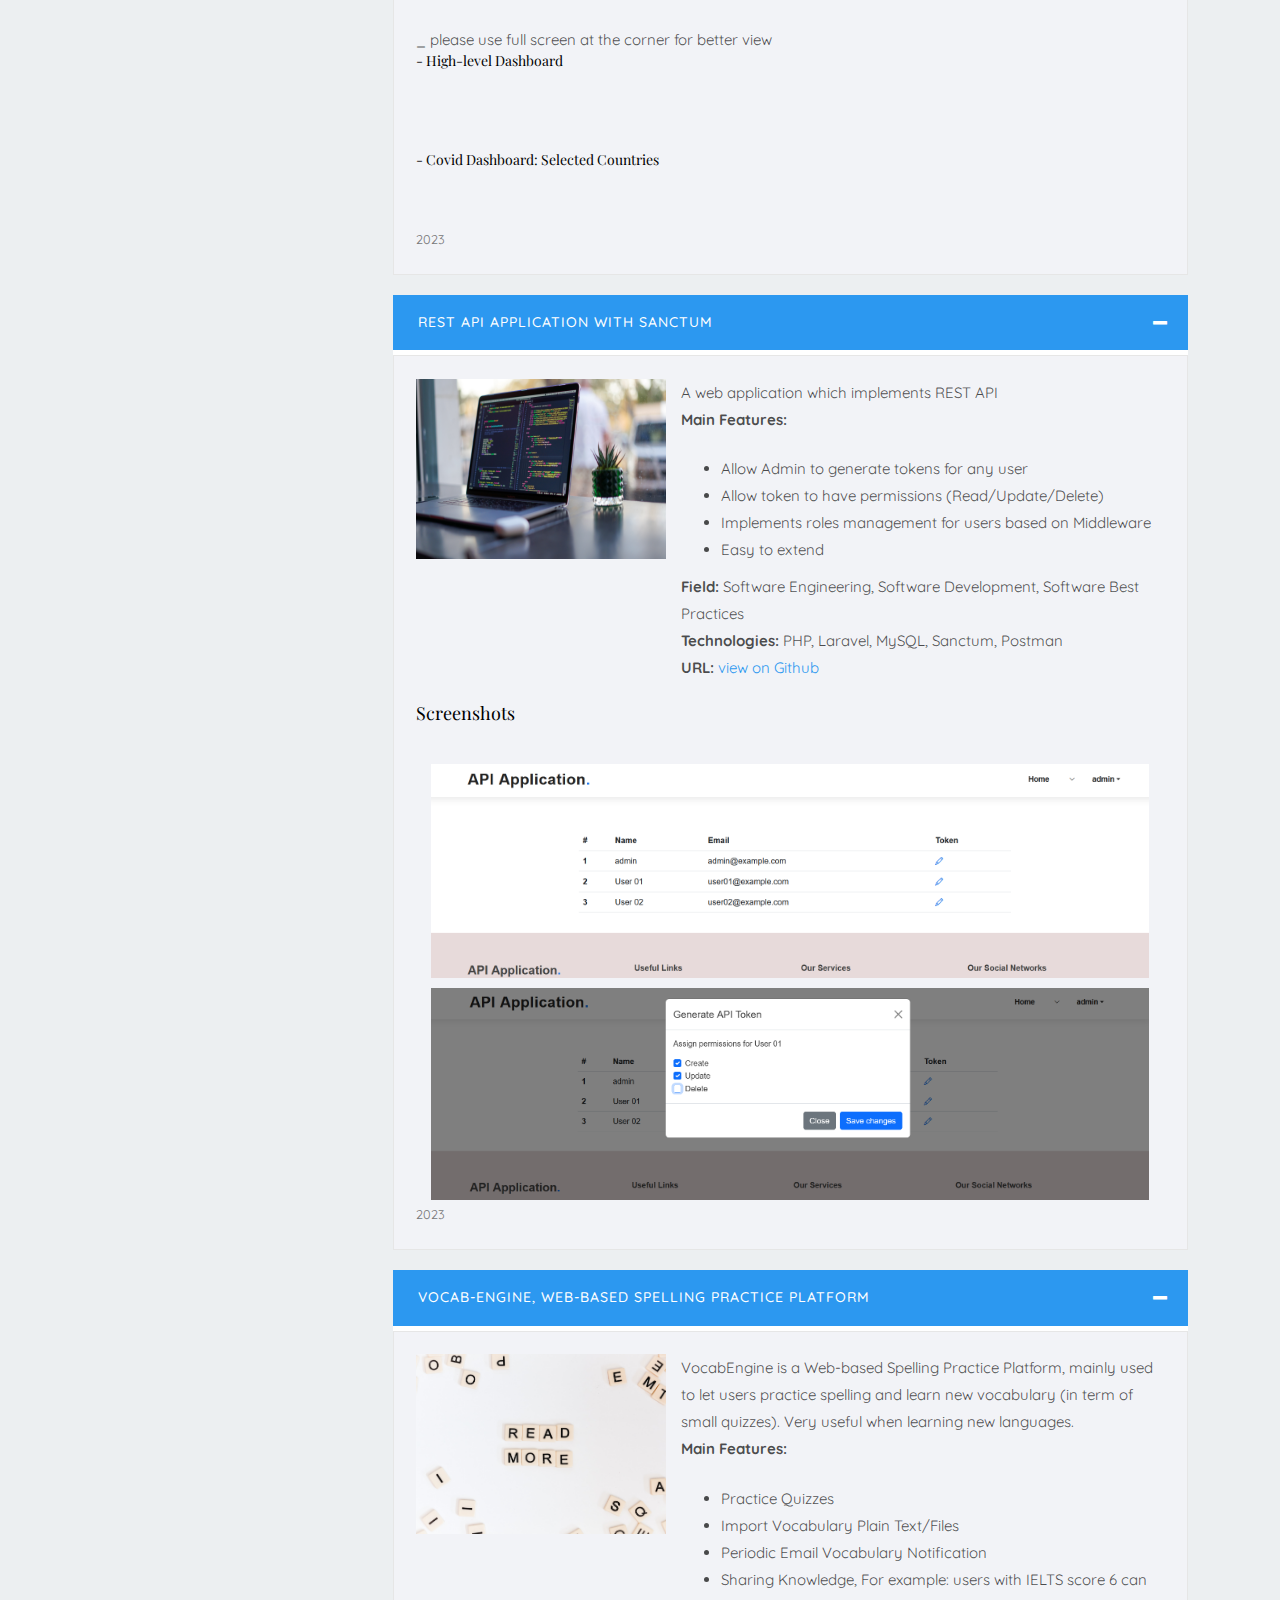
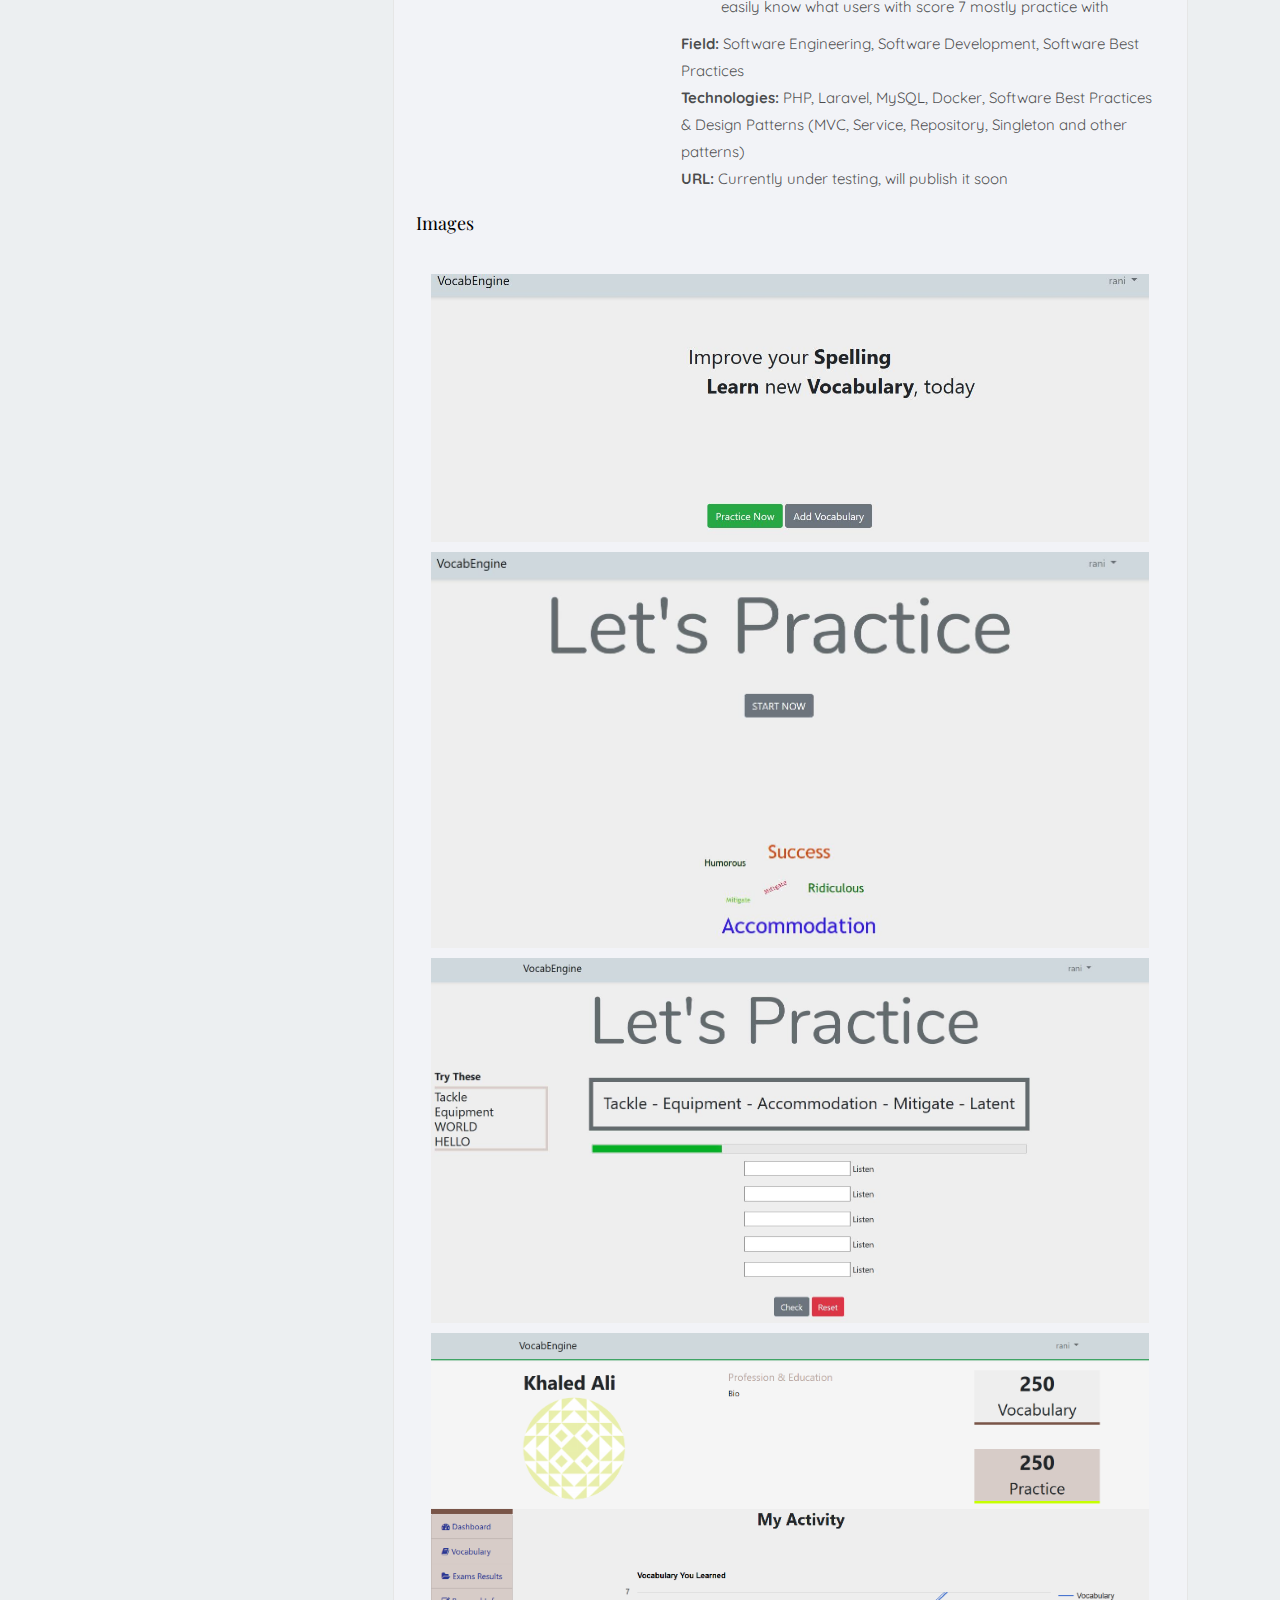
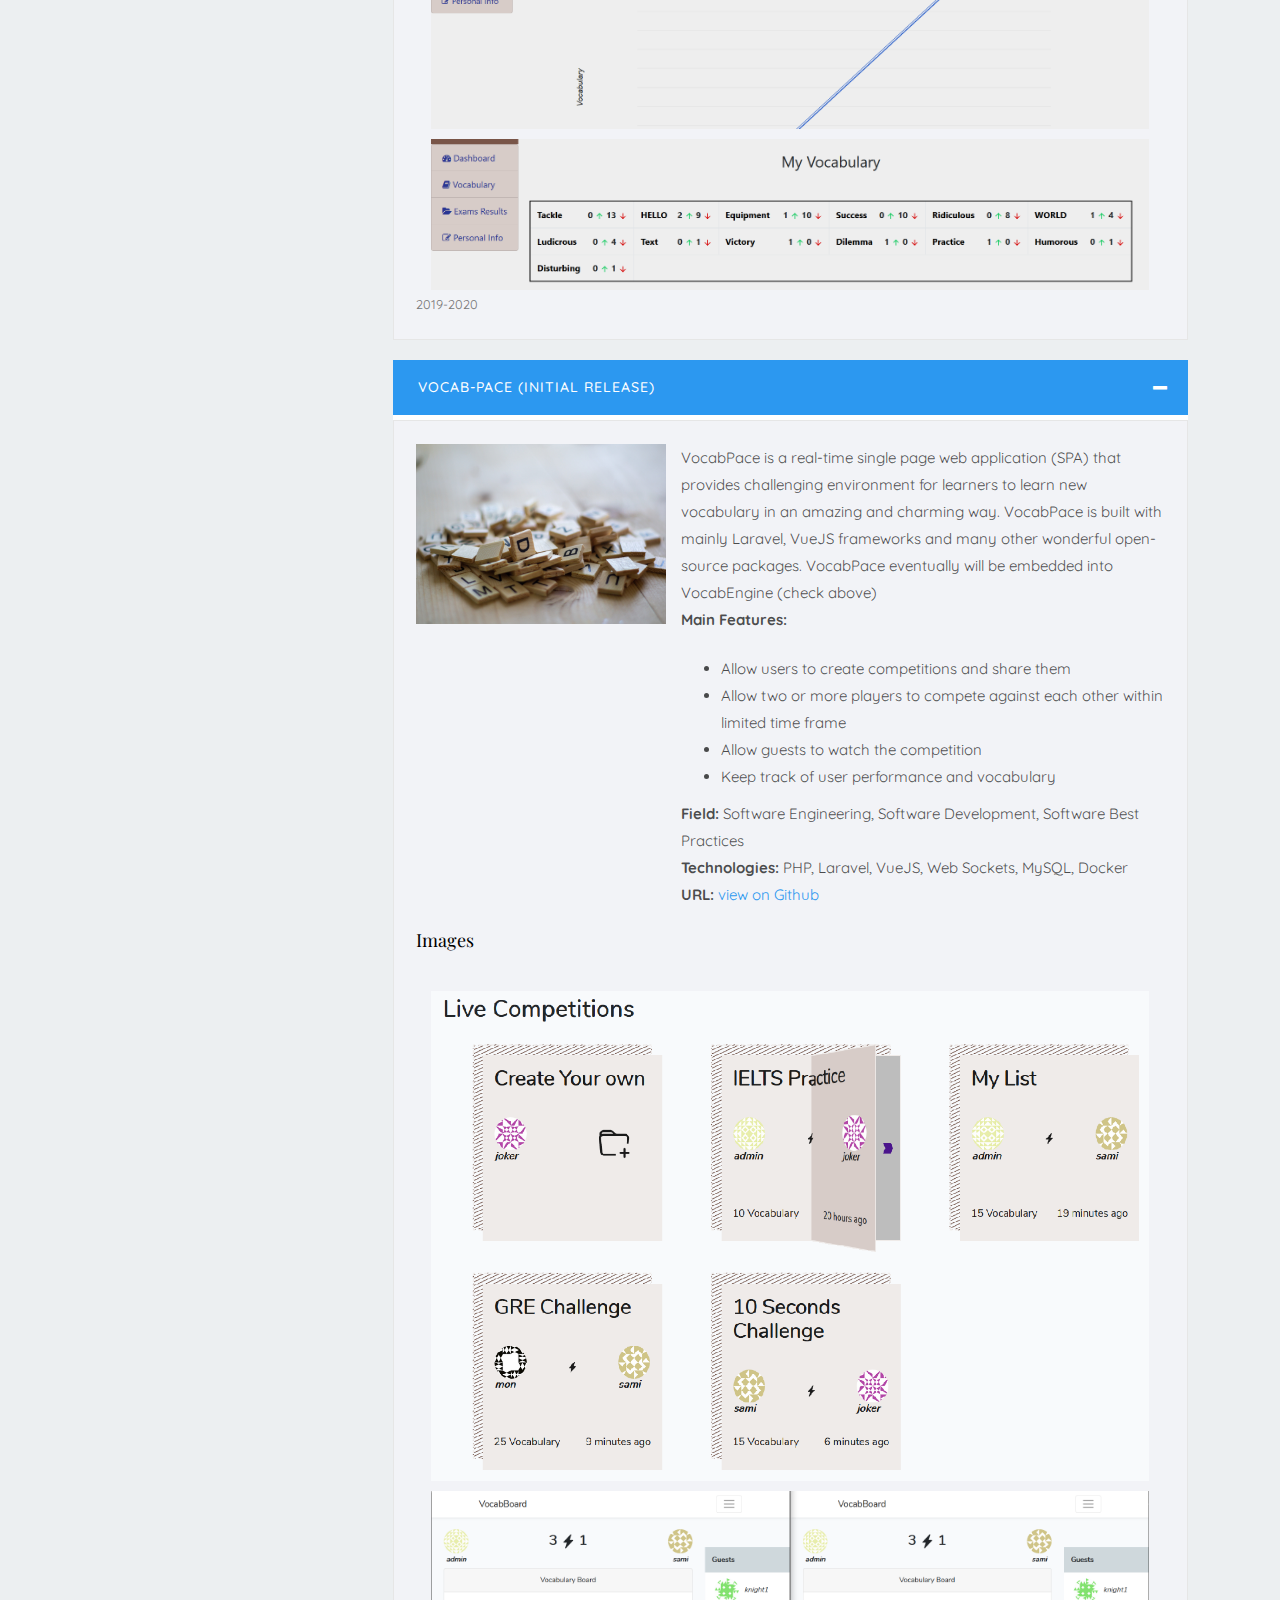
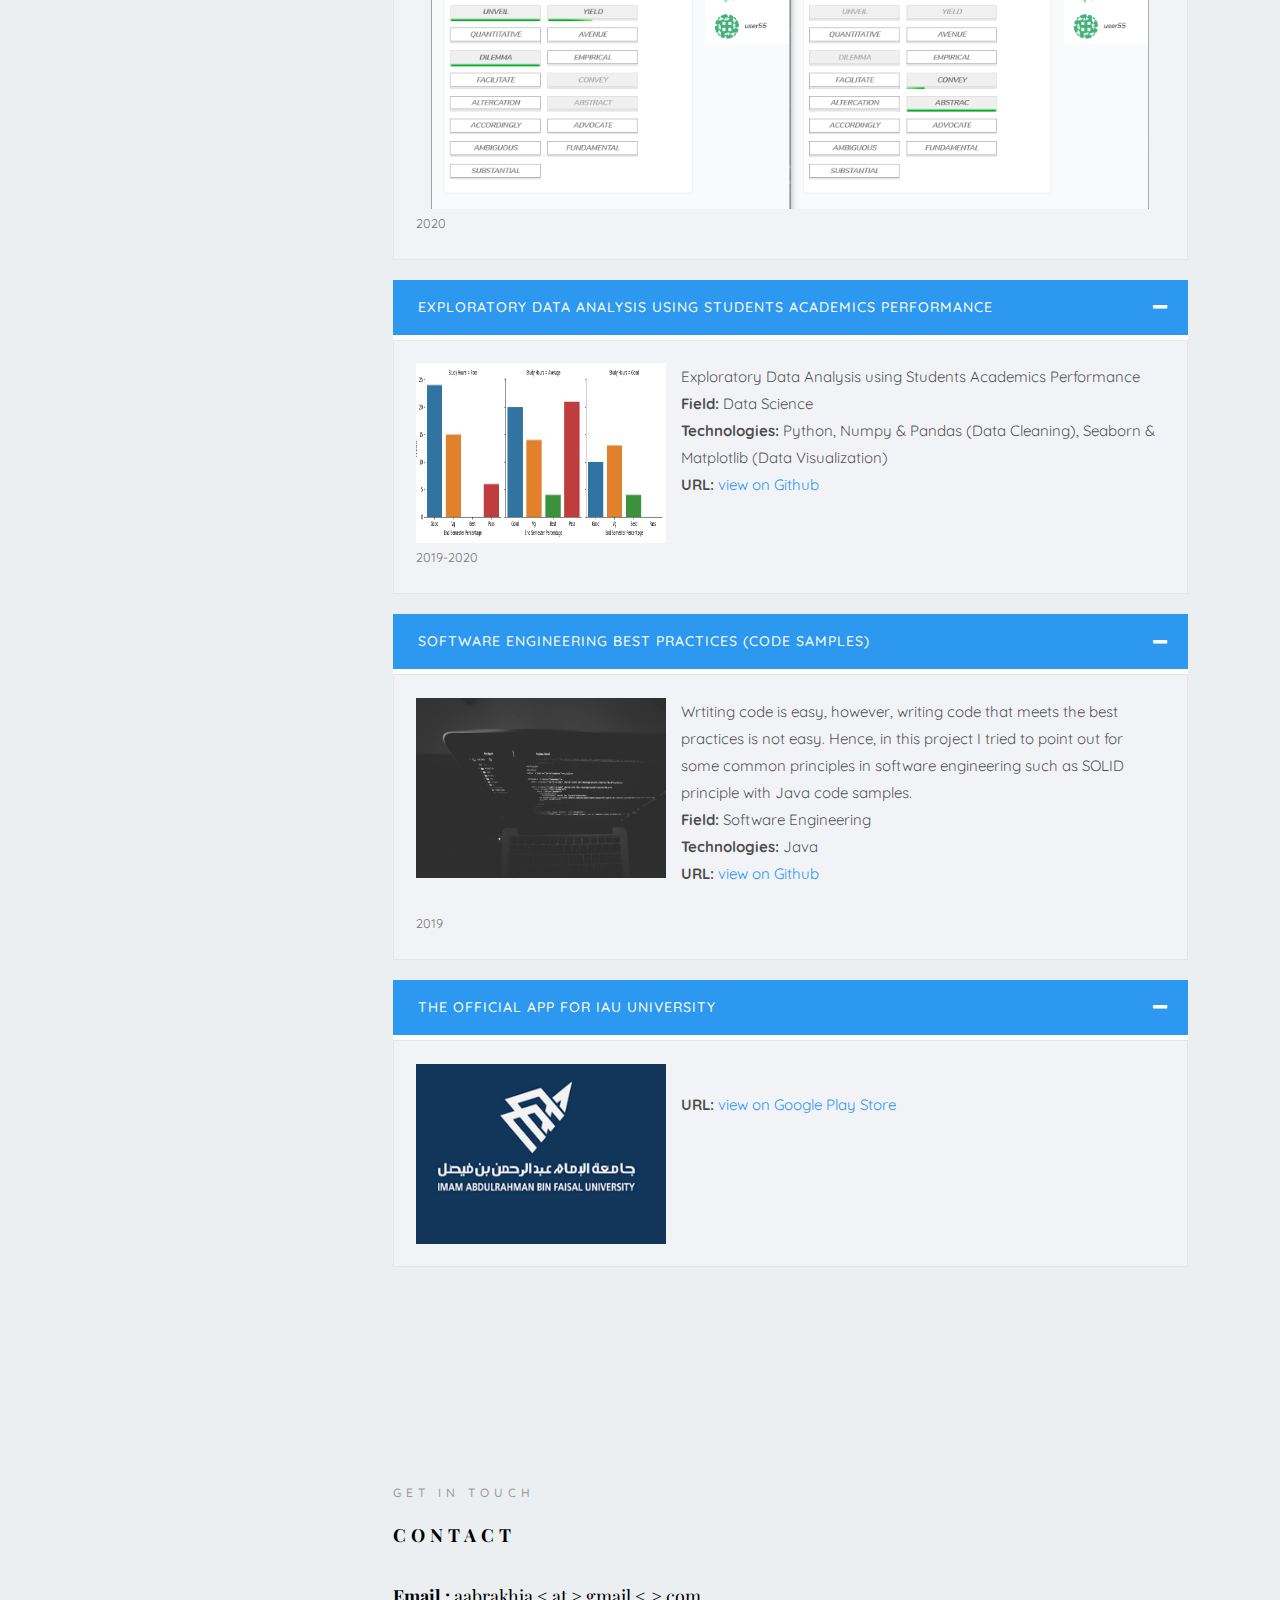
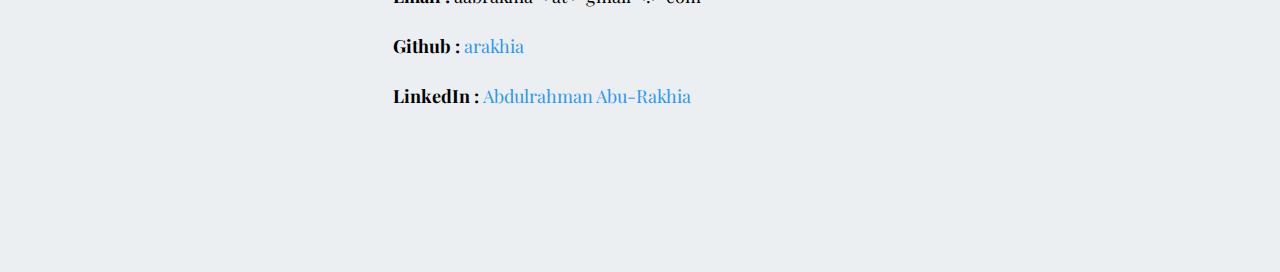
==== commit 9a8e7171: "update profile" ====
--- a/index.html
+++ b/index.html
@@ -385,71 +385,33 @@
 						</div>
 					</div>
 					<div class="row">
-						<div class="col-md-12  m-bio" >
-							<p> My skills in software development involves Web or Mobile 'Android', in Web it's mainly PHP and Java in Android. On the other side I'm Developing My Data Science Skills particularly with Python. </p>
-						</div>
 						<div class="col-md-6 " >
 							<div class="progress-wrap">
-								<h3>Web Development PHP Laravel</h3>
+								<h3>Web Development, PHP Laravel</h3>
 								<div class="progress">
 								 	<div class="progress-bar color-1" role="progressbar" aria-valuenow="85"
-								  	aria-valuemin="0" aria-valuemax="100" style="width:85%">
-								    <span>85%</span>
+								  	aria-valuemin="0" aria-valuemax="100" style="width:100%">
 								  	</div>
 								</div>
 							</div>
 						</div>
 						<div class="col-md-6 " >
 							<div class="progress-wrap">
-								<h3>Android Development Java</h3>
+								<h3>Data Preprocessing & Analysis, Excel - Advance SQL - Tableau</h3>
 								<div class="progress">
 								 	<div class="progress-bar color-2" role="progressbar" aria-valuenow="85"
-								  	aria-valuemin="0" aria-valuemax="100" style="width:85%">
-								    <span>85%</span>
+								  	aria-valuemin="0" aria-valuemax="100" style="width:100%">
 								  	</div>
 								</div>
 							</div>
 						</div>
 						<div class="col-md-6 " >
 							<div class="progress-wrap">
-								<h3>Data Science</h3>
-								<div class="progress">
-								 	<div class="progress-bar color-3" role="progressbar" aria-valuenow="70"
-								  	aria-valuemin="0" aria-valuemax="100" style="width:70%">
-								    <span>70%</span>
-								  	</div>
-								</div>
-							</div>
-						</div>
-						<div class="col-md-6 " >
-							<div class="progress-wrap">
-								<h3>Numpy, Pandas, SKlearn, Matplotlib</h3>
+								<h3>Experience with Experimental Research, Results
+									Analysis, Hypothesis Testing</h3>
 								<div class="progress">
 								 	<div class="progress-bar color-6" role="progressbar" aria-valuenow="80"
-								  	aria-valuemin="0" aria-valuemax="100" style="width:80%">
-								    <span>80%</span>
-								  	</div>
-								</div>
-							</div>
-						</div>
-						<div class="col-md-6 " >
-							<div class="progress-wrap">
-								<h3>Deep Learning Tensorflow, Keras </h3>
-								<div class="progress">
-								 	<div class="progress-bar color-4" role="progressbar" aria-valuenow="50"
-								  	aria-valuemin="0" aria-valuemax="100" style="width:50%">
-								    <span></span>
-								  	</div>
-								</div>
-							</div>
-						</div>
-						<div class="col-md-6 " >
-							<div class="progress-wrap">
-								<h3>Linux Ubuntu</h3>
-								<div class="progress">
-								 	<div class="progress-bar color-5" role="progressbar" aria-valuenow="70"
-								  	aria-valuemin="0" aria-valuemax="100" style="width:70%">
-								    <span>70%</span>
+								  	aria-valuemin="0" aria-valuemax="100" style="width:100%">
 								  	</div>
 								</div>
 							</div>
@@ -458,20 +420,18 @@
 							<div class="progress-wrap">
 								<h3>Research & Development</h3>
 								<div class="progress">
-								 	<div class="progress-bar color-6" role="progressbar" aria-valuenow="70"
-								  	aria-valuemin="0" aria-valuemax="100" style="width:70%">
-								    <span>70%</span>
+								 	<div class="progress-bar color-3" role="progressbar" aria-valuenow="70"
+								  	aria-valuemin="0" aria-valuemax="100" style="width:100%">
 								  	</div>
 								</div>
 							</div>
 						</div>
 						<div class="col-md-6 " >
 							<div class="progress-wrap">
-								<h3>Front-end HTML, CSS, JS</h3>
+								<h3>Data Science (Classification - Regression - Clustering) - Scikit-Learn</h3>
 								<div class="progress">
-								 	<div class="progress-bar color-2" role="progressbar" aria-valuenow="80"
+								 	<div class="progress-bar color-7" role="progressbar" aria-valuenow="70"
 								  	aria-valuemin="0" aria-valuemax="100" style="width:80%">
-								    <span>80%</span>
 								  	</div>
 								</div>
 							</div>
@@ -480,7 +440,7 @@
 							<div class="progress-wrap">
 								<h3>Communication Skills, Teamwork</h3>
 								<div class="progress">
-										<div class="progress-bar color-3" role="progressbar" aria-valuenow="100"
+										<div class="progress-bar color-2" role="progressbar" aria-valuenow="100"
 										aria-valuemin="0" aria-valuemax="100" style="width:100%">
 										</div>
 								</div>
@@ -488,18 +448,13 @@
 						</div>
 						<div class="col-md-6 " >
 							<div class="progress-wrap">
-								<h3>Creativity, Analytically</h3>
+								<h3>Problem Solving, Creativity, Analytically</h3>
 								<div class="progress">
-										<div class="progress-bar color-3" role="progressbar" aria-valuenow="100"
+										<div class="progress-bar color-6" role="progressbar" aria-valuenow="100"
 										aria-valuemin="0" aria-valuemax="100" style="width:100%">
 										</div>
 								</div>
 							</div>
-						</div>
-					</div>
-					<div class="row">
-						<div class="col-md-6 col-md-offset-3 col-md-pull-3 " >
-							<h4> Also worked with SQL, MySQL, Git, Docker, Jupyter, Jira</h4>
 						</div>
 					</div>
 				</div>
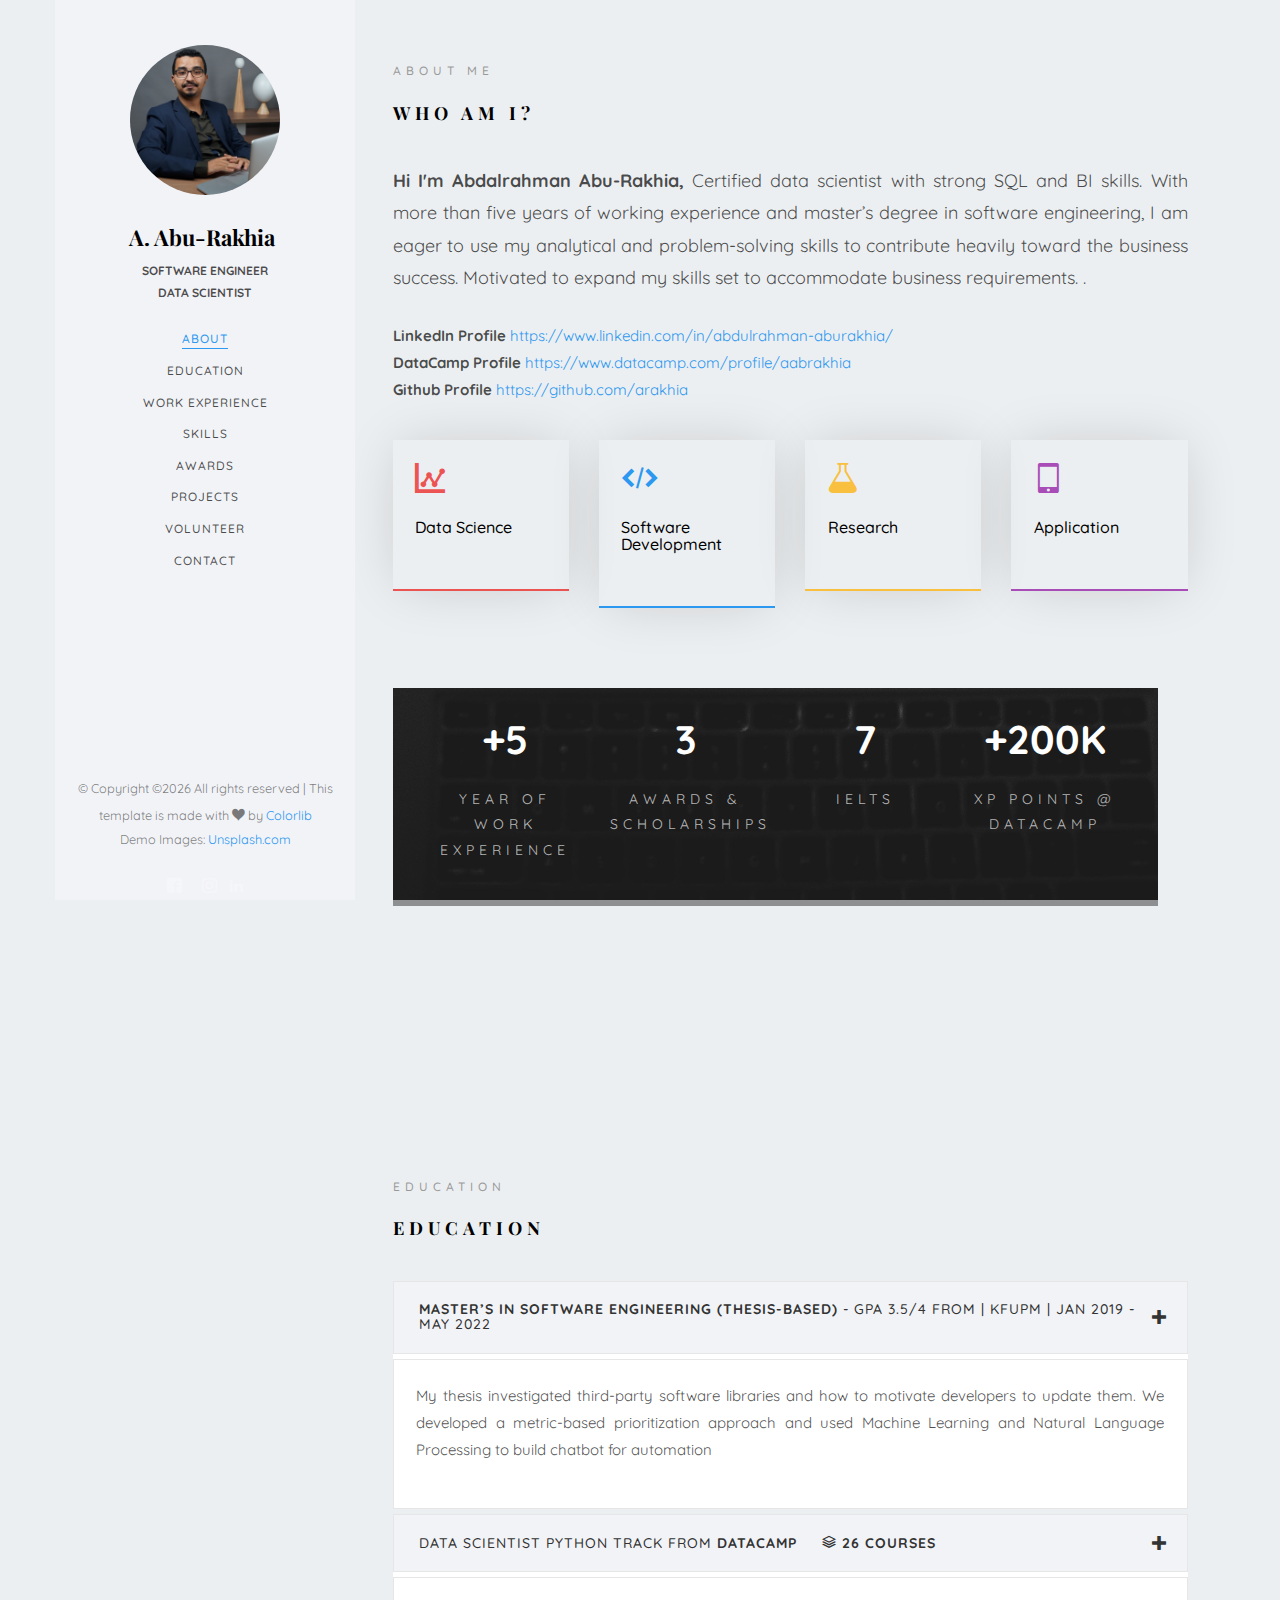
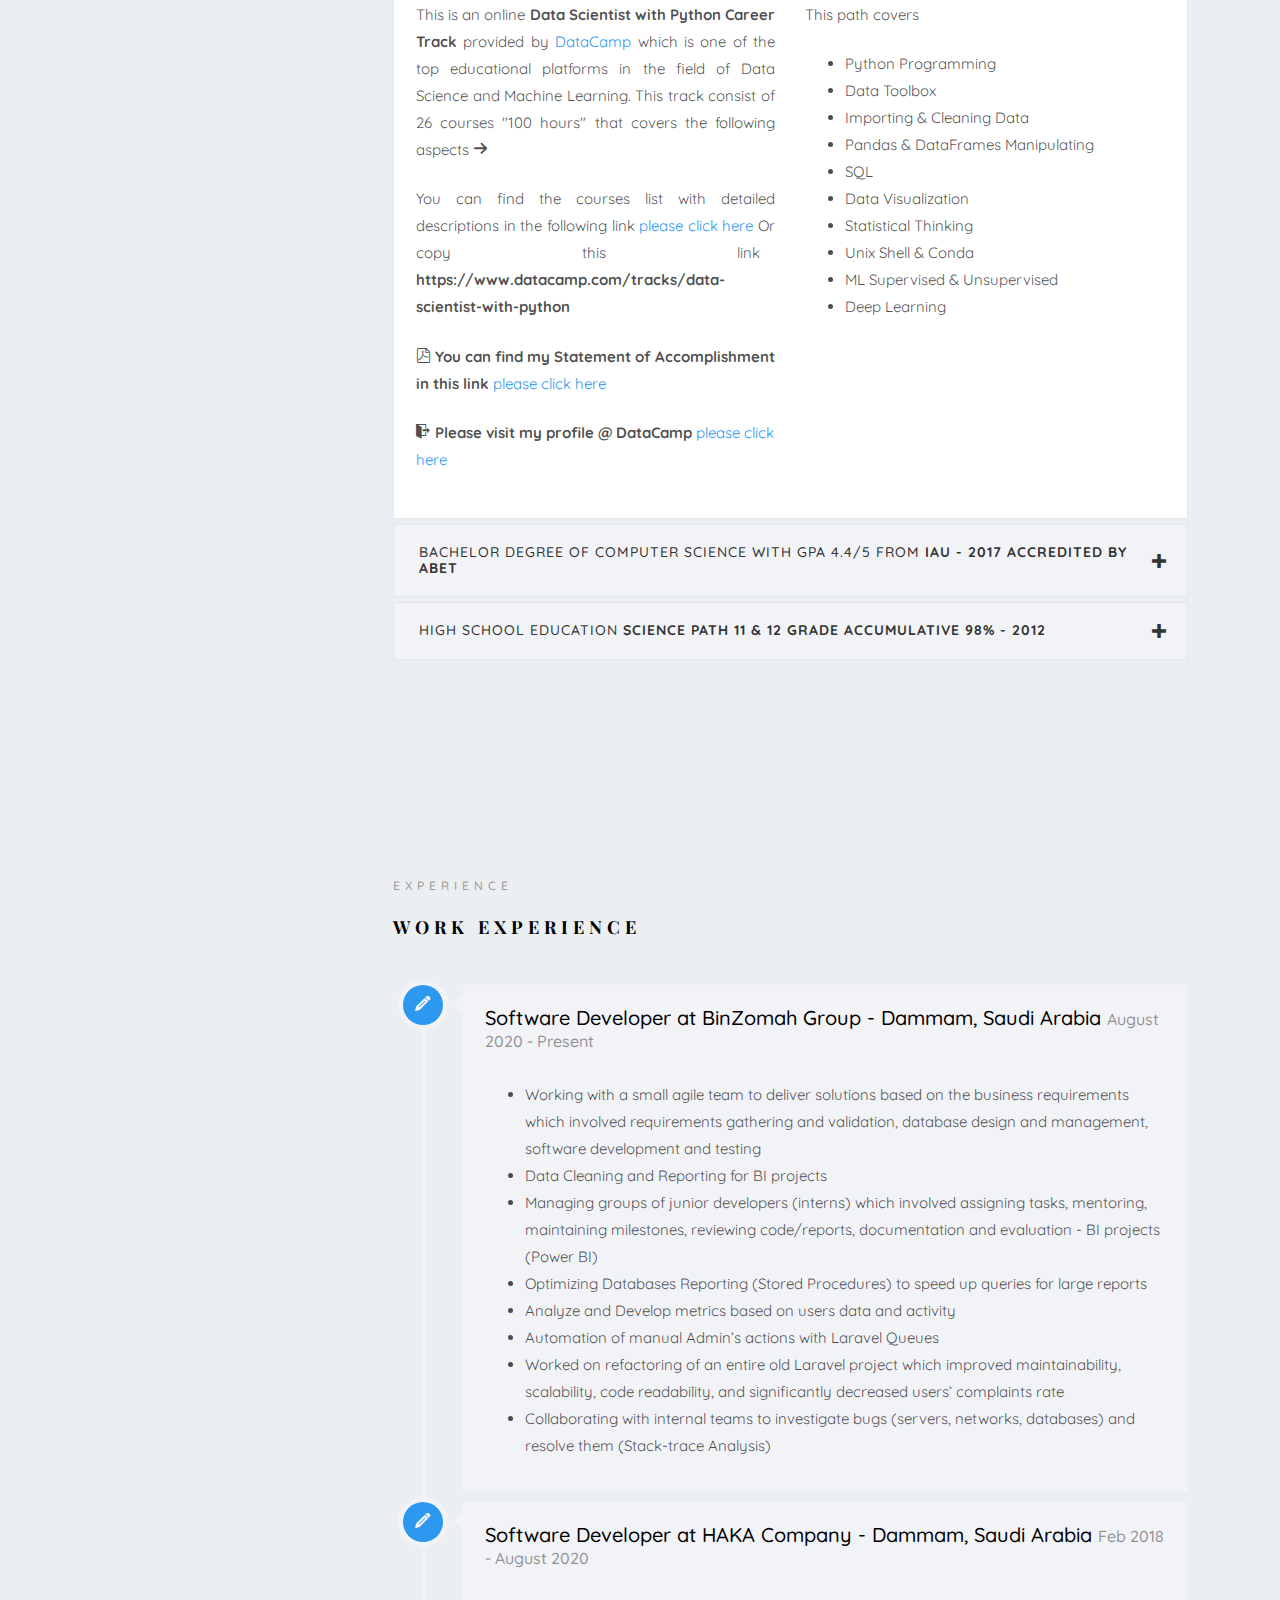
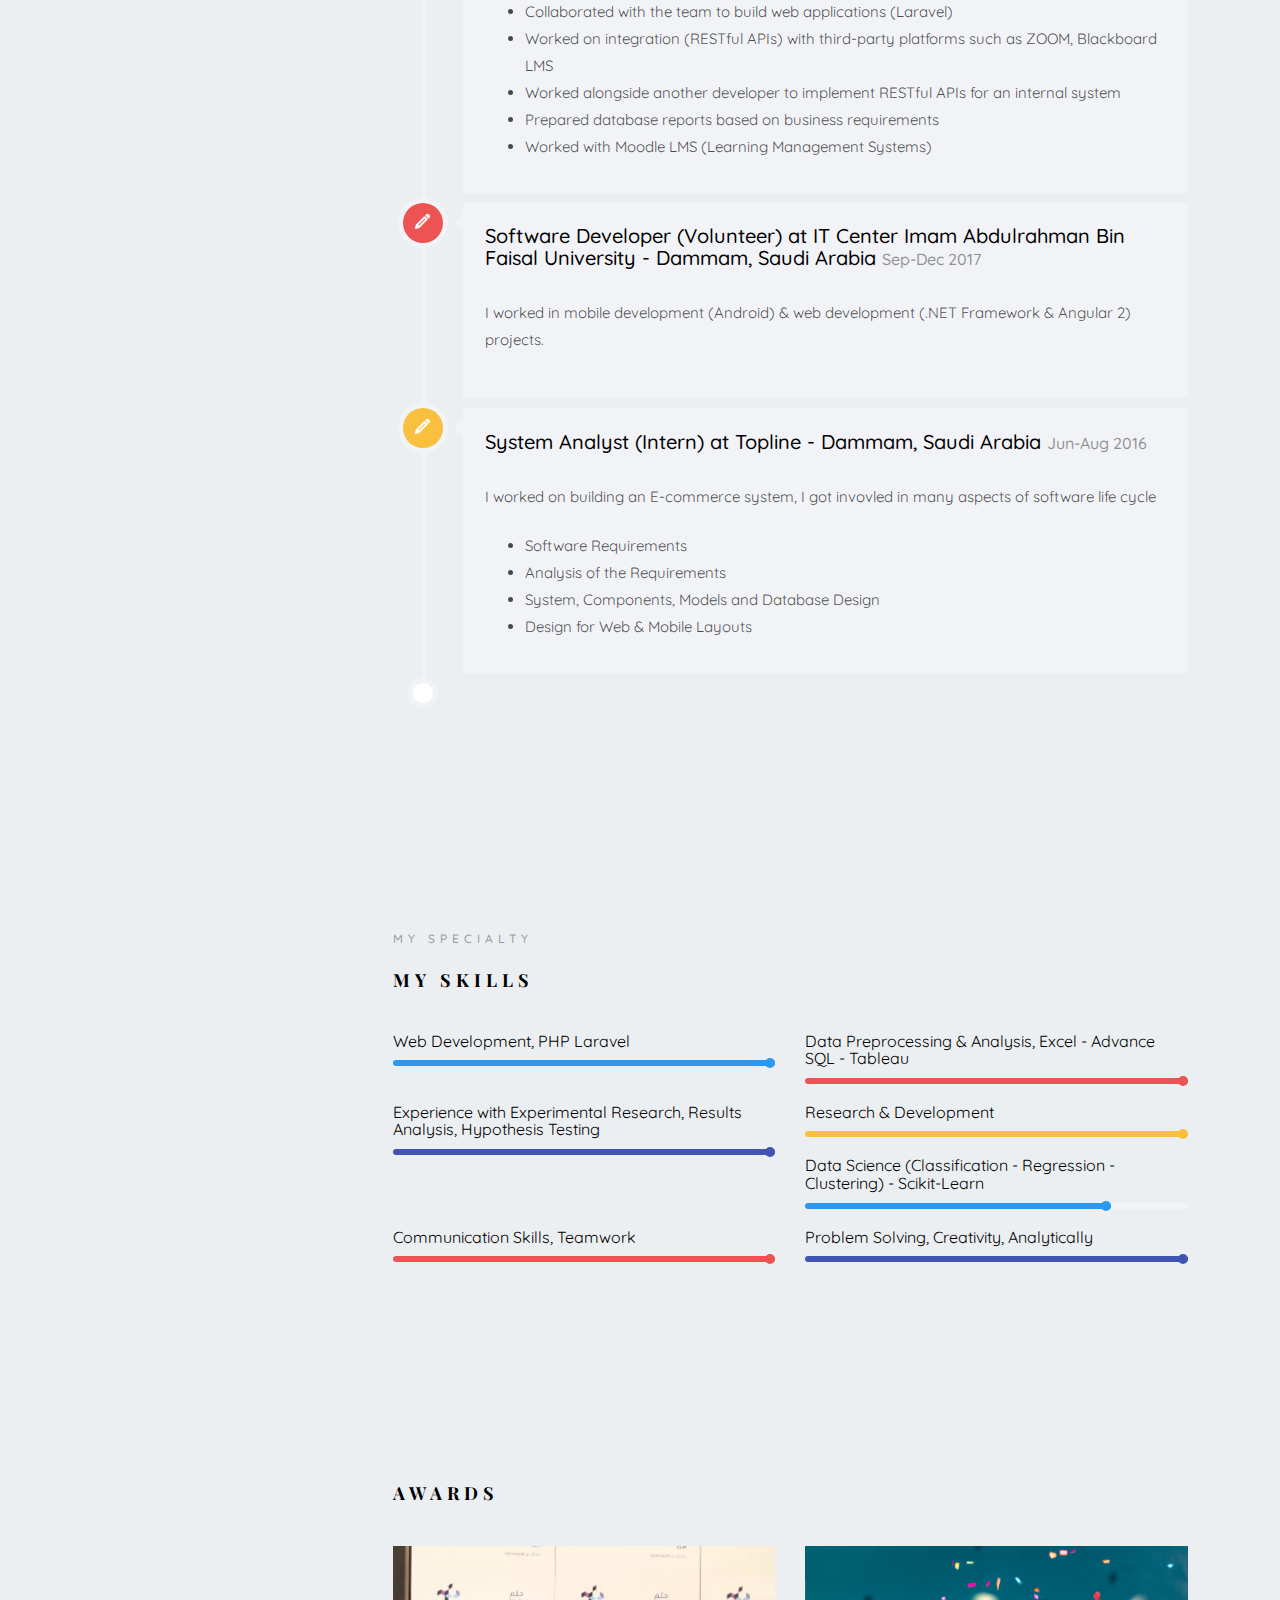
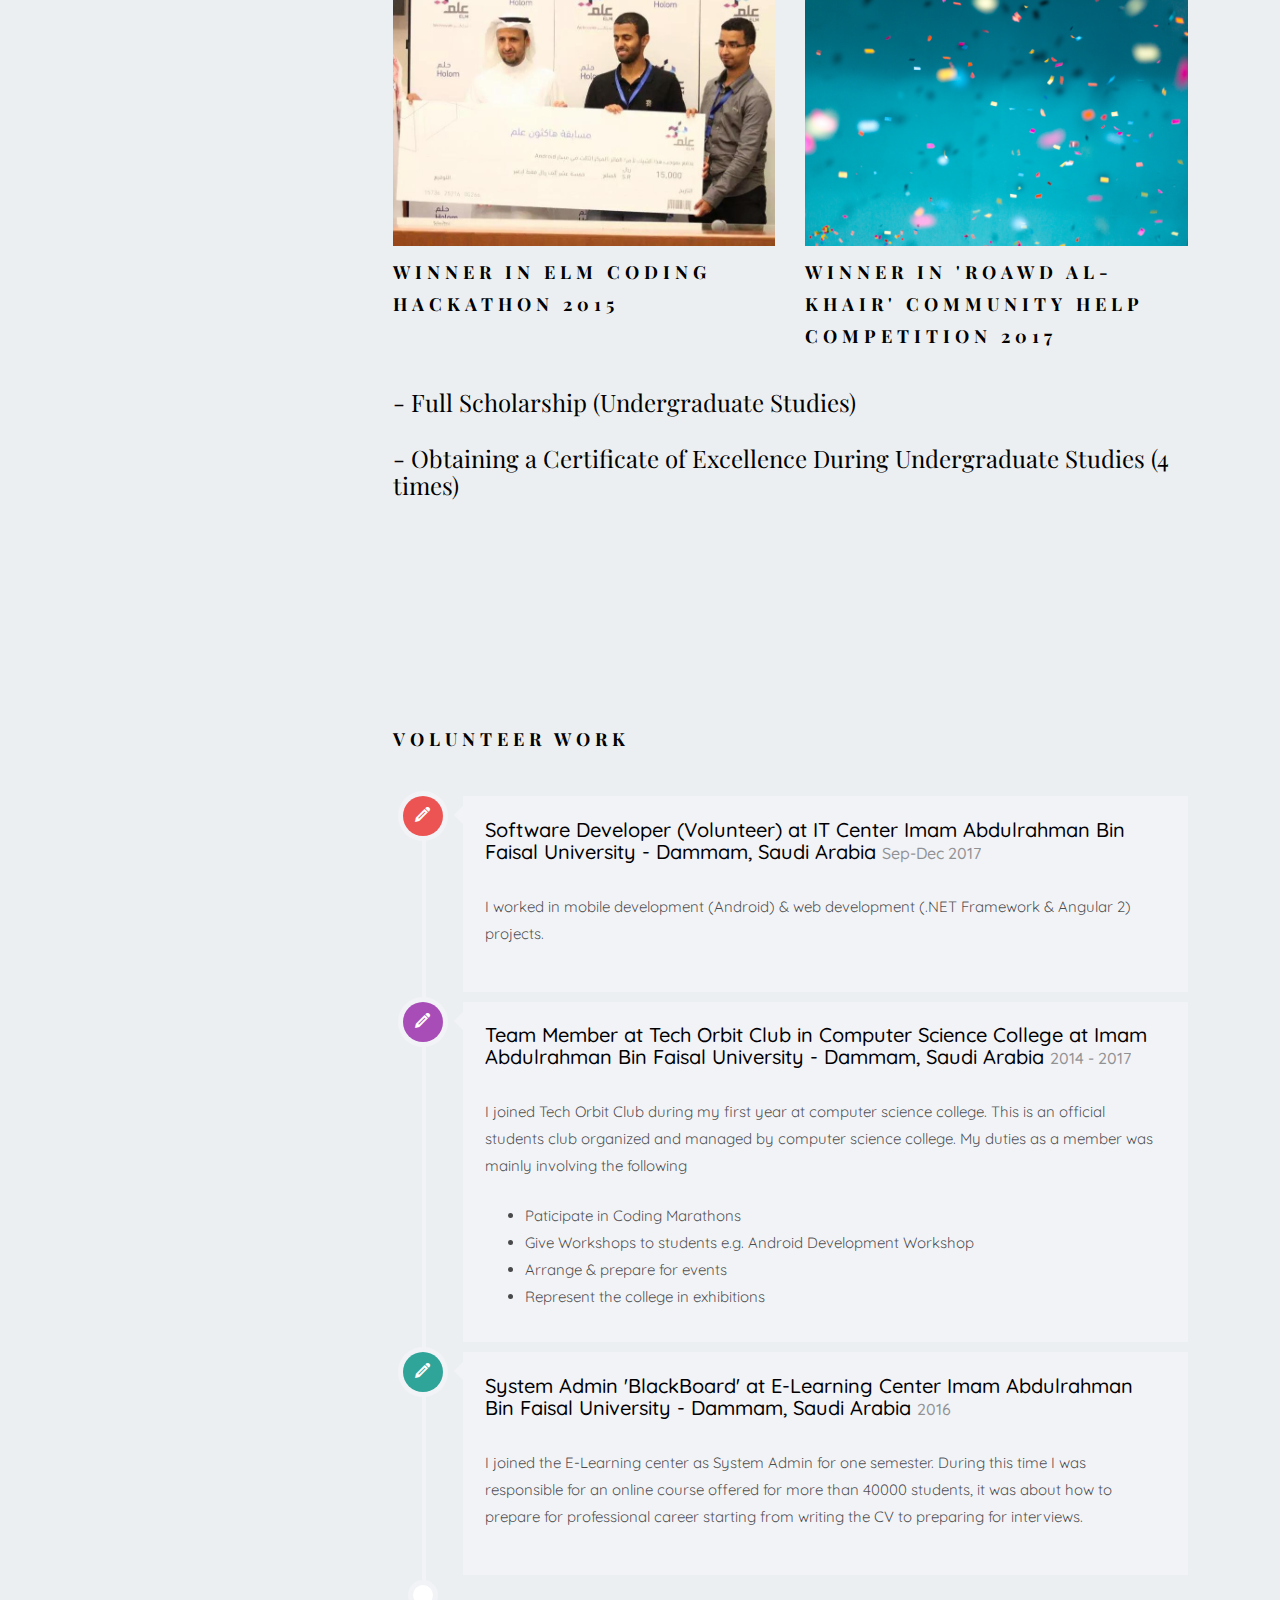
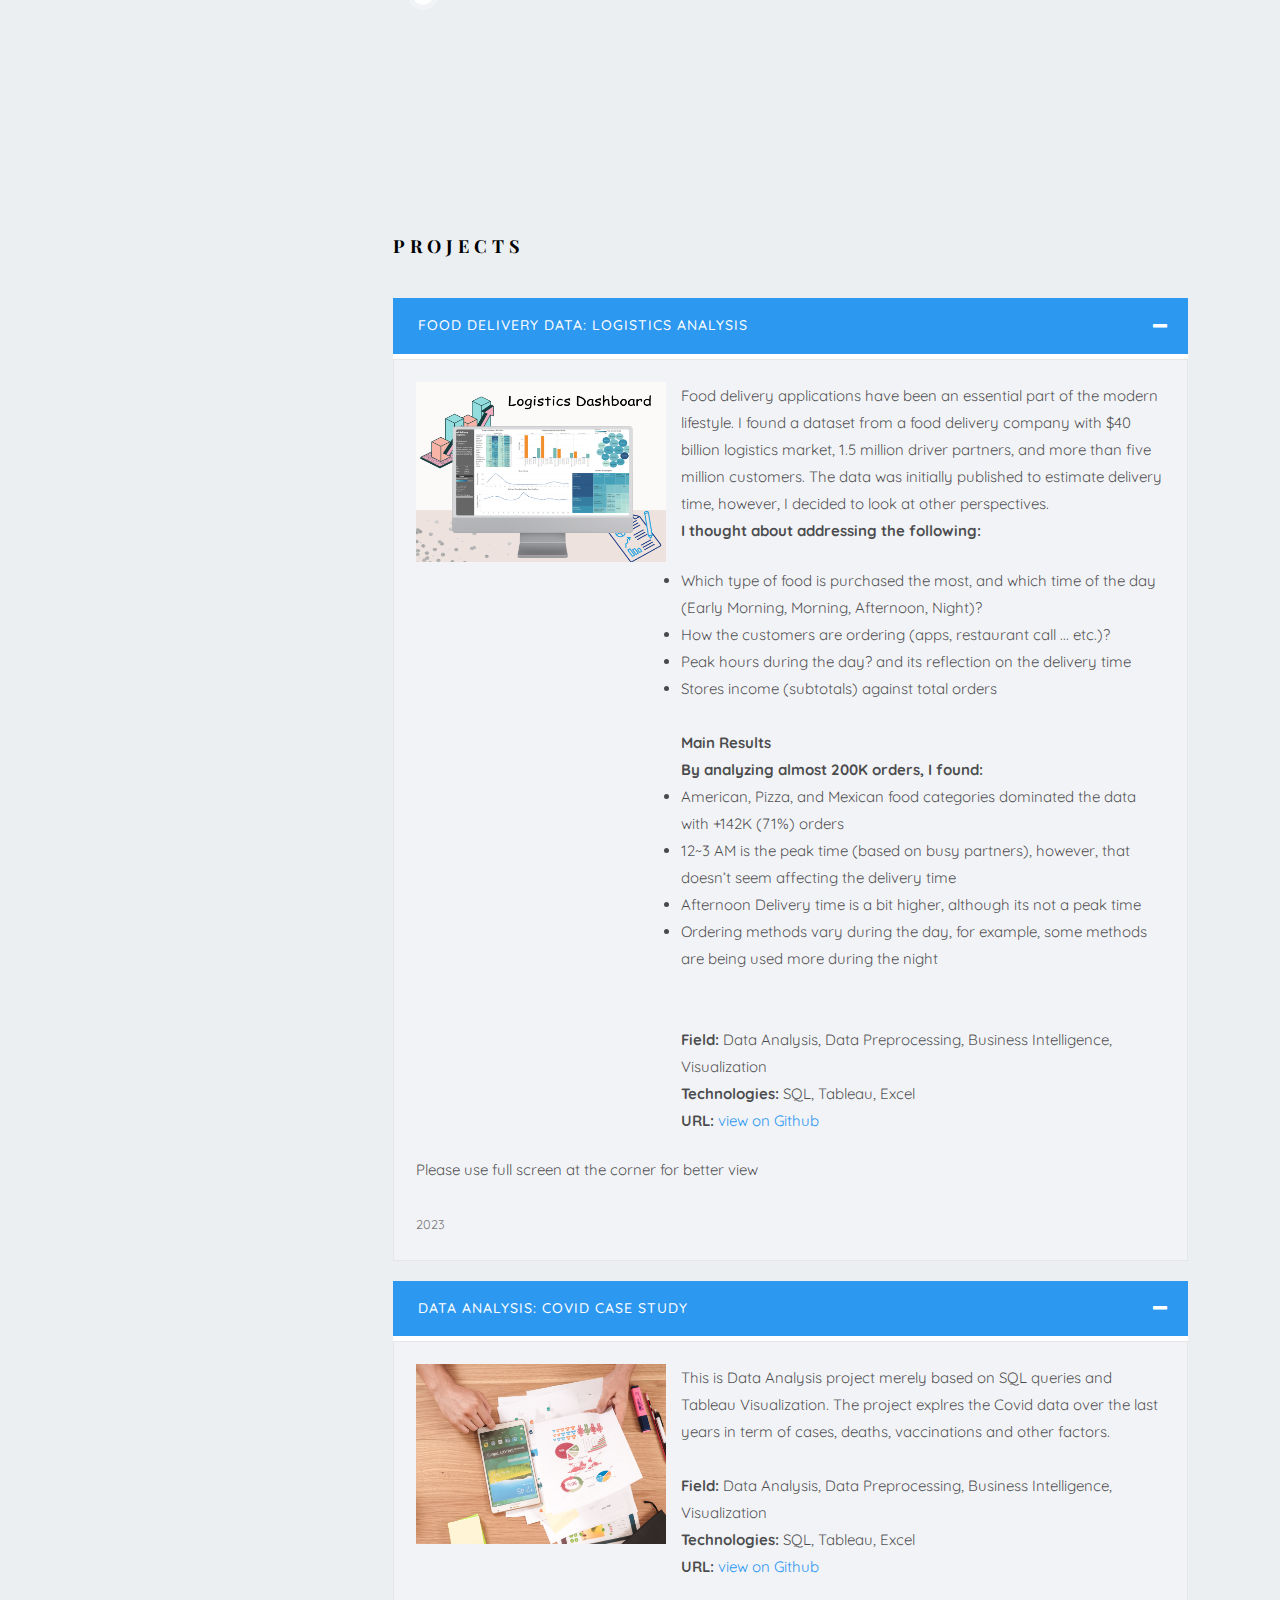
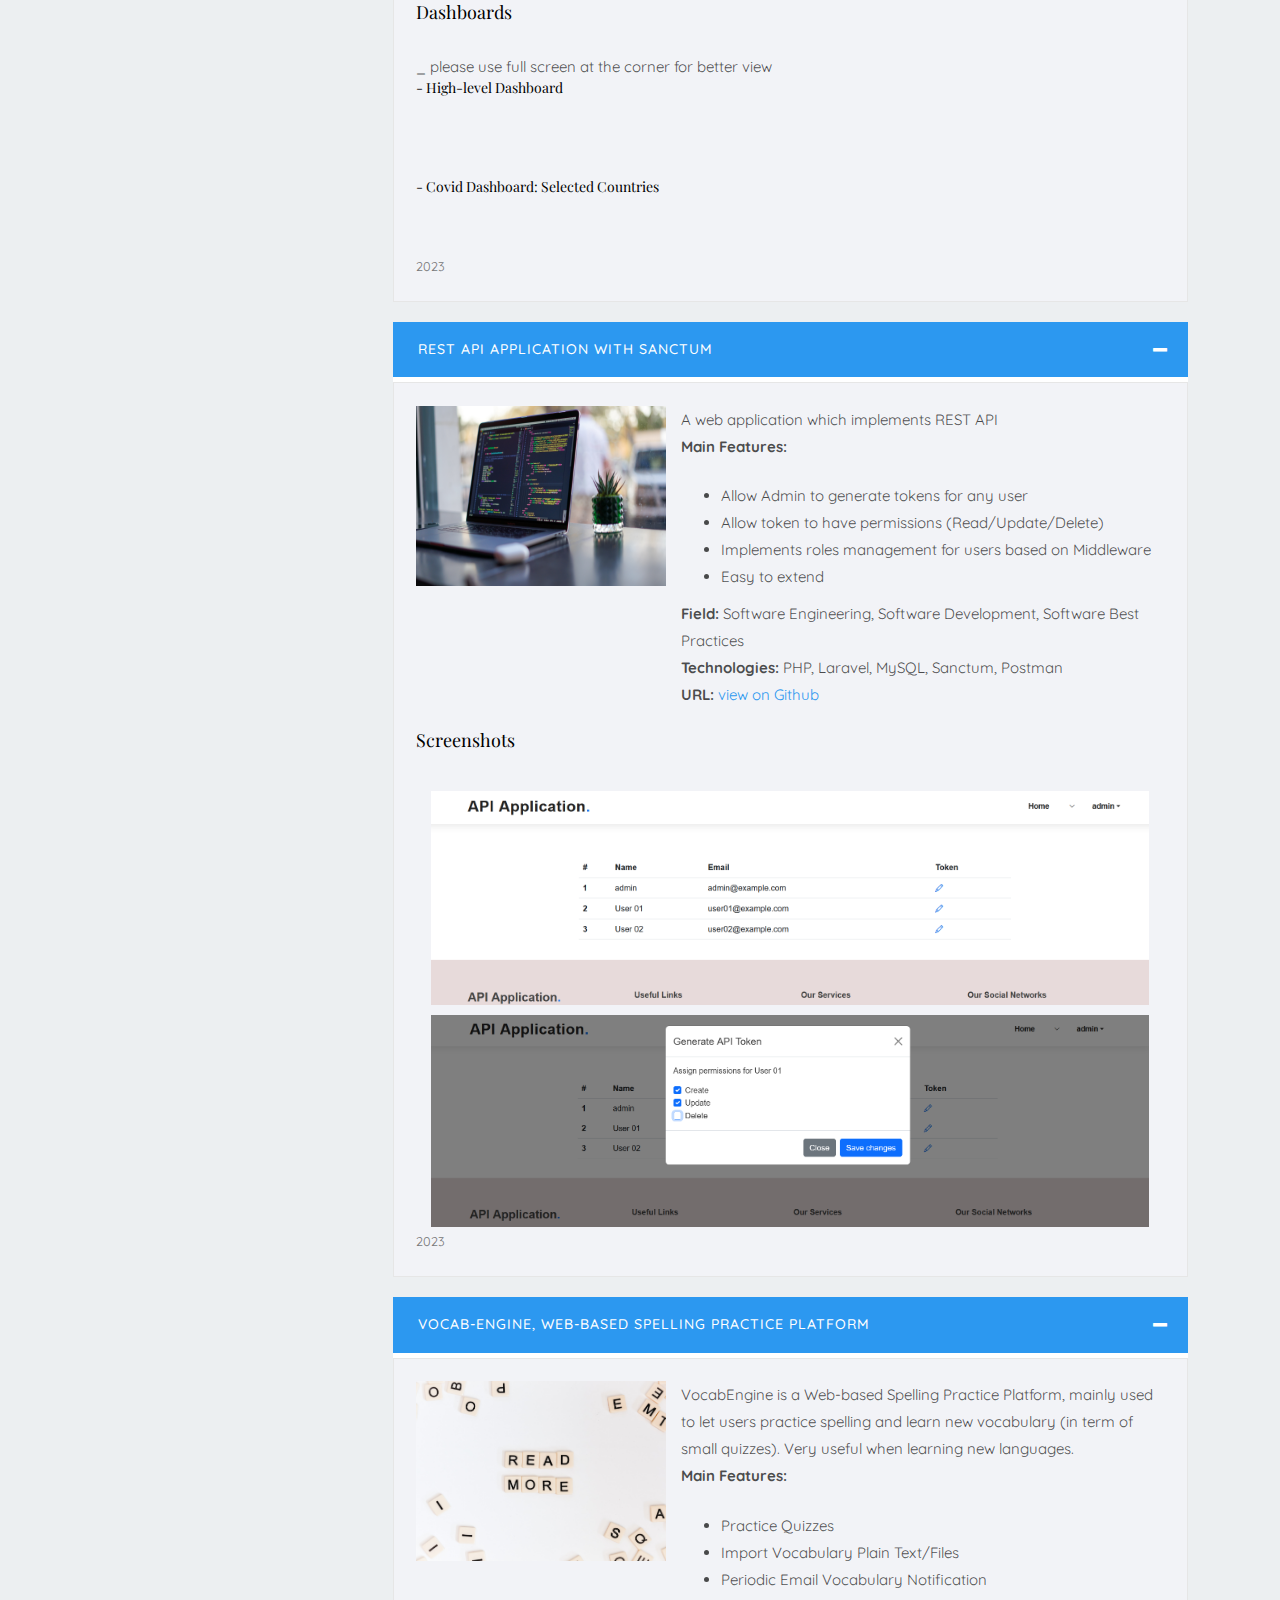
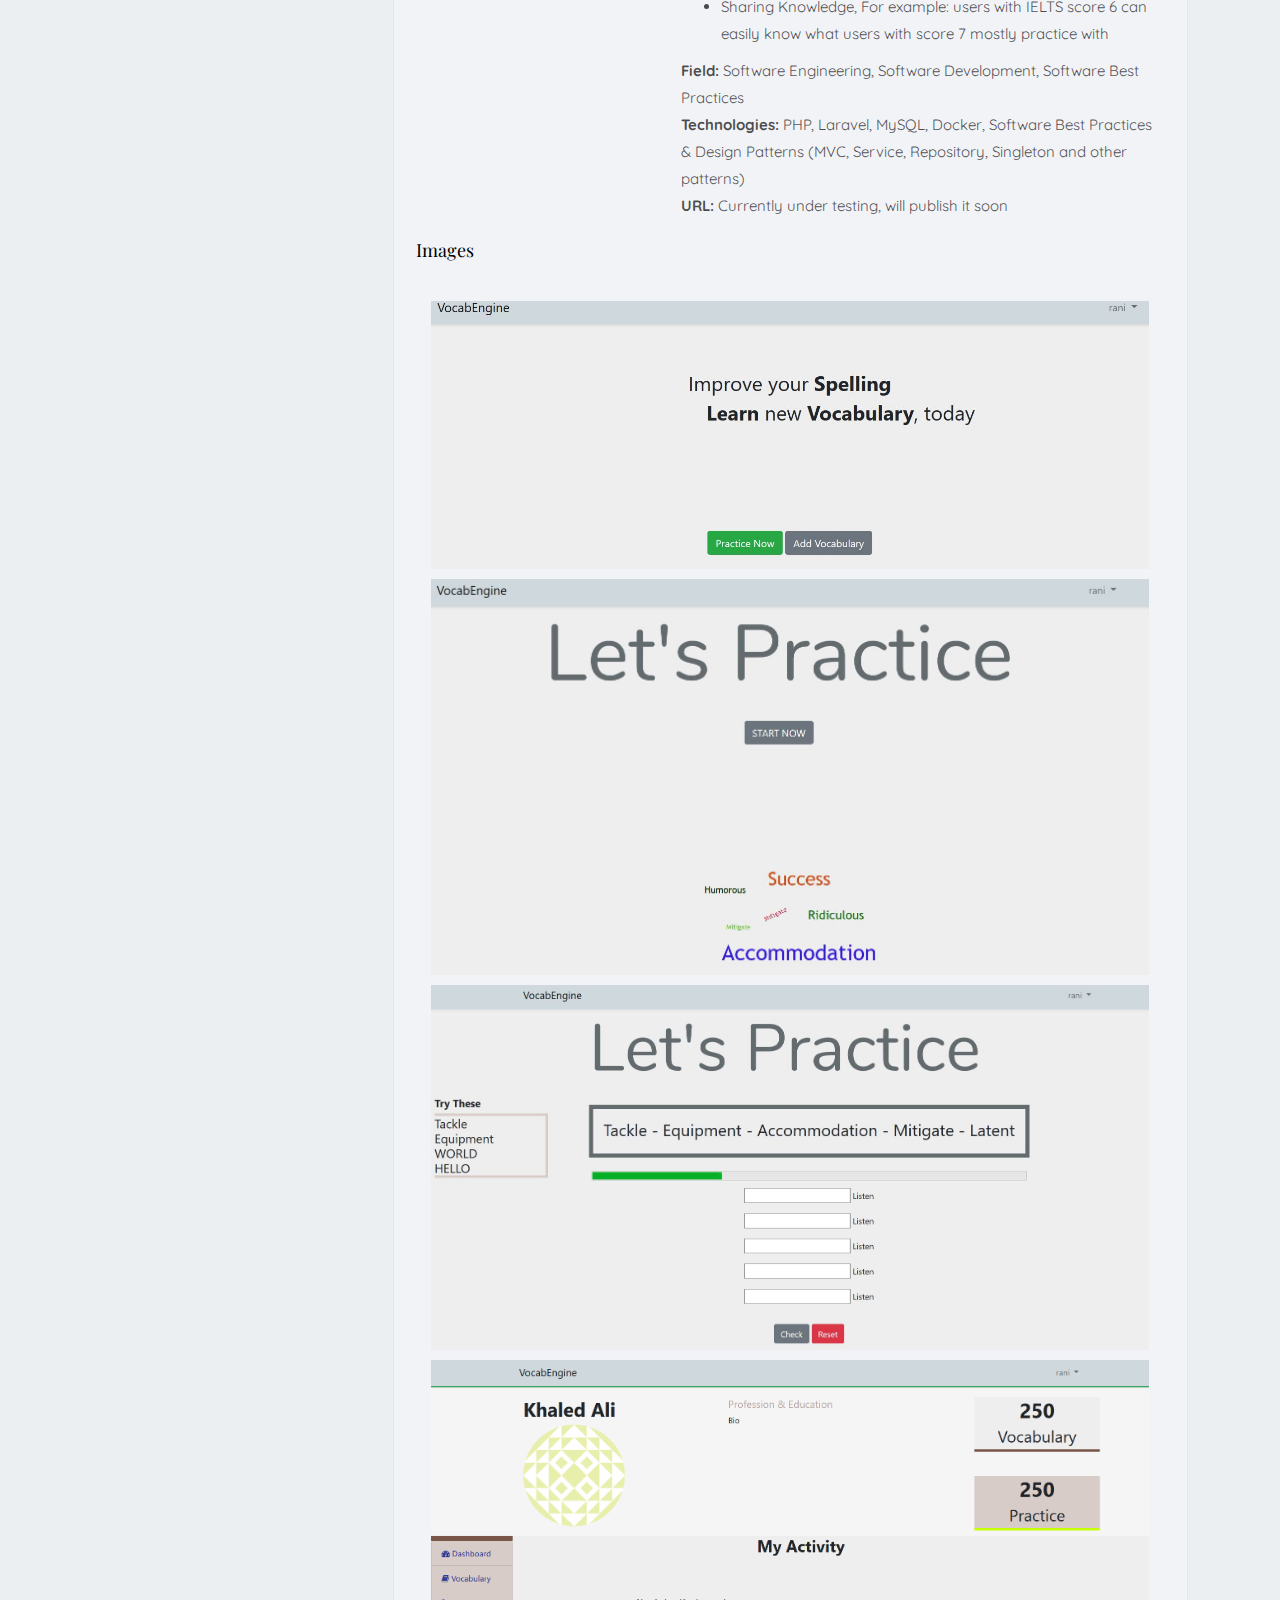
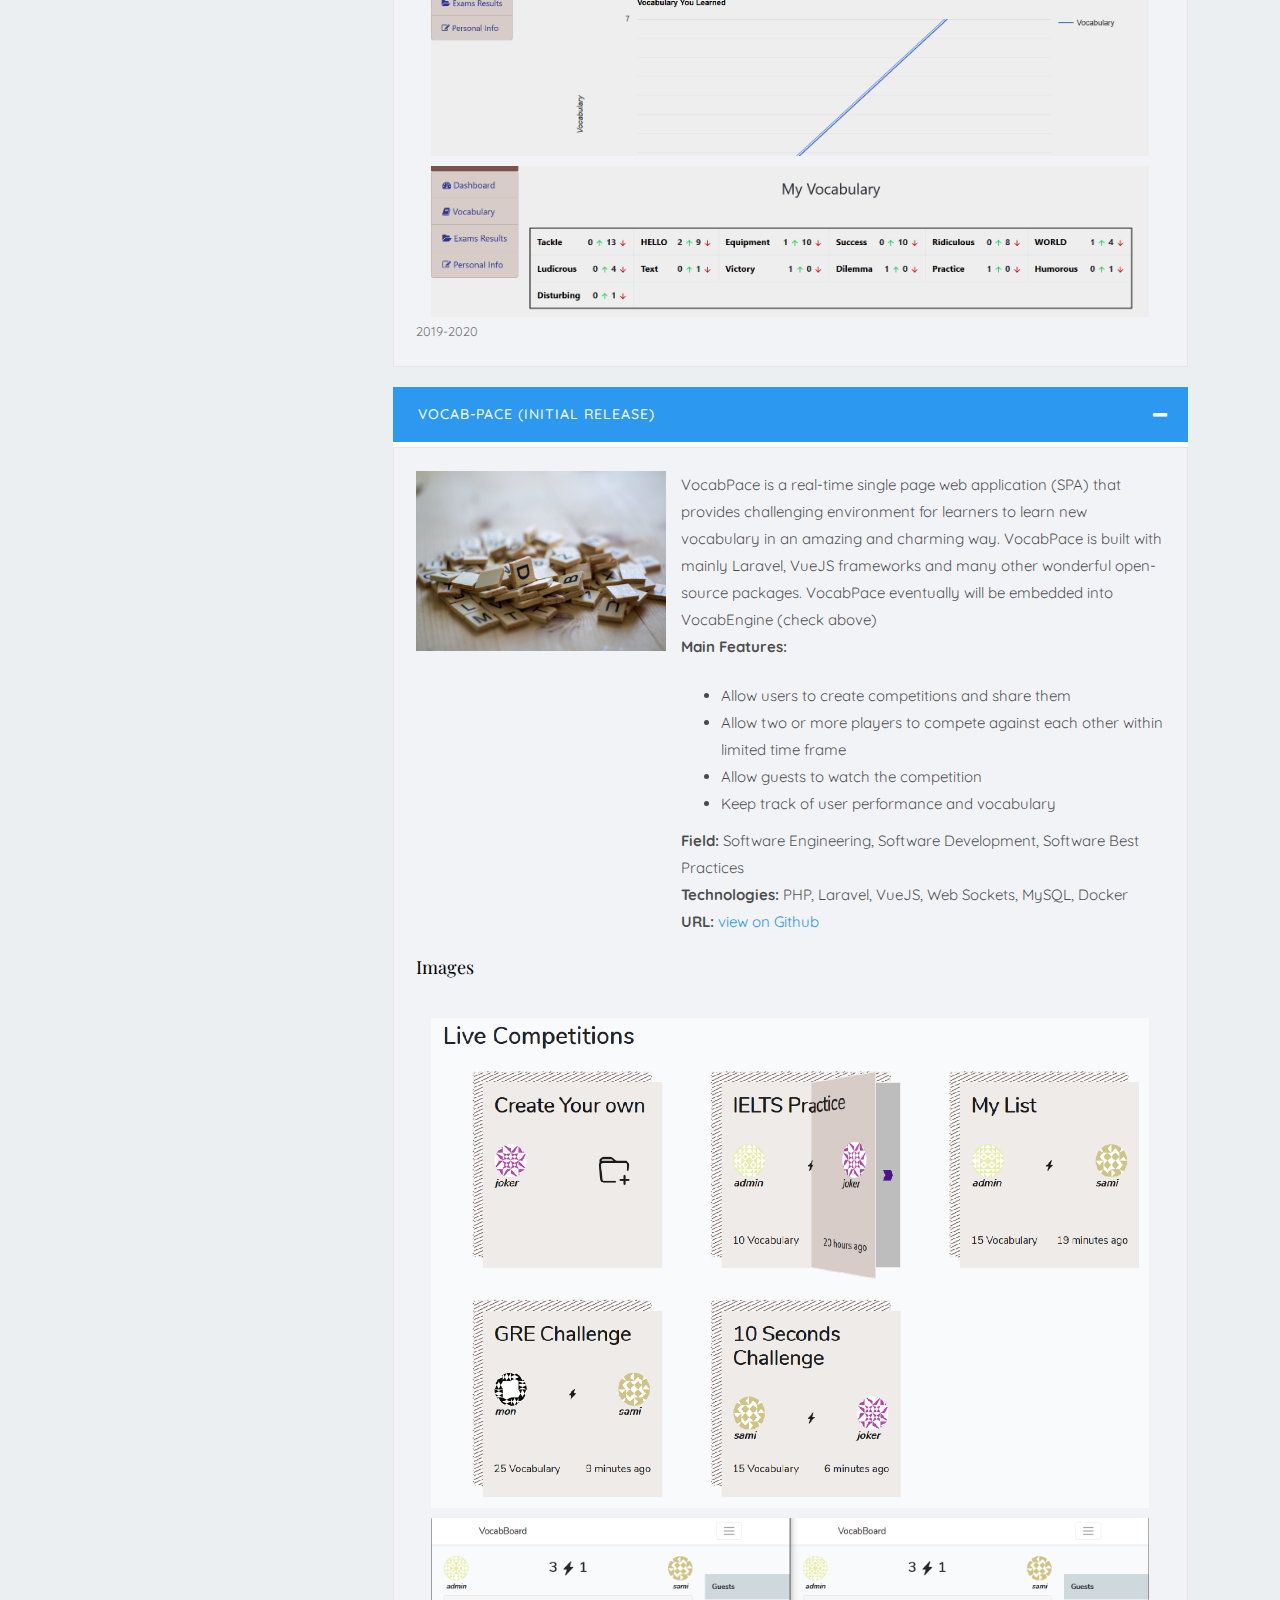
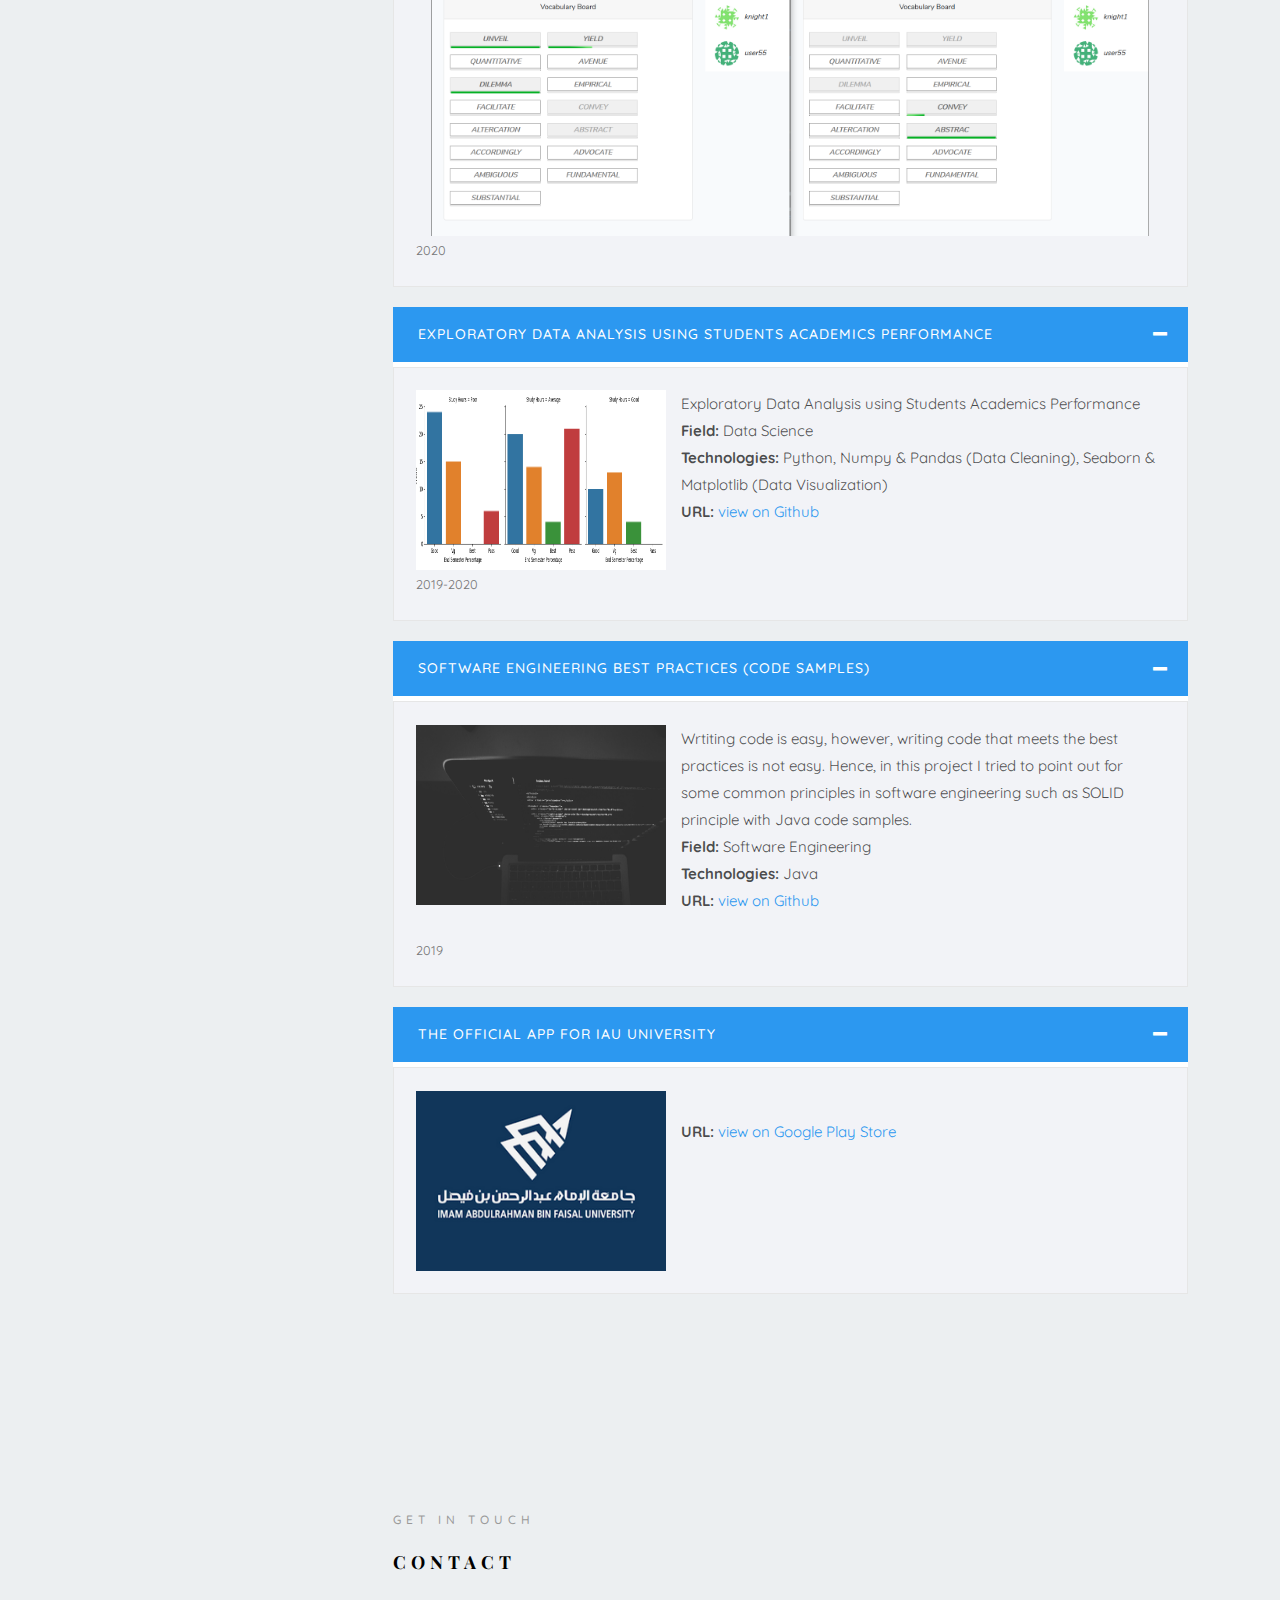
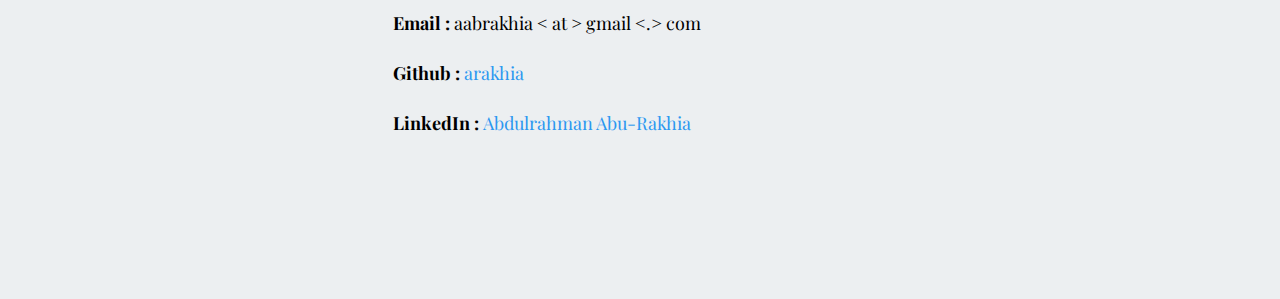
==== commit 2188ffa6: "update profile" ====
--- a/index.html
+++ b/index.html
@@ -111,7 +111,7 @@
 											Seeking for an opportunity in challenging environment with great team to solve problems with the use of cutting-edge technology. -->
 
 											.</p>
-										<p> <strong> LinkedIn Profile </strong> <a target="_blank" rel="noopener noreferrer" href="https://linkedin.com/in/abdulrahman-aburakhia-7796b4187"> https://linkedin.com/in/abdulrahman-aburakhia-7796b4187 </a>
+										<p> <strong> LinkedIn Profile </strong> <a target="_blank" rel="noopener noreferrer" href="https://www.linkedin.com/in/abdulrahman-aburakhia/"> https://www.linkedin.com/in/abdulrahman-aburakhia/ </a>
 										<br> <strong> DataCamp Profile </strong> <a target="_blank" rel="noopener noreferrer" href="https://www.datacamp.com/profile/aabrakhia"> https://www.datacamp.com/profile/aabrakhia </a>
 										<br> <strong> Github Profile   </strong> <a target="_blank" rel="noopener noreferrer" href="https://github.com/arakhia"> https://github.com/arakhia </a> </p>
 									</div>
@@ -300,7 +300,8 @@
 											<li>Data Cleaning and Reporting for BI projects</li>
 											<li>Managing groups of junior developers (interns) which involved assigning tasks, mentoring, maintaining
 												milestones, reviewing code/reports, documentation and evaluation - BI projects (Power BI)</li>
-											<li>Developing Stored Procedures to speed up queries for large reports</li>
+											<li>Optimizing Databases Reporting (Stored Procedures) to speed up queries for large reports</li>
+											<li>Analyze and Develop metrics based on users data and activity</li>
 											<li>Automation of manual Admin’s actions with Laravel Queues</li>
 											<li>Worked on refactoring of an entire old Laravel project which improved maintainability, scalability,
 												code readability, and significantly decreased users’ complaints rate</li>
@@ -1056,7 +1057,7 @@
 							<h2 class="colorlib-heading">Contact</h2>
 							<h4> <span style="font-weight: bold"> Email : </span> aabrakhia < at > gmail <.> com </h4>
 							<h4> <span style="font-weight: bold"> Github : </span> <a target="_blank" rel="noopener noreferrer" href="https://github.com/arakhia">arakhia</a> </h4>
-							<h4> <span style="font-weight: bold"> LinkedIn : </span> <a target="_blank" rel="noopener noreferrer" href="https://linkedin.com/in/abdulrahman-aburakhia-7796b4187">Abdulrahman Abu-Rakhia</a> </h4>
+							<h4> <span style="font-weight: bold"> LinkedIn : </span> <a target="_blank" rel="noopener noreferrer" href="https://www.linkedin.com/in/abdulrahman-aburakhia/">Abdulrahman Abu-Rakhia</a> </h4>
 						</div>
 					</div>
 				</div>
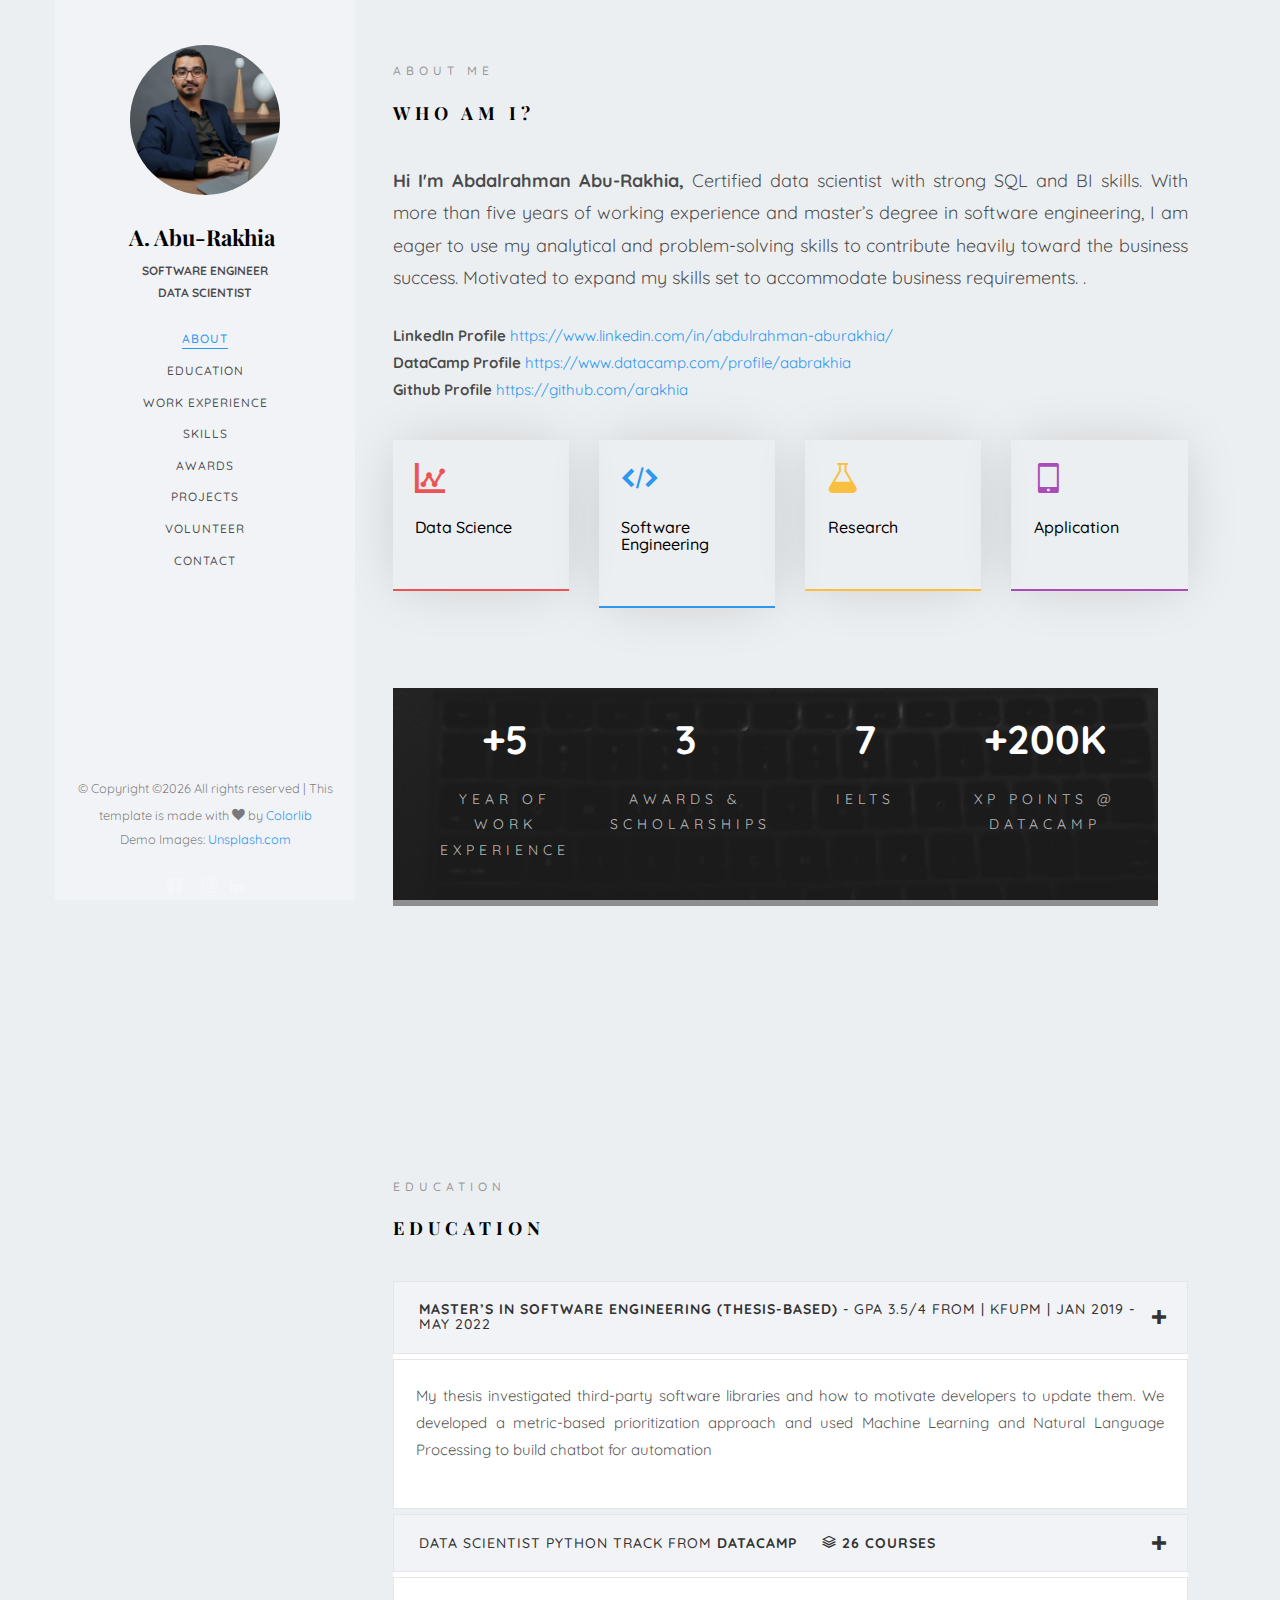
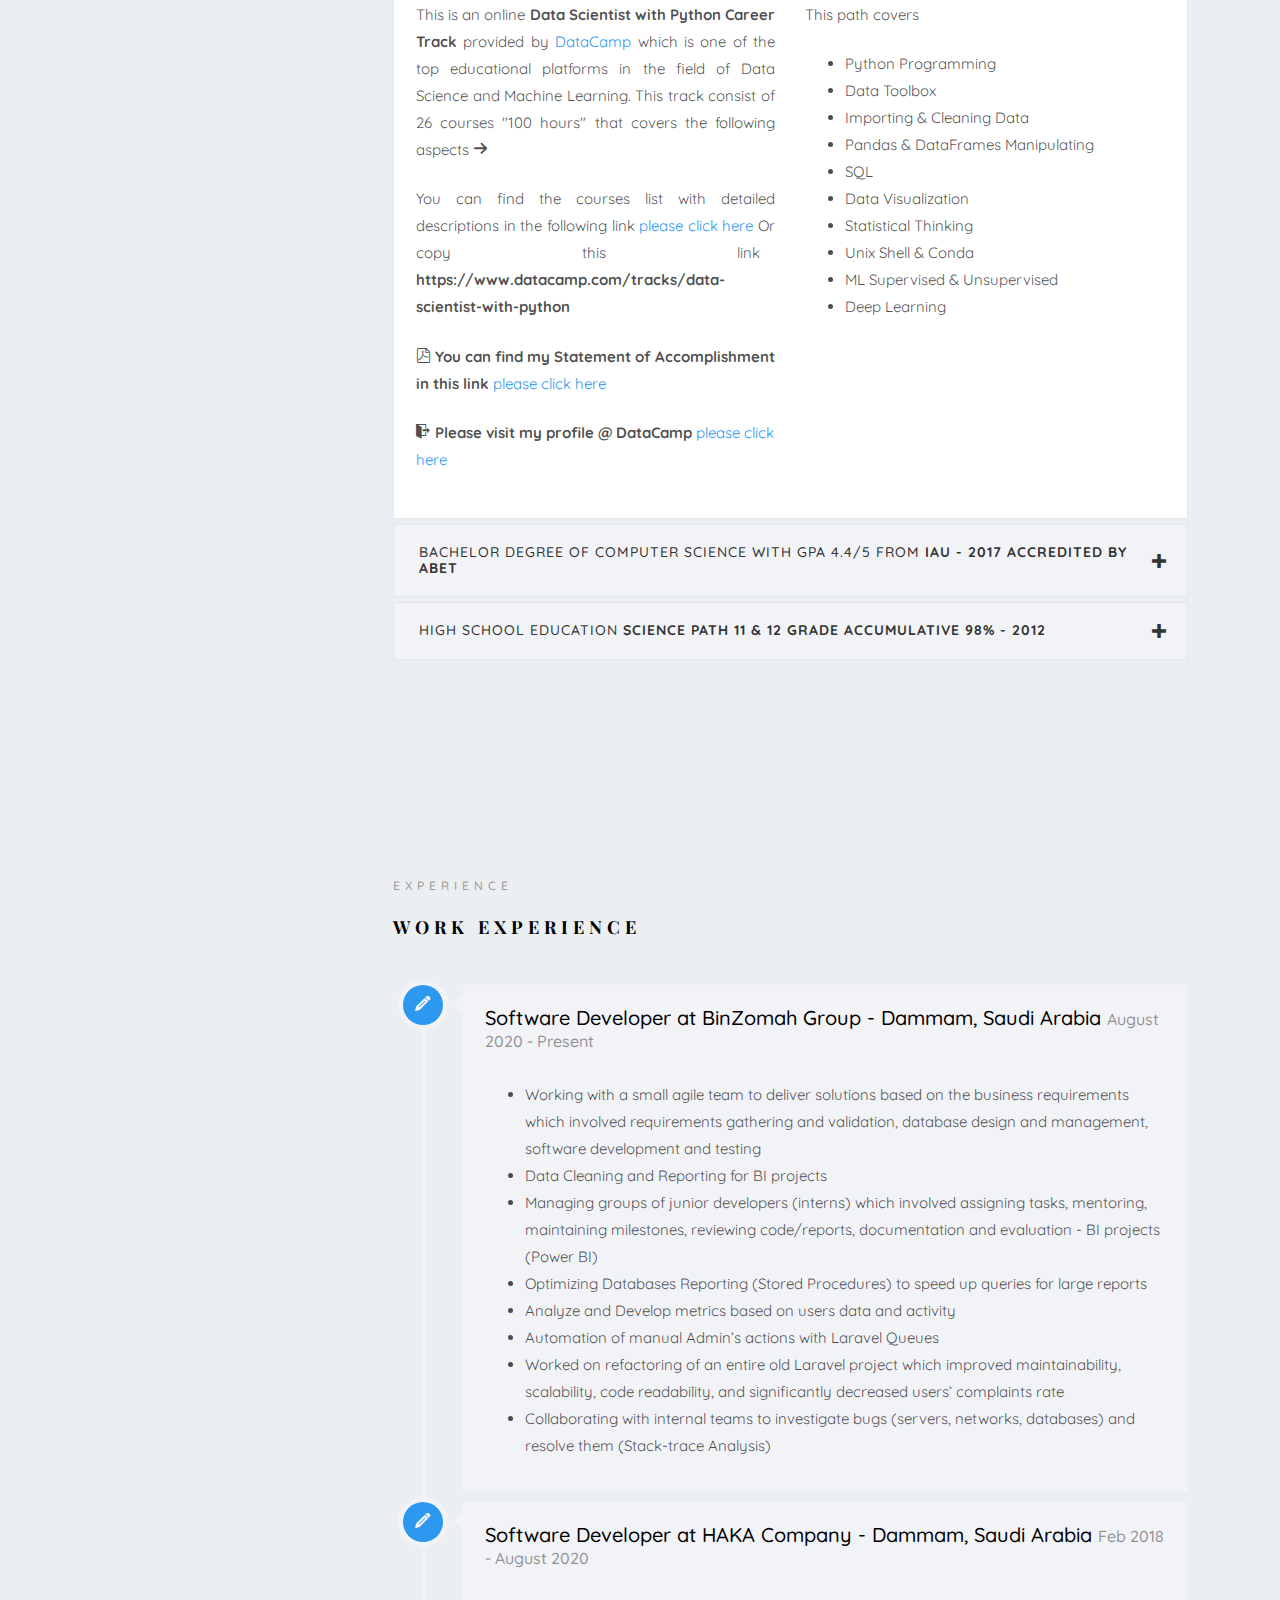
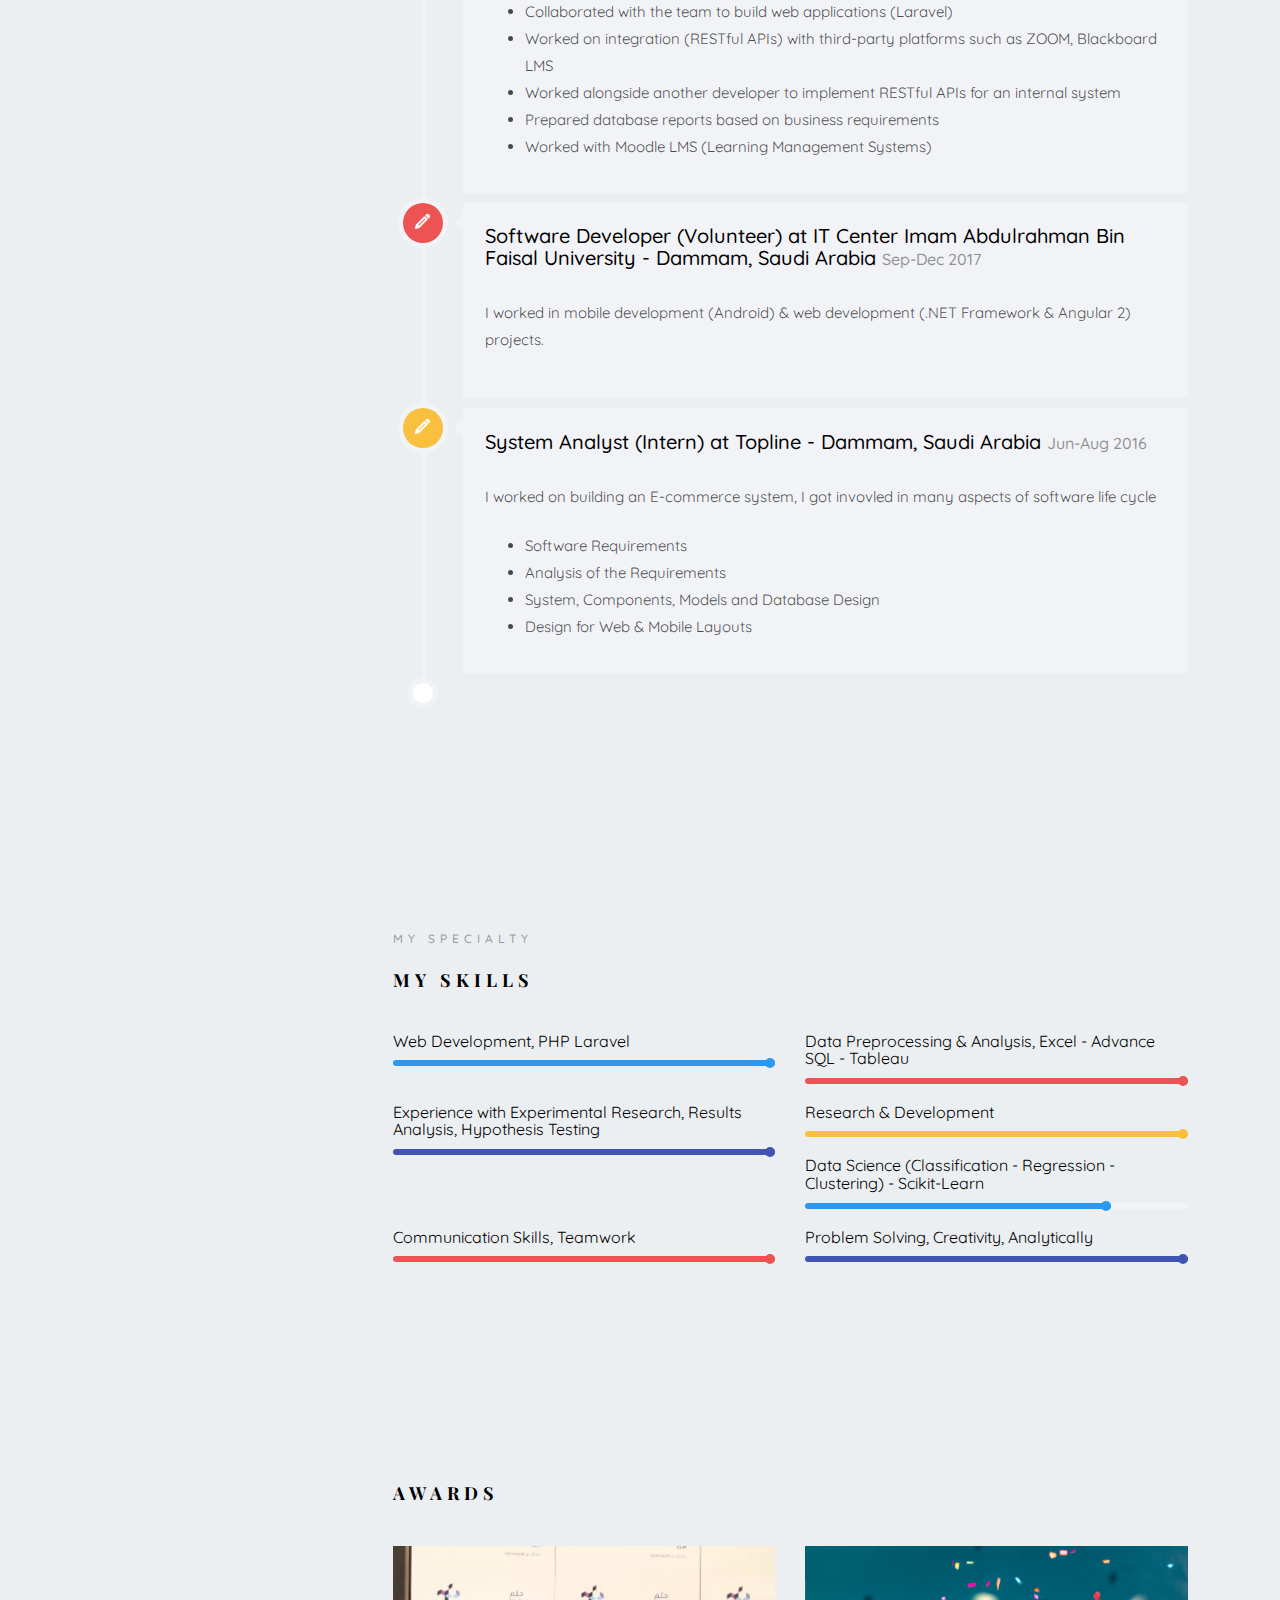
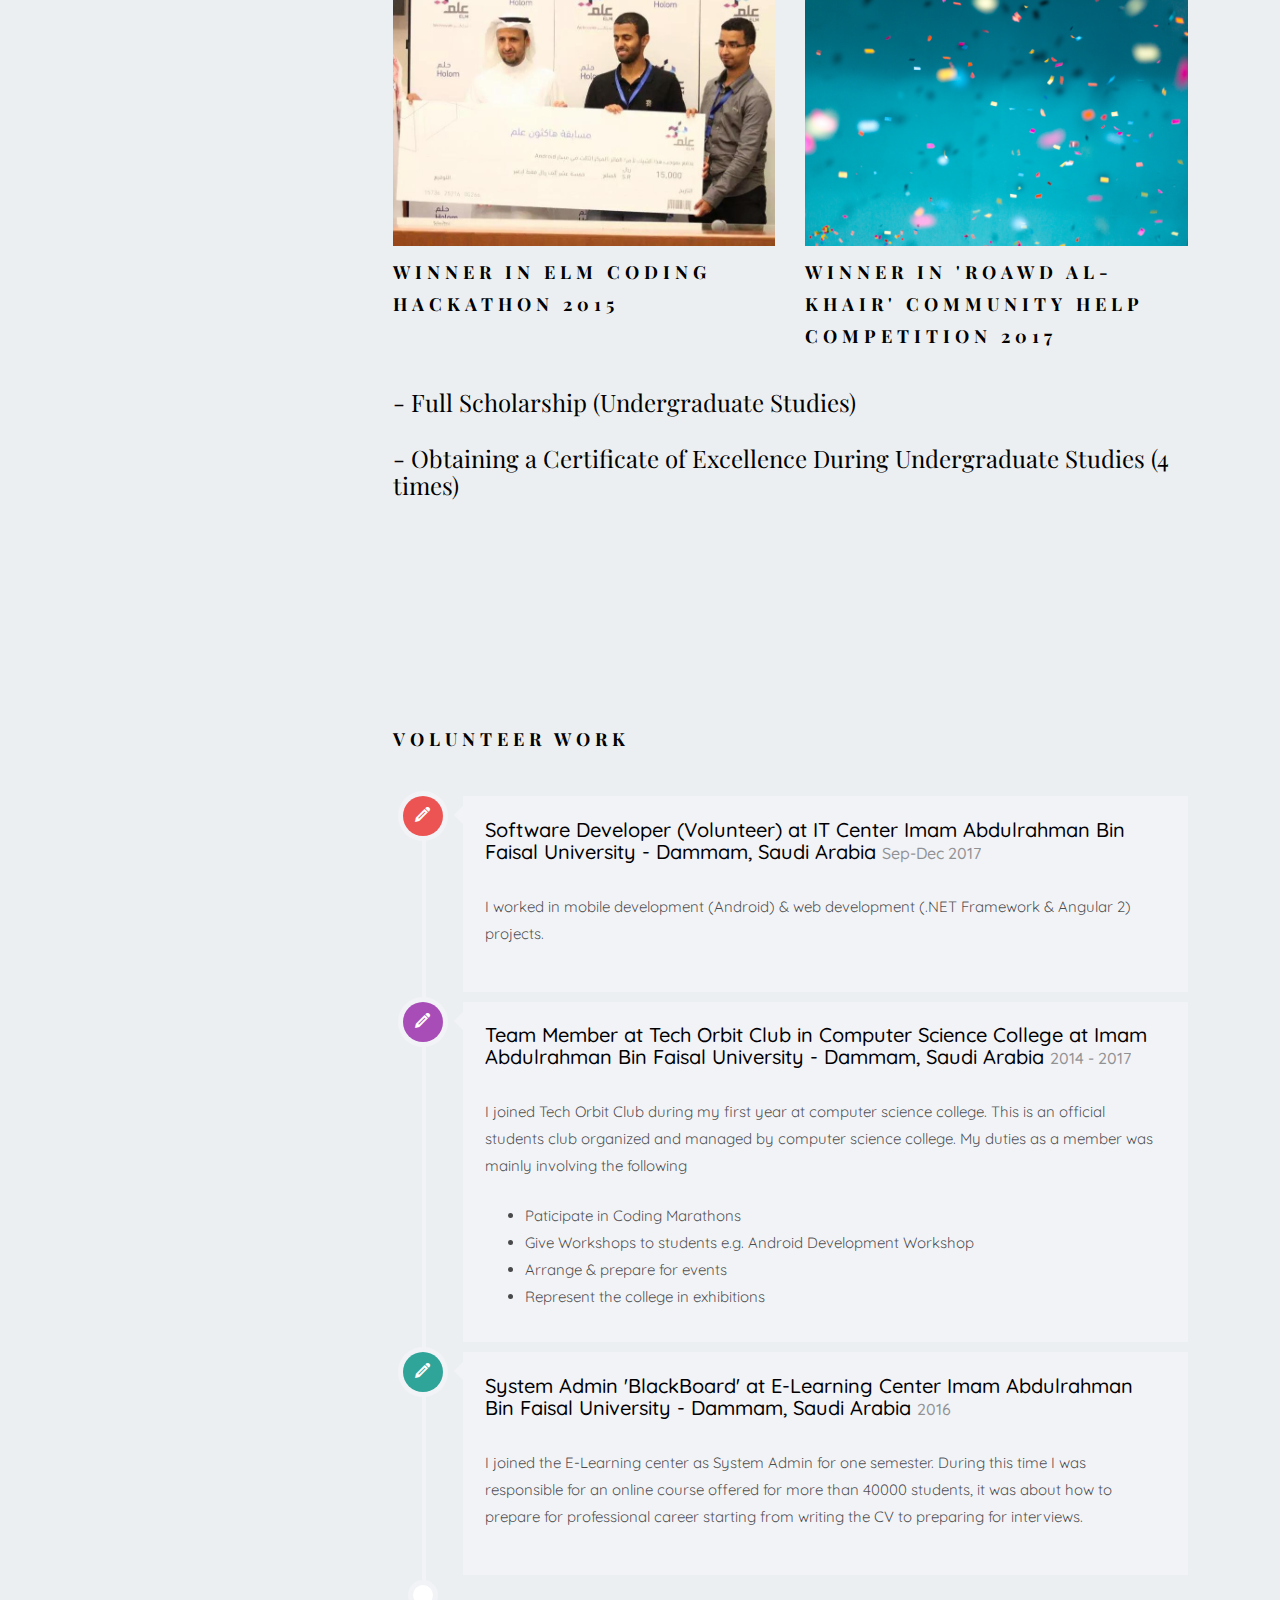
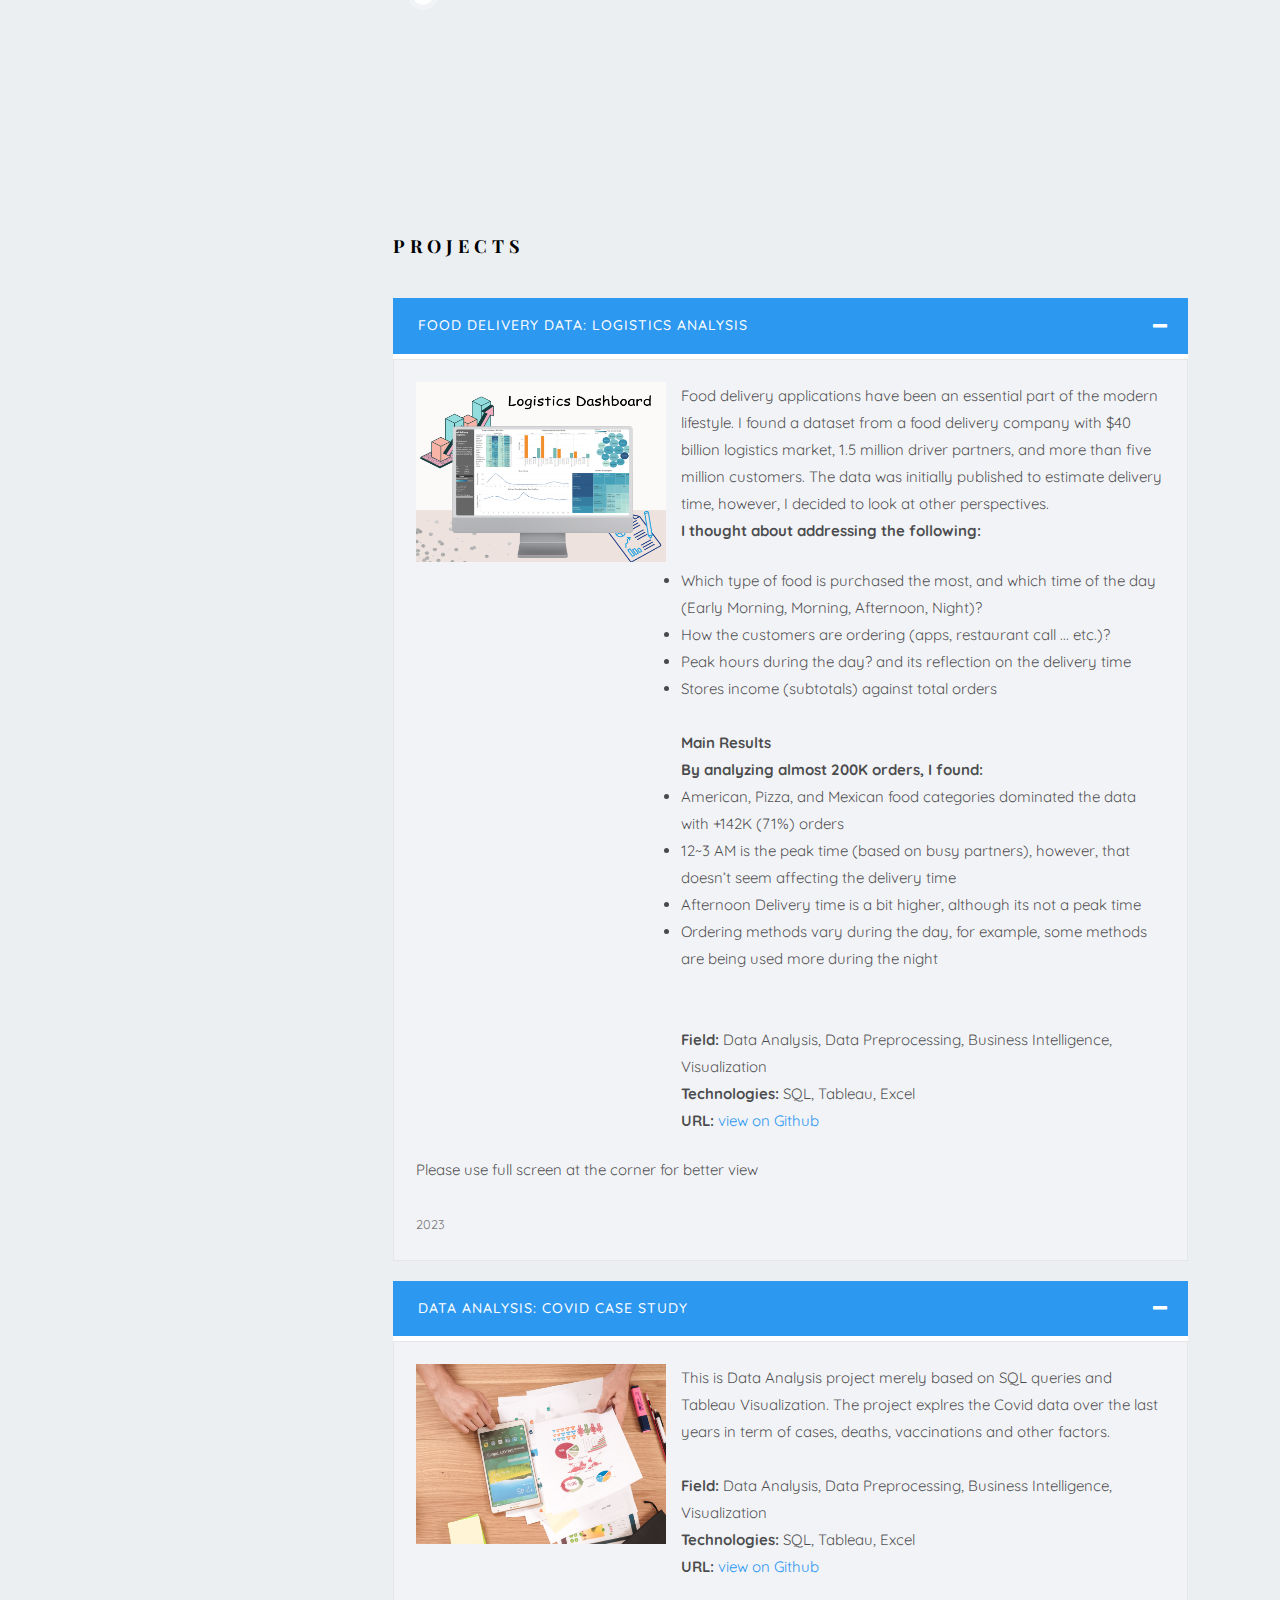
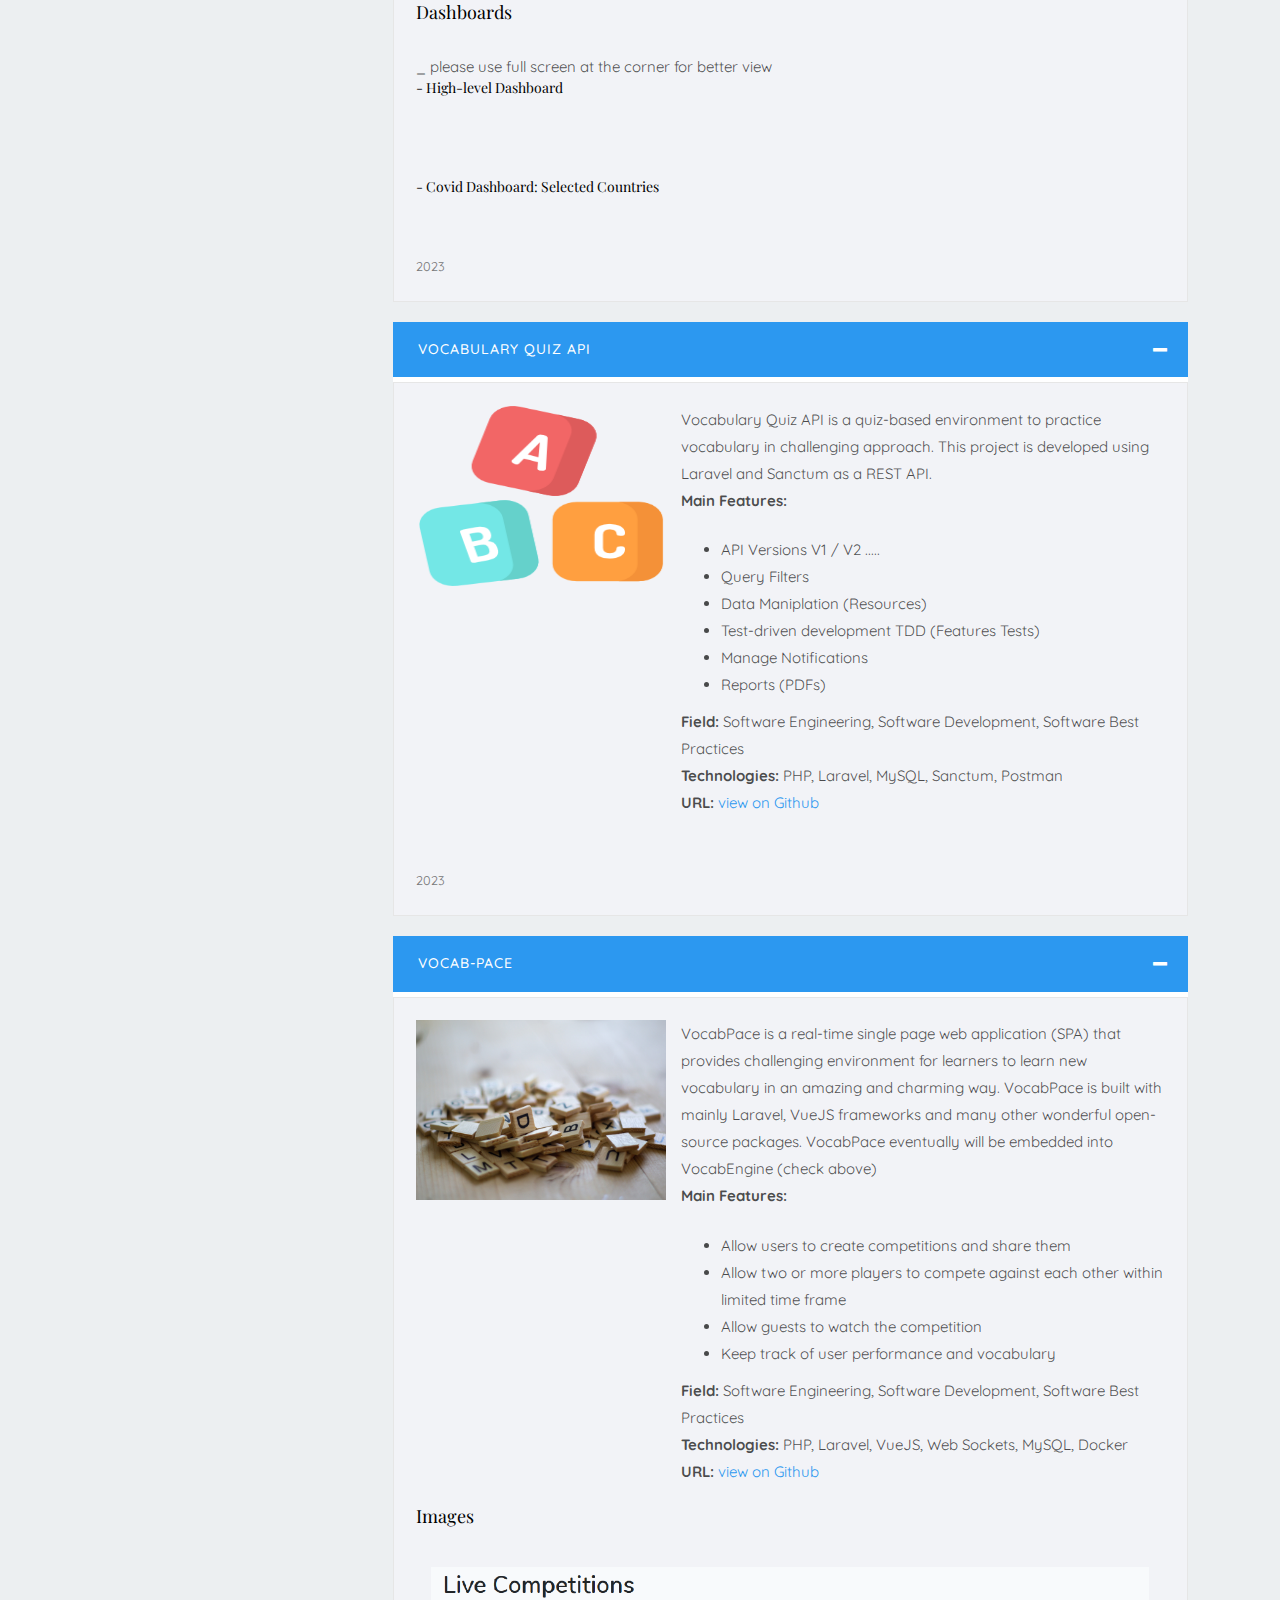
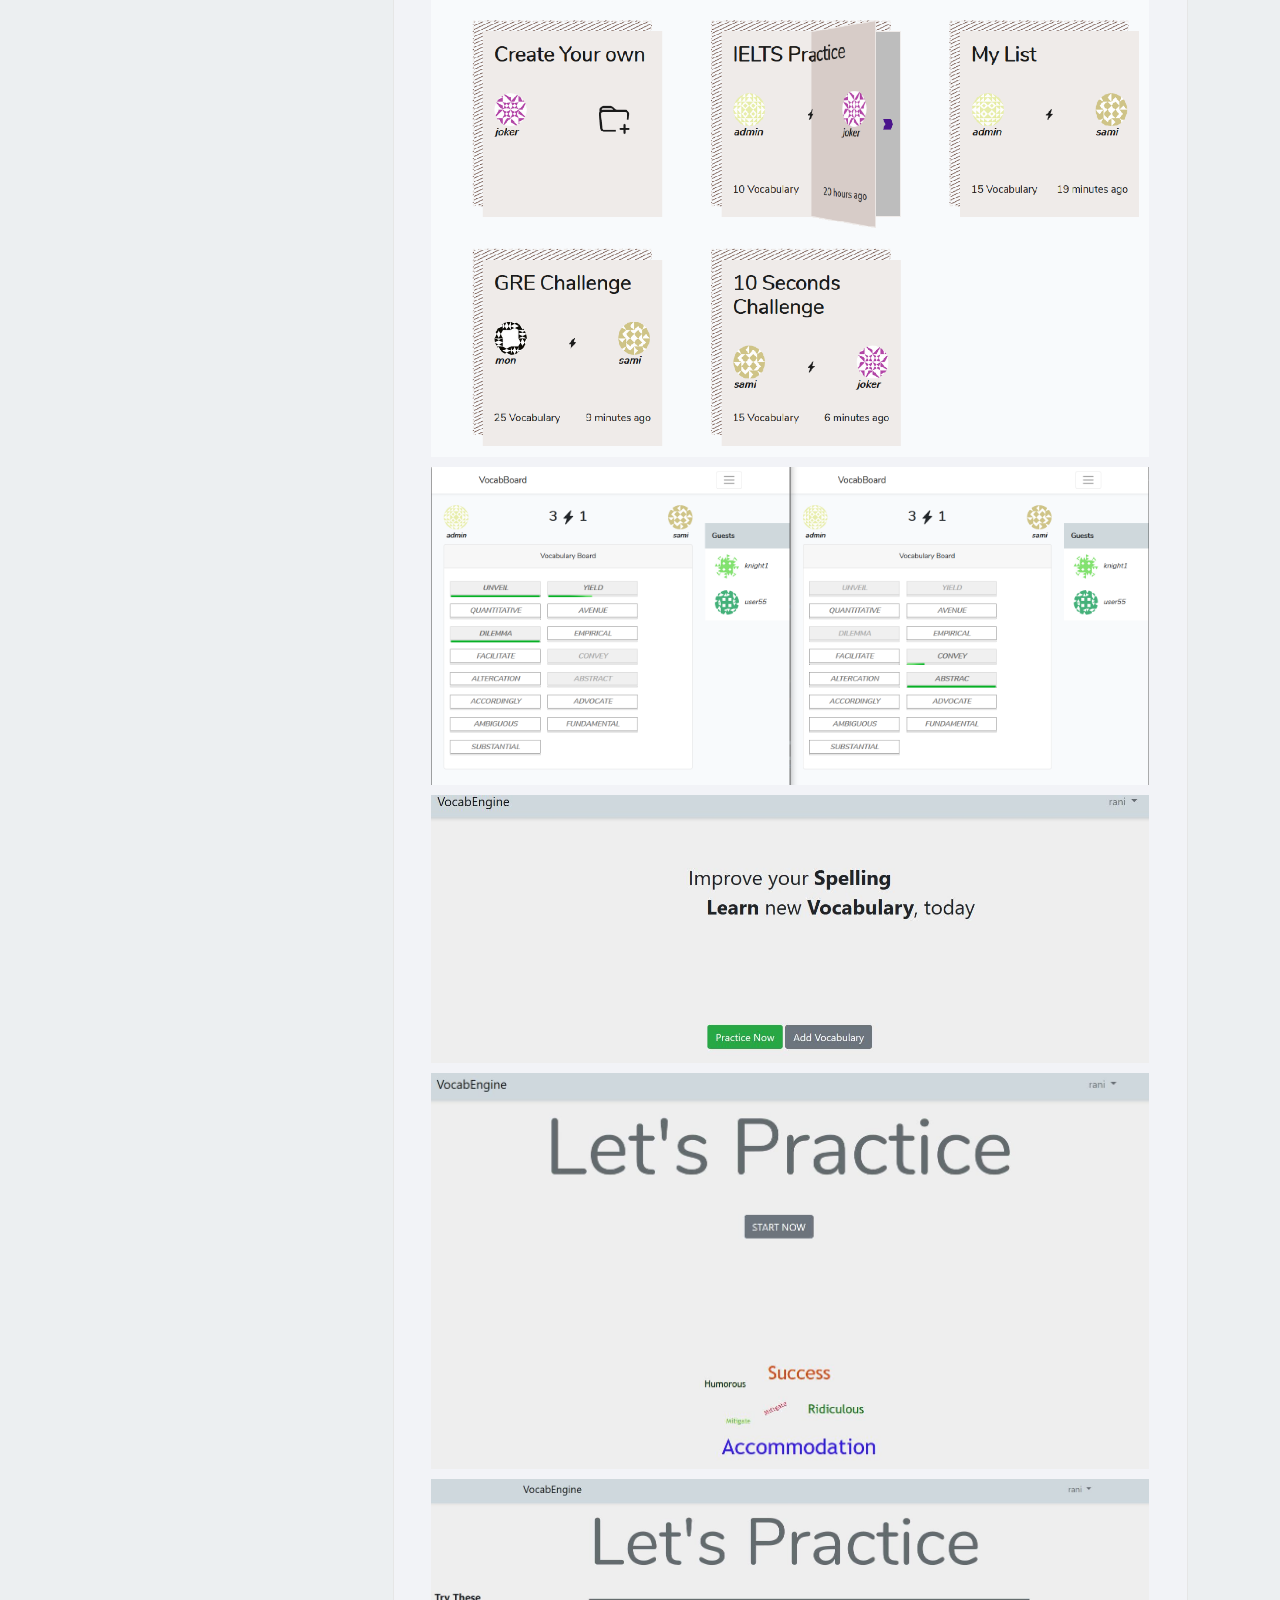
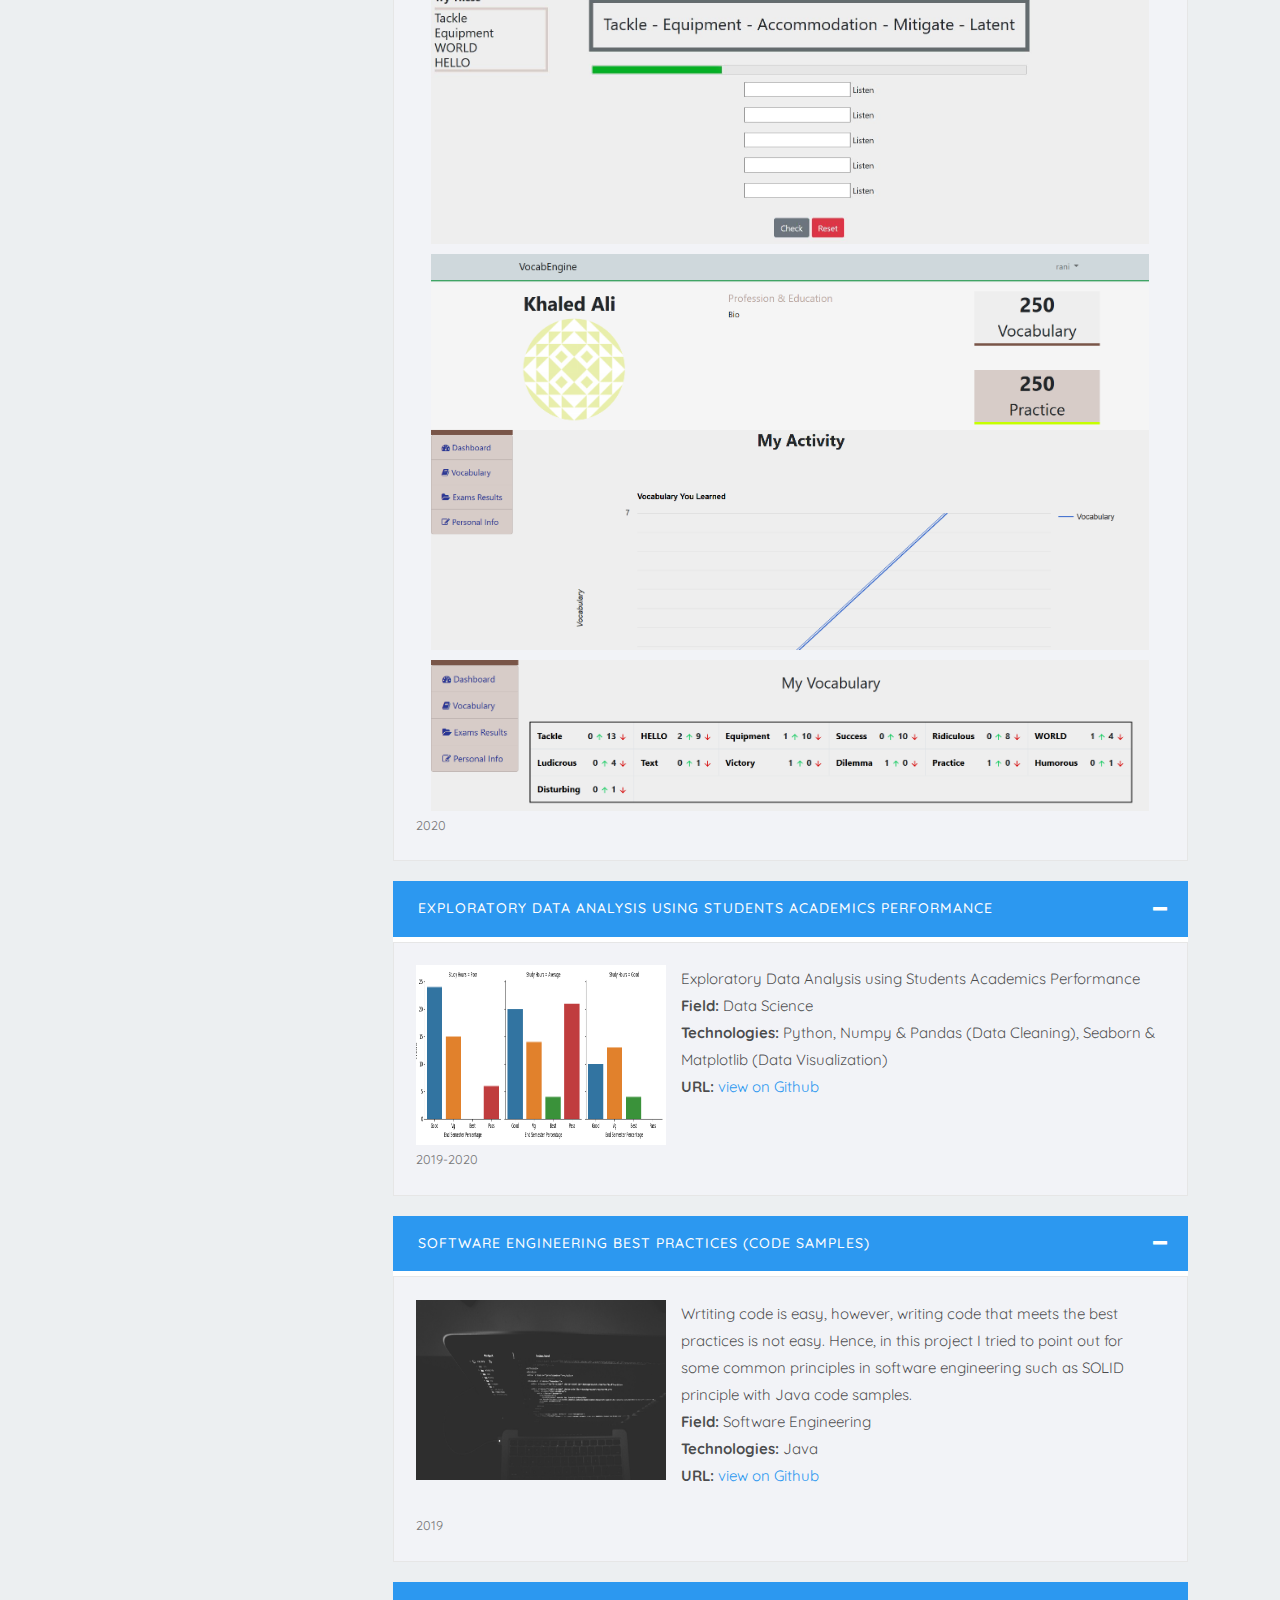
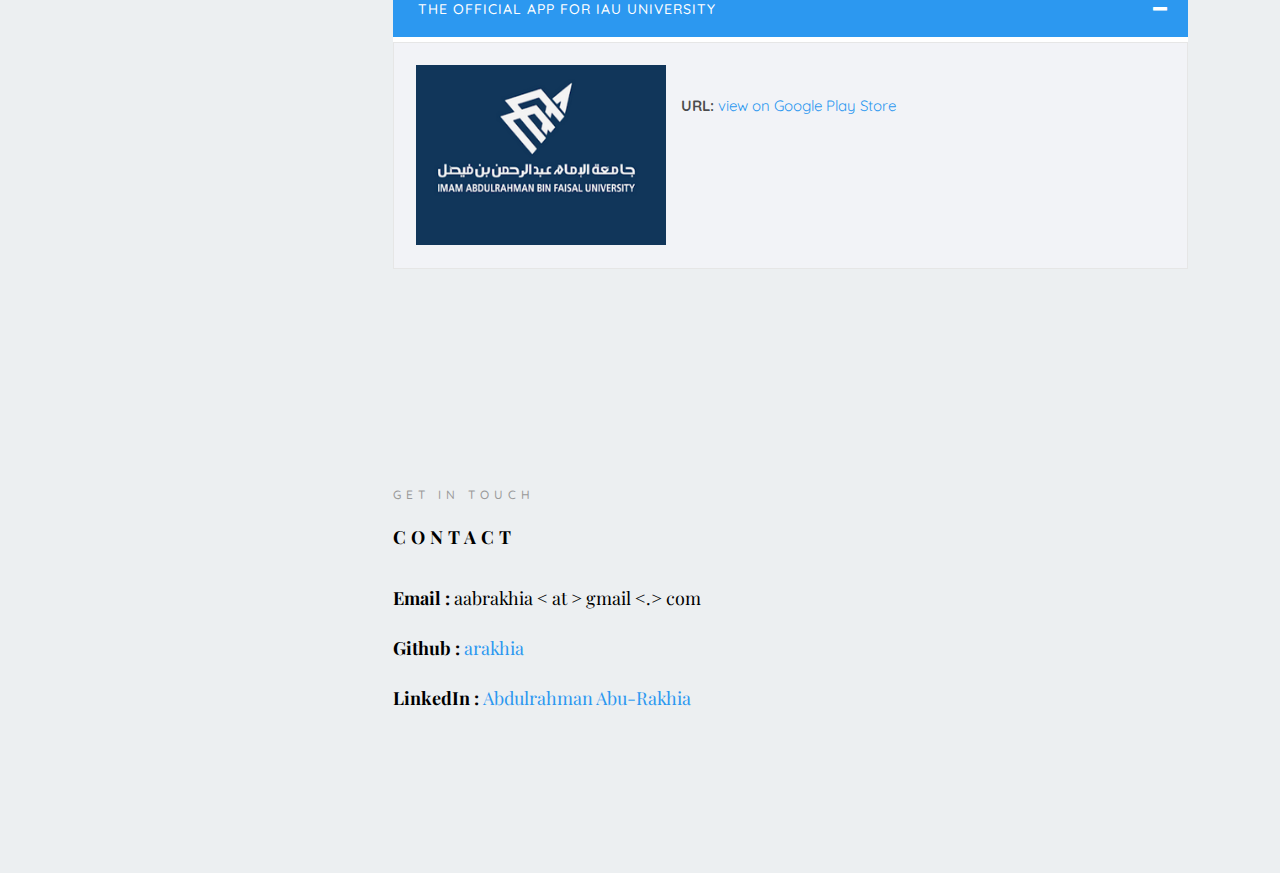
==== commit 6ec5b7d1: "update projects" ====
--- a/index.html
+++ b/index.html
@@ -128,7 +128,7 @@
 								<div class="col-md-3 " >
 									<div class="services color-1">
 										<span class="icon2"><i class="icon-embed2"></i></span>
-										<h3>Software Development</h3>
+										<h3>Software Engineering</h3>
 									</div>
 								</div>
 								<div class="col-md-3 ">
@@ -585,12 +585,12 @@
 									<div class="panel panel-default">
 										<div class="panel-heading" role="tab" id="headingOne0">
 											<h4 class="panel-title">
-												<a data-toggle="collapse" data-parent="#accordion" href="#covid_data_analysis" aria-expanded="true" aria-controls="covid_data_analysis"> 
+												<a data-toggle="collapse" data-parent="#accordion" href="#food_delivery_analysis" aria-expanded="true" aria-controls="food_delivery_analysis"> 
 													Food Delivery Data: Logistics Analysis
 												</a>
 											</h4>
 										</div>
-										<div id="covid_data_analysis" class="panel-collapse collapse in" role="tabpanel" aria-labelledby="headingOne0" style="background-color: rgb(242, 243, 247);">
+										<div id="food_delivery_analysis" class="panel-collapse collapse in" role="tabpanel" aria-labelledby="headingOne0" style="background-color: rgb(242, 243, 247);">
 											<div class="panel-body">
 											<div class="row">
 												<div class="col-md-12" >
@@ -715,7 +715,7 @@
 										<div class="panel-heading" role="tab" id="headingOne">
 											<h4 class="panel-title">
 												<a data-toggle="collapse" data-parent="#accordion" href="#rest_api_project" aria-expanded="true" aria-controls="rest_api_project"> 
-													REST API Application with Sanctum
+													Vocabulary Quiz API
 												</a>
 											</h4>
 										</div>
@@ -729,33 +729,27 @@
 																<div class="card" >
 																	<div class="horizantal-view">
 																		<div>
-																			<img src="images/rest_api_project.jpg" width="250" height="180" alt="">
+																			<img src="images/abc.png" width="250" height="180" alt="">
 																		</div>
 																		<div class="card-body" style="padding-left: 15px;">
 																			<p class="card-text"> 
-																				A web application which implements REST API  <br>
+																				Vocabulary Quiz API is a quiz-based environment to practice vocabulary in challenging approach. This project is developed using Laravel and Sanctum as a REST API.  <br>
 																				<b>Main Features: </b> 
 																				<ul> 
-																					<li> Allow Admin to generate tokens for any user </li>
-																					<li> Allow token to have permissions (Read/Update/Delete) </li>
-																					<li> Implements roles management for users based on Middleware </li>
-																					<li> Easy to extend </li>
+																					<li> API Versions V1 / V2 ..... </li>
+																					<li> Query Filters </li>
+																					<li> Data Maniplation (Resources) </li>
+																					<li> Test-driven development TDD (Features Tests) </li>
+																					<li> Manage Notifications </li>
+																					<li> Reports (PDFs) </li>
 																				</ul>
 																				<b>Field: </b> Software Engineering, Software Development, Software Best Practices <br>
 																				<b>Technologies: </b> PHP, Laravel, MySQL, Sanctum, Postman<br>
-																				<b>URL: </b> <span> <a target="_blank" rel="noopener noreferrer" href="https://github.com/arakhia/Laravel-API-Sanctum"> view on Github </a>  </span>
+																				<b>URL: </b> <span> <a target="_blank" rel="noopener noreferrer" href="https://github.com/arakhia/laravel-quiz-api"> view on Github </a>  </span>
 																			</p>
 																		</div>
 																	</div>
-																	<div>
-																		<h4>Screenshots</h4>
-																		<div class="col-md-12" style="margin-top: 10px;" align='center'>
-																			<img src="images/api_example_project_users_management.png"  width="100%" height="100%" alt="">
-																		</div>
-																		<div class="col-md-12" style="margin-top: 10px;" align='center'>
-																			<img src="images/api_example_project_users_management_generate_token.png"  width="100%" height="100%" alt="">
-																		</div>
-																	</div>
+																	
 																	<br>
 																	<div class="card-footer">
 																		<small class="text-muted">2023</small>
@@ -779,80 +773,7 @@
 										<div class="panel-heading" role="tab" id="headingOne">
 											<h4 class="panel-title">
 												<a data-toggle="collapse" data-parent="#accordion" href="#project00" aria-expanded="true" aria-controls="project00"> 
-													Vocab-Engine, Web-based Spelling Practice Platform
-												</a>
-											</h4>
-										</div>
-										<div id="project00" class="panel-collapse collapse in" role="tabpanel" aria-labelledby="headingOne" style="background-color: rgb(242, 243, 247);">
-												<div class="panel-body">
-												<div class="row">
-													<div class="col-md-12" >
-														<div class="container-fluid">
-															<div class="row">
-																<div class="col-12 mt-3" >
-																	<div class="card" >
-																		<div class="horizantal-view">
-																			<div>
-																				<img src="images/vocabeng.jpg" width="250" height="180" alt="">
-																			</div>
-																			<div class="card-body" style="padding-left: 15px;">
-																				<p class="card-text"> 
-																					VocabEngine is a Web-based Spelling Practice Platform, mainly used to let users practice spelling and learn new vocabulary (in term of small quizzes). Very useful when learning new languages. <br>
-																					<b>Main Features: </b> 
-																					<ul> 
-																						<li> Practice Quizzes </li>
-																						<li> Import Vocabulary Plain Text/Files </li>
-																						<li> Periodic Email Vocabulary Notification</li>
-																						<li> Sharing Knowledge, For example: users with IELTS score 6 can easily know what users with score 7 mostly practice with</li>
-																					</ul>
-																					<b>Field: </b> Software Engineering, Software Development, Software Best Practices <br>
-																					<b>Technologies: </b> PHP, Laravel, MySQL, Docker, Software Best Practices & Design Patterns (MVC, Service, Repository, Singleton and other patterns) <br>
-																					<b>URL: </b> <span> Currently under testing, will publish it soon </span>
-																				</p>
-																			</div>
-																		</div>
-																		<div>
-																			<h4>Images</h4>
-																			<div class="col-md-12" style="margin-top: 10px;" align='center'>
-																				<img src="images/vocabeng01.JPG"  width="100%" height="100%" alt="">
-																			</div>
-																			<div class="col-md-12" style="margin-top: 10px;" align='center'>
-																				<img src="images/vocabeng02.JPG"  width="100%" height="100%" alt="">
-																			</div>
-																			<div class="col-md-12" style="margin-top: 10px;" align='center'>
-																				<img src="images/vocabeng03.JPG"  width="100%" height="100%" alt="">
-																			</div>
-																			<div class="col-md-12" style="margin-top: 10px;" align='center'>
-																				<img src="images/vocabeng04.PNG"  width="100%" height="100%" alt="">
-																			</div>
-																			<div class="col-md-12" style="margin-top: 10px;" align='center'>
-																				<img src="images/vocabeng05.PNG"  width="100%" height="100%" alt="">
-																			</div>
-																		</div>
-																		<br>
-																		<div class="card-footer">
-																			<small class="text-muted">2019-2020</small>
-																		</div>
-																	</div>
-																</div>
-															</div>
-														</div>
-													</div>
-													</div>
-												</div>
-										</div>
-									</div>
-								</div>
-							</div>
-							<!-- End Project -->
-							<!-- Start Project -->
-							<div class="fancy-collapse-panel">
-								<div class="panel-group" id="accordion" role="tablist" aria-multiselectable="true">
-									<div class="panel panel-default">
-										<div class="panel-heading" role="tab" id="headingOne">
-											<h4 class="panel-title">
-												<a data-toggle="collapse" data-parent="#accordion" href="#project00" aria-expanded="true" aria-controls="project00"> 
-													Vocab-Pace (Initial Release)
+													Vocab-Pace
 												</a>
 											</h4>
 										</div>
@@ -893,7 +814,24 @@
 																				<img src="images/vocabboard02.PNG"  width="100%" height="100%" alt="">
 																			</div>
 																		</div>
-																		<br>
+																		<hr><hr>
+																		<div>
+																			<div class="col-md-12" style="margin-top: 10px;" align='center'>
+																				<img src="images/vocabeng01.JPG"  width="100%" height="100%" alt="">
+																			</div>
+																			<div class="col-md-12" style="margin-top: 10px;" align='center'>
+																				<img src="images/vocabeng02.JPG"  width="100%" height="100%" alt="">
+																			</div>
+																			<div class="col-md-12" style="margin-top: 10px;" align='center'>
+																				<img src="images/vocabeng03.JPG"  width="100%" height="100%" alt="">
+																			</div>
+																			<div class="col-md-12" style="margin-top: 10px;" align='center'>
+																				<img src="images/vocabeng04.PNG"  width="100%" height="100%" alt="">
+																			</div>
+																			<div class="col-md-12" style="margin-top: 10px;" align='center'>
+																				<img src="images/vocabeng05.PNG"  width="100%" height="100%" alt="">
+																			</div>
+																		</div>
 																		<div class="card-footer">
 																			<small class="text-muted">2020</small>
 																		</div>
